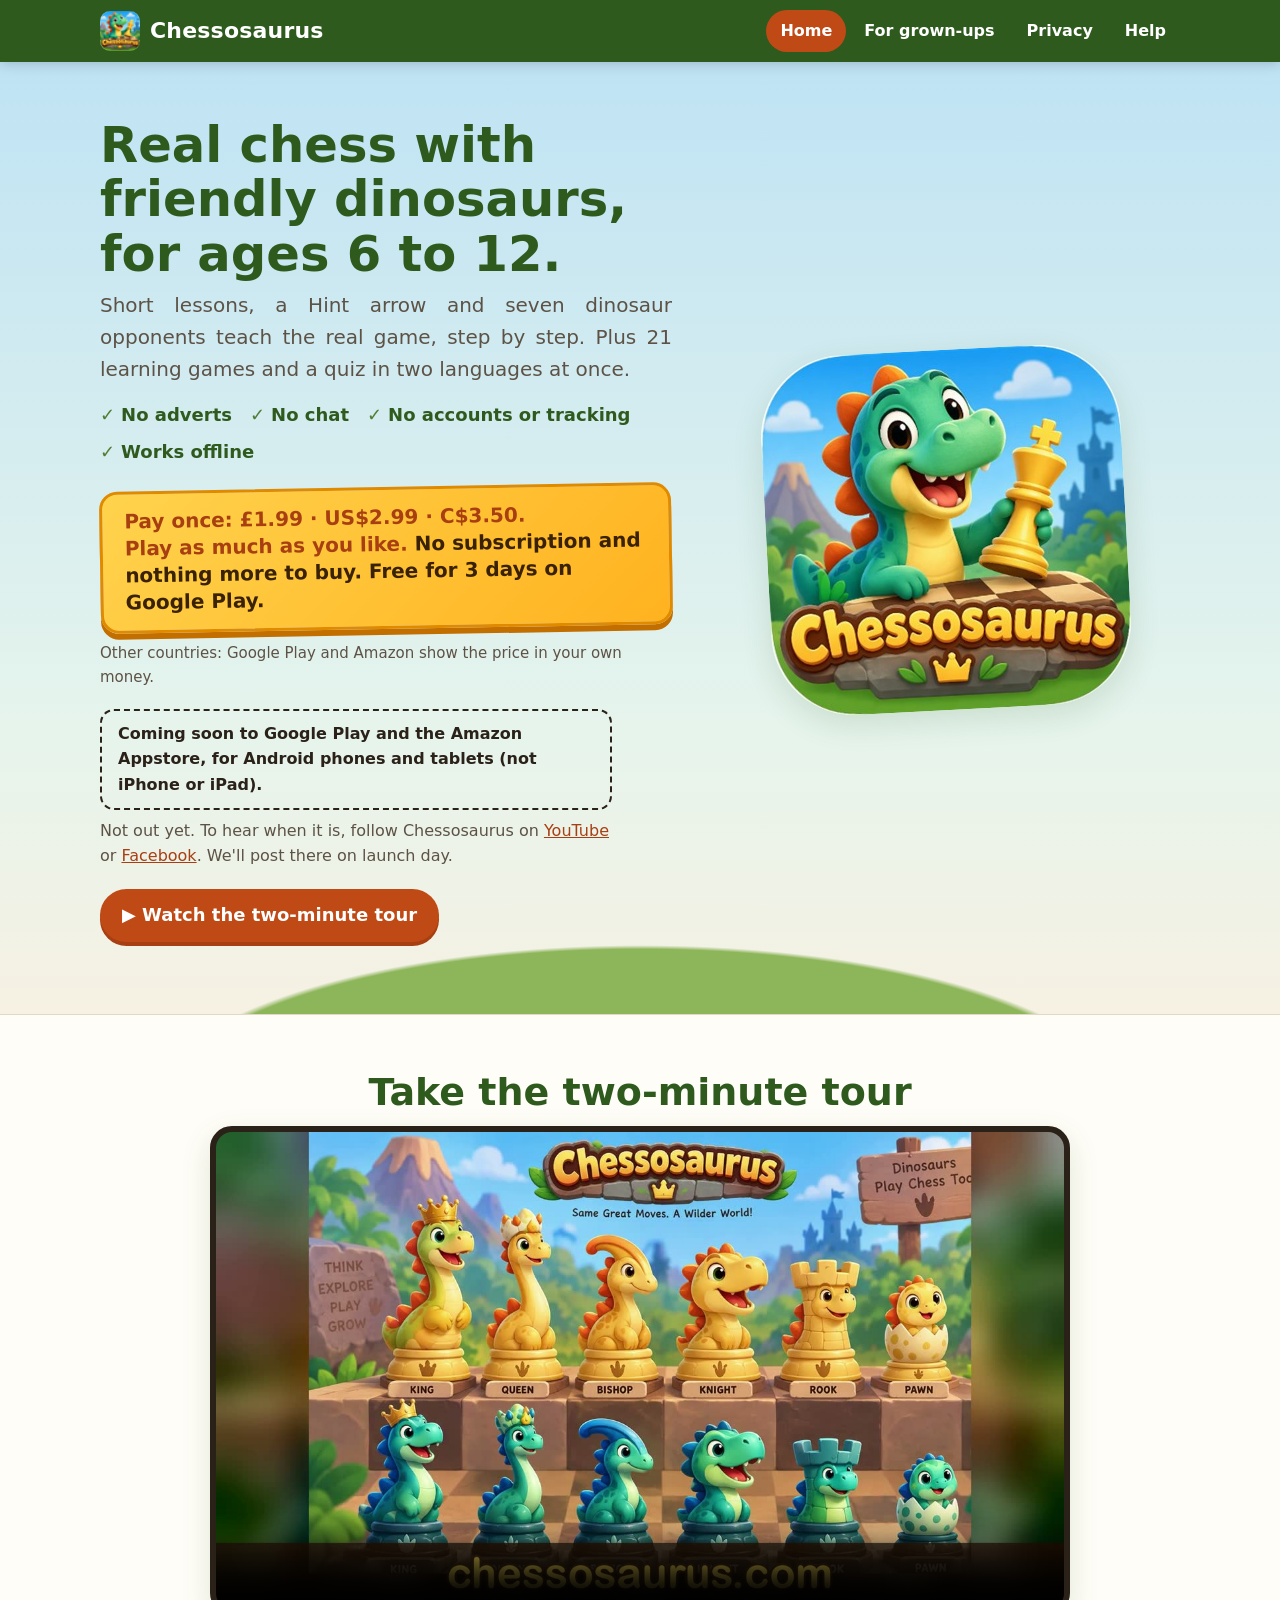
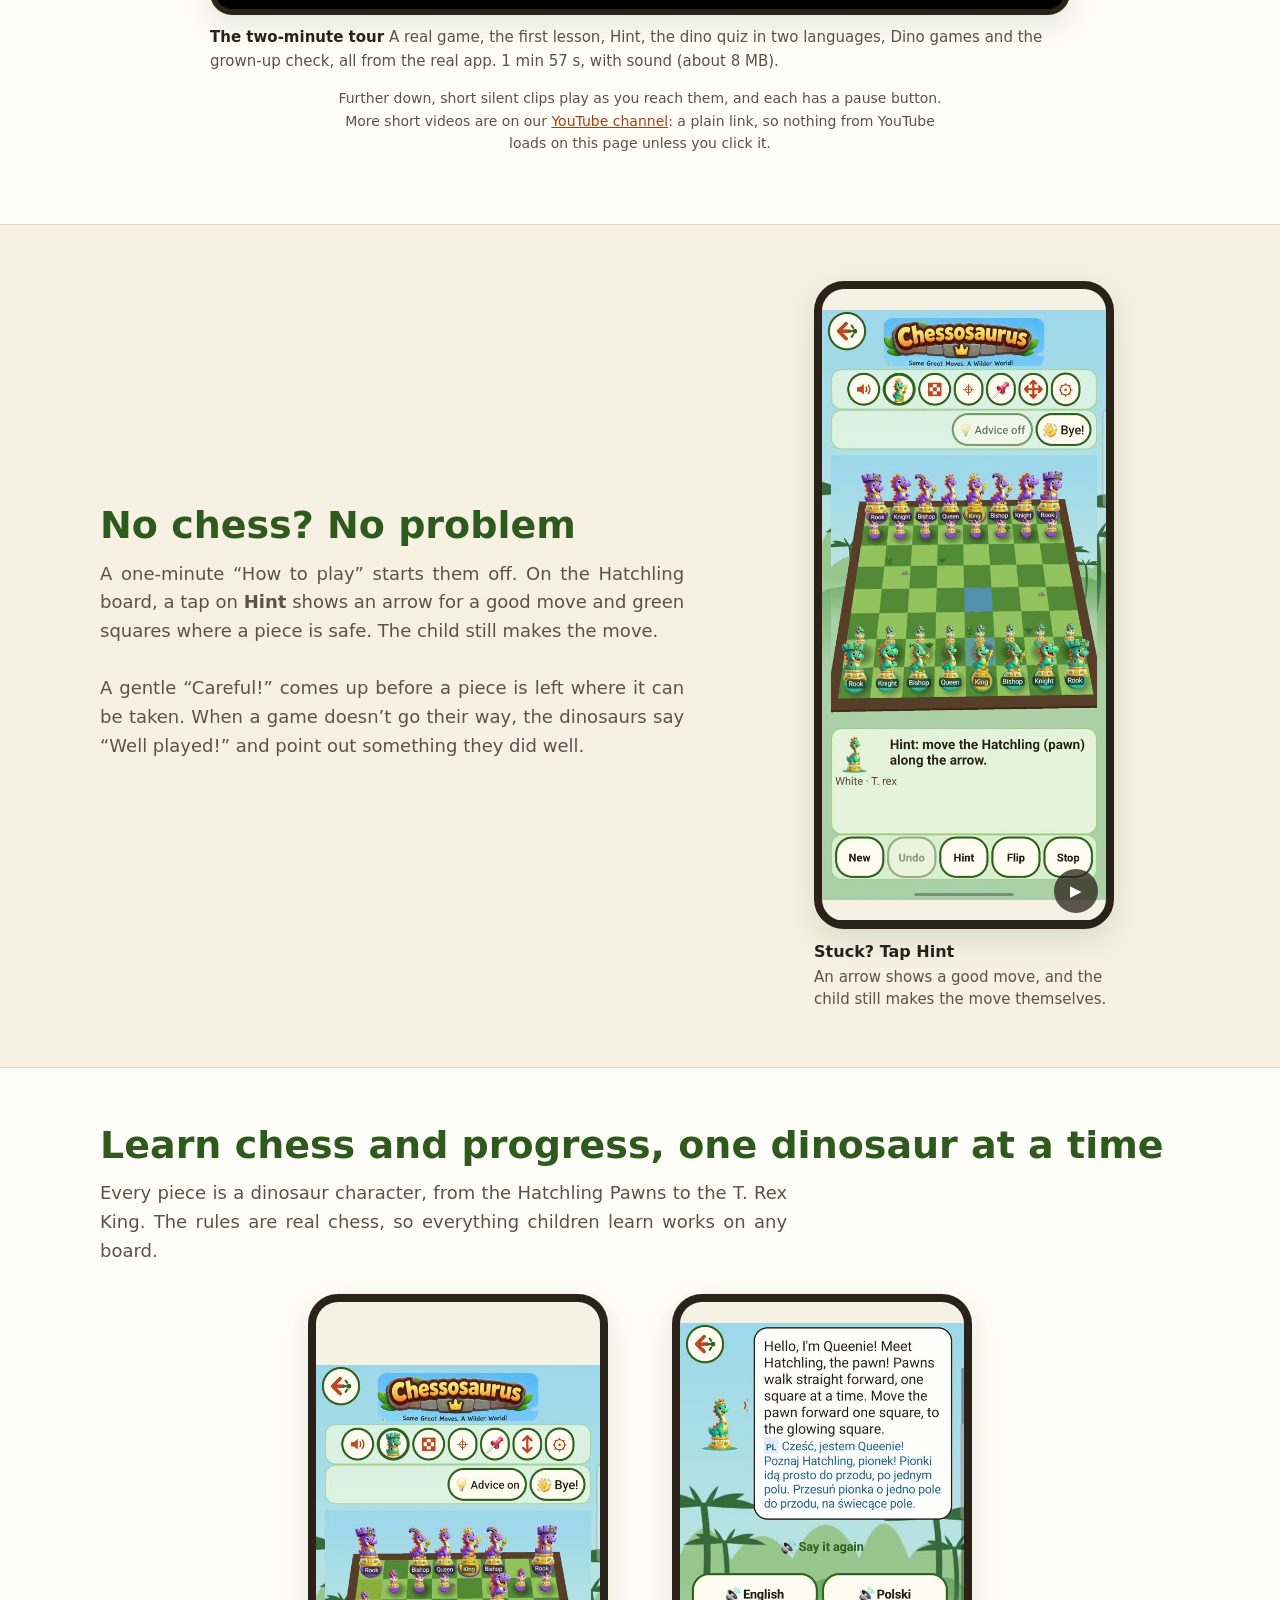
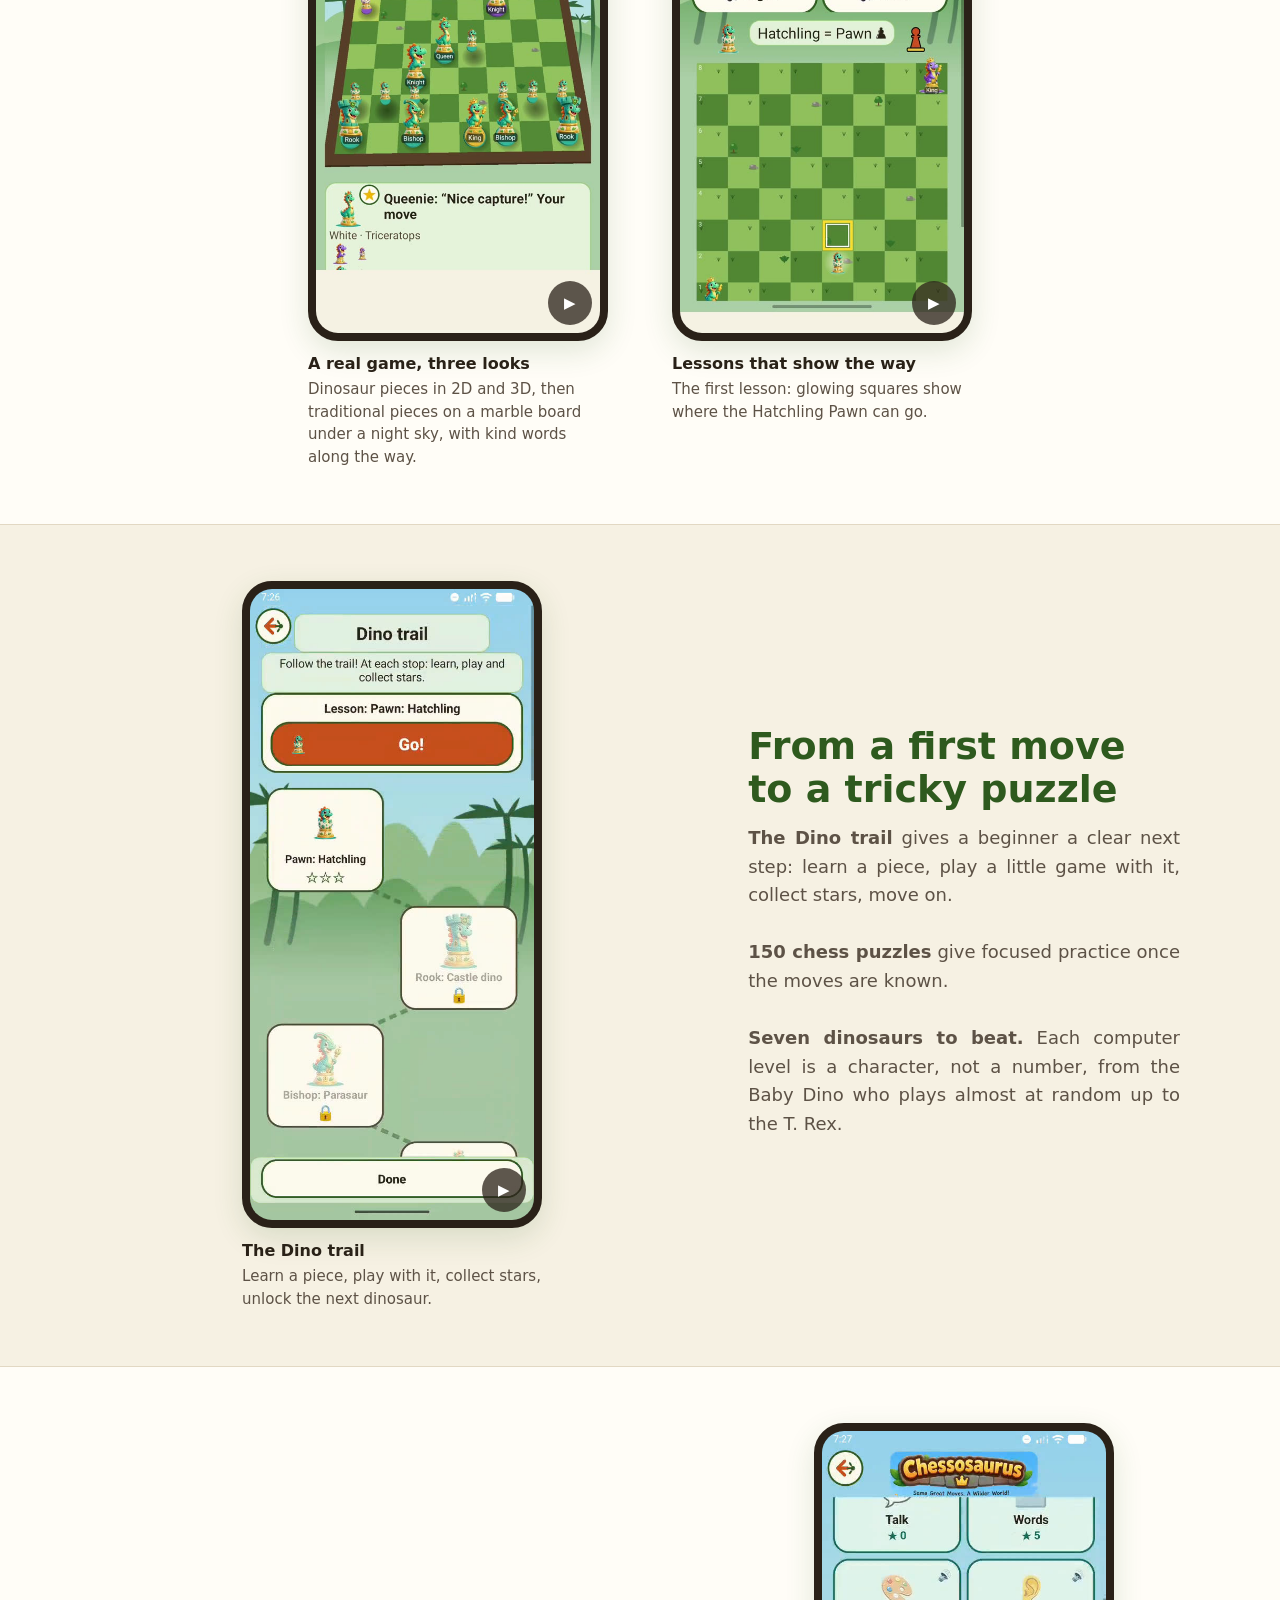
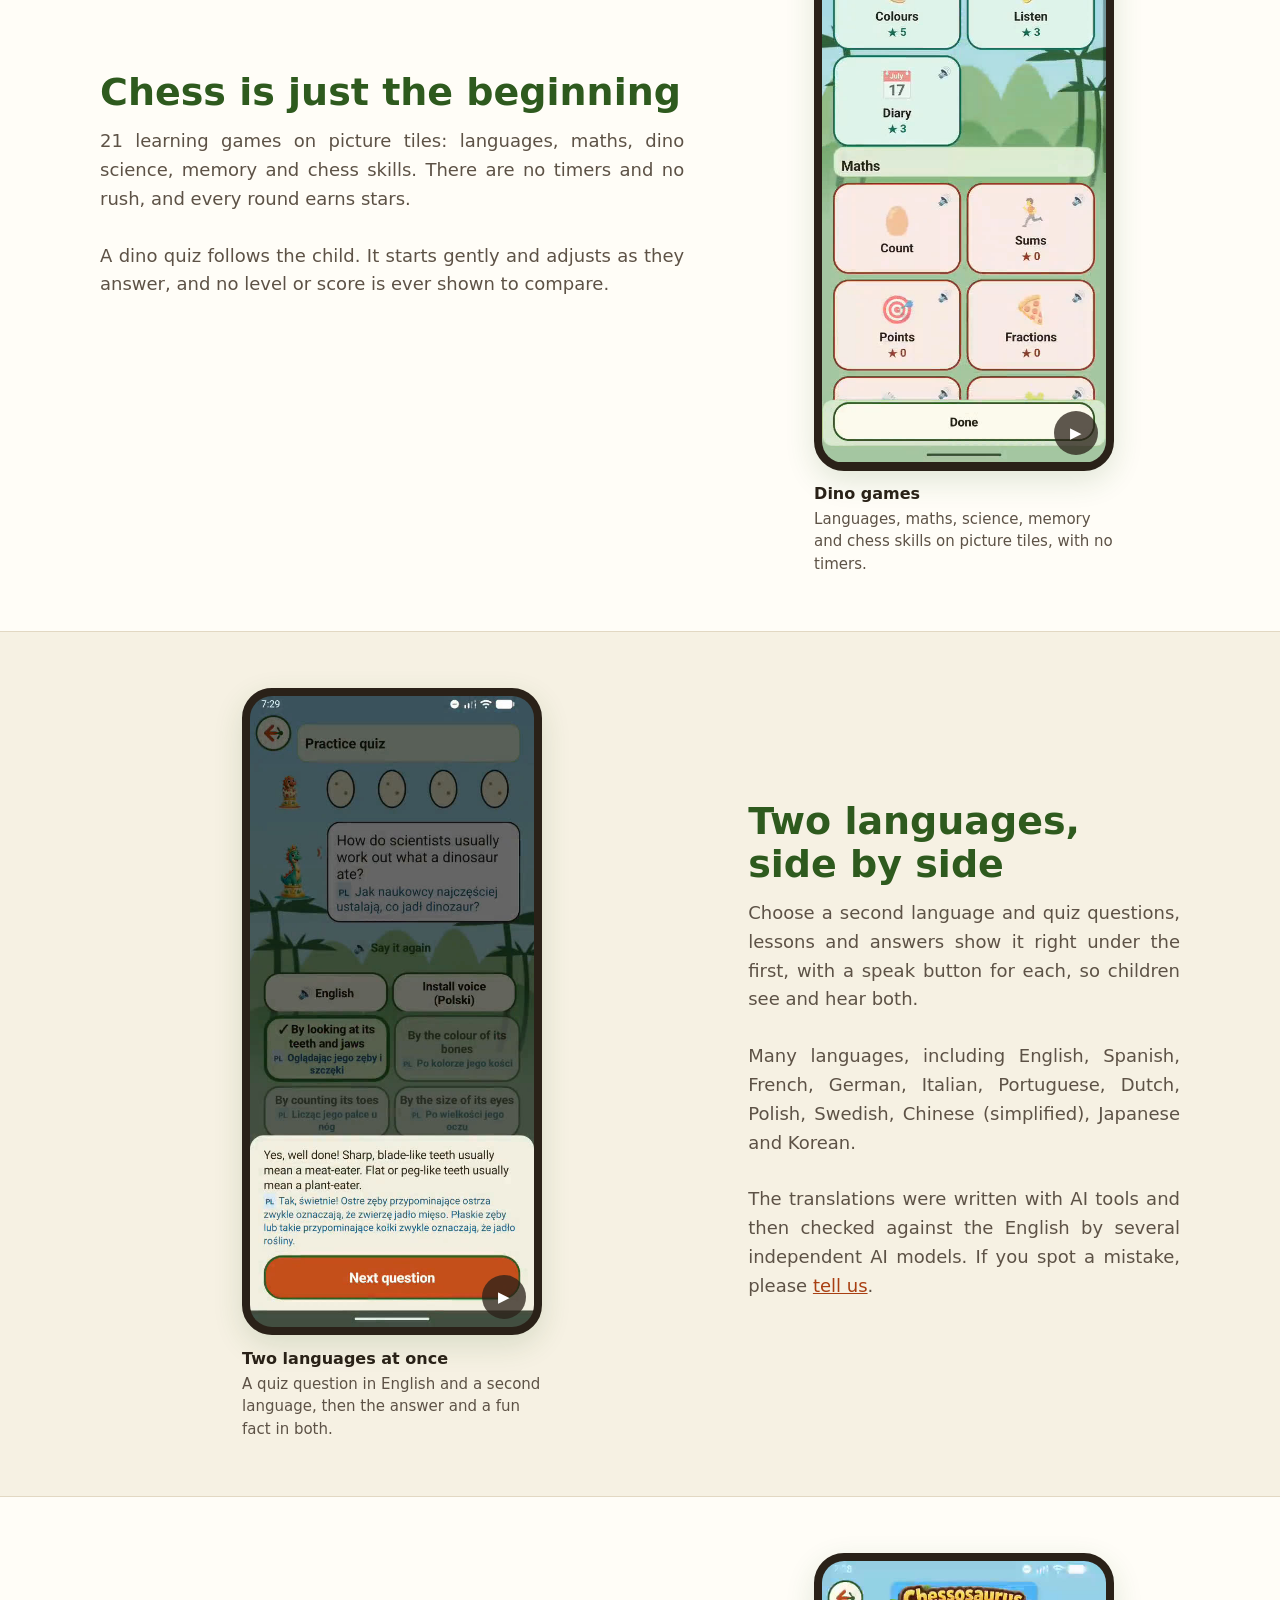
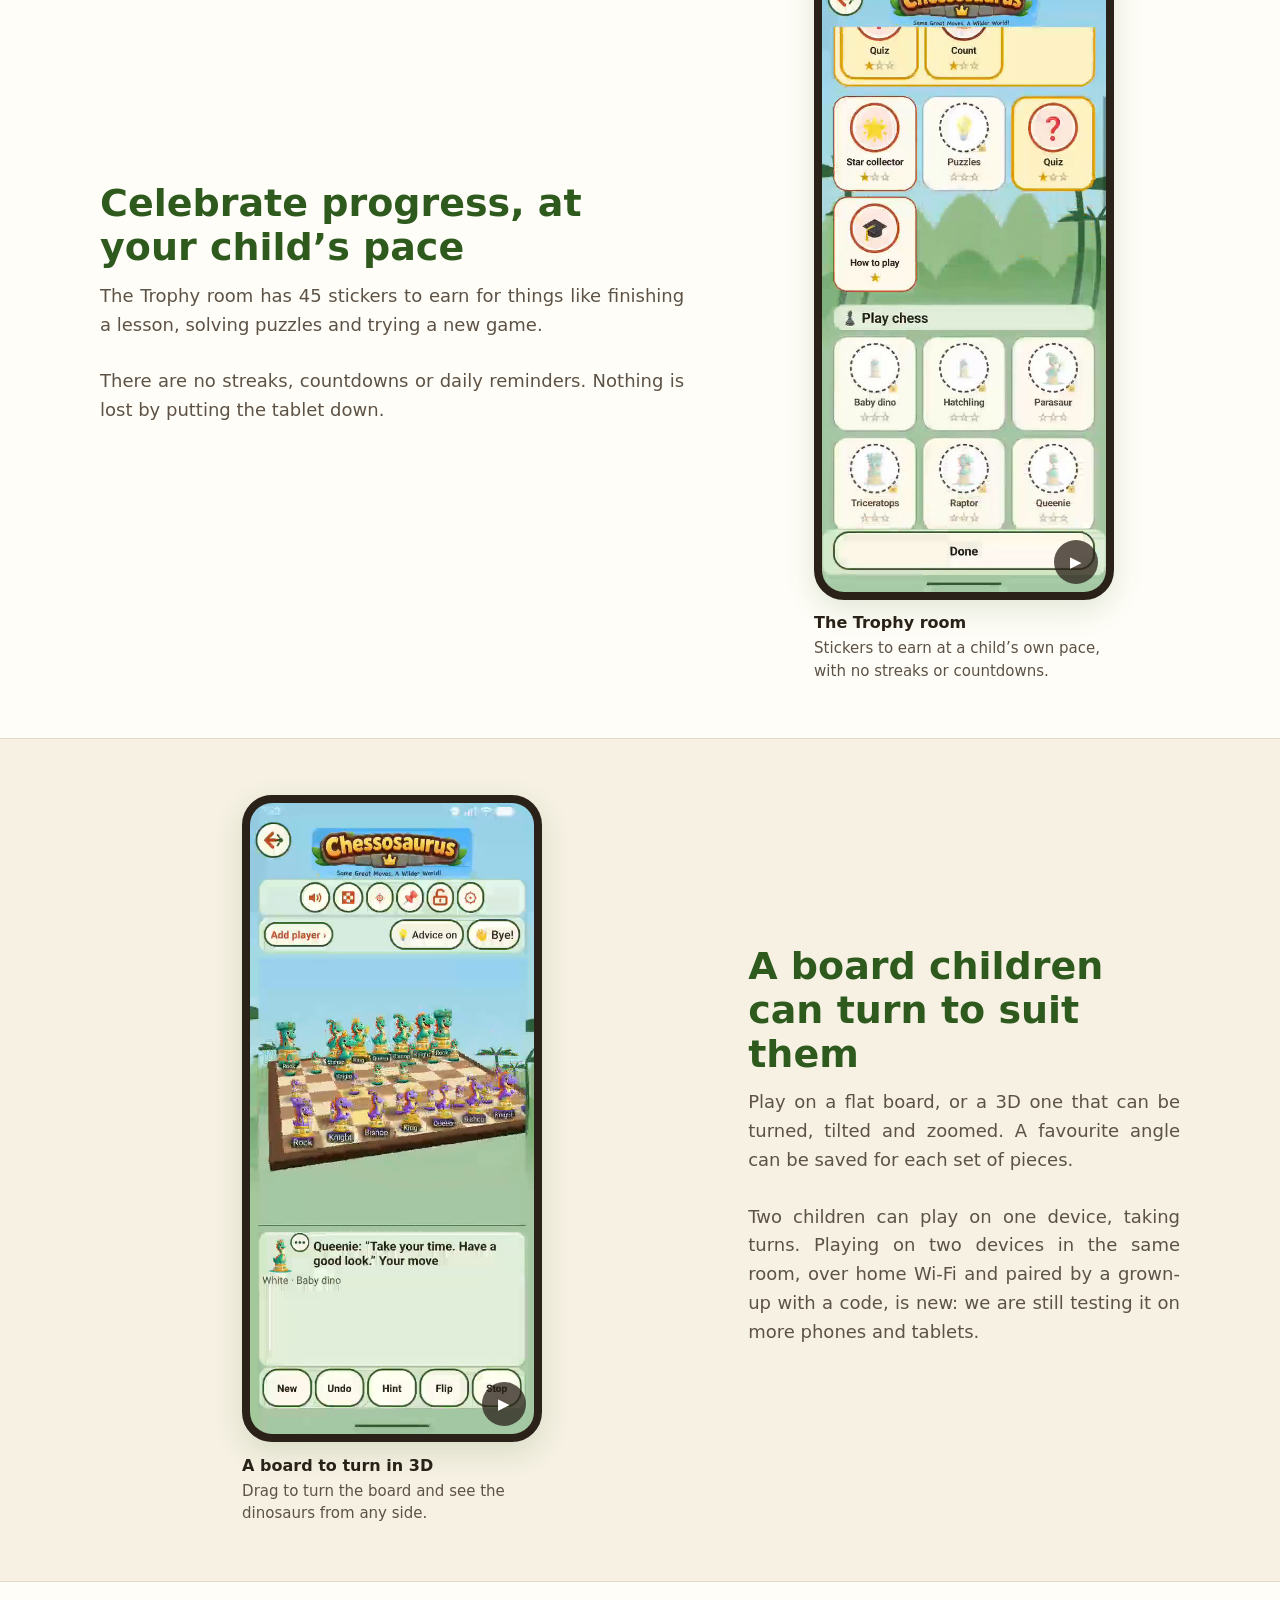
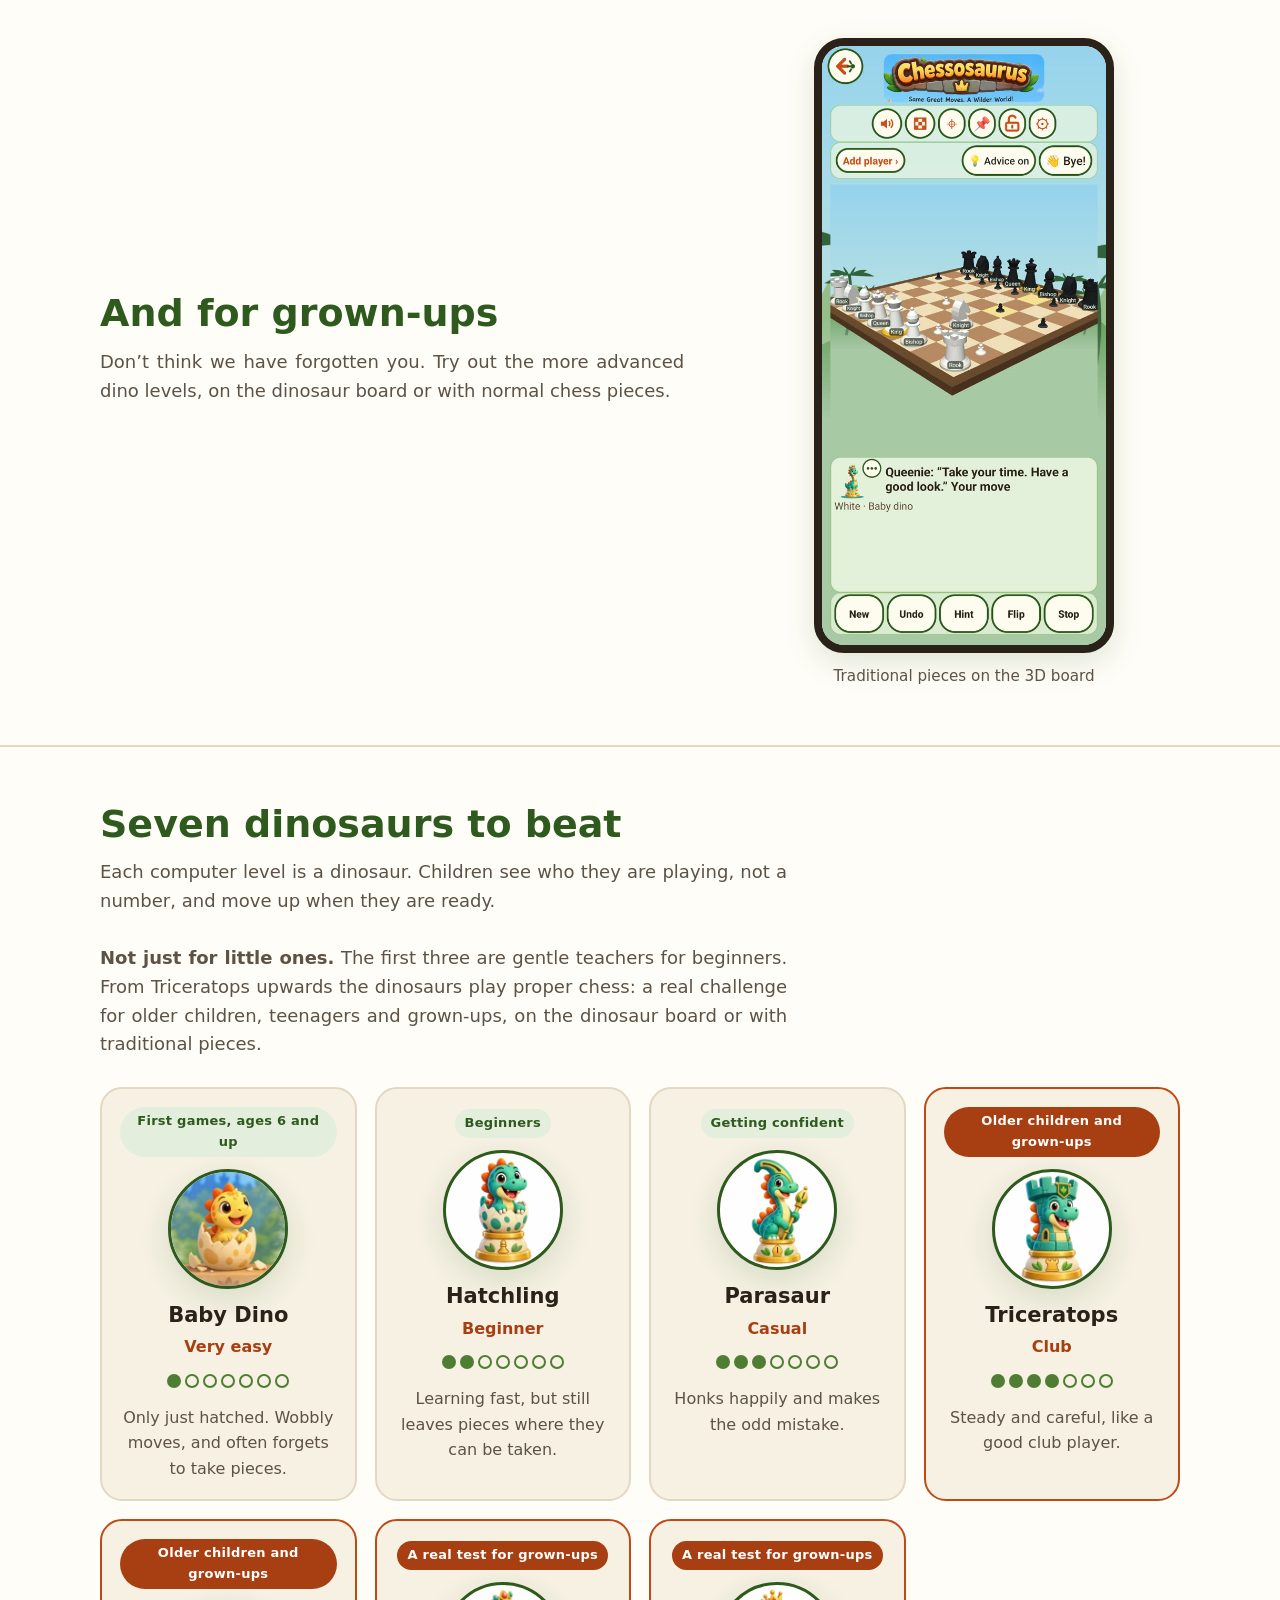
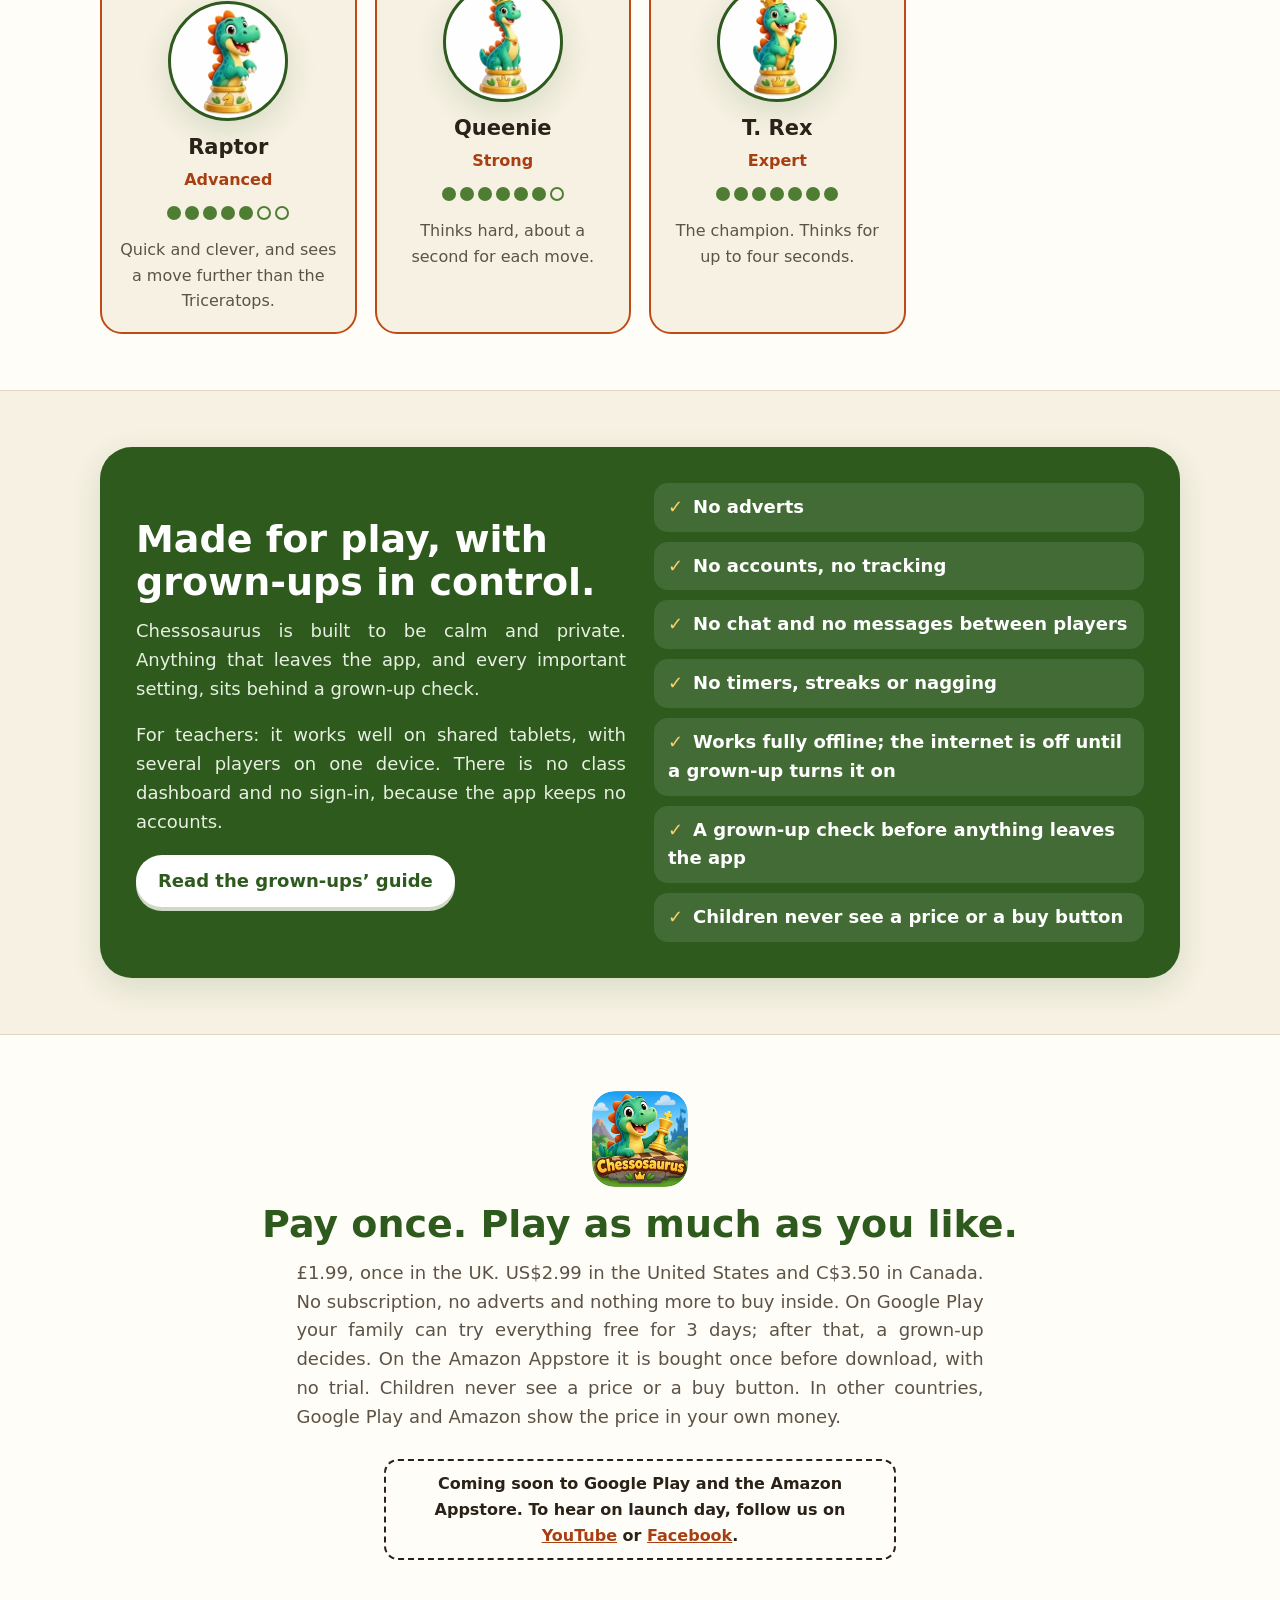
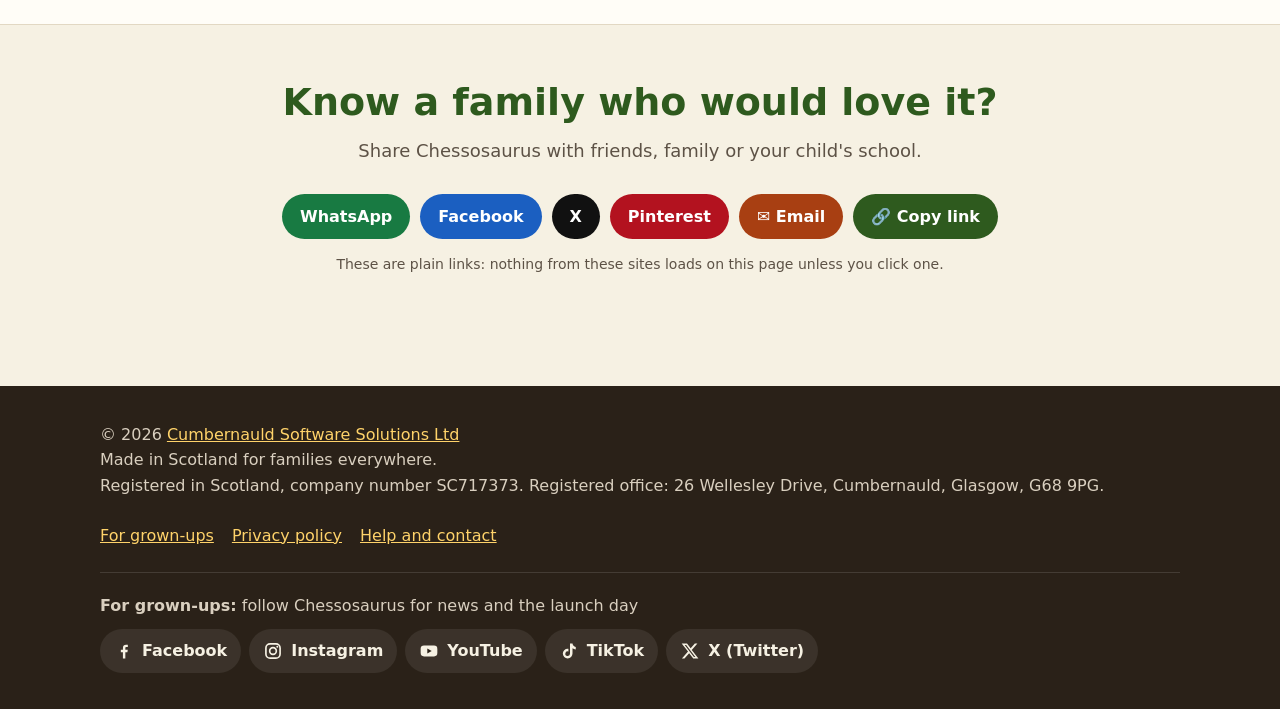
==== index.html @ 7596afb4 "Home page: show £1.99, US$2.99 and C$3.50 at the top, and a line for other countries Owner, 18 Nov 2" ====
<!doctype html>
<html lang="en-GB">
<head>
<meta charset="utf-8">
<meta name="viewport" content="width=device-width, initial-scale=1">
<meta name="color-scheme" content="only light">
<title>Chessosaurus: real chess with friendly dinosaurs for ages 6 to 12, and traditional pieces for older players</title>
<meta name="description" content="Chessosaurus is an Android chess and learning app: friendly dinosaurs teach real chess to children aged 6 to 12, with traditional pieces and stronger opponents for older children and grown-ups. 150 puzzles, 21 learning games, in many languages. Pay once. No ads, no accounts, no tracking.">
<link rel="canonical" href="https://www.chessosaurus.com/">
<meta property="og:title" content="Chessosaurus: real chess with friendly dinosaurs, and traditional pieces for older players">
<meta property="og:description" content="Dinosaurs teach real chess to ages 6 to 12; traditional pieces and tougher opponents for those a little older. Pay once. No ads, no accounts, no tracking.">
<meta property="og:image" content="https://www.chessosaurus.com/img/share.jpg">
<meta property="og:url" content="https://www.chessosaurus.com/">
<meta name="keywords" content="chess for kids, chess app for children, learn chess for beginners, dinosaur chess, chess puzzles for kids, educational games for children, language learning games for kids, maths games, no ads app for kids, offline games for children, Android, Amazon Fire tablet">
<meta property="og:type" content="website">
<meta property="og:site_name" content="Chessosaurus">
<meta property="og:locale" content="en_GB">
<meta name="twitter:card" content="summary_large_image">
<script type="application/ld+json">{"@context":"https://schema.org","@graph":[{"@type":"Organization","@id":"https://www.chessosaurus.com/#maker","name":"Cumbernauld Software Solutions Ltd","url":"https://cumbernauldsoftwaresolutions.com/"},{"@type":"WebSite","@id":"https://www.chessosaurus.com/#site","url":"https://www.chessosaurus.com/","name":"Chessosaurus","inLanguage":"en-GB","publisher":{"@id":"https://www.chessosaurus.com/#maker"}},{"@type":["MobileApplication","VideoGame"],"name":"Chessosaurus","url":"https://www.chessosaurus.com/","description":"A chess and learning app for children aged 6 to 12: real chess taught by friendly dinosaurs, 150 puzzles and 21 learning games in many languages. No adverts, no accounts, no chat and no tracking.","operatingSystem":"Android","applicationCategory":"EducationalApplication","genre":["Chess","Educational game"],"image":"https://www.chessosaurus.com/img/share.jpg","screenshot":["https://www.chessosaurus.com/video/clip-game.jpg","https://www.chessosaurus.com/video/clip-hint.jpg","https://www.chessosaurus.com/img/shot-board3d-classic.jpg"],"inLanguage":["en","es","fr","de","it","pt","nl","pl","sv","zh-Hans","ja","ko"],"audience":{"@type":"PeopleAudience","suggestedMinAge":6,"suggestedMaxAge":12},"isFamilyFriendly":true,"offers":[{"@type":"Offer","price":"1.99","priceCurrency":"GBP","availability":"https://schema.org/PreOrder"},{"@type":"Offer","price":"2.99","priceCurrency":"USD","availability":"https://schema.org/PreOrder"},{"@type":"Offer","price":"3.50","priceCurrency":"CAD","availability":"https://schema.org/PreOrder"}],"author":{"@id":"https://www.chessosaurus.com/#maker"}}]}</script>
<meta name="theme-color" content="#2e5a1e">
<link rel="icon" href="img/icon-32.png" sizes="32x32">
<link rel="apple-touch-icon" href="img/icon-180.png">
<link rel="stylesheet" href="style.css">
</head>
<body>
<a class="skip" href="#main">Skip to the main content</a>
<header class="site-head">
  <div class="wrap">
    <a class="brand" href="./"><img src="img/icon-32.png" srcset="img/icon-80.png 2x" alt="" width="40" height="40">Chessosaurus</a>
    <nav class="main-nav" aria-label="Main">
      <ul>
        <li><a href="./" aria-current="page">Home</a></li>
        <li><a href="grown-ups.html">For grown-ups</a></li>
        <li><a href="privacy.html">Privacy</a></li>
        <li><a href="help.html">Help</a></li>
      </ul>
    </nav>
  </div>
</header>

<main id="main">
  <div class="hero">
    <div class="wrap">
      <div>
        <h1>Real chess with friendly dinosaurs, for ages 6 to 12.</h1>
        <p class="lead">Short lessons, a Hint arrow and seven dinosaur opponents teach the real game, step by step. Plus 21 learning games and a quiz in two languages at once.</p>
        <ul class="ticks" aria-label="Safe by design">
          <li>No adverts</li>
          <li>No chat</li>
          <li>No accounts or tracking</li>
          <li>Works offline</li>
        </ul>
        <p class="price-flash"><strong>Pay once: £1.99 · US$2.99 · C$3.50.<br>Play as much as you like.</strong> No subscription and nothing more to buy. Free for 3 days on Google Play.</p>
        <p class="price-other">Other countries: Google Play and Amazon show the price in your own money.</p>
        <div class="launch">
          <p class="soon"><strong>Coming soon</strong> to Google Play and the Amazon Appstore, for Android phones and tablets (not iPhone or iPad).</p>
          <p class="launch-news">Not out yet. To hear when it is, follow Chessosaurus on <a href="https://www.youtube.com/@chessosaurusapp" rel="noopener noreferrer">YouTube</a> or <a href="https://www.facebook.com/chessosaurusapp" rel="noopener noreferrer">Facebook</a>. We'll post there on launch day.</p>
        </div>
        <div class="hero-cta"><a class="btn" href="#tour-title">▶ Watch the two-minute tour</a></div>
      </div>
      <div class="hero-art">
        <img src="img/hero-dino.jpg" alt="The Chessosaurus dinosaur holding a golden chess king" width="440" height="440" fetchpriority="high">
      </div>
    </div>
  </div>

  <section class="alt" aria-labelledby="tour-title">
    <div class="wrap tour">
      <h2 id="tour-title">Take the two-minute tour</h2>
      <figure class="tour-video">
        <video controls preload="none" playsinline poster="video/tour.jpg" width="1280" height="720" aria-describedby="tour-cap">
          <source src="video/tour.mp4" type="video/mp4">
        </video>
        <figcaption id="tour-cap"><strong>The two-minute tour</strong> A real game, the first lesson, Hint, the dino quiz in two languages, Dino games and the grown-up check, all from the real app. 1 min 57 s, with sound (about 8 MB).</figcaption>
      </figure>
      <p class="small-note">Further down, short silent clips play as you reach them, and each has a pause button. More short videos are on our <a href="https://www.youtube.com/@chessosaurusapp" rel="noopener noreferrer">YouTube channel</a>: a plain link, so nothing from YouTube loads on this page unless you click it.</p>
    </div>
  </section>

  <section aria-labelledby="nochess-title">
    <div class="wrap feature">
      <div class="feature-text">
        <h2 id="nochess-title">No chess? No problem</h2>
        <p class="intro">A one-minute “How to play” starts them off. On the Hatchling board, a tap on <strong>Hint</strong> shows an arrow for a good move and green squares where a piece is safe. The child still makes the move.</p>
        <p class="intro">A gentle “Careful!” comes up before a piece is left where it can be taken. When a game doesn’t go their way, the dinosaurs say “Well played!” and point out something they did well.</p>
      </div>
      <figure class="frame clip">
        <div class="clip-box">
          <video src="video/clip-hint.mp4" poster="video/clip-hint.jpg" width="540" height="1200" muted loop playsinline preload="none" data-clip aria-describedby="cap-hint"></video>
          <button class="video-toggle" type="button" aria-label="Pause this clip" hidden>❚❚</button>
        </div>
        <figcaption id="cap-hint"><strong>Stuck? Tap Hint</strong> An arrow shows a good move, and the child still makes the move themselves.</figcaption>
      </figure>
    </div>
  </section>

  <section class="alt" aria-labelledby="learn-title">
    <div class="wrap">
      <h2 id="learn-title">Learn chess and progress, one dinosaur at a time</h2>
      <p class="intro">Every piece is a dinosaur character, from the Hatchling Pawns to the T. Rex King. The rules are real chess, so everything children learn works on any board.</p>
      <div class="pair">
        <figure class="frame clip">
        <div class="clip-box">
          <video src="video/clip-game.mp4" poster="video/clip-game.jpg" width="540" height="1200" muted loop playsinline preload="none" data-clip aria-describedby="cap-game"></video>
          <button class="video-toggle" type="button" aria-label="Pause this clip" hidden>❚❚</button>
        </div>
        <figcaption id="cap-game"><strong>A real game, three looks</strong> Dinosaur pieces in 2D and 3D, then traditional pieces on a marble board under a night sky, with kind words along the way.</figcaption>
      </figure>
        <figure class="frame clip">
        <div class="clip-box">
          <video src="video/clip-lesson.mp4" poster="video/clip-lesson.jpg" width="540" height="1200" muted loop playsinline preload="none" data-clip aria-describedby="cap-lesson"></video>
          <button class="video-toggle" type="button" aria-label="Pause this clip" hidden>❚❚</button>
        </div>
        <figcaption id="cap-lesson"><strong>Lessons that show the way</strong> The first lesson: glowing squares show where the Hatchling Pawn can go.</figcaption>
      </figure>
      </div>
    </div>
  </section>

  <section aria-labelledby="path-title">
    <div class="wrap feature flip">
      <div class="feature-text">
        <h2 id="path-title">From a first move to a tricky puzzle</h2>
        <p class="intro"><strong>The Dino trail</strong> gives a beginner a clear next step: learn a piece, play a little game with it, collect stars, move on.</p>
        <p class="intro"><strong>150 chess puzzles</strong> give focused practice once the moves are known.</p>
        <p class="intro"><strong>Seven dinosaurs to beat.</strong> Each computer level is a character, not a number, from the Baby Dino who plays almost at random up to the T. Rex.</p>
      </div>
      <figure class="frame clip">
        <div class="clip-box">
          <video src="video/clip-trail.mp4" poster="video/clip-trail.jpg" width="540" height="1200" muted loop playsinline preload="none" data-clip aria-describedby="cap-trail"></video>
          <button class="video-toggle" type="button" aria-label="Pause this clip" hidden>❚❚</button>
        </div>
        <figcaption id="cap-trail"><strong>The Dino trail</strong> Learn a piece, play with it, collect stars, unlock the next dinosaur.</figcaption>
      </figure>
    </div>
  </section>

  <section class="alt" aria-labelledby="games-title">
    <div class="wrap feature">
      <div class="feature-text">
        <h2 id="games-title">Chess is just the beginning</h2>
        <p class="intro">21 learning games on picture tiles: languages, maths, dino science, memory and chess skills. There are no timers and no rush, and every round earns stars.</p>
        <p class="intro">A dino quiz follows the child. It starts gently and adjusts as they answer, and no level or score is ever shown to compare.</p>
      </div>
      <figure class="frame clip">
        <div class="clip-box">
          <video src="video/clip-games.mp4" poster="video/clip-games.jpg" width="540" height="1200" muted loop playsinline preload="none" data-clip aria-describedby="cap-games"></video>
          <button class="video-toggle" type="button" aria-label="Pause this clip" hidden>❚❚</button>
        </div>
        <figcaption id="cap-games"><strong>Dino games</strong> Languages, maths, science, memory and chess skills on picture tiles, with no timers.</figcaption>
      </figure>
    </div>
  </section>

  <section aria-labelledby="langs-title">
    <div class="wrap feature flip">
      <div class="feature-text">
        <h2 id="langs-title">Two languages, side by side</h2>
        <p class="intro">Choose a second language and quiz questions, lessons and answers show it right under the first, with a speak button for each, so children see and hear both.</p>
        <p class="intro">Many languages, including English, Spanish, French, German, Italian, Portuguese, Dutch, Polish, Swedish, Chinese (simplified), Japanese and Korean.</p>
        <p class="intro">The translations were written with AI tools and then checked against the English by several independent AI models. If you spot a mistake, please <a href="help.html">tell us</a>.</p>
      </div>
      <figure class="frame clip">
        <div class="clip-box">
          <video src="video/clip-quiz.mp4" poster="video/clip-quiz.jpg" width="540" height="1200" muted loop playsinline preload="none" data-clip aria-describedby="cap-quiz"></video>
          <button class="video-toggle" type="button" aria-label="Pause this clip" hidden>❚❚</button>
        </div>
        <figcaption id="cap-quiz"><strong>Two languages at once</strong> A quiz question in English and a second language, then the answer and a fun fact in both.</figcaption>
      </figure>
    </div>
  </section>

  <section class="alt" aria-labelledby="progress-title">
    <div class="wrap feature">
      <div class="feature-text">
        <h2 id="progress-title">Celebrate progress, at your child’s pace</h2>
        <p class="intro">The Trophy room has 45 stickers to earn for things like finishing a lesson, solving puzzles and trying a new game.</p>
        <p class="intro">There are no streaks, countdowns or daily reminders. Nothing is lost by putting the tablet down.</p>
      </div>
      <figure class="frame clip">
        <div class="clip-box">
          <video src="video/clip-trophies.mp4" poster="video/clip-trophies.jpg" width="540" height="1200" muted loop playsinline preload="none" data-clip aria-describedby="cap-trophies"></video>
          <button class="video-toggle" type="button" aria-label="Pause this clip" hidden>❚❚</button>
        </div>
        <figcaption id="cap-trophies"><strong>The Trophy room</strong> Stickers to earn at a child’s own pace, with no streaks or countdowns.</figcaption>
      </figure>
    </div>
  </section>

  <section aria-labelledby="board-title">
    <div class="wrap feature flip">
      <div class="feature-text">
        <h2 id="board-title">A board children can turn to suit them</h2>
        <p class="intro">Play on a flat board, or a 3D one that can be turned, tilted and zoomed. A favourite angle can be saved for each set of pieces.</p>
        <p class="intro">Two children can play on one device, taking turns. Playing on two devices in the same room, over home Wi-Fi and paired by a grown-up with a code, is new: we are still testing it on more phones and tablets.</p>
      </div>
      <figure class="frame clip">
        <div class="clip-box">
          <video src="video/clip-board3d.mp4" poster="video/clip-board3d.jpg" width="540" height="1200" muted loop playsinline preload="none" data-clip aria-describedby="cap-board3d"></video>
          <button class="video-toggle" type="button" aria-label="Pause this clip" hidden>❚❚</button>
        </div>
        <figcaption id="cap-board3d"><strong>A board to turn in 3D</strong> Drag to turn the board and see the dinosaurs from any side.</figcaption>
      </figure>
    </div>
  </section>

  <section class="alt" aria-labelledby="grownups-title">
    <div class="wrap feature">
      <div class="feature-text">
        <h2 id="grownups-title">And for grown-ups</h2>
        <p class="intro">Don’t think we have forgotten you. Try out the more advanced dino levels, on the dinosaur board or with normal chess pieces.</p>
      </div>
      <figure class="frame"><img src="img/shot-board3d-classic.jpg" alt="The 3D chess board with traditional chess pieces and a jungle behind it" width="540" height="1140" loading="lazy"><figcaption>Traditional pieces on the 3D board</figcaption></figure>
    </div>
  </section>

  <section class="alt" aria-labelledby="ladder-title">
    <div class="wrap">
      <h2 id="ladder-title">Seven dinosaurs to beat</h2>
      <p class="intro">Each computer level is a dinosaur. Children see who they are playing, not a number, and move up when they are ready.</p>
      <p class="intro"><strong>Not just for little ones.</strong> The first three are gentle teachers for beginners. From Triceratops upwards the dinosaurs play proper chess: a real challenge for older children, teenagers and grown-ups, on the dinosaur board or with traditional pieces.</p>
      <ol class="levels">
        <li class="level">
          <p class="suits">First games, ages 6 and up</p>
          <img class="level-art" src="img/level-1-baby.webp" alt="" width="120" height="120" loading="lazy">
          <h3>Baby Dino</h3>
          <p class="level-word">Very easy</p>
          <span class="steps" role="img" aria-label="Level 1 of 7"><i class="on"></i><i></i><i></i><i></i><i></i><i></i><i></i></span>
          <p>Only just hatched. Wobbly moves, and often forgets to take pieces.</p>
        </li>
        <li class="level">
          <p class="suits">Beginners</p>
          <img class="level-art" src="img/level-2-pawn.webp" alt="" width="120" height="120" loading="lazy">
          <h3>Hatchling</h3>
          <p class="level-word">Beginner</p>
          <span class="steps" role="img" aria-label="Level 2 of 7"><i class="on"></i><i class="on"></i><i></i><i></i><i></i><i></i><i></i></span>
          <p>Learning fast, but still leaves pieces where they can be taken.</p>
        </li>
        <li class="level">
          <p class="suits">Getting confident</p>
          <img class="level-art" src="img/level-3-bishop.webp" alt="" width="120" height="120" loading="lazy">
          <h3>Parasaur</h3>
          <p class="level-word">Casual</p>
          <span class="steps" role="img" aria-label="Level 3 of 7"><i class="on"></i><i class="on"></i><i class="on"></i><i></i><i></i><i></i><i></i></span>
          <p>Honks happily and makes the odd mistake.</p>
        </li>
        <li class="level grown">
          <p class="suits">Older children and grown-ups</p>
          <img class="level-art" src="img/level-4-rook.webp" alt="" width="120" height="120" loading="lazy">
          <h3>Triceratops</h3>
          <p class="level-word">Club</p>
          <span class="steps" role="img" aria-label="Level 4 of 7"><i class="on"></i><i class="on"></i><i class="on"></i><i class="on"></i><i></i><i></i><i></i></span>
          <p>Steady and careful, like a good club player.</p>
        </li>
        <li class="level grown">
          <p class="suits">Older children and grown-ups</p>
          <img class="level-art" src="img/level-5-knight.webp" alt="" width="120" height="120" loading="lazy">
          <h3>Raptor</h3>
          <p class="level-word">Advanced</p>
          <span class="steps" role="img" aria-label="Level 5 of 7"><i class="on"></i><i class="on"></i><i class="on"></i><i class="on"></i><i class="on"></i><i></i><i></i></span>
          <p>Quick and clever, and sees a move further than the Triceratops.</p>
        </li>
        <li class="level grown">
          <p class="suits">A real test for grown-ups</p>
          <img class="level-art" src="img/level-6-queen.webp" alt="" width="120" height="120" loading="lazy">
          <h3>Queenie</h3>
          <p class="level-word">Strong</p>
          <span class="steps" role="img" aria-label="Level 6 of 7"><i class="on"></i><i class="on"></i><i class="on"></i><i class="on"></i><i class="on"></i><i class="on"></i><i></i></span>
          <p>Thinks hard, about a second for each move.</p>
        </li>
        <li class="level grown">
          <p class="suits">A real test for grown-ups</p>
          <img class="level-art" src="img/level-7-king.webp" alt="" width="120" height="120" loading="lazy">
          <h3>T. Rex</h3>
          <p class="level-word">Expert</p>
          <span class="steps" role="img" aria-label="Level 7 of 7"><i class="on"></i><i class="on"></i><i class="on"></i><i class="on"></i><i class="on"></i><i class="on"></i><i class="on"></i></span>
          <p>The champion. Thinks for up to four seconds.</p>
        </li>
      </ol>
    </div>
  </section>

  <section aria-labelledby="promise-title">
    <div class="wrap">
      <div class="promise">
        <div>
          <h2 id="promise-title">Made for play, with grown-ups in control.</h2>
          <p>Chessosaurus is built to be calm and private. Anything that leaves the app, and every important setting, sits behind a grown-up check.</p>
          <p>For teachers: it works well on shared tablets, with several players on one device. There is no class dashboard and no sign-in, because the app keeps no accounts.</p>
          <a class="btn light" href="grown-ups.html">Read the grown-ups’ guide</a>
        </div>
        <ul>
          <li>No adverts</li>
          <li>No accounts, no tracking</li>
          <li>No chat and no messages between players</li>
          <li>No timers, streaks or nagging</li>
          <li>Works fully offline; the internet is off until a grown-up turns it on</li>
          <li>A grown-up check before anything leaves the app</li>
          <li>Children never see a price or a buy button</li>
        </ul>
      </div>
    </div>
  </section>

  <section class="alt" aria-labelledby="close-title">
    <div class="wrap closing">
      <img src="img/icon-180.png" alt="" width="96" height="96" loading="lazy">
      <h2 id="close-title">Pay once. Play as much as you like.</h2>
      <p class="intro">£1.99, once in the UK. US$2.99 in the United States and C$3.50 in Canada. No subscription, no adverts and nothing more to buy inside. On Google Play your family can try everything free for 3 days; after that, a grown-up decides. On the Amazon Appstore it is bought once before download, with no trial. Children never see a price or a buy button. In other countries, Google Play and Amazon show the price in your own money.</p>
      <p class="soon centre"><strong>Coming soon</strong> to Google Play and the Amazon Appstore. To hear on launch day, follow us on <a href="https://www.youtube.com/@chessosaurusapp" rel="noopener noreferrer">YouTube</a> or <a href="https://www.facebook.com/chessosaurusapp" rel="noopener noreferrer">Facebook</a>.</p>
    </div>
  </section>

  <section aria-labelledby="share-title">
    <div class="wrap share-wrap">
      <h2 id="share-title">Know a family who would love it?</h2>
      <p class="intro">Share Chessosaurus with friends, family or your child's school.</p>
      <ul class="share">
        <li hidden data-share-item><button class="share-btn native" type="button" data-share>📤 Share</button></li>
        <li><a class="share-btn wa" href="https://wa.me/?text=Chessosaurus%3A%20real%20chess%2C%20languages%20and%20maths%20with%20friendly%20dinosaurs.%20No%20ads%2C%20no%20chat%2C%20no%20tracking.%20https%3A%2F%2Fwww.chessosaurus.com%2F" target="_blank" rel="noopener noreferrer">WhatsApp</a></li>
        <li><a class="share-btn fb" href="https://www.facebook.com/sharer/sharer.php?u=https%3A%2F%2Fwww.chessosaurus.com%2F" target="_blank" rel="noopener noreferrer">Facebook</a></li>
        <li><a class="share-btn x" href="https://x.com/intent/post?text=Chessosaurus%3A%20real%20chess%2C%20languages%20and%20maths%20with%20friendly%20dinosaurs.%20No%20ads%2C%20no%20chat%2C%20no%20tracking.&amp;url=https%3A%2F%2Fwww.chessosaurus.com%2F" target="_blank" rel="noopener noreferrer">X</a></li>
        <li><a class="share-btn pi" href="https://pinterest.com/pin/create/button/?url=https%3A%2F%2Fwww.chessosaurus.com%2F&amp;media=https%3A%2F%2Fwww.chessosaurus.com%2Fimg%2Fshare.jpg&amp;description=Chessosaurus%3A%20real%20chess%2C%20languages%20and%20maths%20with%20friendly%20dinosaurs.%20No%20ads%2C%20no%20chat%2C%20no%20tracking." target="_blank" rel="noopener noreferrer">Pinterest</a></li>
        <li><a class="share-btn em" href="mailto:?subject=Have%20you%20seen%20Chessosaurus%3F&amp;body=I%20thought%20you'd%20like%20this%3A%20real%20chess%2C%20languages%20and%20maths%20with%20friendly%20dinosaurs%2C%20for%20children.%20No%20ads%2C%20no%20chat%2C%20no%20tracking.%0A%0Ahttps%3A%2F%2Fwww.chessosaurus.com%2F">✉️ Email</a></li>
        <li><button class="share-btn copy" type="button" data-copy>🔗 Copy link</button></li>
      </ul>
      <p class="visually-hidden" role="status" data-copy-status></p>
      <p class="small-note">These are plain links: nothing from these sites loads on this page unless you click one.</p>
    </div>
  </section>
</main>

<footer class="site-foot">
  <div class="wrap">
    <div>© 2026 <a href="https://cumbernauldsoftwaresolutions.com/">Cumbernauld Software Solutions Ltd</a><br>Made in Scotland for families everywhere.<br>Registered in Scotland, company number SC717373. Registered office: 26 Wellesley Drive, Cumbernauld, Glasgow, G68 9PG.</div>
    <ul>
      <li><a href="grown-ups.html">For grown-ups</a></li>
      <li><a href="privacy.html">Privacy policy</a></li>
      <li><a href="help.html">Help and contact</a></li>
    </ul>
    <nav class="follow" id="follow" aria-label="Follow Chessosaurus">
      <p class="follow-label"><strong>For grown-ups:</strong> follow Chessosaurus for news and the launch day</p>
      <ul>
        <li><a href="https://www.facebook.com/chessosaurusapp" rel="noopener noreferrer" aria-label="Facebook (opens the Facebook website)"><svg aria-hidden="true" focusable="false" width="20" height="20"><use href="img/social.svg#facebook"></use></svg><span>Facebook</span></a></li>
        <li><a href="https://www.instagram.com/chessosaurusapp/" rel="noopener noreferrer" aria-label="Instagram (opens the Instagram website)"><svg aria-hidden="true" focusable="false" width="20" height="20"><use href="img/social.svg#instagram"></use></svg><span>Instagram</span></a></li>
        <li><a href="https://www.youtube.com/@chessosaurusapp" rel="noopener noreferrer" aria-label="YouTube (opens the YouTube website)"><svg aria-hidden="true" focusable="false" width="20" height="20"><use href="img/social.svg#youtube"></use></svg><span>YouTube</span></a></li>
        <li><a href="https://www.tiktok.com/@chessosaurus" rel="noopener noreferrer" aria-label="TikTok (opens the TikTok website)"><svg aria-hidden="true" focusable="false" width="20" height="20"><use href="img/social.svg#tiktok"></use></svg><span>TikTok</span></a></li>
        <li><a href="https://x.com/chessosaurusapp" rel="noopener noreferrer" aria-label="X (Twitter) (opens the X website)"><svg aria-hidden="true" focusable="false" width="20" height="20"><use href="img/social.svg#x"></use></svg><span>X (Twitter)</span></a></li>
      </ul>
    </nav>
  </div>
</footer>
<script>
// Clips: only the clip most in view plays, each has a pause button, and nothing plays on its own
// for reduced motion or Data Saver (the clip then shows its normal controls instead).
(function () {
  var clips = Array.prototype.slice.call(document.querySelectorAll("[data-clip]"));
  var still = window.matchMedia && matchMedia("(prefers-reduced-motion: reduce)").matches;
  var save = navigator.connection && navigator.connection.saveData;
  function sync(v) {
    var b = v.parentNode.querySelector(".video-toggle");
    if (!b) return;
    b.textContent = v.paused ? "▶" : "❚❚";
    b.setAttribute("aria-label", v.paused ? "Play this clip" : "Pause this clip");
  }
  function play(v) { var p = v.play(); if (p && p.catch) p.catch(function () {}); }
  if (still || save || !("IntersectionObserver" in window)) { clips.forEach(function (v) { v.controls = true; }); return; }
  clips.forEach(function (v) {
    var b = v.parentNode.querySelector(".video-toggle");
    v.addEventListener("play", function () { sync(v); });
    v.addEventListener("pause", function () { sync(v); });
    function toggle() {
      if (v.paused) { v.dataset.user = ""; clips.forEach(function (o) { if (o !== v) o.pause(); }); play(v); }
      else { v.dataset.user = "paused"; v.pause(); }
    }
    v.addEventListener("click", toggle);
    if (b) { b.hidden = false; b.addEventListener("click", toggle); sync(v); }
  });
  var seen = new Map();
  var io = new IntersectionObserver(function (entries) {
    entries.forEach(function (e) { seen.set(e.target, e.intersectionRatio); });
    var best = null, top = 0.5;
    seen.forEach(function (r, v) { if (r > top && v.dataset.user !== "paused") { best = v; top = r; } });
    clips.forEach(function (v) { if (v === best) { if (v.paused) play(v); } else if (!v.paused) v.pause(); });
  }, { threshold: [0, 0.25, 0.5, 0.75, 1] });
  clips.forEach(function (v) { io.observe(v); });
})();
// Share: the phone's own share sheet where there is one, and a copy-link button. Nothing is sent anywhere by this page.
(function () {
  var url = "https://www.chessosaurus.com/";
  var native = document.querySelector("[data-share]");
  var item = document.querySelector("[data-share-item]");
  if (native && item && navigator.share) {
    item.hidden = false;
    native.addEventListener("click", function () {
      navigator.share({ title: "Chessosaurus", text: "Real chess, languages and maths with friendly dinosaurs.", url: url }).catch(function () {});
    });
  }
  var copy = document.querySelector("[data-copy]");
  var status = document.querySelector("[data-copy-status]");
  if (copy) copy.addEventListener("click", function () {
    var done = function () {
      copy.textContent = "✓ Link copied";
      if (status) status.textContent = "Link copied";
      setTimeout(function () { copy.textContent = "🔗 Copy link"; if (status) status.textContent = ""; }, 2500);
    };
    if (navigator.clipboard) navigator.clipboard.writeText(url).then(done, function () { prompt("Copy this link:", url); });
    else prompt("Copy this link:", url);
  });
})();
</script>
</body>
</html>
---- style.css ----
/* Chessosaurus website. System fonts only and no outside requests: nothing is loaded from other sites. */
:root {
  --orange: #c04a16; /* was #d2541e: white text on it now passes contrast (4.96:1) */
  --orange-dark: #a83f12;
  --green: #2e5a1e;
  --green-mid: #4f7d33;
  --leaf: #8db65a;
  --cream: #f6f1e3;
  --paper: #fffdf7;
  --sky: #bfe3f4;
  --ink: #2a2118;
  --muted: #5d5246;
  --line: #e2d8c3;
  --radius: 22px;
  --shadow: 0 10px 30px rgba(46, 90, 30, .14);
  --font: "Segoe UI Rounded", "SF Pro Rounded", ui-rounded, "Nunito", "Segoe UI", system-ui, -apple-system, Roboto, Arial, sans-serif;
}

* { box-sizing: border-box; }
html { scroll-padding-top: 90px; } /* anchors and focused items are not hidden under the sticky header */
@media (prefers-reduced-motion: no-preference) { html { scroll-behavior: smooth; } }
body {
  margin: 0;
  font-family: var(--font);
  font-size: 18px;
  line-height: 1.6;
  color: var(--ink);
  background: var(--cream);
}
img { max-width: 100%; height: auto; display: block; }
a { color: var(--orange-dark); }
a:hover { color: var(--orange); }
:focus-visible { outline: 3px solid var(--ink); outline-offset: 3px; border-radius: 6px; }
.site-head :focus-visible, .promise :focus-visible, .site-foot :focus-visible { outline-color: #ffd36a; }

.wrap { width: min(1080px, 100% - 32px); margin-inline: auto; }
.skip { position: absolute; left: -999px; }
.skip:focus { left: 16px; top: 12px; background: var(--paper); padding: 8px 14px; z-index: 10; }

/* Header */
.site-head {
  background: var(--green);
  color: #fff;
  position: sticky; top: 0; z-index: 5;
  box-shadow: 0 2px 12px rgba(0, 0, 0, .18);
}
.site-head .wrap { display: flex; align-items: center; justify-content: space-between; gap: 12px; padding-block: 10px; flex-wrap: wrap; }
.brand { display: flex; align-items: center; gap: 10px; color: #fff; text-decoration: none; font-weight: 800; font-size: 22px; letter-spacing: .2px; }
.brand img { width: 40px; height: 40px; border-radius: 10px; }
.brand:hover { color: #fff; }
nav.main-nav ul { list-style: none; display: flex; gap: 4px; margin: 0; padding: 0; flex-wrap: wrap; }
nav.main-nav a {
  display: block; color: #fff; text-decoration: none; font-weight: 700; font-size: 16px;
  padding: 8px 14px; border-radius: 999px;
}
nav.main-nav a:hover { background: rgba(255, 255, 255, .14); color: #fff; }
nav.main-nav a[aria-current="page"] { background: var(--orange); }

/* Hero */
.hero {
  background:
    radial-gradient(1200px 400px at 50% 110%, var(--leaf) 0 40%, transparent 41%),
    linear-gradient(180deg, var(--sky), #e6f4ec 70%, var(--cream));
  padding: 56px 0 72px;
  overflow: hidden;
}
.hero .wrap { display: grid; grid-template-columns: 1.1fr .9fr; gap: 40px; align-items: center; }
.hero h1 { font-size: clamp(40px, 6vw, 64px); line-height: 1.05; margin: 0 0 8px; color: var(--green); font-weight: 900; }
.tagline { font-size: clamp(20px, 2.6vw, 26px); font-weight: 800; color: var(--orange-dark); margin: 0 0 16px; }
.lead { font-size: 20px; color: var(--muted); max-width: 40ch; margin: 0 0 24px; }
.hero-art { justify-self: center; position: relative; }
.hero-art img { width: min(380px, 80vw); border-radius: 48px; box-shadow: var(--shadow); transform: rotate(-3deg); }
.badges { display: flex; gap: 12px; flex-wrap: wrap; align-items: center; }
.soon {
  display: inline-flex; align-items: center; gap: 10px;
  background: var(--ink); color: #fff; border-radius: 14px; padding: 10px 18px; font-weight: 700; font-size: 16px;
}
.soon small { display: block; font-weight: 500; opacity: .8; font-size: 12px; line-height: 1.2; }
.pill {
  display: inline-block; background: var(--paper); border: 2px solid var(--green-mid); color: var(--green);
  border-radius: 999px; padding: 6px 14px; font-weight: 800; font-size: 15px;
}

/* Sections */
section { padding: 56px 0; }
section.alt { background: var(--paper); border-block: 1px solid var(--line); }
h2 { font-size: clamp(28px, 4vw, 38px); line-height: 1.15; color: var(--green); margin: 0 0 12px; font-weight: 900; }
h3 { font-size: 21px; margin: 0 0 6px; color: var(--ink); }
.intro { color: var(--muted); max-width: 60ch; margin: 0 0 28px; }

.cards { display: grid; grid-template-columns: repeat(3, 1fr); gap: 18px; }
.card {
  background: var(--paper); border: 2px solid var(--line); border-radius: var(--radius); padding: 22px;
  box-shadow: 0 4px 0 var(--line);
}
section.alt .card { background: var(--cream); }
.card .emoji { font-size: 34px; line-height: 1; margin-bottom: 10px; display: block; }
.card p { margin: 0; color: var(--muted); font-size: 17px; }

/* Screenshots */
.shots { display: grid; grid-auto-flow: column; grid-auto-columns: minmax(200px, 240px); gap: 18px; overflow-x: auto; padding: 4px 4px 18px; scroll-snap-type: x mandatory; }
.shots figure { margin: 0; scroll-snap-align: start; }
.shots img { border-radius: 26px; border: 6px solid var(--ink); box-shadow: var(--shadow); background: #000; }
.shots figcaption { text-align: center; font-weight: 700; color: var(--muted); font-size: 15px; margin-top: 10px; }

/* Ladder */
.ladder { display: flex; flex-wrap: wrap; gap: 10px; padding: 0; margin: 0; list-style: none; counter-reset: rung; }
.ladder li {
  counter-increment: rung; background: var(--paper); border: 2px solid var(--line); border-radius: 999px;
  padding: 8px 16px 8px 8px; font-weight: 800; display: flex; align-items: center; gap: 10px;
}
.ladder li::before {
  content: counter(rung); display: grid; place-items: center; width: 30px; height: 30px; border-radius: 50%;
  background: var(--orange); color: #fff; font-size: 15px;
}

/* Promise */
.promise {
  background: var(--green); color: #fff; border-radius: 32px; padding: 36px; box-shadow: var(--shadow);
  display: grid; grid-template-columns: 1fr 1fr; gap: 28px; align-items: center;
}
.promise h2 { color: #fff; }
.promise p { color: #e8f0e1; margin: 0 0 18px; }
.promise ul { list-style: none; margin: 0; padding: 0; display: grid; gap: 10px; }
.promise li { background: rgba(255, 255, 255, .1); border-radius: 14px; padding: 10px 14px; font-weight: 700; }
.promise li::before { content: "✓"; color: #ffd36a; margin-right: 10px; font-weight: 900; }
.btn {
  display: inline-block; background: var(--orange); color: #fff; text-decoration: none; font-weight: 800;
  padding: 12px 22px; border-radius: 999px; box-shadow: 0 4px 0 var(--orange-dark);
}
.btn:hover { color: #fff; background: var(--orange-dark); }
.btn.light { background: #fff; color: var(--green); box-shadow: 0 4px 0 #cfd9c6; }
.btn.light:hover { color: var(--green); background: #f1f6ec; }

/* Text pages */
.page-head { background: linear-gradient(180deg, var(--sky), var(--cream)); padding: 48px 0 28px; }
.page-head h1 { font-size: clamp(34px, 5vw, 50px); color: var(--green); margin: 0 0 8px; font-weight: 900; line-height: 1.1; }
.page-head p { margin: 0; color: var(--muted); font-size: 19px; max-width: 60ch; }
.prose { max-width: 760px; }
.prose h2 { font-size: 28px; margin-top: 40px; }
.prose h3 { margin-top: 26px; }
.prose ul { padding-left: 22px; }
.prose li { margin-bottom: 6px; }
.note {
  background: var(--paper); border: 2px solid var(--line); border-left: 8px solid var(--orange);
  border-radius: 16px; padding: 16px 20px; margin: 20px 0;
}
.toc { background: var(--paper); border: 2px solid var(--line); border-radius: 18px; padding: 16px 22px; margin: 0 0 8px; }
.toc ol { margin: 6px 0 0; padding-left: 22px; }
.toc a { color: var(--orange-dark); font-weight: 700; }
table { border-collapse: collapse; width: 100%; margin: 16px 0; background: var(--paper); border-radius: 12px; overflow: hidden; font-size: 16px; }
th, td { text-align: left; padding: 10px 12px; border-bottom: 1px solid var(--line); vertical-align: top; }
th { background: #eef3e6; color: var(--green); }
details { background: var(--paper); border: 2px solid var(--line); border-radius: 16px; padding: 14px 18px; margin-bottom: 12px; }
summary { font-weight: 800; cursor: pointer; }
details p { margin: 10px 0 0; color: var(--muted); }

/* Price banner (owner, 11 Nov 2026: "make it really standout") */
.price-flash {
  display: inline-block; margin: 0 0 24px; padding: 14px 22px; border-radius: 18px;
  background: linear-gradient(135deg, #ffd34d, #ffb21f); color: #3a2200; font-weight: 900; font-size: 20px; line-height: 1.35;
  border: 3px solid #e08a00; box-shadow: 0 6px 0 #c26f00; transform: rotate(-1deg);
}
.price-flash strong { color: #a83f12; }
/* Calm by design: the banner wiggles twice when the page opens, then stays still */
@media (prefers-reduced-motion: no-preference) {
  .price-flash { animation: wiggle 1.6s ease-in-out .8s 2; }
  @keyframes wiggle { 0%, 88%, 100% { transform: rotate(-1deg) scale(1); } 92% { transform: rotate(1deg) scale(1.04); } 96% { transform: rotate(-2deg) scale(1.04); } }
}

/* 3D clip */
.feature-video { display: grid; grid-template-columns: minmax(0, 420px) 1fr; gap: 40px; align-items: center; }
.video-frame { position: relative; border-radius: 28px; overflow: hidden; border: 6px solid var(--ink); box-shadow: var(--shadow); background: #9bd3ee; }
.video-frame video { display: block; width: 100%; height: auto; }
.video-toggle {
  position: absolute; right: 12px; bottom: 12px; width: 44px; height: 44px; border-radius: 50%; border: 0;
  background: rgba(42, 33, 24, .75); color: #fff; font-size: 16px; cursor: pointer;
}

/* Clips (owner, 11 Nov 2026: "place them below the photos") */
.clips { display: grid; grid-template-columns: repeat(4, minmax(0, 1fr)); gap: 22px; }
.clip { margin: 0; }
.clip video { width: 100%; height: auto; display: block; border-radius: 22px; border: 5px solid var(--ink); background: #000; box-shadow: var(--shadow); cursor: pointer; }
.clip figcaption { margin-top: 10px; color: var(--muted); font-size: 15px; line-height: 1.5; }
.clip figcaption strong { display: block; color: var(--ink); font-size: 17px; margin-bottom: 2px; }
@media (max-width: 960px) { .clips { grid-template-columns: repeat(2, minmax(0, 1fr)); } }
@media (max-width: 420px) { .clips { gap: 14px; } .clip figcaption { font-size: 14px; } }

/* Two languages */
.two-lang { display: grid; grid-template-columns: minmax(0, 300px) minmax(0, 380px); gap: 32px; justify-content: center; align-items: start; }
.phone-shot { margin: 0; }
.phone-shot img { border-radius: 26px; border: 6px solid var(--ink); box-shadow: var(--shadow); background: #000; width: 100%; }
.phone-shot figcaption { margin-top: 14px; color: var(--muted); font-size: 17px; line-height: 1.7; }
.hl-frame { position: relative; }
.hl {
  position: absolute; border: 4px solid var(--orange); border-radius: 14px; box-shadow: 0 0 0 4px rgba(210, 84, 30, .25);
  pointer-events: none;
}
.hl b, .num {
  display: inline-grid; place-items: center; width: 28px; height: 28px; border-radius: 50%;
  background: var(--orange); color: #fff; font-weight: 900; font-size: 15px;
}
.hl b { position: absolute; top: -16px; left: -16px; }
.num { margin-right: 6px; vertical-align: middle; }
@media (prefers-reduced-motion: no-preference) {
  .hl { animation: glow 2s ease-in-out infinite; }
  @keyframes glow { 50% { box-shadow: 0 0 0 9px rgba(210, 84, 30, .12); } }
}

/* Share */
.share-wrap { text-align: center; }
.share-wrap .intro { margin-inline: auto; }
.share { display: flex; flex-wrap: wrap; gap: 10px; justify-content: center; }
.share-btn {
  display: inline-flex; align-items: center; gap: 6px; padding: 10px 18px; border-radius: 999px; border: 0;
  font: inherit; font-weight: 800; font-size: 16px; text-decoration: none; color: #fff; cursor: pointer;
}
.share-btn:hover { filter: brightness(1.08); color: #fff; }
.share-btn.native, .share-btn.copy { background: var(--green); }
.share-btn.wa { background: #187a42; }
.share-btn.fb { background: #1b5fc1; }
.share-btn.x { background: #111; }
.share-btn.pi { background: #b3121f; }
.share-btn.em { background: var(--orange-dark); }
.small-note { color: var(--muted); font-size: 14px; margin-top: 14px; }

/* Footer */
.site-foot { background: var(--ink); color: #d9cfbf; padding: 36px 0; font-size: 16px; margin-top: 40px; }
.site-foot .wrap { display: flex; justify-content: space-between; gap: 24px; flex-wrap: wrap; }
.site-foot a { color: #ffd36a; }
.site-foot ul { list-style: none; margin: 0; padding: 0; display: flex; gap: 18px; flex-wrap: wrap; }

@media (max-width: 860px) {
  .feature-video { grid-template-columns: minmax(0, 420px); justify-content: center; }
  .two-lang { grid-template-columns: minmax(0, 360px); }
  .hero .wrap, .promise { grid-template-columns: 1fr; }
  .hero { padding-top: 32px; text-align: center; }
  .lead { margin-inline: auto; }
  .badges { justify-content: center; }
  .cards { grid-template-columns: 1fr 1fr; }
}
@media (max-width: 560px) {
  body { font-size: 17px; }
  .cards { grid-template-columns: 1fr; }
  .site-head .wrap { justify-content: center; }
  nav.main-nav a { padding: 6px 10px; font-size: 15px; }
  .promise { padding: 24px; }
}
@media (prefers-reduced-motion: no-preference) {
  .hero-art img { animation: bob 5s ease-in-out 3; } /* three gentle bobs, then still */
  @keyframes bob { 0%, 100% { transform: rotate(-3deg) translateY(0); } 50% { transform: rotate(-2deg) translateY(-10px); } }
}

/* Words are never split across lines (owner, 13 Nov 2026: "con-trols"). Justified paragraphs on wider screens (owner, 11 Nov 2026); left-aligned on phones, where justified text leaves gaps. */
@media (min-width: 561px) {
  .prose p, .prose li, .intro, .card p, .promise p, .phone-shot figcaption, details p, .page-head p { text-align: justify; hyphens: manual; -webkit-hyphens: manual; }
  .share-wrap .intro { text-align: center; }
}
@media (min-width: 861px) {
  .hero .lead { text-align: justify; hyphens: manual; -webkit-hyphens: manual; }
}

/* Landing page, Nov 2026: one picture beside each message, in one frame */
.kicker { margin: 0 0 .4rem; font-weight: 700; color: var(--green); letter-spacing: .02em; }
.hero h1 { font-size: clamp(2rem, 5vw, 3.1rem); line-height: 1.1; }
.feature { display: grid; grid-template-columns: 1.15fr .85fr; gap: clamp(1.5rem, 5vw, 4rem); align-items: center; }
.feature.flip .feature-text { order: 2; }
.feature .ladder { margin-top: 1rem; }
.frame { margin: 0 auto; max-width: 300px; text-align: center; }
.frame img { display: block; width: 100%; height: auto; border-radius: 30px; border: 8px solid var(--ink); background: var(--ink); box-shadow: var(--shadow); }
.frame figcaption { margin-top: .7rem; color: var(--muted); font-size: .95rem; }
.hero-frame { max-width: 320px; }
.closing { text-align: center; }
.closing img { margin: 0 auto 1rem; border-radius: 22px; }
.closing .intro { margin-left: auto; margin-right: auto; }
.badges.centre { justify-content: center; }
@media (max-width: 760px) {
  .feature { grid-template-columns: 1fr; }
  .feature.flip .feature-text { order: 0; }
  .frame { max-width: 240px; }
}

/* The character back in the hero: its own rounded corners are followed, so no white shows round it */
.hero-art img { width: min(360px, 72vw); height: auto; border-radius: 23%; box-shadow: var(--shadow); transform: rotate(-3deg); }
/* Two phones side by side under one heading */
.pair { display: grid; grid-template-columns: repeat(2, minmax(0, 300px)); gap: clamp(1rem, 5vw, 4rem); justify-content: center; }
.pair .frame { margin: 0; max-width: none; }

/* Seven dinosaurs to beat: an egg with the level's number, and steps that fill as the levels rise */
.levels { list-style: none; margin: 0; padding: 0; display: grid; grid-template-columns: repeat(auto-fit, minmax(200px, 1fr)); gap: 18px; }
.level { background: var(--cream); border: 2px solid var(--line); border-radius: var(--radius); padding: 18px; text-align: center; }
.level h3 { margin: 10px 0 0; }
.level p { margin: 8px 0 0; color: var(--muted); font-size: 16px; }
.level .level-word { margin: 2px 0 8px; font-weight: 800; color: var(--orange-dark); }
.egg { display: inline-grid; place-items: center; width: 64px; height: 80px; background: radial-gradient(circle at 35% 30%, #fffdf7, #f1e4c6 70%); border: 3px solid var(--green); border-radius: 50% 50% 50% 50% / 60% 60% 40% 40%; box-shadow: var(--shadow); }
.egg b { font-size: 28px; color: var(--green); font-weight: 900; }
.steps { display: inline-flex; gap: 4px; }
.steps i { width: 14px; height: 14px; border-radius: 50%; border: 2px solid var(--green-mid); background: transparent; }
.steps i.on { background: var(--green-mid); }

/* Phones and narrow screens: the dinosaur comes first, above the heading (owner, 13 Nov 2026) */
@media (max-width: 860px) {
  .hero-art { order: -1; }
  .hero-art img { width: min(240px, 60vw); }
}

/* Who each level suits; the four stronger levels stand out for older children and adults */
.level .suits { margin: 0 0 12px; font-size: 13px; font-weight: 800; letter-spacing: .02em; color: var(--green); background: #e4eedc; border-radius: 999px; padding: 4px 10px; display: inline-block; }
.level.grown { border-color: var(--orange); }
.level.grown .suits { color: #fff; background: var(--orange-dark); }

/* The seven levels show the game's own characters (owner, 13 Nov 2026) */
.level-art { display: block; width: 120px; height: 120px; margin: 0 auto; border-radius: 50%; object-fit: cover; background: #fff; border: 3px solid var(--green); box-shadow: var(--shadow); }

/* The second line of the headline: older players */
.hero .tagline { font-size: clamp(1.05rem, 2.2vw, 1.35rem); line-height: 1.35; margin: .2rem 0 1rem; max-width: 34ch; }
@media (max-width: 860px) { .hero .tagline { margin-inline: auto; } }

/* Review changes, 18 Nov 2026 (marketer, designer, parent and accessibility reviews) */
.visually-hidden { position: absolute; width: 1px; height: 1px; overflow: hidden; clip: rect(0 0 0 0); white-space: nowrap; }
.prose a { overflow-wrap: anywhere; }

/* Hero: the facts first, then a way to hear at launch */
.hero .lead { max-width: 52ch; margin-bottom: 16px; }
.ticks { list-style: none; margin: 0 0 20px; padding: 0; display: flex; flex-wrap: wrap; gap: 8px 18px; font-weight: 800; color: var(--green); }
.ticks li::before { content: "✓"; margin-right: 6px; color: var(--green-mid); font-weight: 900; }
.launch { margin: 0 0 20px; }
.soon { display: block; background: transparent; color: var(--ink); border: 2px dashed var(--ink); border-radius: 14px; padding: 10px 16px; font-weight: 600; font-size: 16px; margin: 0 0 8px; max-width: 46ch; }
.soon.centre { margin-inline: auto; }
.launch-news { margin: 0; font-size: 16px; color: var(--muted); max-width: 52ch; }
.hero-cta { display: flex; gap: 12px; flex-wrap: wrap; }
@media (max-width: 860px) {
  .ticks, .hero-cta { justify-content: center; }
  .soon, .launch-news { margin-inline: auto; }
}
@media (max-width: 560px) {
  .hero { padding-top: 20px; }
  .hero .wrap { gap: 16px; }
  .hero-art img { width: min(160px, 44vw); }
}

/* The two-minute tour (tap to play, with sound; nothing downloads until then) */
.tour h2 { text-align: center; }
.tour-video { margin: 0 auto; max-width: 860px; }
.tour-video video, .page-video video { display: block; width: 100%; height: auto; border-radius: 22px; border: 6px solid var(--ink); background: var(--ink); box-shadow: var(--shadow); }
.tour-video figcaption, .page-video figcaption { margin-top: 10px; color: var(--muted); font-size: 15px; }
.tour-video figcaption strong, .page-video figcaption strong { color: var(--ink); }
.tour .small-note { text-align: center; max-width: 70ch; margin-inline: auto; }
.page-video { margin: 0 0 20px; }

/* Each feature shows its own clip in the phone frame, with a pause button */
.clip-box { position: relative; }
.frame video { display: block; width: 100%; height: auto; border-radius: 30px; border: 8px solid var(--ink); background: var(--ink); box-shadow: var(--shadow); cursor: pointer; }
.frame.clip figcaption { text-align: left; font-size: 15px; line-height: 1.5; }
.frame.clip figcaption strong { display: block; color: var(--ink); font-size: 16px; }
.clip-box .video-toggle { right: 16px; bottom: 16px; min-width: 44px; min-height: 44px; font-size: 15px; }
@media (max-width: 420px) { .frame video { border-width: 5px; border-radius: 22px; } }

/* Share row: a real list */
ul.share { list-style: none; margin: 0; padding: 0; }

/* Footer: follow links as 44 px buttons with icons from our own file */
.site-foot .follow { flex-basis: 100%; display: flex; align-items: center; gap: 10px 16px; flex-wrap: wrap; border-top: 1px solid rgba(255, 255, 255, .12); padding-top: 20px; }
.follow-label { margin: 0; }
.site-foot .follow ul { gap: 8px; }
.follow a { --icon-cut: var(--ink); display: inline-flex; align-items: center; gap: 8px; min-height: 44px; padding: 0 14px; border-radius: 999px; background: rgba(255, 255, 255, .08); color: #f6f1e3; text-decoration: none; font-weight: 700; }
.follow a:hover { background: rgba(255, 211, 106, .18); color: #ffd36a; }
.follow svg { width: 20px; height: 20px; flex: none; }
@media (max-width: 560px) {
  .follow a { width: 44px; padding: 0; justify-content: center; }
  .follow a span { position: absolute; width: 1px; height: 1px; overflow: hidden; clip: rect(0 0 0 0); white-space: nowrap; }
}

/* Item 11 (18 Nov 2026) */
:root { color-scheme: only light; } /* phones' forced dark mode won't invert the jungle colours */
/* Levels: 4 + 3 on desktop, 2 across on phones, the T. Rex champion across the full width */
.levels { grid-template-columns: repeat(4, minmax(0, 1fr)); }
@media (max-width: 860px) {
  .levels { grid-template-columns: repeat(2, minmax(0, 1fr)); gap: 12px; }
  .level:last-child { grid-column: 1 / -1; }
}
@media (max-width: 560px) {
  .level { padding: 12px; }
  .level-art { width: 84px; height: 84px; }
  .level .suits { font-size: 12px; }
}
/* Phone header: one row (logo and the four links), so it covers less of the screen */
@media (max-width: 560px) {
  .site-head .wrap { flex-wrap: nowrap; justify-content: space-between; padding-block: 6px; gap: 6px; }
  .brand { font-size: 0; gap: 0; }
  .brand img { width: 36px; height: 36px; }
  nav.main-nav ul { flex-wrap: nowrap; gap: 2px; }
  nav.main-nav a { padding: 8px 8px; font-size: 14px; white-space: nowrap; }
  html { scroll-padding-top: 64px; }
}
/* 404 page */
.not-found { min-height: 70vh; text-align: center; }
.not-found img { margin: 0 auto 16px; border-radius: 32px; }
.not-found p, .not-found .page-head p { margin: 0 auto 24px; text-align: center !important; }
.price-other { margin: -12px 0 20px; font-size: 15px; color: var(--muted); }
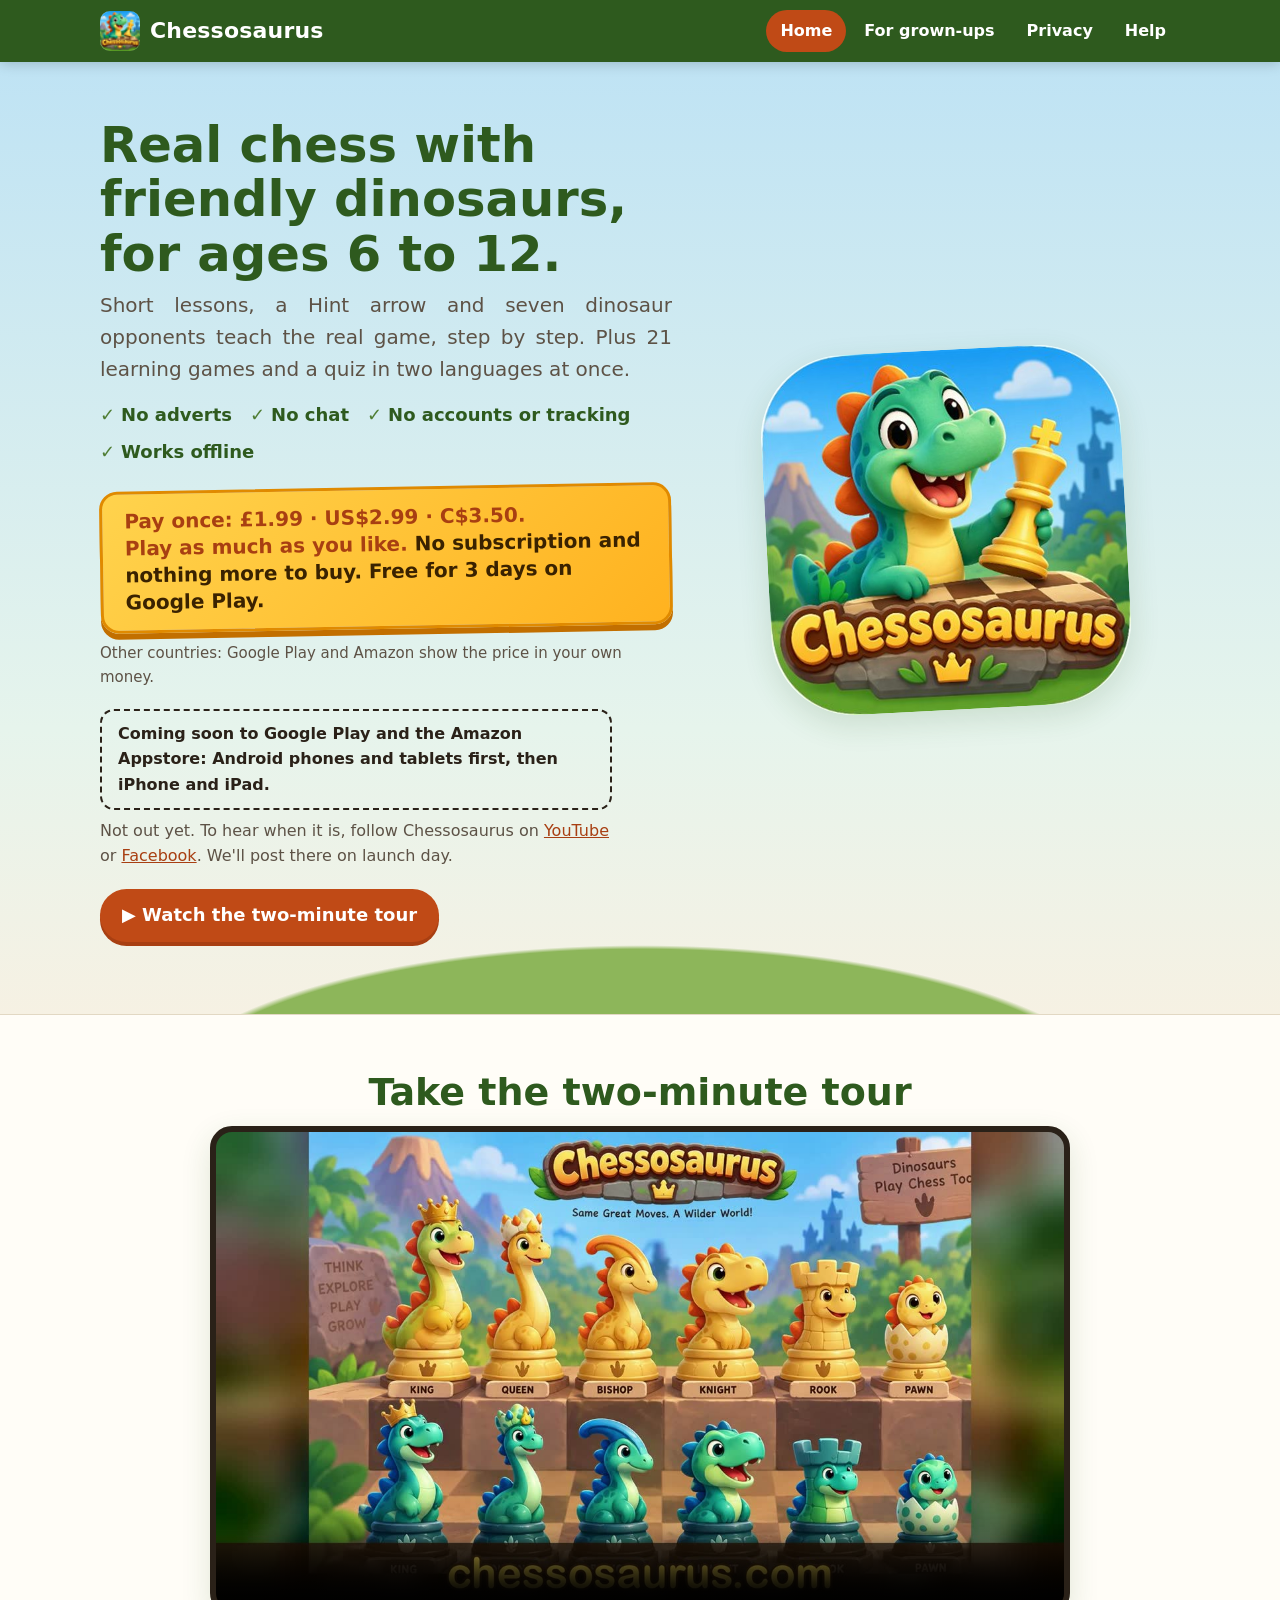
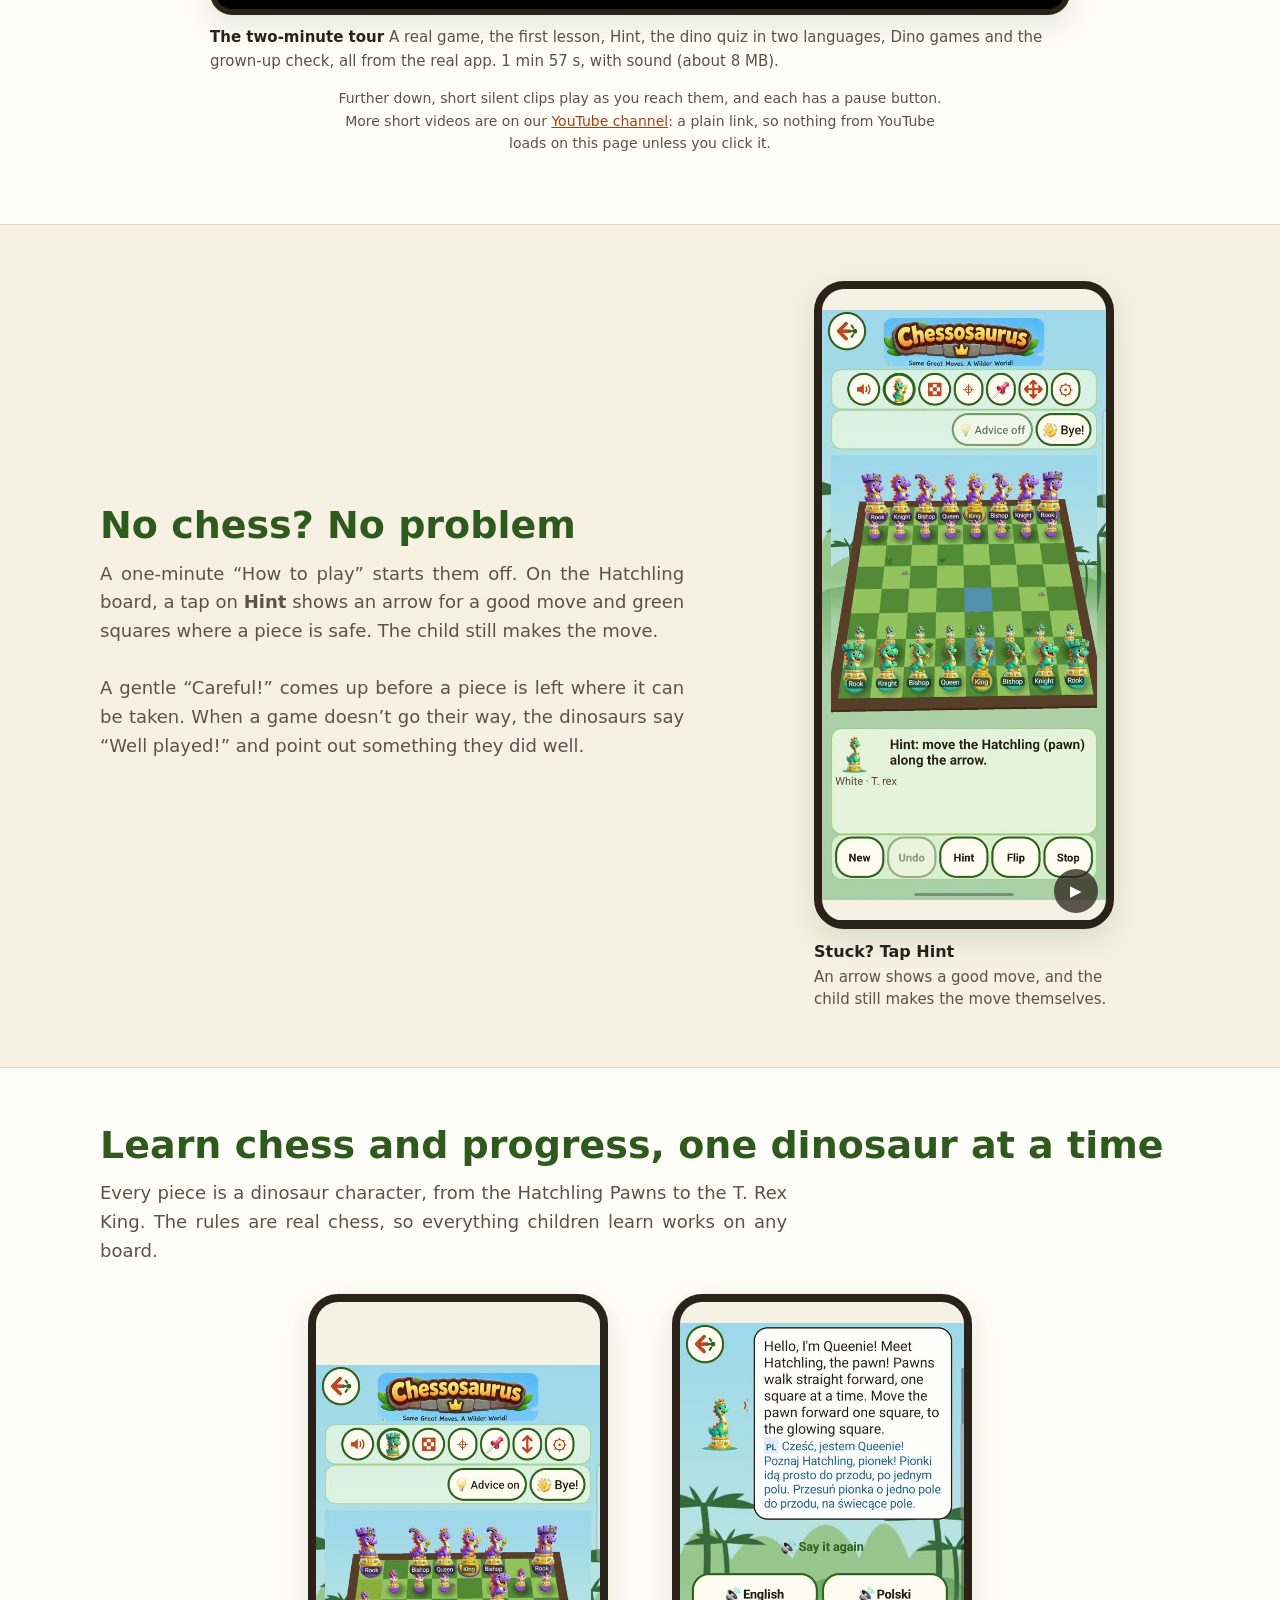
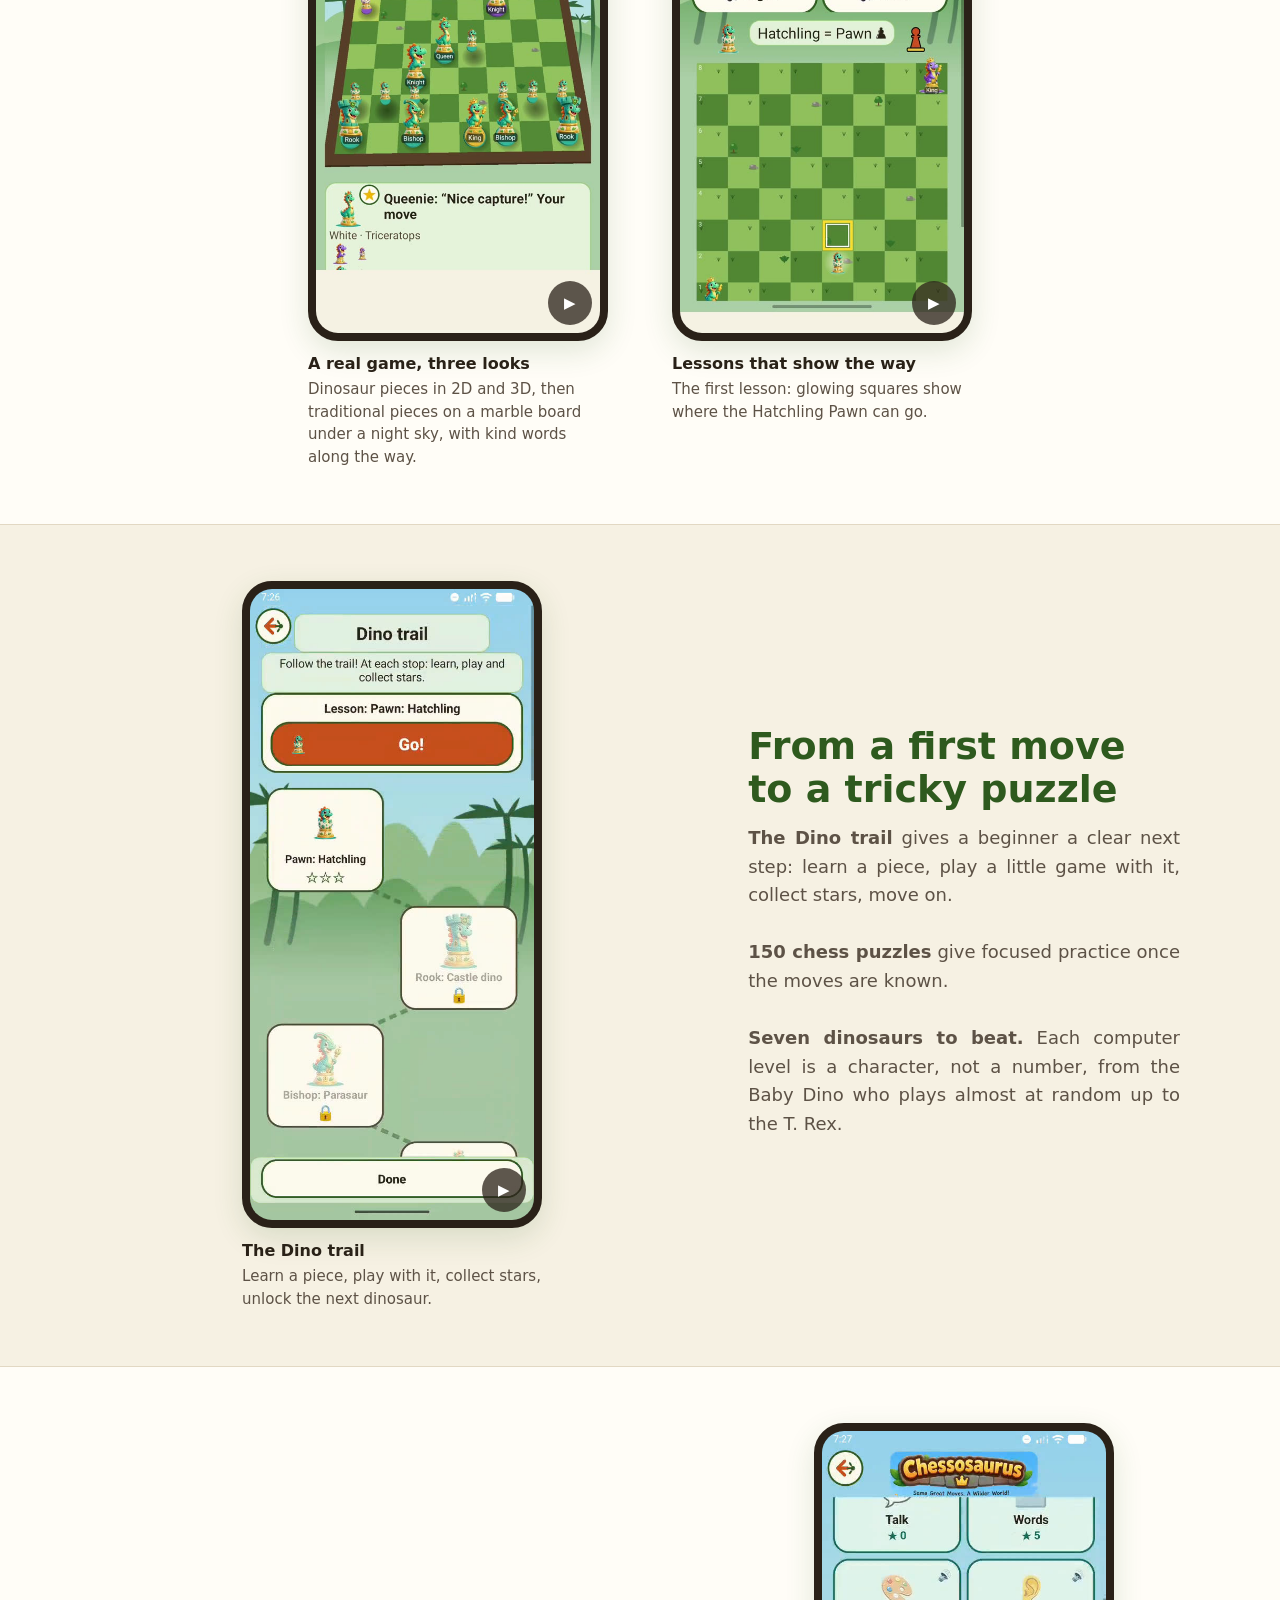
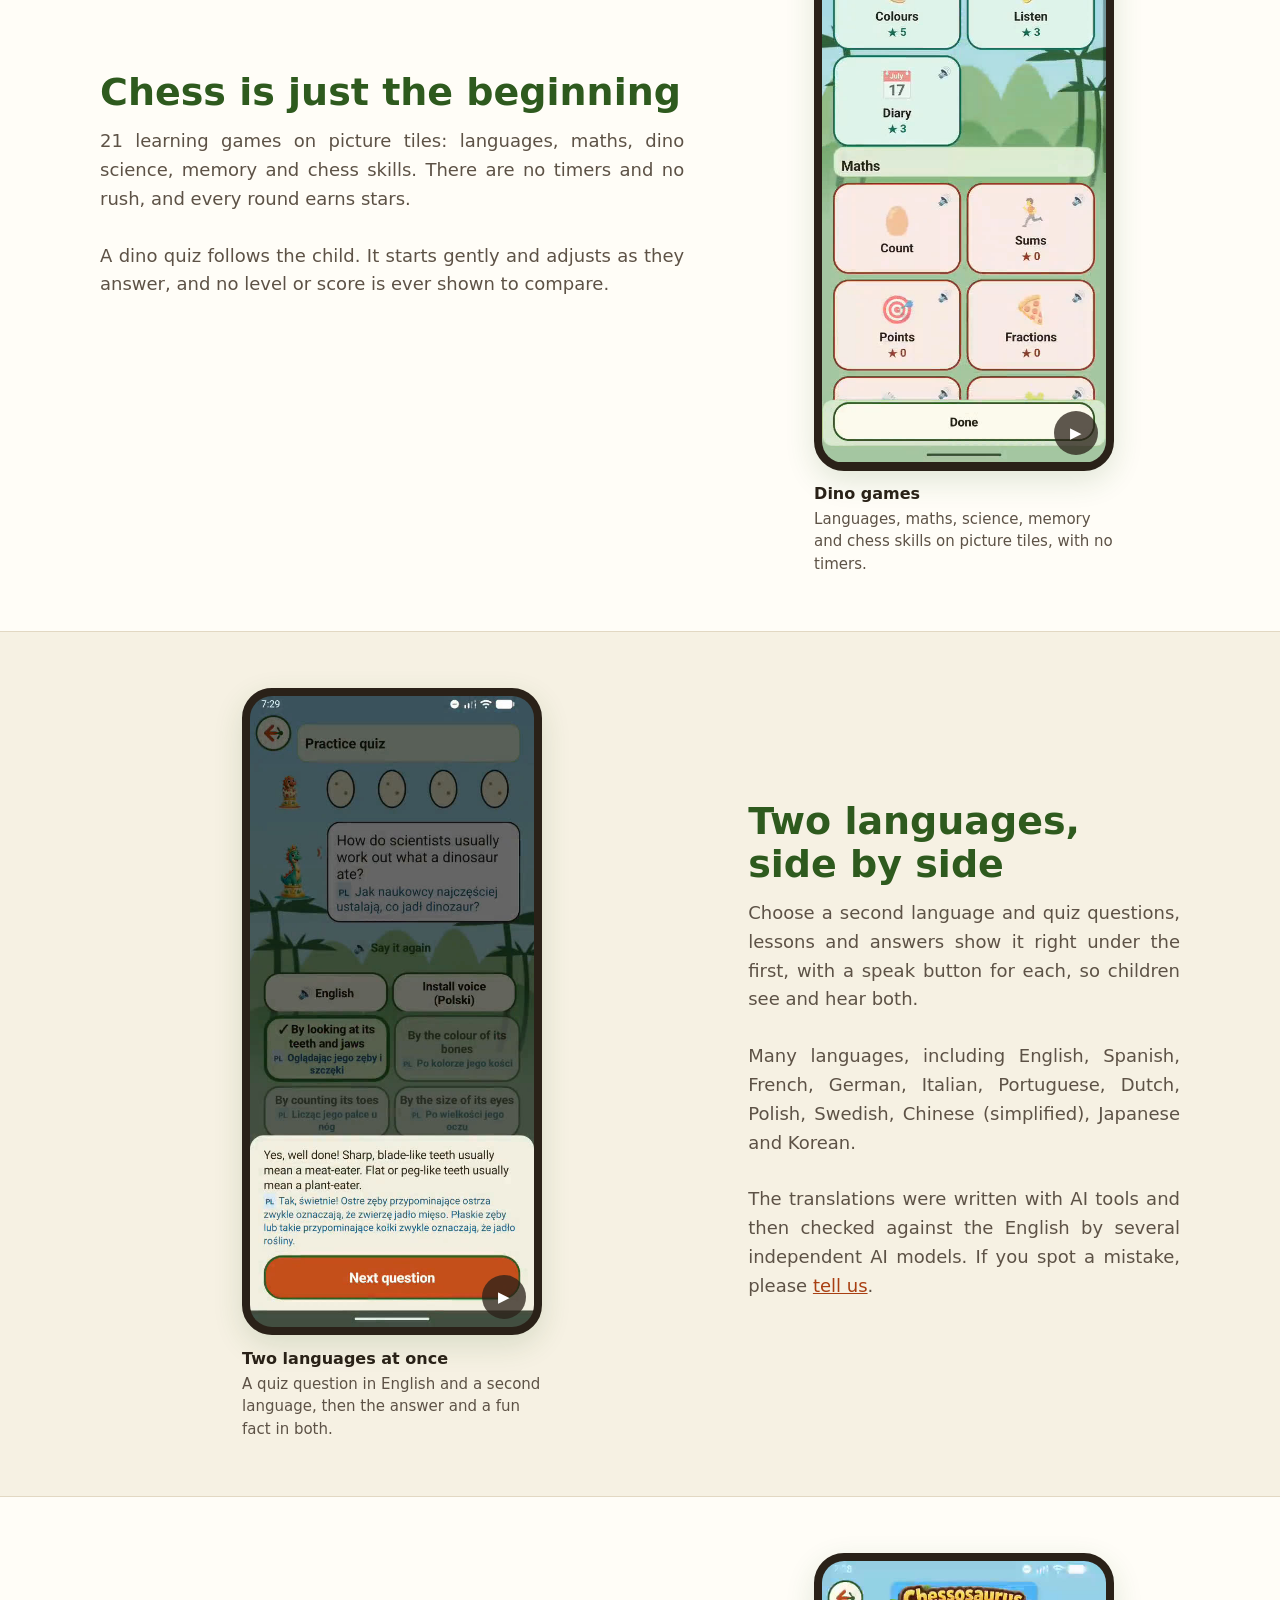
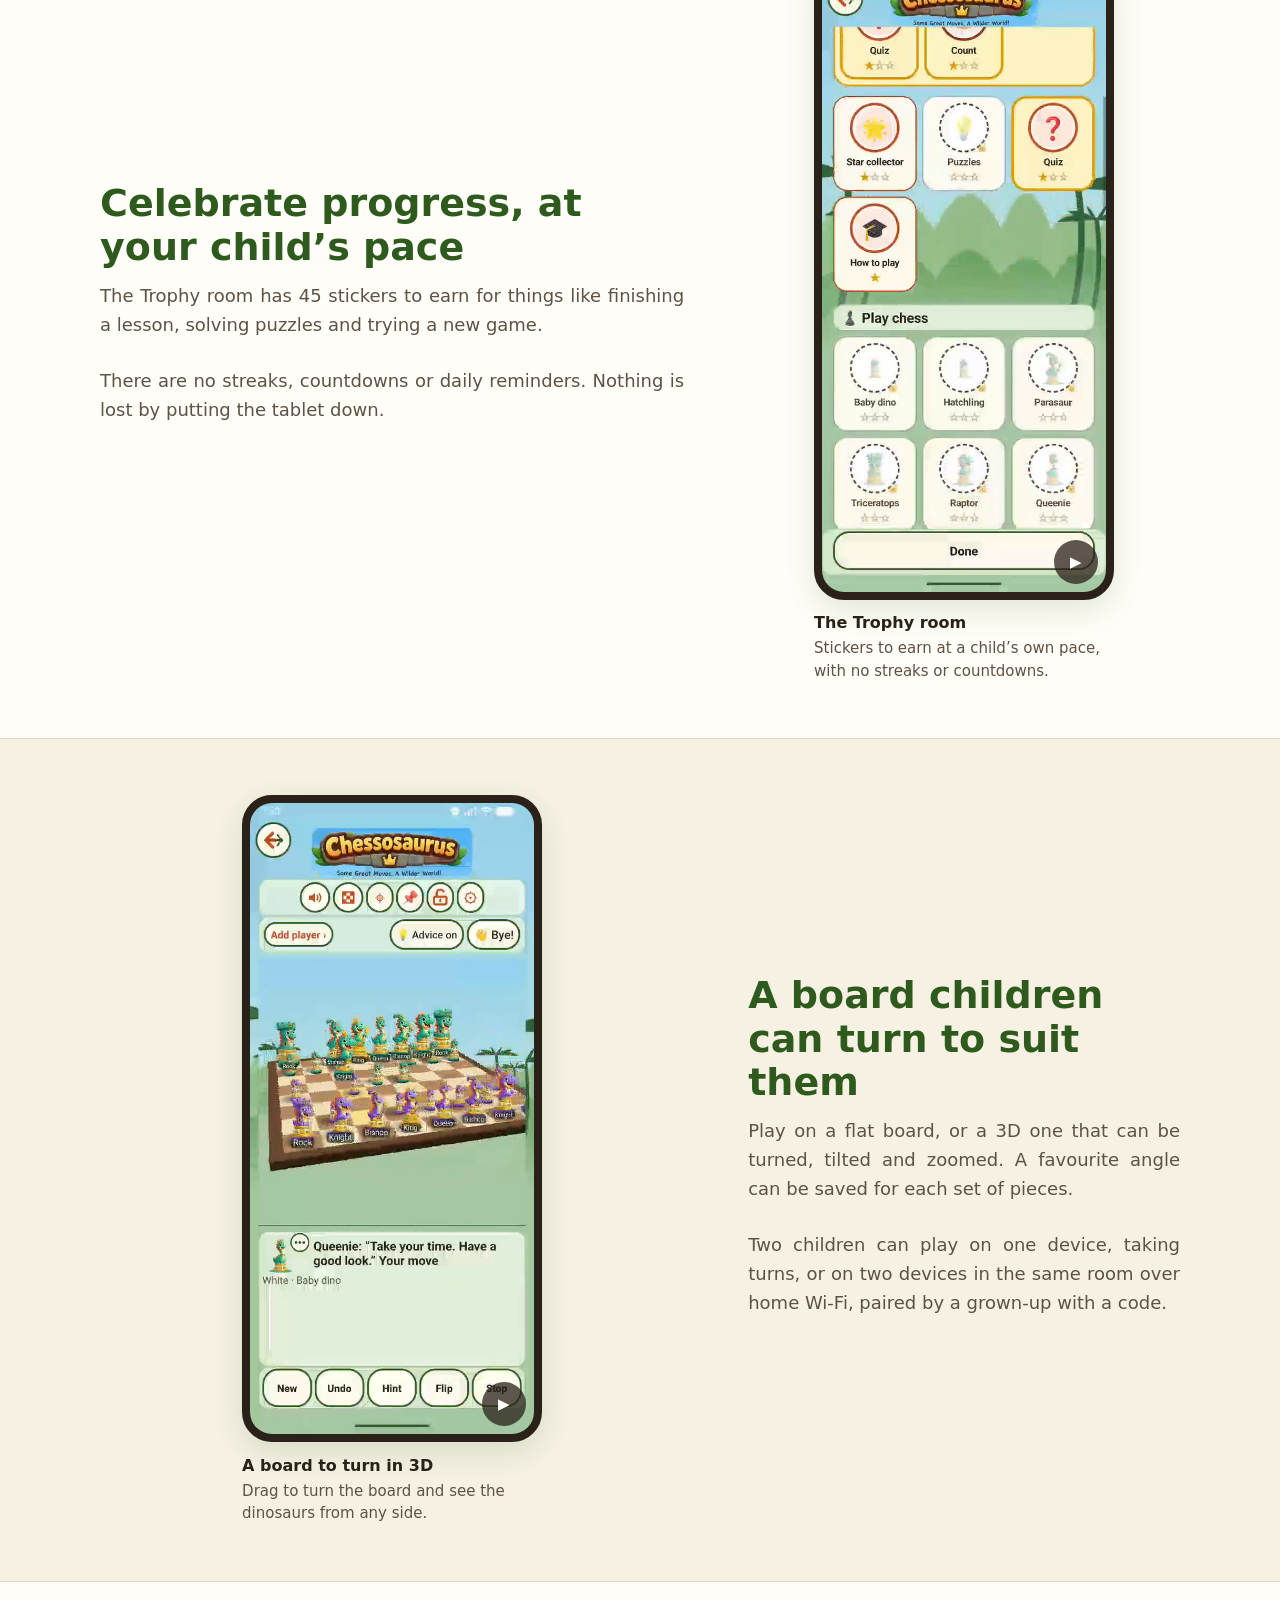
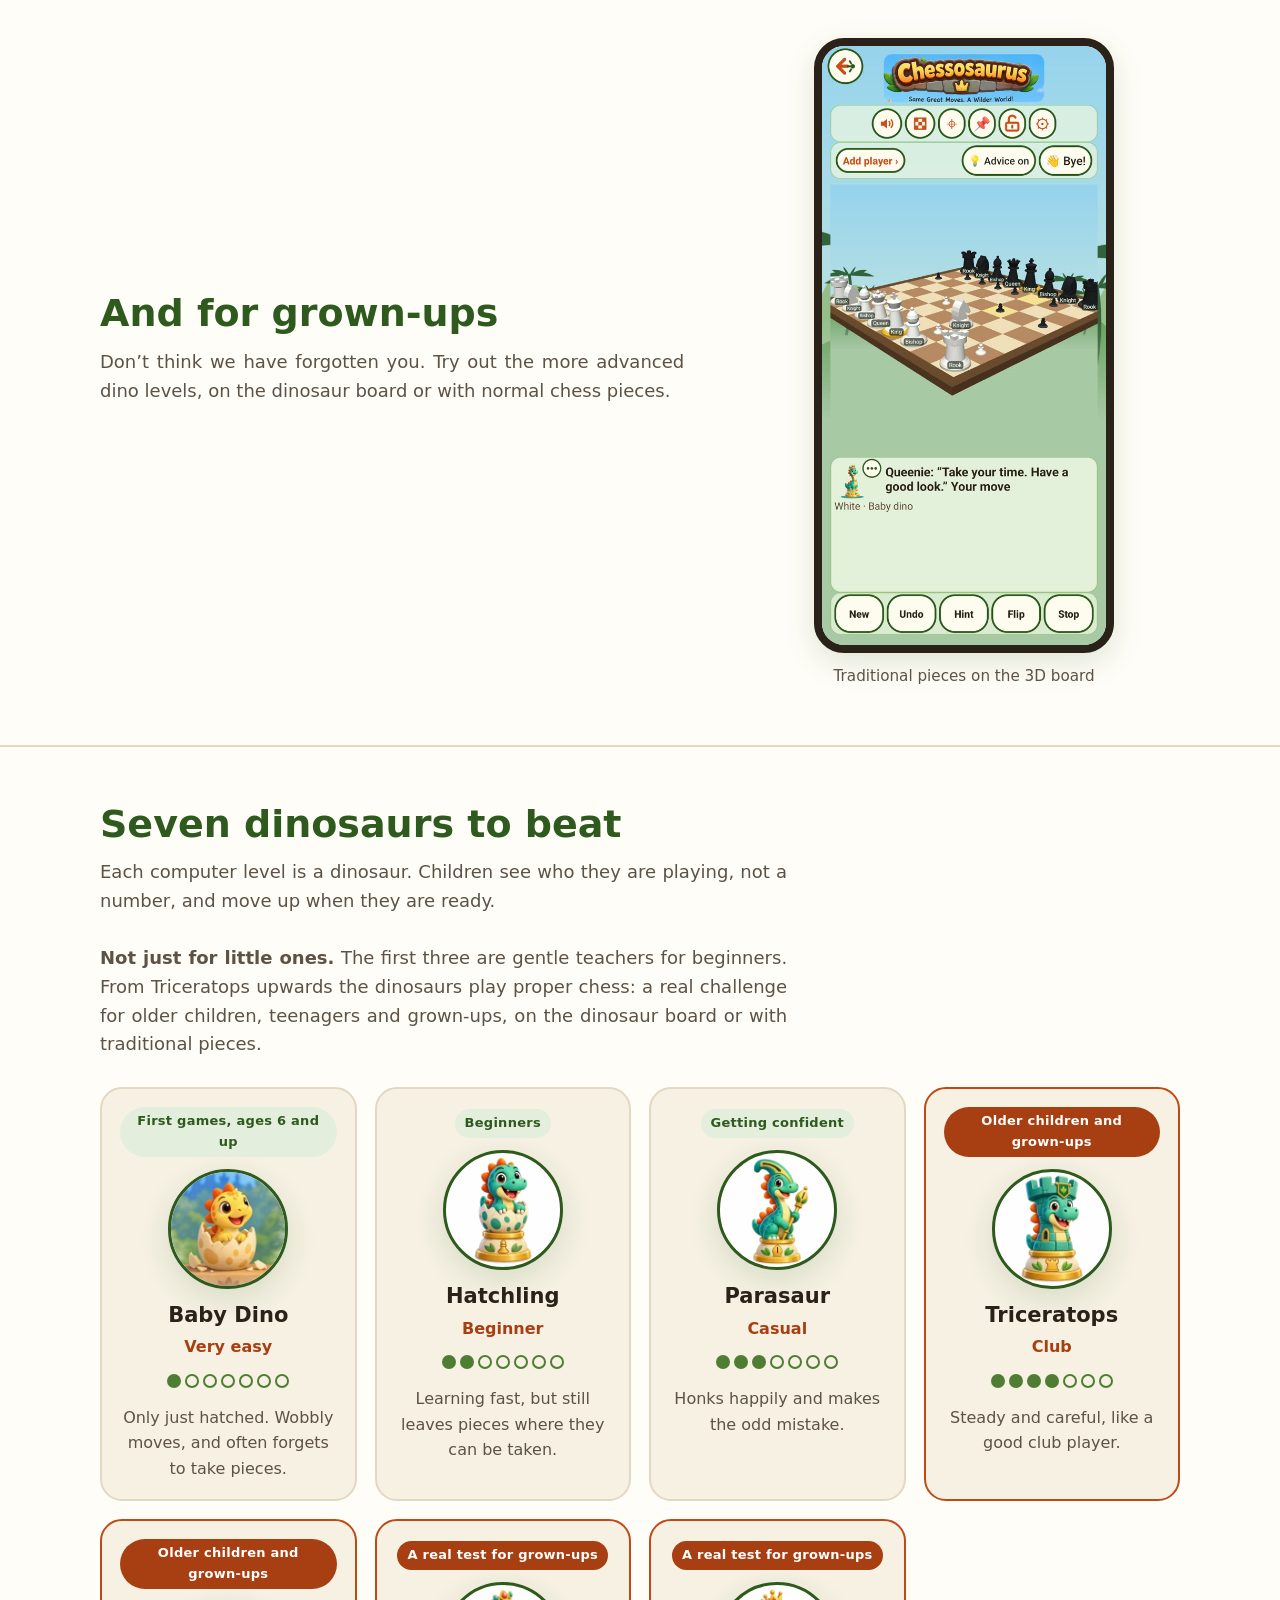
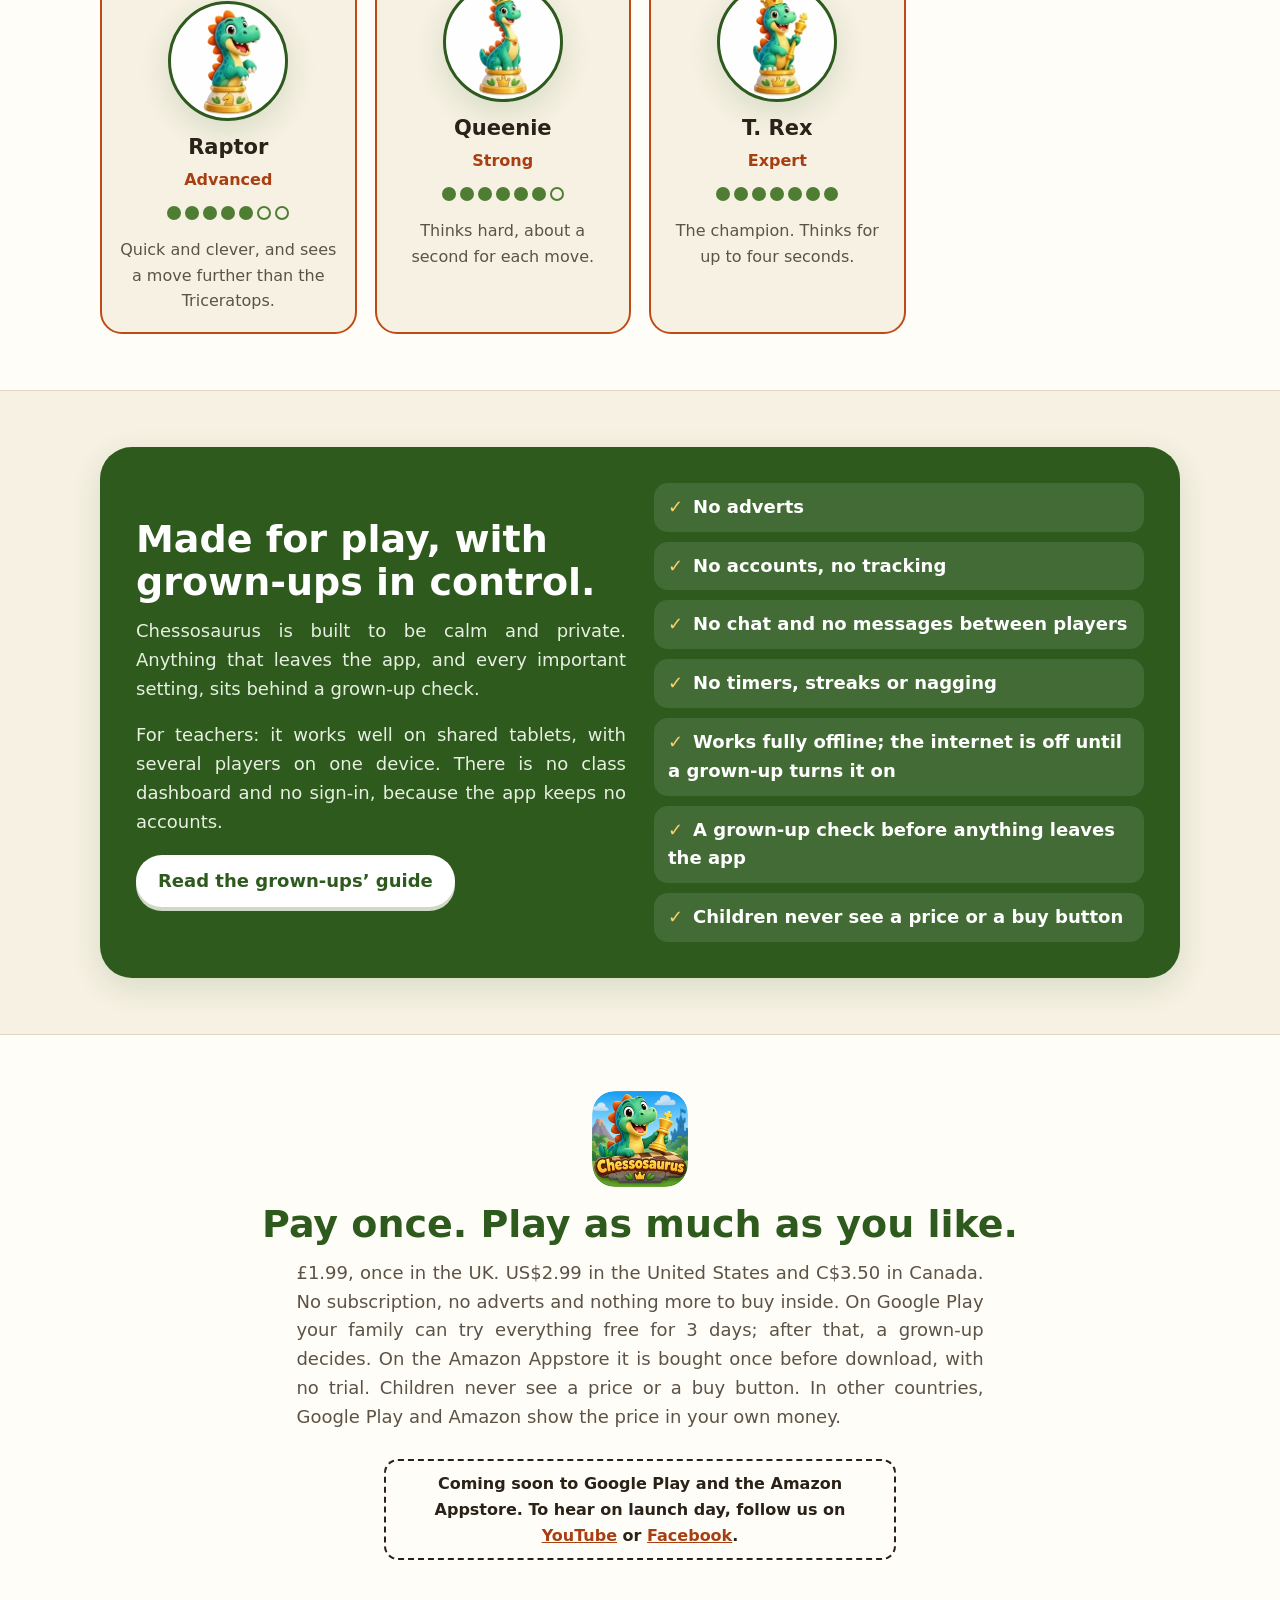
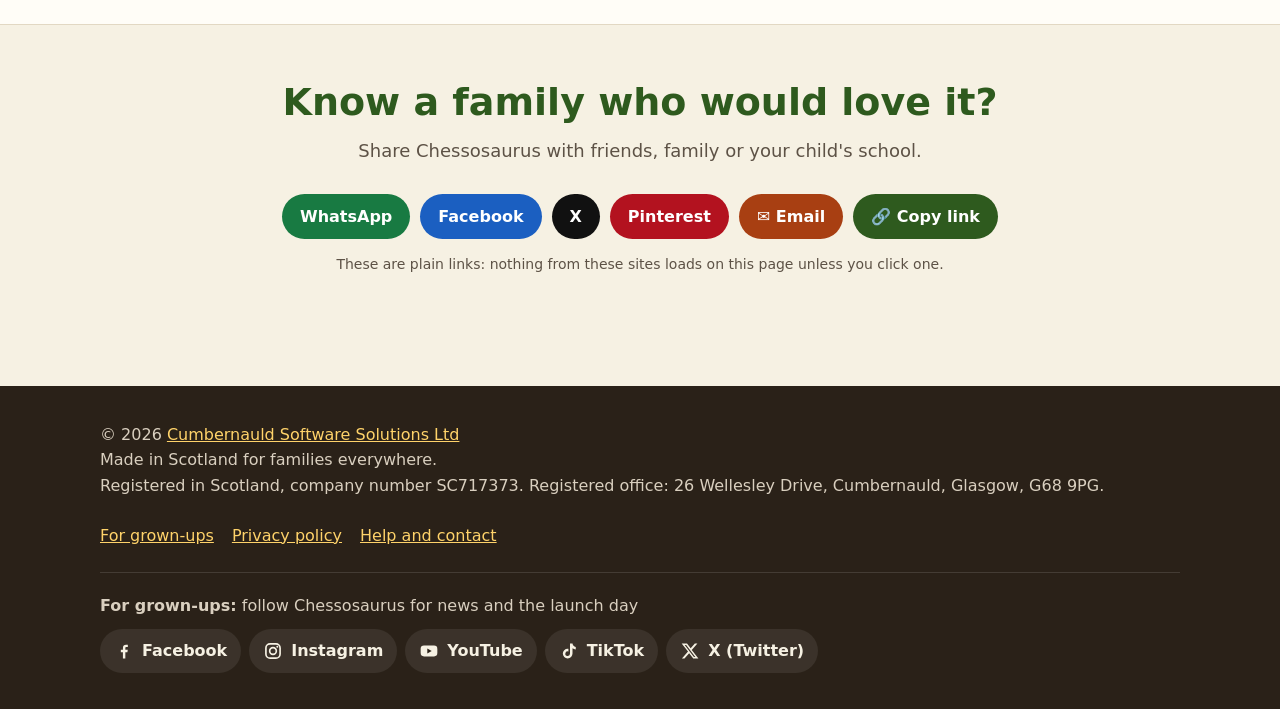
==== commit 2ed6888f: "Android first, then iPhone and iPad; drop the still-testing note on two-device play Owner, 18 Nov 20" ====
--- a/index.html
+++ b/index.html
@@ -53,7 +53,7 @@
         <p class="price-flash"><strong>Pay once: £1.99 · US$2.99 · C$3.50.<br>Play as much as you like.</strong> No subscription and nothing more to buy. Free for 3 days on Google Play.</p>
         <p class="price-other">Other countries: Google Play and Amazon show the price in your own money.</p>
         <div class="launch">
-          <p class="soon"><strong>Coming soon</strong> to Google Play and the Amazon Appstore, for Android phones and tablets (not iPhone or iPad).</p>
+          <p class="soon"><strong>Coming soon</strong> to Google Play and the Amazon Appstore: Android phones and tablets first, then iPhone and iPad.</p>
           <p class="launch-news">Not out yet. To hear when it is, follow Chessosaurus on <a href="https://www.youtube.com/@chessosaurusapp" rel="noopener noreferrer">YouTube</a> or <a href="https://www.facebook.com/chessosaurusapp" rel="noopener noreferrer">Facebook</a>. We'll post there on launch day.</p>
         </div>
         <div class="hero-cta"><a class="btn" href="#tour-title">▶ Watch the two-minute tour</a></div>
@@ -192,7 +192,7 @@
       <div class="feature-text">
         <h2 id="board-title">A board children can turn to suit them</h2>
         <p class="intro">Play on a flat board, or a 3D one that can be turned, tilted and zoomed. A favourite angle can be saved for each set of pieces.</p>
-        <p class="intro">Two children can play on one device, taking turns. Playing on two devices in the same room, over home Wi-Fi and paired by a grown-up with a code, is new: we are still testing it on more phones and tablets.</p>
+        <p class="intro">Two children can play on one device, taking turns, or on two devices in the same room over home Wi-Fi, paired by a grown-up with a code.</p>
       </div>
       <figure class="frame clip">
         <div class="clip-box">
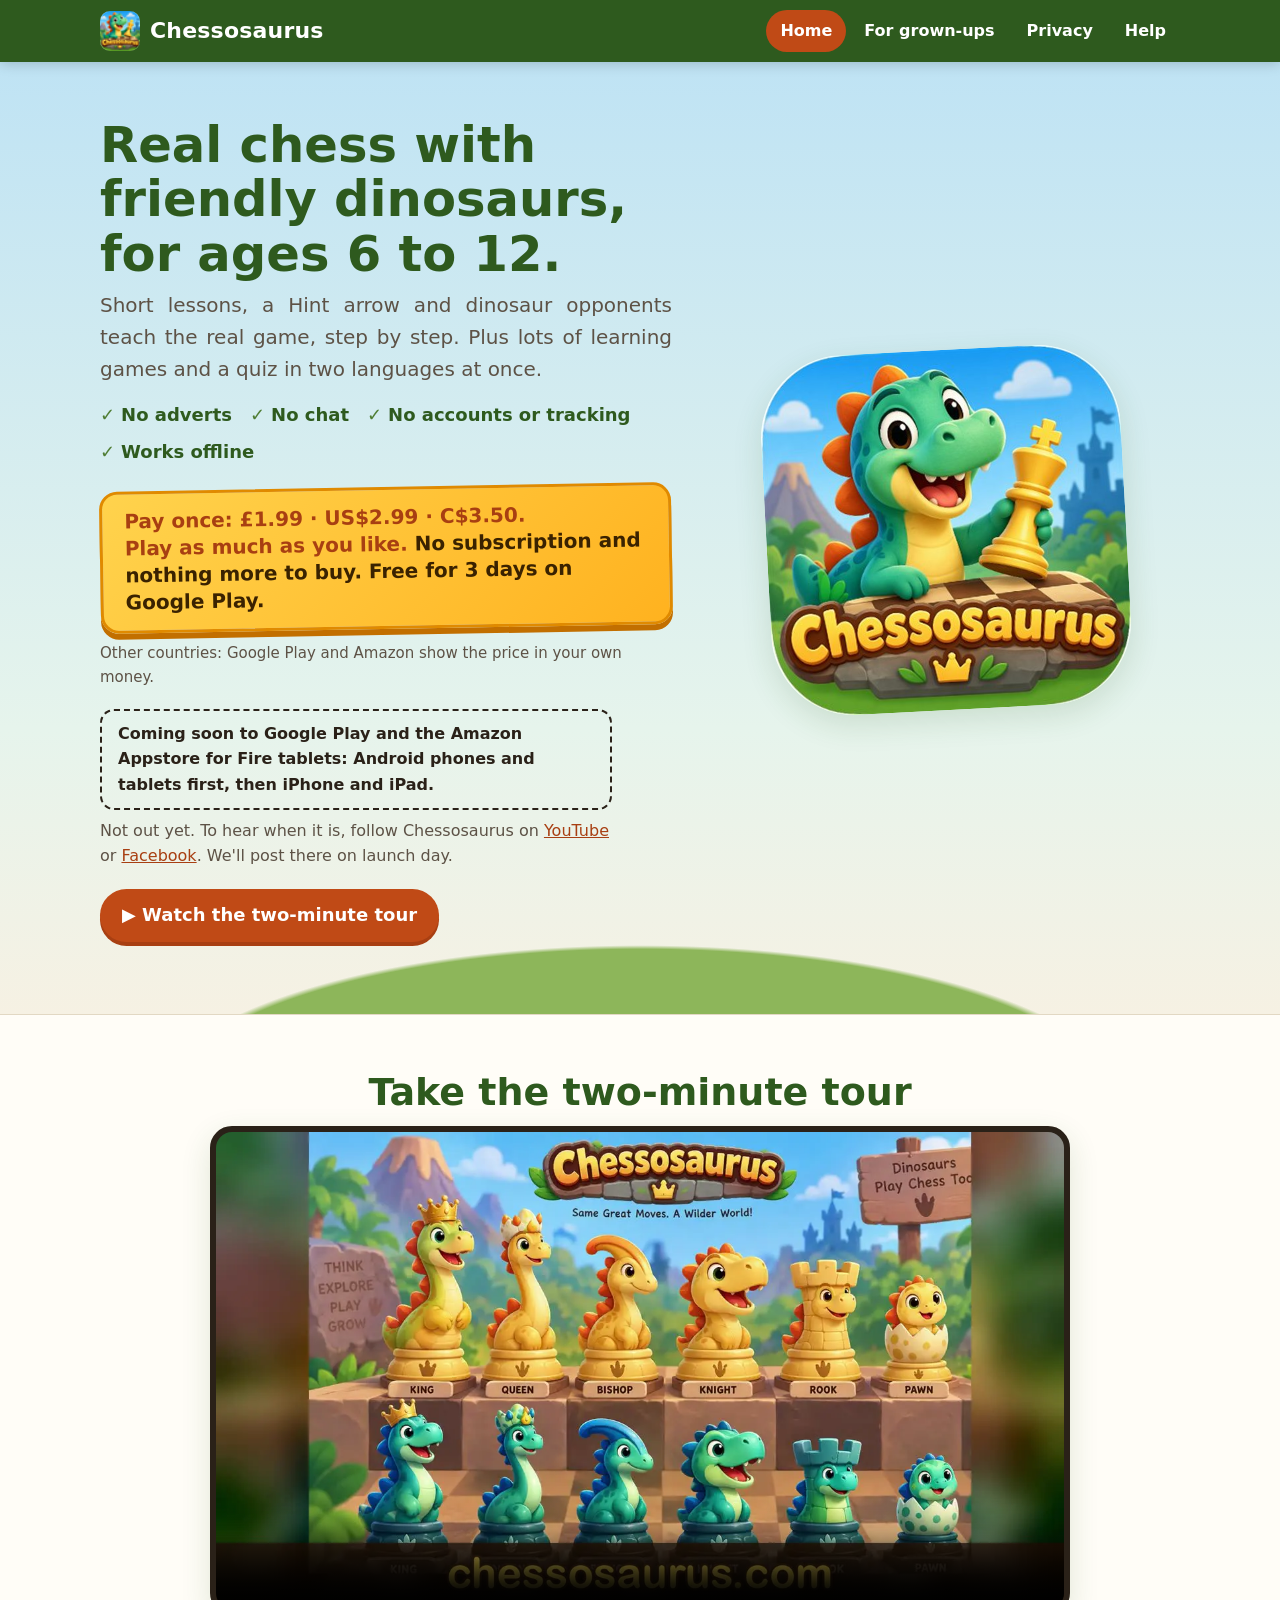
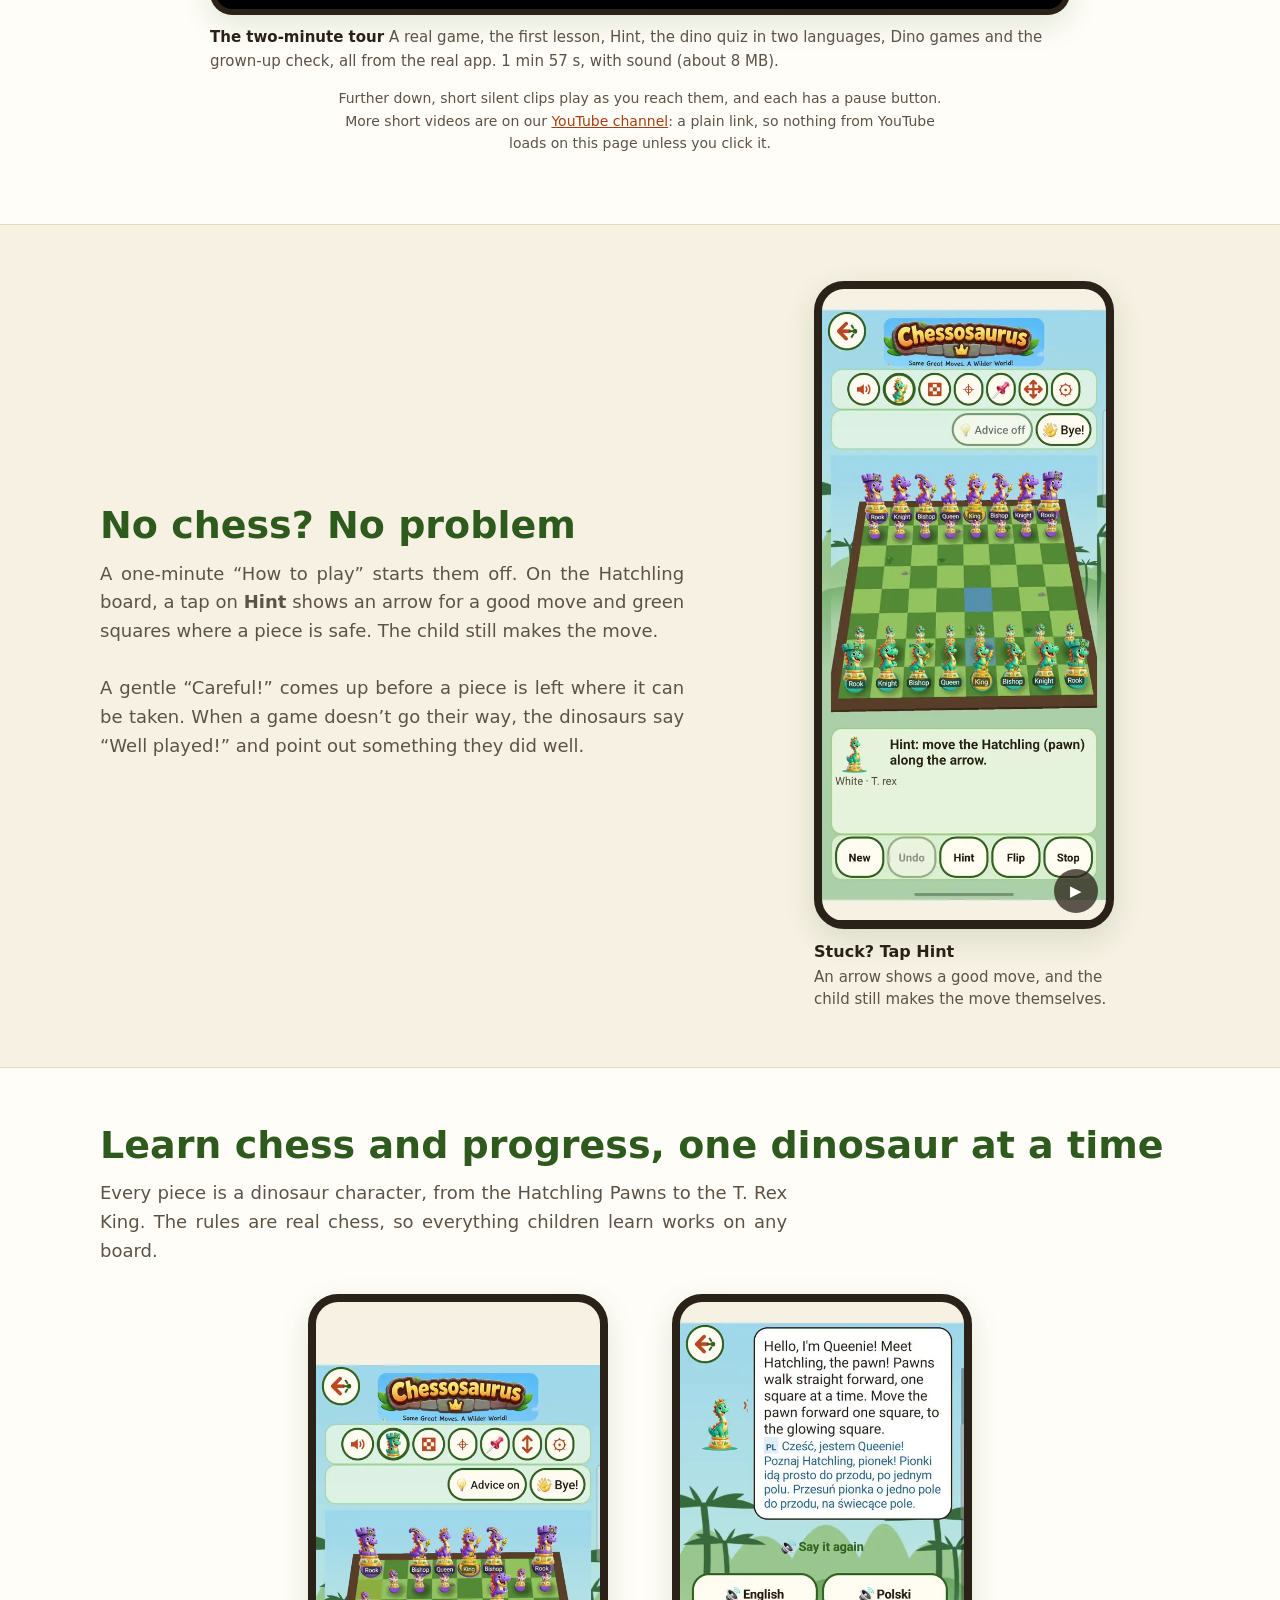
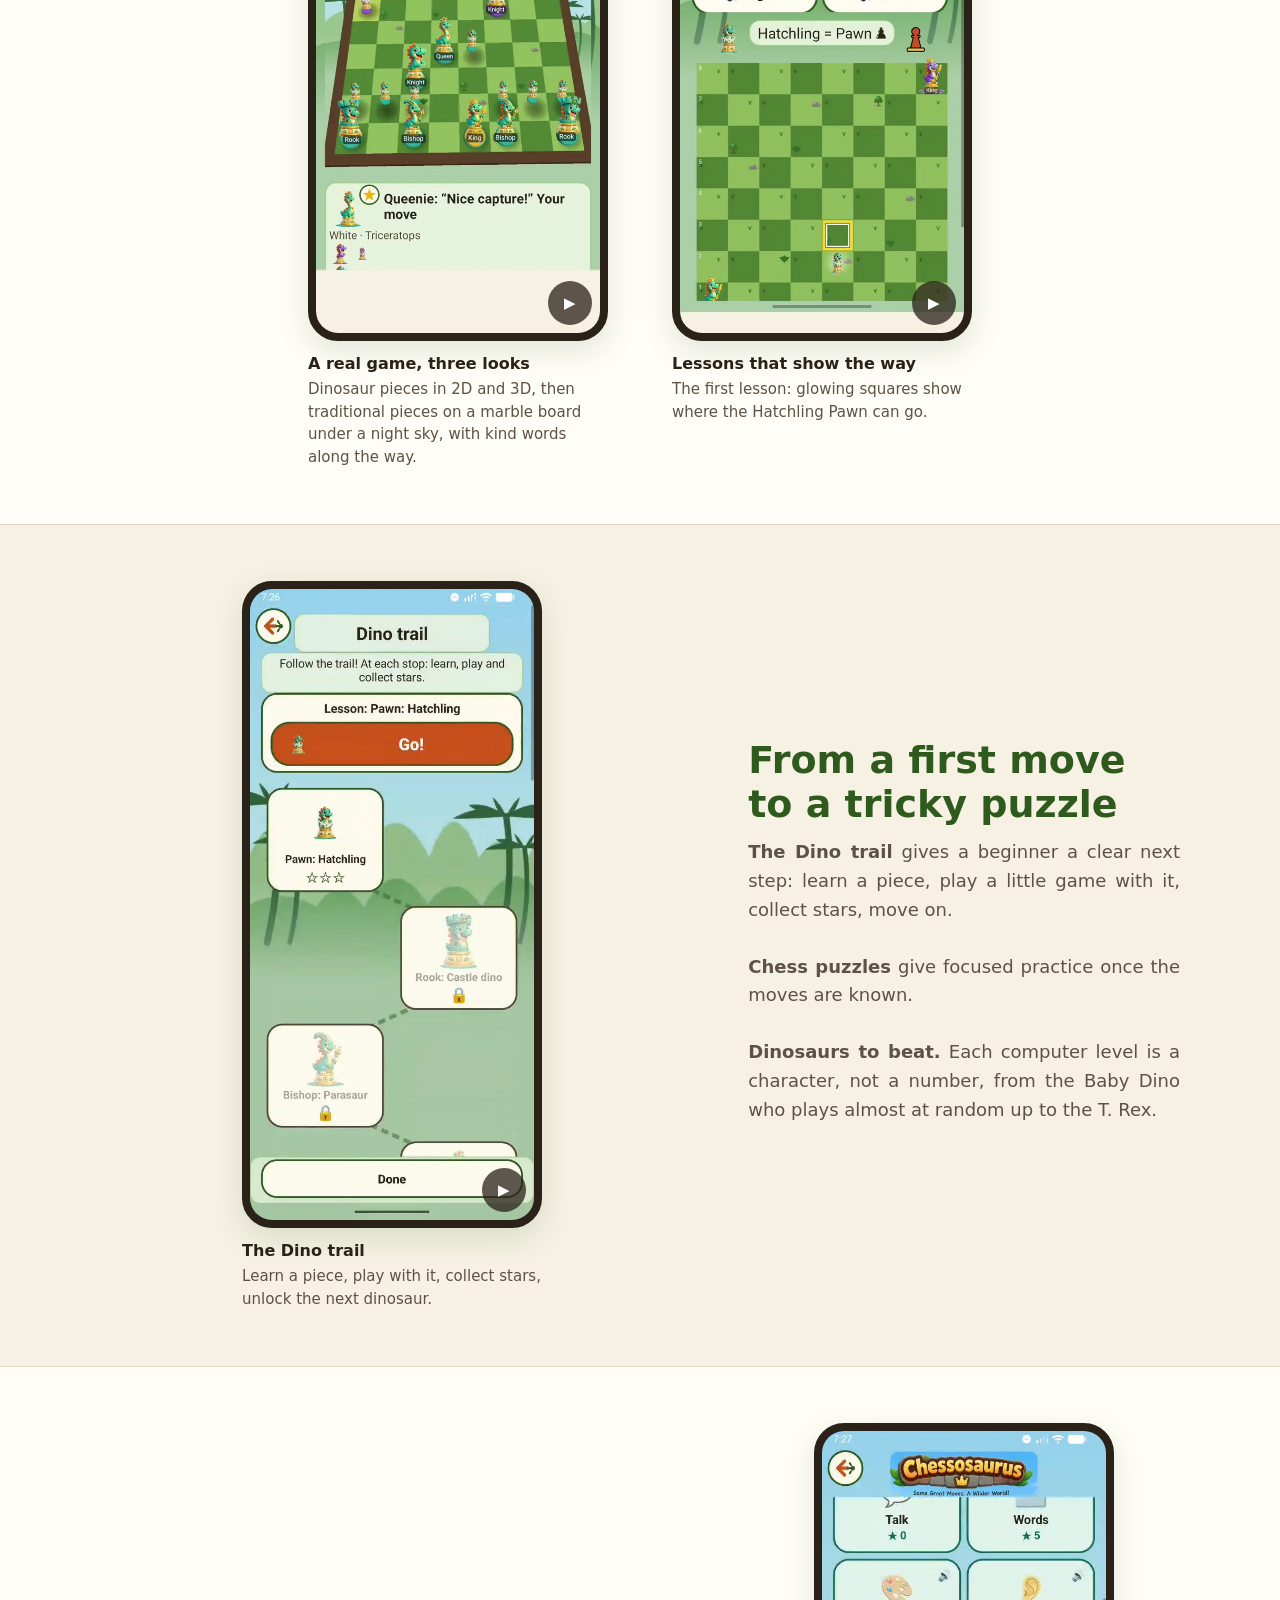
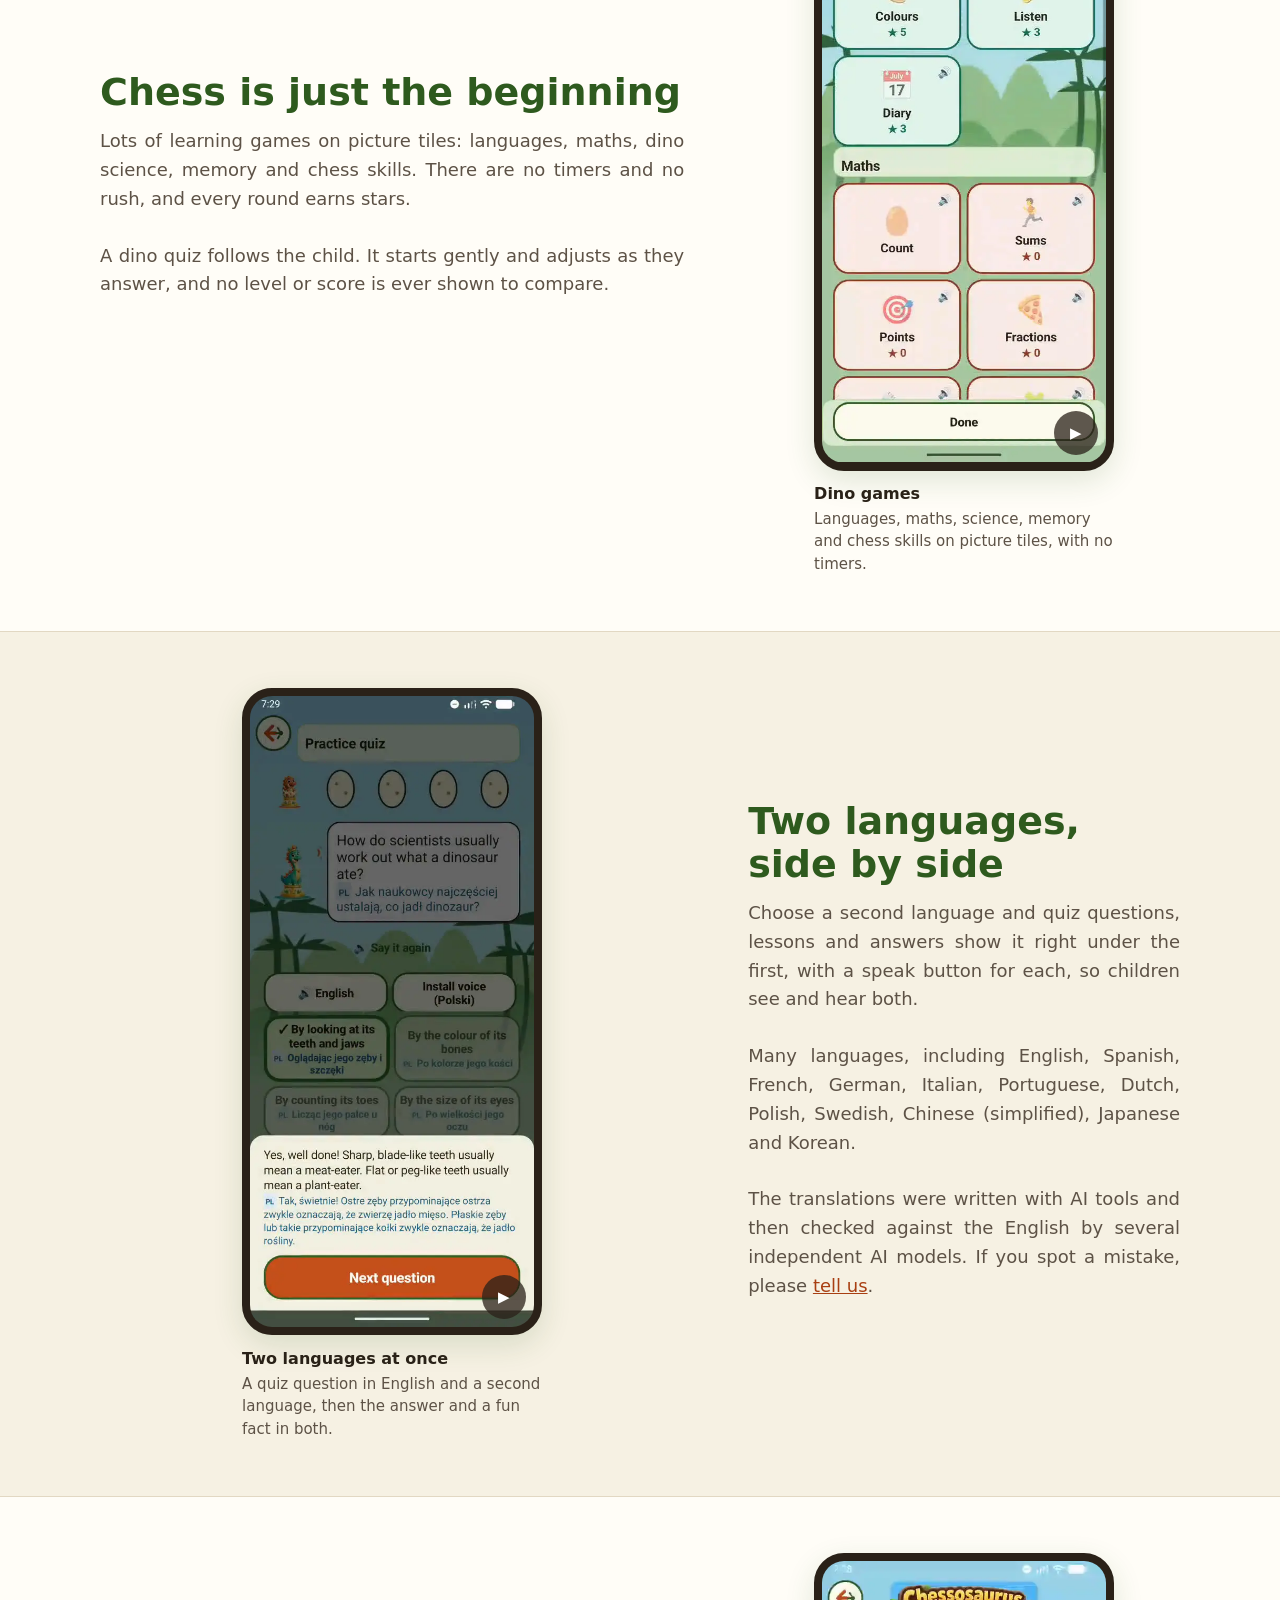
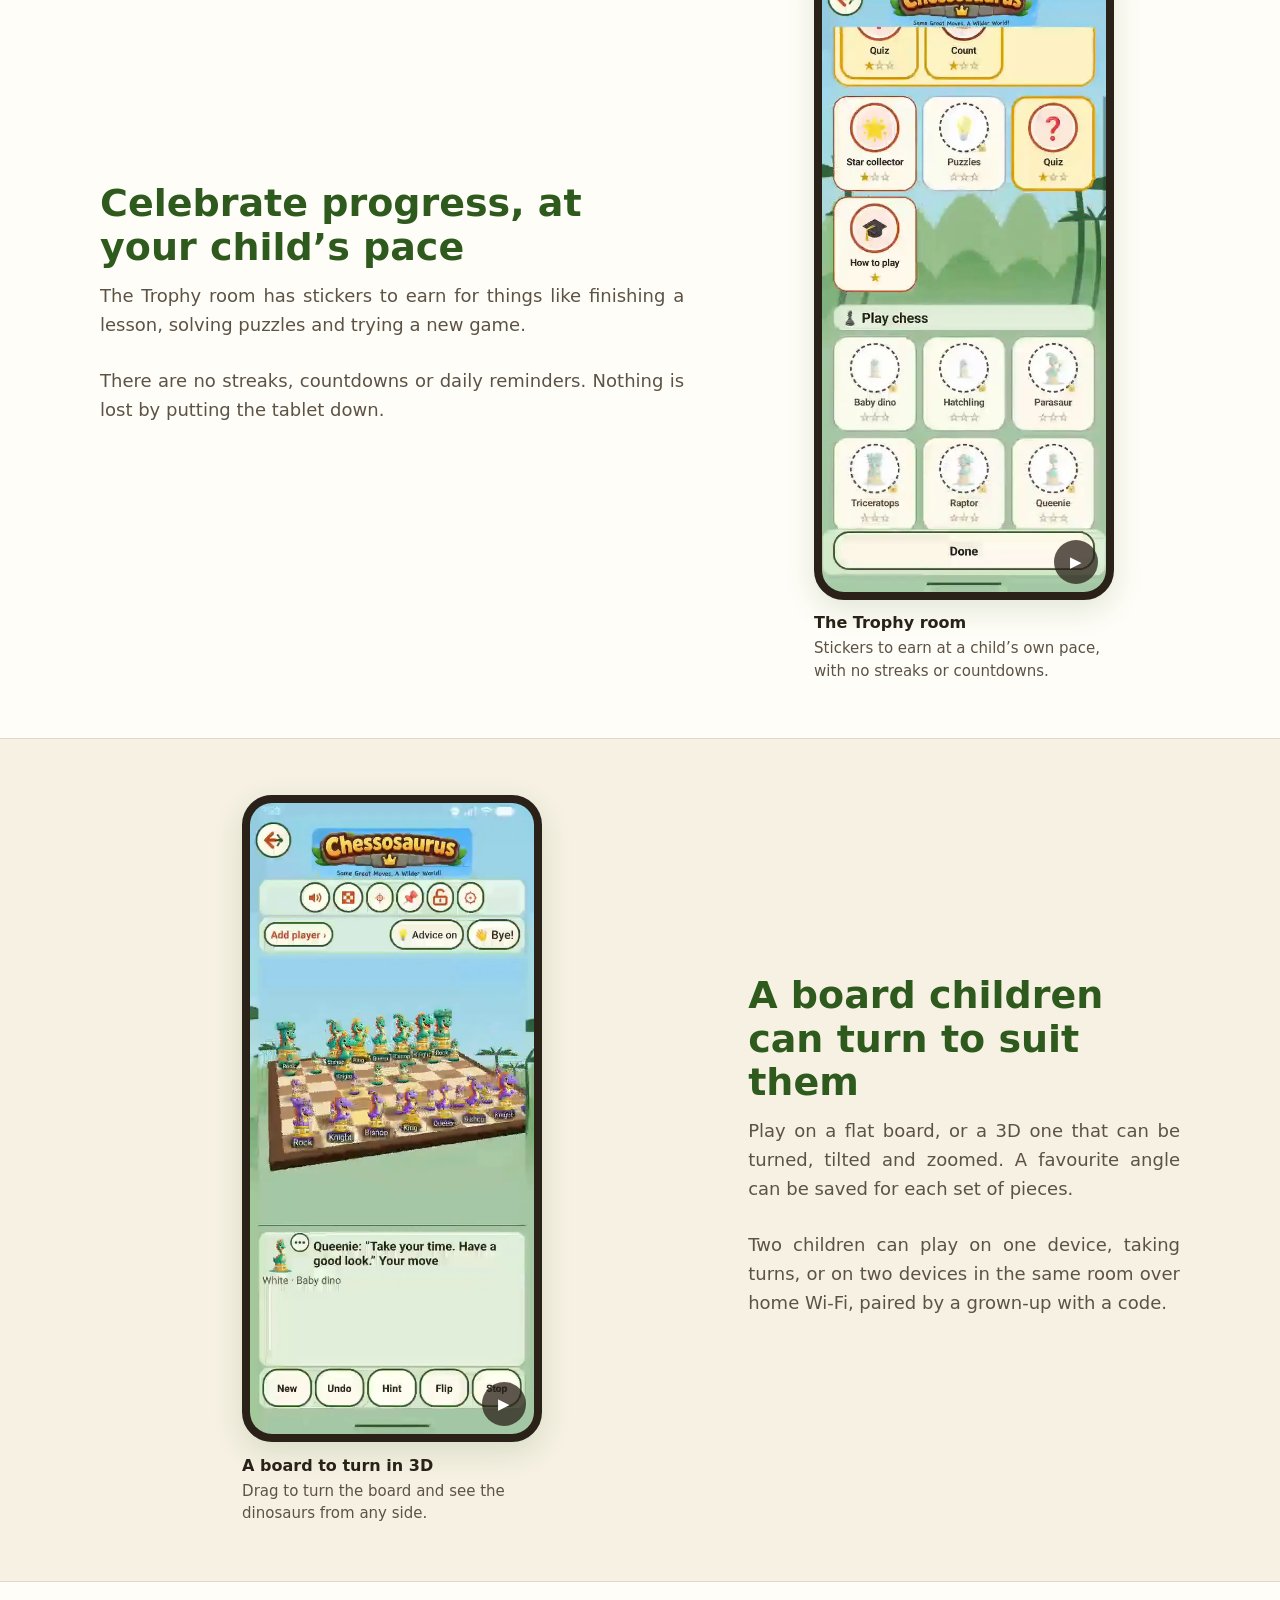
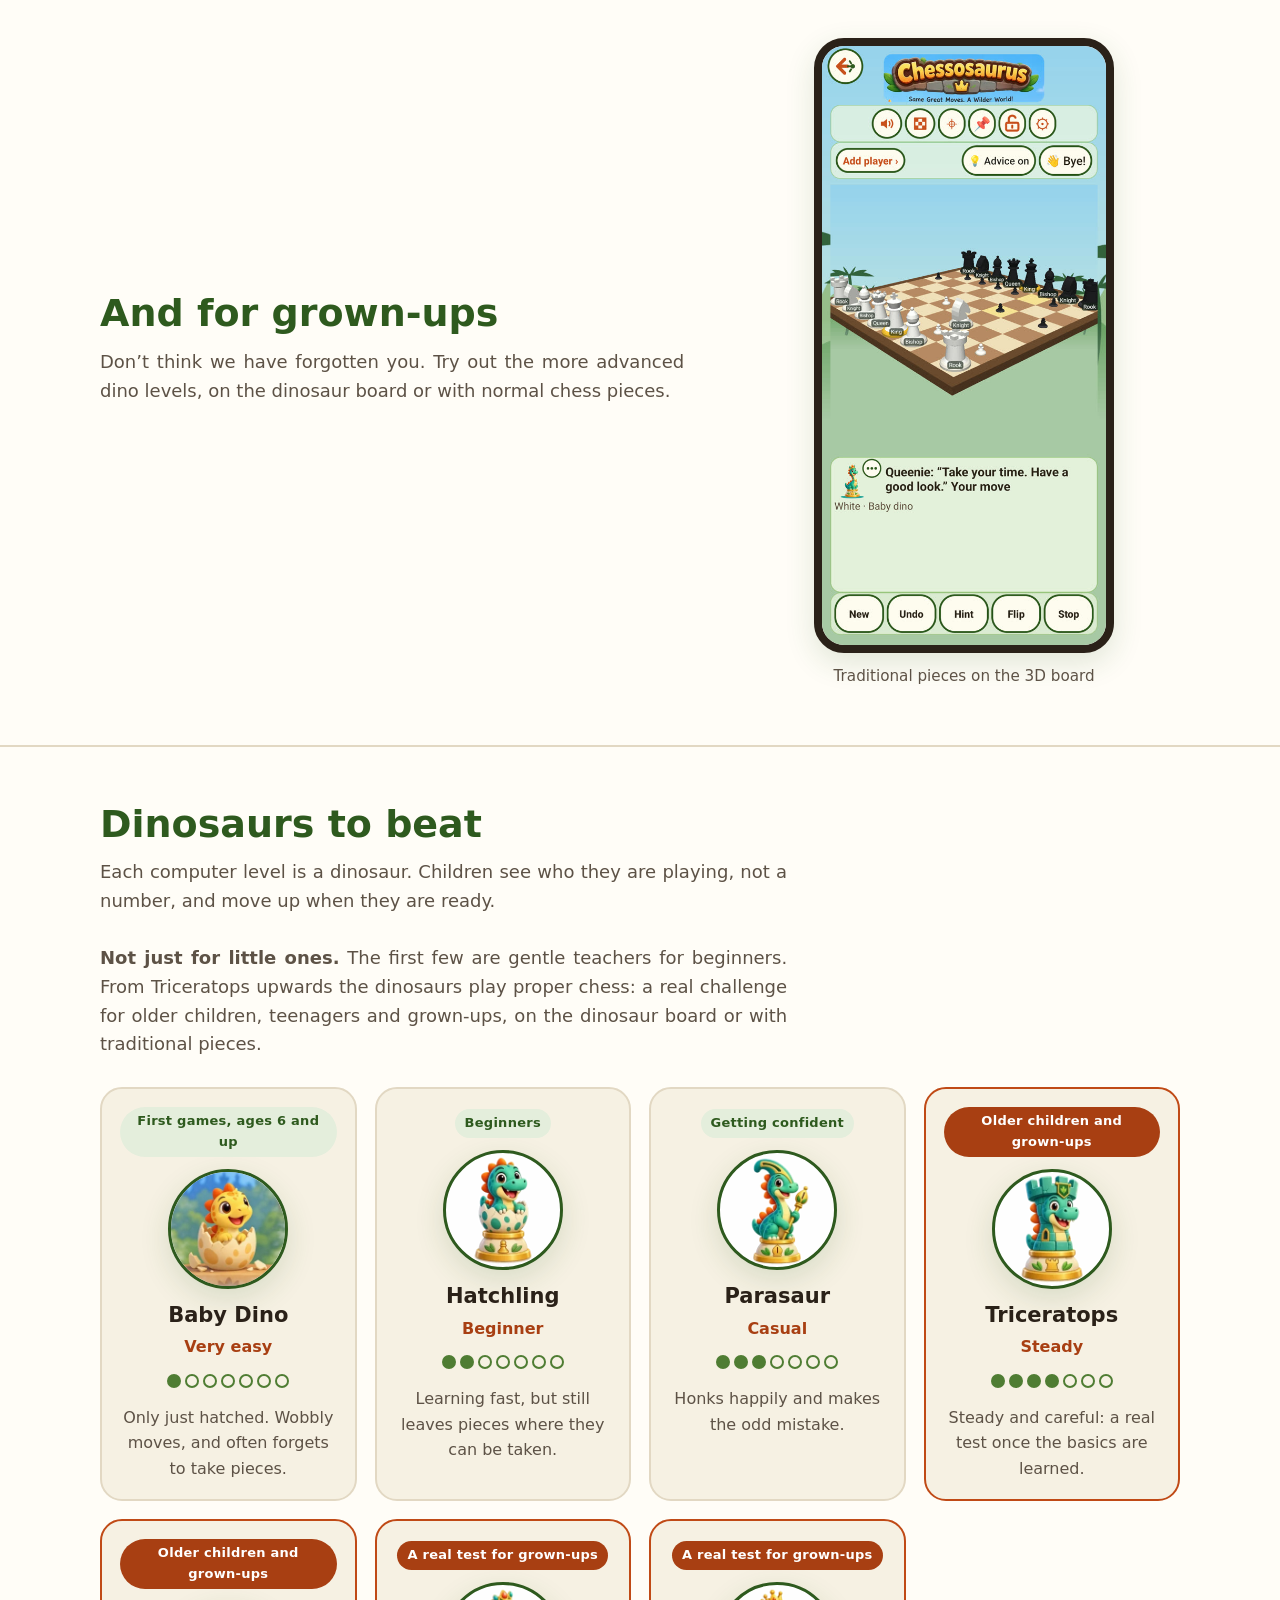
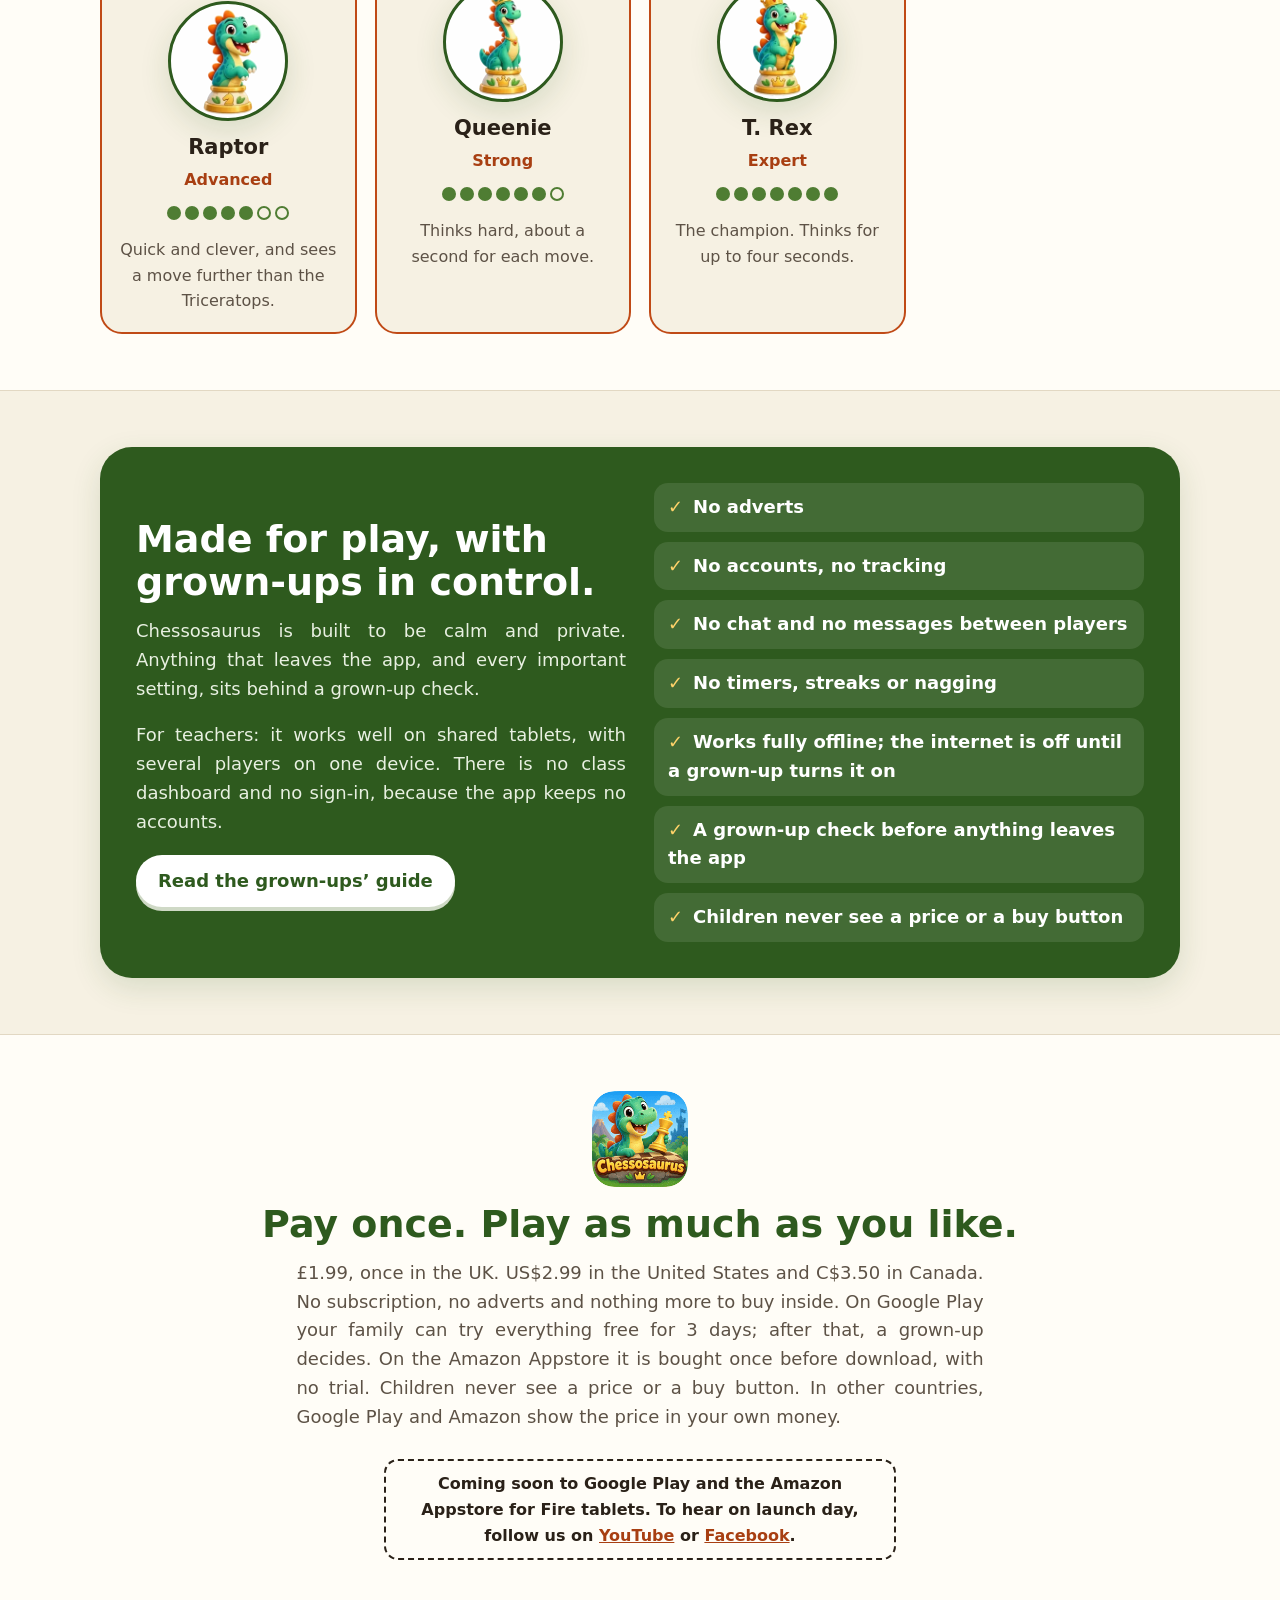
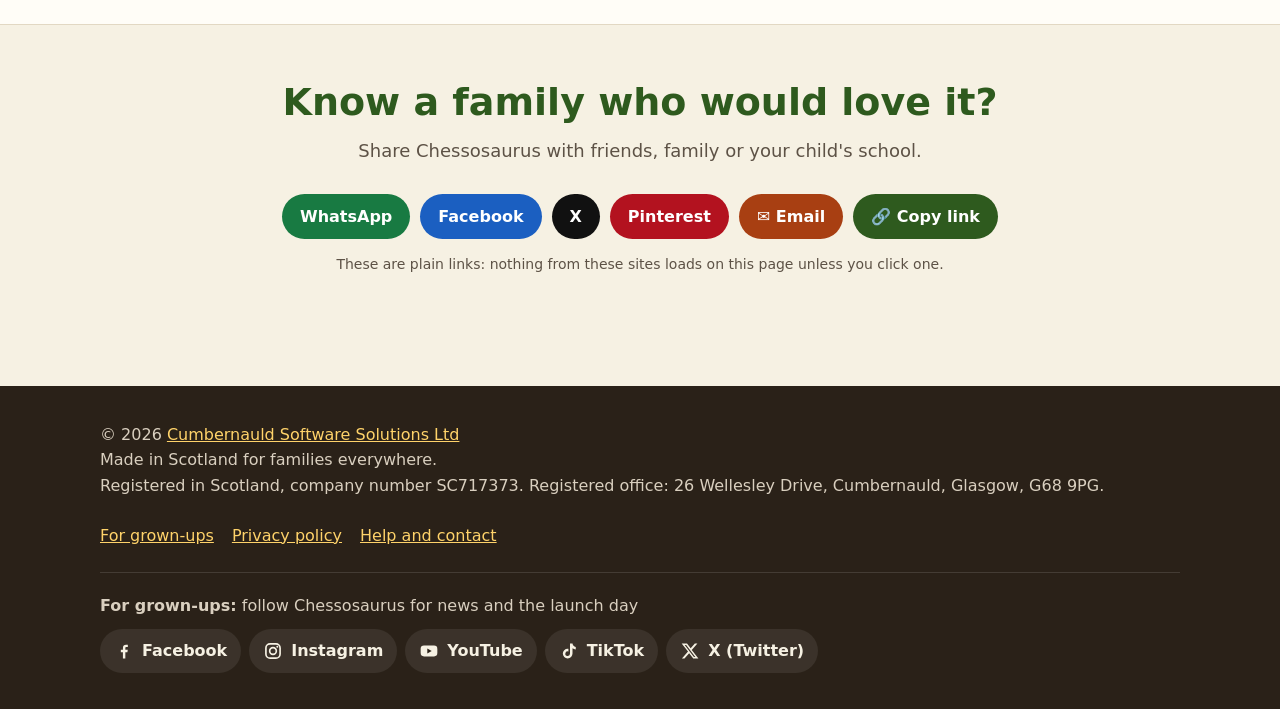
==== commit cd86c4f5: "SEO changes agreed by the council, and accurate privacy wording Council (Gemini, Perplexity, ChatGPT" ====
--- a/index.html
+++ b/index.html
@@ -4,22 +4,26 @@
 <meta charset="utf-8">
 <meta name="viewport" content="width=device-width, initial-scale=1">
 <meta name="color-scheme" content="only light">
-<title>Chessosaurus: real chess with friendly dinosaurs for ages 6 to 12, and traditional pieces for older players</title>
-<meta name="description" content="Chessosaurus is an Android chess and learning app: friendly dinosaurs teach real chess to children aged 6 to 12, with traditional pieces and stronger opponents for older children and grown-ups. 150 puzzles, 21 learning games, in many languages. Pay once. No ads, no accounts, no tracking.">
+<title>Chessosaurus: dinosaur chess app for kids aged 6 to 12</title>
+<meta name="description" content="Real chess for children aged 6 to 12, taught by friendly dinosaurs: short lessons, a Hint arrow and dinosaur opponents. Pay once. No ads, no chat, no tracking.">
 <link rel="canonical" href="https://www.chessosaurus.com/">
-<meta property="og:title" content="Chessosaurus: real chess with friendly dinosaurs, and traditional pieces for older players">
+<meta property="og:title" content="Chessosaurus: real chess with friendly dinosaurs, for ages 6 to 12">
 <meta property="og:description" content="Dinosaurs teach real chess to ages 6 to 12; traditional pieces and tougher opponents for those a little older. Pay once. No ads, no accounts, no tracking.">
 <meta property="og:image" content="https://www.chessosaurus.com/img/share.jpg">
 <meta property="og:url" content="https://www.chessosaurus.com/">
-<meta name="keywords" content="chess for kids, chess app for children, learn chess for beginners, dinosaur chess, chess puzzles for kids, educational games for children, language learning games for kids, maths games, no ads app for kids, offline games for children, Android, Amazon Fire tablet">
+<meta property="og:image:width" content="1024">
+<meta property="og:image:height" content="500">
+<meta property="og:image:alt" content="The Chessosaurus icon: a smiling green dinosaur holding a golden chess king">
 <meta property="og:type" content="website">
 <meta property="og:site_name" content="Chessosaurus">
 <meta property="og:locale" content="en_GB">
 <meta name="twitter:card" content="summary_large_image">
-<script type="application/ld+json">{"@context":"https://schema.org","@graph":[{"@type":"Organization","@id":"https://www.chessosaurus.com/#maker","name":"Cumbernauld Software Solutions Ltd","url":"https://cumbernauldsoftwaresolutions.com/"},{"@type":"WebSite","@id":"https://www.chessosaurus.com/#site","url":"https://www.chessosaurus.com/","name":"Chessosaurus","inLanguage":"en-GB","publisher":{"@id":"https://www.chessosaurus.com/#maker"}},{"@type":["MobileApplication","VideoGame"],"name":"Chessosaurus","url":"https://www.chessosaurus.com/","description":"A chess and learning app for children aged 6 to 12: real chess taught by friendly dinosaurs, 150 puzzles and 21 learning games in many languages. No adverts, no accounts, no chat and no tracking.","operatingSystem":"Android","applicationCategory":"EducationalApplication","genre":["Chess","Educational game"],"image":"https://www.chessosaurus.com/img/share.jpg","screenshot":["https://www.chessosaurus.com/video/clip-game.jpg","https://www.chessosaurus.com/video/clip-hint.jpg","https://www.chessosaurus.com/img/shot-board3d-classic.jpg"],"inLanguage":["en","es","fr","de","it","pt","nl","pl","sv","zh-Hans","ja","ko"],"audience":{"@type":"PeopleAudience","suggestedMinAge":6,"suggestedMaxAge":12},"isFamilyFriendly":true,"offers":[{"@type":"Offer","price":"1.99","priceCurrency":"GBP","availability":"https://schema.org/PreOrder"},{"@type":"Offer","price":"2.99","priceCurrency":"USD","availability":"https://schema.org/PreOrder"},{"@type":"Offer","price":"3.50","priceCurrency":"CAD","availability":"https://schema.org/PreOrder"}],"author":{"@id":"https://www.chessosaurus.com/#maker"}}]}</script>
+<script type="application/ld+json">{"@context":"https://schema.org","@graph":[{"@type":"Organization","@id":"https://www.chessosaurus.com/#maker","name":"Cumbernauld Software Solutions Ltd","url":"https://cumbernauldsoftwaresolutions.com/","address":{"@type":"PostalAddress","streetAddress":"26 Wellesley Drive","addressLocality":"Cumbernauld","postalCode":"G68 9PG","addressCountry":"GB"},"identifier":{"@type":"PropertyValue","propertyID":"Companies House company number","value":"SC717373"}},{"@type":"WebSite","@id":"https://www.chessosaurus.com/#site","url":"https://www.chessosaurus.com/","name":"Chessosaurus","inLanguage":"en-GB","publisher":{"@id":"https://www.chessosaurus.com/#maker"},"about":{"@id":"https://www.chessosaurus.com/#app"}},{"@type":["MobileApplication","VideoGame"],"@id":"https://www.chessosaurus.com/#app","name":"Chessosaurus","url":"https://www.chessosaurus.com/","description":"A chess and learning app for children aged 6 to 12, with traditional pieces and stronger opponents for older players: real chess taught by friendly dinosaurs, with short lessons, a Hint arrow, dinosaur opponents, chess puzzles, learning games and a quiz in two languages at once. No adverts, no accounts, no chat and no tracking.","operatingSystem":"Android 8.0 or later; Fire OS 7 or later","gamePlatform":["Android phones and tablets","Amazon Fire tablets"],"applicationCategory":"EducationalApplication","applicationSubCategory":"Chess","genre":["Chess","Educational game"],"image":"https://www.chessosaurus.com/img/share.jpg","screenshot":["https://www.chessosaurus.com/video/clip-game.jpg","https://www.chessosaurus.com/video/clip-hint.jpg","https://www.chessosaurus.com/img/shot-board3d-classic.jpg"],"video":{"@id":"https://www.chessosaurus.com/#tour"},"inLanguage":["en","es","fr","de","it","pt","nl","pl","sv","zh-Hans","ja","ko"],"audience":{"@type":"PeopleAudience","suggestedMinAge":6,"suggestedMaxAge":12},"isFamilyFriendly":true,"countryOfOrigin":{"@type":"Country","name":"United Kingdom"},"offers":[{"@type":"Offer","price":"1.99","priceCurrency":"GBP","eligibleRegion":"GB"},{"@type":"Offer","price":"2.99","priceCurrency":"USD","eligibleRegion":"US"},{"@type":"Offer","price":"3.50","priceCurrency":"CAD","eligibleRegion":"CA"}],"author":{"@id":"https://www.chessosaurus.com/#maker"},"publisher":{"@id":"https://www.chessosaurus.com/#maker"},"sameAs":["https://www.youtube.com/@chessosaurusapp","https://www.facebook.com/chessosaurusapp","https://www.instagram.com/chessosaurusapp/","https://x.com/chessosaurusapp","https://www.tiktok.com/@chessosaurus"]},{"@type":"VideoObject","@id":"https://www.chessosaurus.com/#tour","name":"Chessosaurus: the two-minute tour","description":"A real game, the first lesson, Hint, the dino quiz in two languages, Dino games and the grown-up check, all recorded from the Chessosaurus app.","thumbnailUrl":"https://www.chessosaurus.com/video/tour.jpg","uploadDate":"2026-11-18T12:00:00+00:00","duration":"PT1M57S","contentUrl":"https://www.chessosaurus.com/video/tour.mp4","inLanguage":"en-GB","isFamilyFriendly":true,"publisher":{"@id":"https://www.chessosaurus.com/#maker"}}]}</script>
 <meta name="theme-color" content="#2e5a1e">
-<link rel="icon" href="img/icon-32.png" sizes="32x32">
-<link rel="apple-touch-icon" href="img/icon-180.png">
+<link rel="icon" href="/favicon.ico" sizes="48x48">
+<link rel="icon" href="/img/icon-192.png" type="image/png" sizes="192x192">
+<link rel="apple-touch-icon" href="/img/icon-180.png">
+<link rel="manifest" href="/site.webmanifest">
 <link rel="stylesheet" href="style.css">
 </head>
 <body>
@@ -43,7 +47,7 @@
     <div class="wrap">
       <div>
         <h1>Real chess with friendly dinosaurs, for ages 6 to 12.</h1>
-        <p class="lead">Short lessons, a Hint arrow and seven dinosaur opponents teach the real game, step by step. Plus 21 learning games and a quiz in two languages at once.</p>
+        <p class="lead">Short lessons, a Hint arrow and dinosaur opponents teach the real game, step by step. Plus lots of learning games and a quiz in two languages at once.</p>
         <ul class="ticks" aria-label="Safe by design">
           <li>No adverts</li>
           <li>No chat</li>
@@ -53,7 +57,7 @@
         <p class="price-flash"><strong>Pay once: £1.99 · US$2.99 · C$3.50.<br>Play as much as you like.</strong> No subscription and nothing more to buy. Free for 3 days on Google Play.</p>
         <p class="price-other">Other countries: Google Play and Amazon show the price in your own money.</p>
         <div class="launch">
-          <p class="soon"><strong>Coming soon</strong> to Google Play and the Amazon Appstore: Android phones and tablets first, then iPhone and iPad.</p>
+          <p class="soon"><strong>Coming soon</strong> to Google Play and the Amazon Appstore for Fire tablets: Android phones and tablets first, then iPhone and iPad.</p>
           <p class="launch-news">Not out yet. To hear when it is, follow Chessosaurus on <a href="https://www.youtube.com/@chessosaurusapp" rel="noopener noreferrer">YouTube</a> or <a href="https://www.facebook.com/chessosaurusapp" rel="noopener noreferrer">Facebook</a>. We'll post there on launch day.</p>
         </div>
         <div class="hero-cta"><a class="btn" href="#tour-title">▶ Watch the two-minute tour</a></div>
@@ -68,7 +72,7 @@
     <div class="wrap tour">
       <h2 id="tour-title">Take the two-minute tour</h2>
       <figure class="tour-video">
-        <video controls preload="none" playsinline poster="video/tour.jpg" width="1280" height="720" aria-describedby="tour-cap">
+        <video controls preload="none" playsinline poster="video/tour.webp" width="1280" height="720" aria-describedby="tour-cap">
           <source src="video/tour.mp4" type="video/mp4">
         </video>
         <figcaption id="tour-cap"><strong>The two-minute tour</strong> A real game, the first lesson, Hint, the dino quiz in two languages, Dino games and the grown-up check, all from the real app. 1 min 57 s, with sound (about 8 MB).</figcaption>
@@ -86,7 +90,7 @@
       </div>
       <figure class="frame clip">
         <div class="clip-box">
-          <video src="video/clip-hint.mp4" poster="video/clip-hint.jpg" width="540" height="1200" muted loop playsinline preload="none" data-clip aria-describedby="cap-hint"></video>
+          <video src="video/clip-hint.mp4" poster="video/clip-hint.webp" width="540" height="1200" muted loop playsinline preload="none" data-clip aria-describedby="cap-hint"></video>
           <button class="video-toggle" type="button" aria-label="Pause this clip" hidden>❚❚</button>
         </div>
         <figcaption id="cap-hint"><strong>Stuck? Tap Hint</strong> An arrow shows a good move, and the child still makes the move themselves.</figcaption>
@@ -101,14 +105,14 @@
       <div class="pair">
         <figure class="frame clip">
         <div class="clip-box">
-          <video src="video/clip-game.mp4" poster="video/clip-game.jpg" width="540" height="1200" muted loop playsinline preload="none" data-clip aria-describedby="cap-game"></video>
+          <video src="video/clip-game.mp4" poster="video/clip-game.webp" width="540" height="1200" muted loop playsinline preload="none" data-clip aria-describedby="cap-game"></video>
           <button class="video-toggle" type="button" aria-label="Pause this clip" hidden>❚❚</button>
         </div>
         <figcaption id="cap-game"><strong>A real game, three looks</strong> Dinosaur pieces in 2D and 3D, then traditional pieces on a marble board under a night sky, with kind words along the way.</figcaption>
       </figure>
         <figure class="frame clip">
         <div class="clip-box">
-          <video src="video/clip-lesson.mp4" poster="video/clip-lesson.jpg" width="540" height="1200" muted loop playsinline preload="none" data-clip aria-describedby="cap-lesson"></video>
+          <video src="video/clip-lesson.mp4" poster="video/clip-lesson.webp" width="540" height="1200" muted loop playsinline preload="none" data-clip aria-describedby="cap-lesson"></video>
           <button class="video-toggle" type="button" aria-label="Pause this clip" hidden>❚❚</button>
         </div>
         <figcaption id="cap-lesson"><strong>Lessons that show the way</strong> The first lesson: glowing squares show where the Hatchling Pawn can go.</figcaption>
@@ -122,12 +126,12 @@
       <div class="feature-text">
         <h2 id="path-title">From a first move to a tricky puzzle</h2>
         <p class="intro"><strong>The Dino trail</strong> gives a beginner a clear next step: learn a piece, play a little game with it, collect stars, move on.</p>
-        <p class="intro"><strong>150 chess puzzles</strong> give focused practice once the moves are known.</p>
-        <p class="intro"><strong>Seven dinosaurs to beat.</strong> Each computer level is a character, not a number, from the Baby Dino who plays almost at random up to the T. Rex.</p>
-      </div>
-      <figure class="frame clip">
-        <div class="clip-box">
-          <video src="video/clip-trail.mp4" poster="video/clip-trail.jpg" width="540" height="1200" muted loop playsinline preload="none" data-clip aria-describedby="cap-trail"></video>
+        <p class="intro"><strong>Chess puzzles</strong> give focused practice once the moves are known.</p>
+        <p class="intro"><strong>Dinosaurs to beat.</strong> Each computer level is a character, not a number, from the Baby Dino who plays almost at random up to the T. Rex.</p>
+      </div>
+      <figure class="frame clip">
+        <div class="clip-box">
+          <video src="video/clip-trail.mp4" poster="video/clip-trail.webp" width="540" height="1200" muted loop playsinline preload="none" data-clip aria-describedby="cap-trail"></video>
           <button class="video-toggle" type="button" aria-label="Pause this clip" hidden>❚❚</button>
         </div>
         <figcaption id="cap-trail"><strong>The Dino trail</strong> Learn a piece, play with it, collect stars, unlock the next dinosaur.</figcaption>
@@ -139,12 +143,12 @@
     <div class="wrap feature">
       <div class="feature-text">
         <h2 id="games-title">Chess is just the beginning</h2>
-        <p class="intro">21 learning games on picture tiles: languages, maths, dino science, memory and chess skills. There are no timers and no rush, and every round earns stars.</p>
+        <p class="intro">Lots of learning games on picture tiles: languages, maths, dino science, memory and chess skills. There are no timers and no rush, and every round earns stars.</p>
         <p class="intro">A dino quiz follows the child. It starts gently and adjusts as they answer, and no level or score is ever shown to compare.</p>
       </div>
       <figure class="frame clip">
         <div class="clip-box">
-          <video src="video/clip-games.mp4" poster="video/clip-games.jpg" width="540" height="1200" muted loop playsinline preload="none" data-clip aria-describedby="cap-games"></video>
+          <video src="video/clip-games.mp4" poster="video/clip-games.webp" width="540" height="1200" muted loop playsinline preload="none" data-clip aria-describedby="cap-games"></video>
           <button class="video-toggle" type="button" aria-label="Pause this clip" hidden>❚❚</button>
         </div>
         <figcaption id="cap-games"><strong>Dino games</strong> Languages, maths, science, memory and chess skills on picture tiles, with no timers.</figcaption>
@@ -162,7 +166,7 @@
       </div>
       <figure class="frame clip">
         <div class="clip-box">
-          <video src="video/clip-quiz.mp4" poster="video/clip-quiz.jpg" width="540" height="1200" muted loop playsinline preload="none" data-clip aria-describedby="cap-quiz"></video>
+          <video src="video/clip-quiz.mp4" poster="video/clip-quiz.webp" width="540" height="1200" muted loop playsinline preload="none" data-clip aria-describedby="cap-quiz"></video>
           <button class="video-toggle" type="button" aria-label="Pause this clip" hidden>❚❚</button>
         </div>
         <figcaption id="cap-quiz"><strong>Two languages at once</strong> A quiz question in English and a second language, then the answer and a fun fact in both.</figcaption>
@@ -174,12 +178,12 @@
     <div class="wrap feature">
       <div class="feature-text">
         <h2 id="progress-title">Celebrate progress, at your child’s pace</h2>
-        <p class="intro">The Trophy room has 45 stickers to earn for things like finishing a lesson, solving puzzles and trying a new game.</p>
+        <p class="intro">The Trophy room has stickers to earn for things like finishing a lesson, solving puzzles and trying a new game.</p>
         <p class="intro">There are no streaks, countdowns or daily reminders. Nothing is lost by putting the tablet down.</p>
       </div>
       <figure class="frame clip">
         <div class="clip-box">
-          <video src="video/clip-trophies.mp4" poster="video/clip-trophies.jpg" width="540" height="1200" muted loop playsinline preload="none" data-clip aria-describedby="cap-trophies"></video>
+          <video src="video/clip-trophies.mp4" poster="video/clip-trophies.webp" width="540" height="1200" muted loop playsinline preload="none" data-clip aria-describedby="cap-trophies"></video>
           <button class="video-toggle" type="button" aria-label="Pause this clip" hidden>❚❚</button>
         </div>
         <figcaption id="cap-trophies"><strong>The Trophy room</strong> Stickers to earn at a child’s own pace, with no streaks or countdowns.</figcaption>
@@ -196,7 +200,7 @@
       </div>
       <figure class="frame clip">
         <div class="clip-box">
-          <video src="video/clip-board3d.mp4" poster="video/clip-board3d.jpg" width="540" height="1200" muted loop playsinline preload="none" data-clip aria-describedby="cap-board3d"></video>
+          <video src="video/clip-board3d.mp4" poster="video/clip-board3d.webp" width="540" height="1200" muted loop playsinline preload="none" data-clip aria-describedby="cap-board3d"></video>
           <button class="video-toggle" type="button" aria-label="Pause this clip" hidden>❚❚</button>
         </div>
         <figcaption id="cap-board3d"><strong>A board to turn in 3D</strong> Drag to turn the board and see the dinosaurs from any side.</figcaption>
@@ -216,9 +220,9 @@
 
   <section class="alt" aria-labelledby="ladder-title">
     <div class="wrap">
-      <h2 id="ladder-title">Seven dinosaurs to beat</h2>
+      <h2 id="ladder-title">Dinosaurs to beat</h2>
       <p class="intro">Each computer level is a dinosaur. Children see who they are playing, not a number, and move up when they are ready.</p>
-      <p class="intro"><strong>Not just for little ones.</strong> The first three are gentle teachers for beginners. From Triceratops upwards the dinosaurs play proper chess: a real challenge for older children, teenagers and grown-ups, on the dinosaur board or with traditional pieces.</p>
+      <p class="intro"><strong>Not just for little ones.</strong> The first few are gentle teachers for beginners. From Triceratops upwards the dinosaurs play proper chess: a real challenge for older children, teenagers and grown-ups, on the dinosaur board or with traditional pieces.</p>
       <ol class="levels">
         <li class="level">
           <p class="suits">First games, ages 6 and up</p>
@@ -248,9 +252,9 @@
           <p class="suits">Older children and grown-ups</p>
           <img class="level-art" src="img/level-4-rook.webp" alt="" width="120" height="120" loading="lazy">
           <h3>Triceratops</h3>
-          <p class="level-word">Club</p>
+          <p class="level-word">Steady</p>
           <span class="steps" role="img" aria-label="Level 4 of 7"><i class="on"></i><i class="on"></i><i class="on"></i><i class="on"></i><i></i><i></i><i></i></span>
-          <p>Steady and careful, like a good club player.</p>
+          <p>Steady and careful: a real test once the basics are learned.</p>
         </li>
         <li class="level grown">
           <p class="suits">Older children and grown-ups</p>
@@ -307,7 +311,7 @@
       <img src="img/icon-180.png" alt="" width="96" height="96" loading="lazy">
       <h2 id="close-title">Pay once. Play as much as you like.</h2>
       <p class="intro">£1.99, once in the UK. US$2.99 in the United States and C$3.50 in Canada. No subscription, no adverts and nothing more to buy inside. On Google Play your family can try everything free for 3 days; after that, a grown-up decides. On the Amazon Appstore it is bought once before download, with no trial. Children never see a price or a buy button. In other countries, Google Play and Amazon show the price in your own money.</p>
-      <p class="soon centre"><strong>Coming soon</strong> to Google Play and the Amazon Appstore. To hear on launch day, follow us on <a href="https://www.youtube.com/@chessosaurusapp" rel="noopener noreferrer">YouTube</a> or <a href="https://www.facebook.com/chessosaurusapp" rel="noopener noreferrer">Facebook</a>.</p>
+      <p class="soon centre"><strong>Coming soon</strong> to Google Play and the Amazon Appstore for Fire tablets. To hear on launch day, follow us on <a href="https://www.youtube.com/@chessosaurusapp" rel="noopener noreferrer">YouTube</a> or <a href="https://www.facebook.com/chessosaurusapp" rel="noopener noreferrer">Facebook</a>.</p>
     </div>
   </section>
 
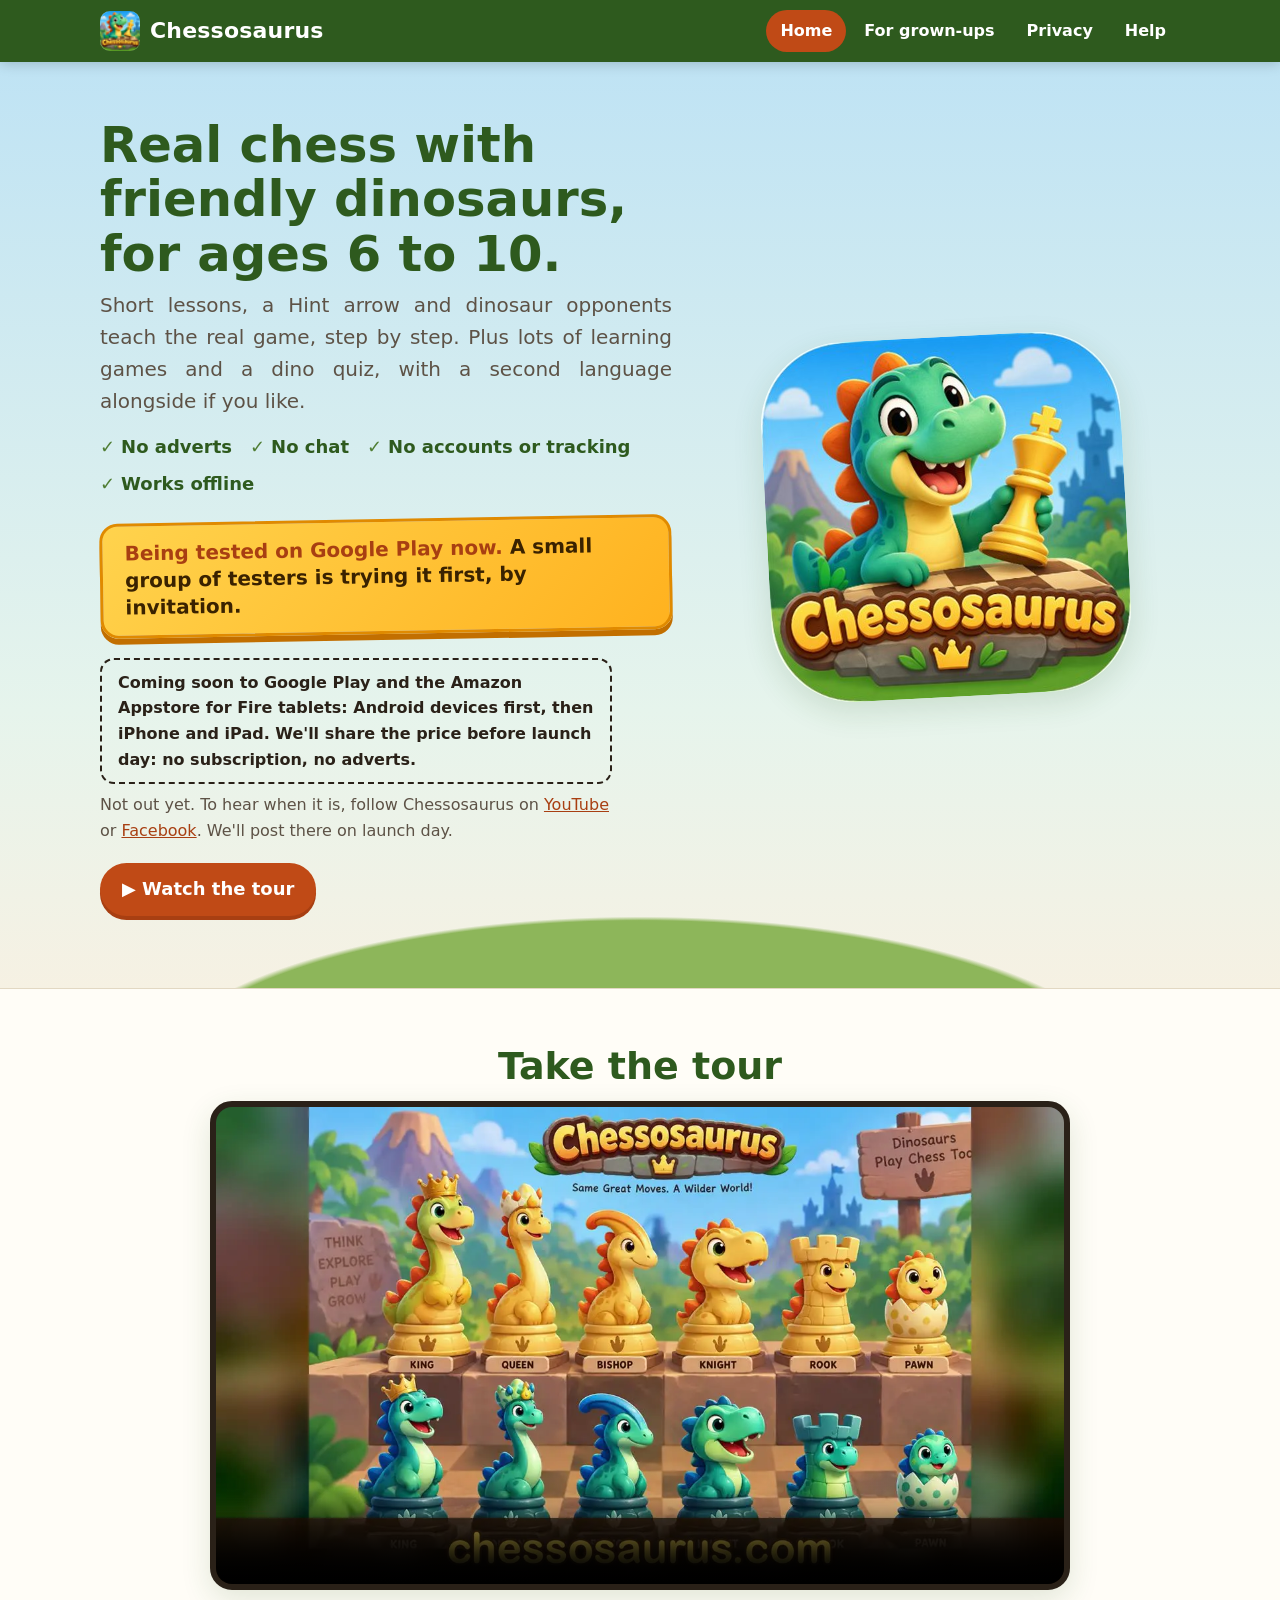
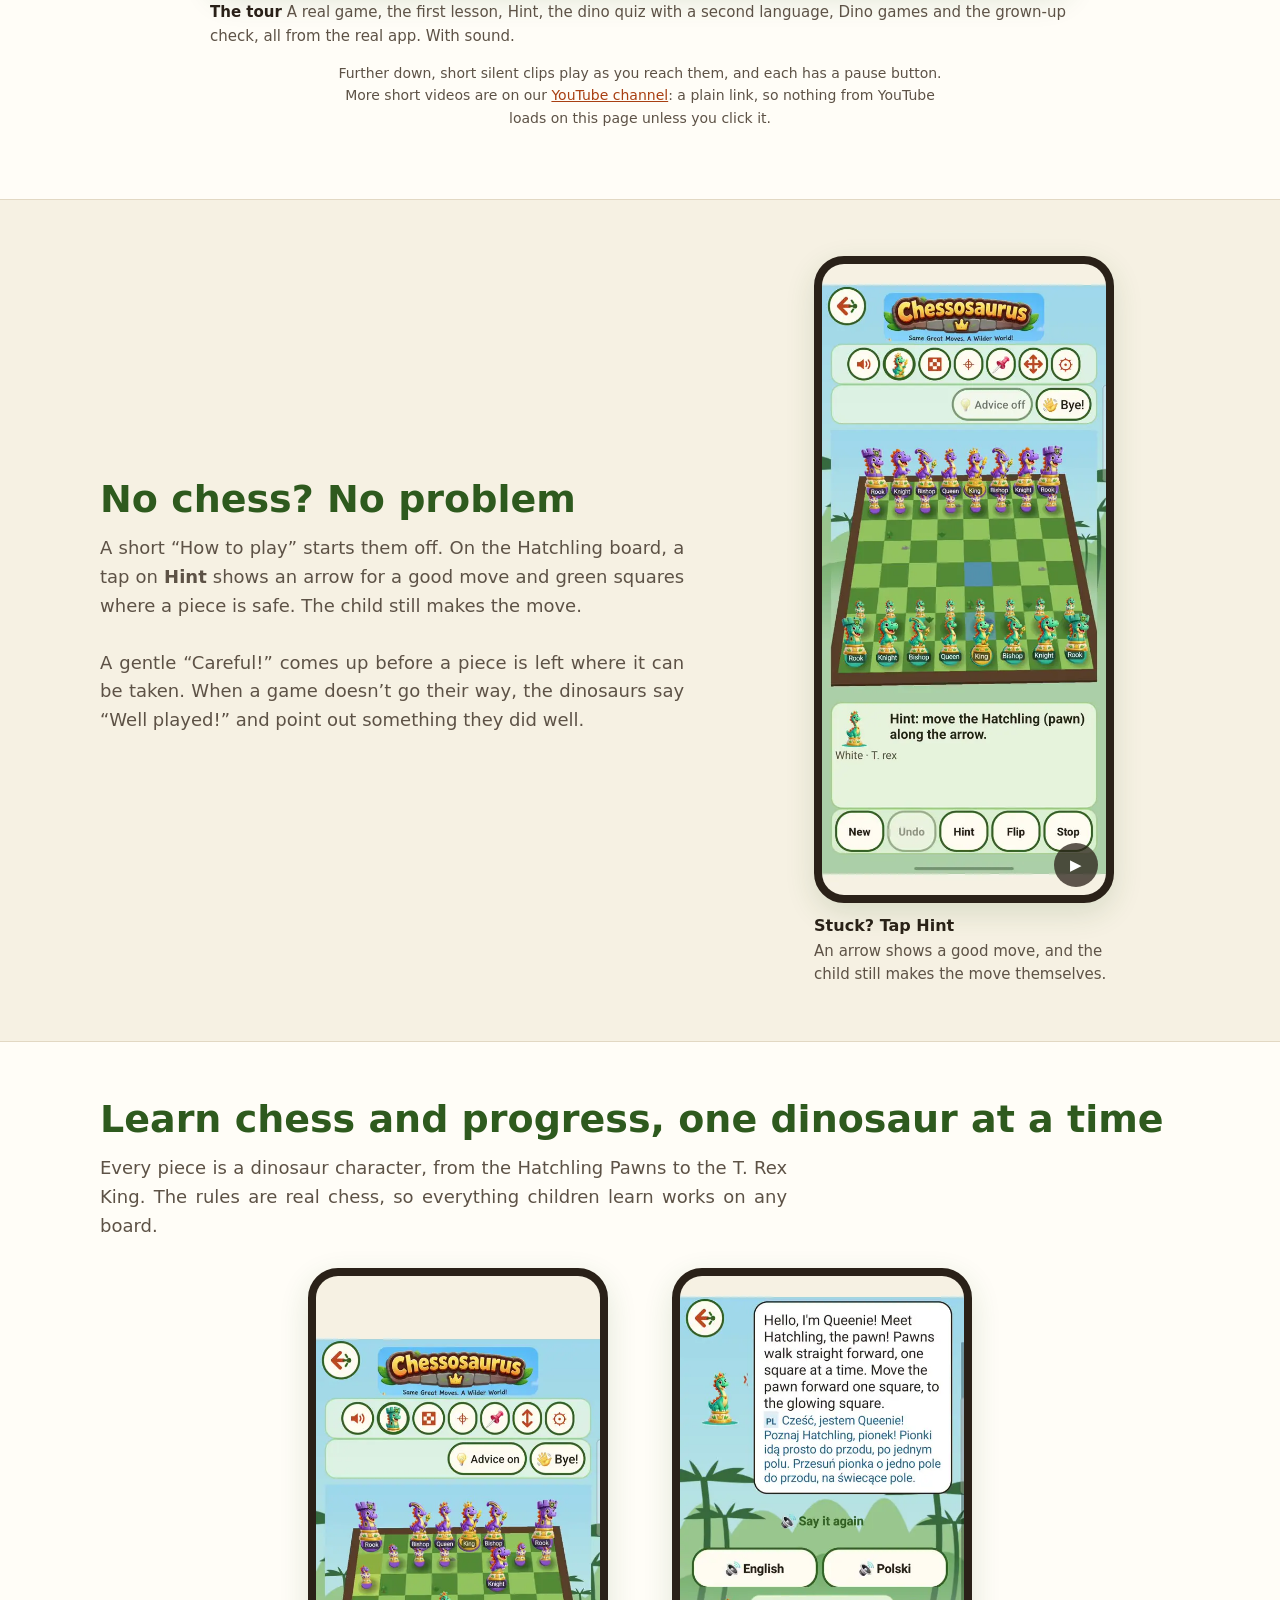
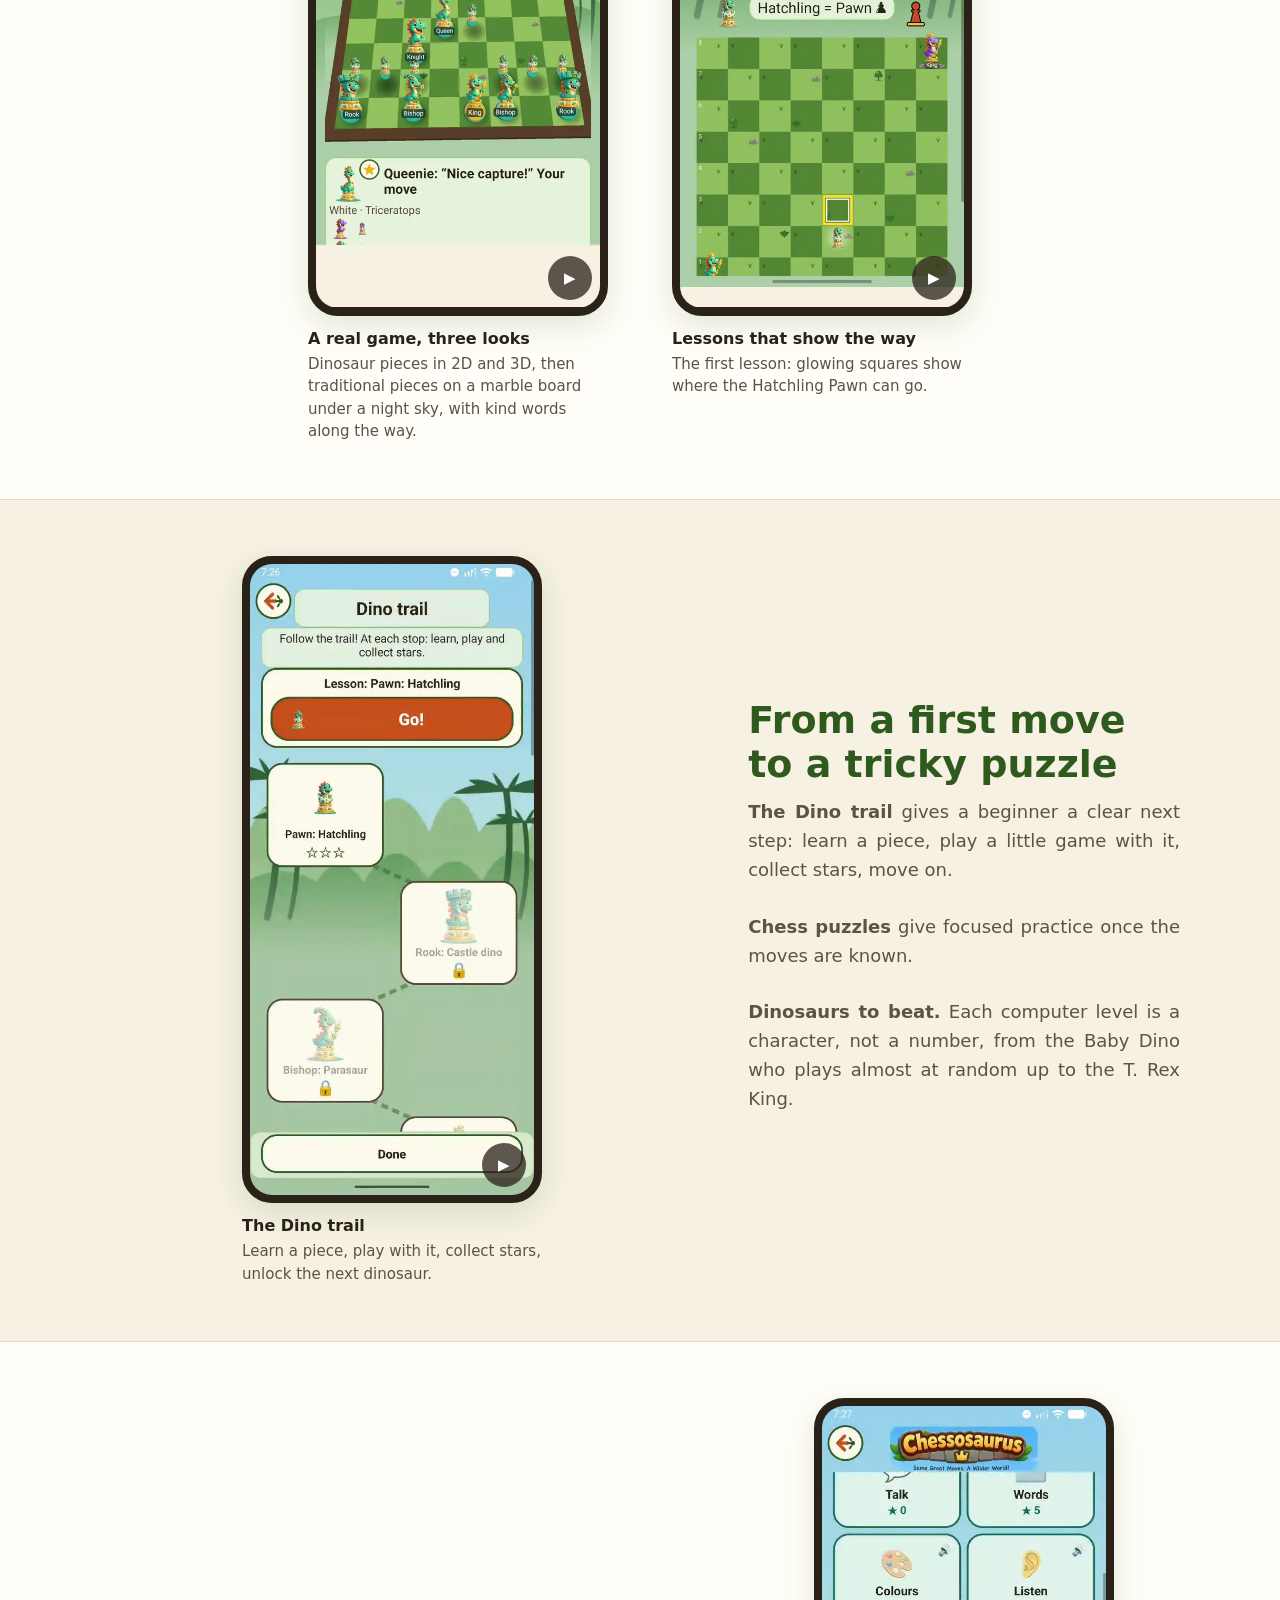
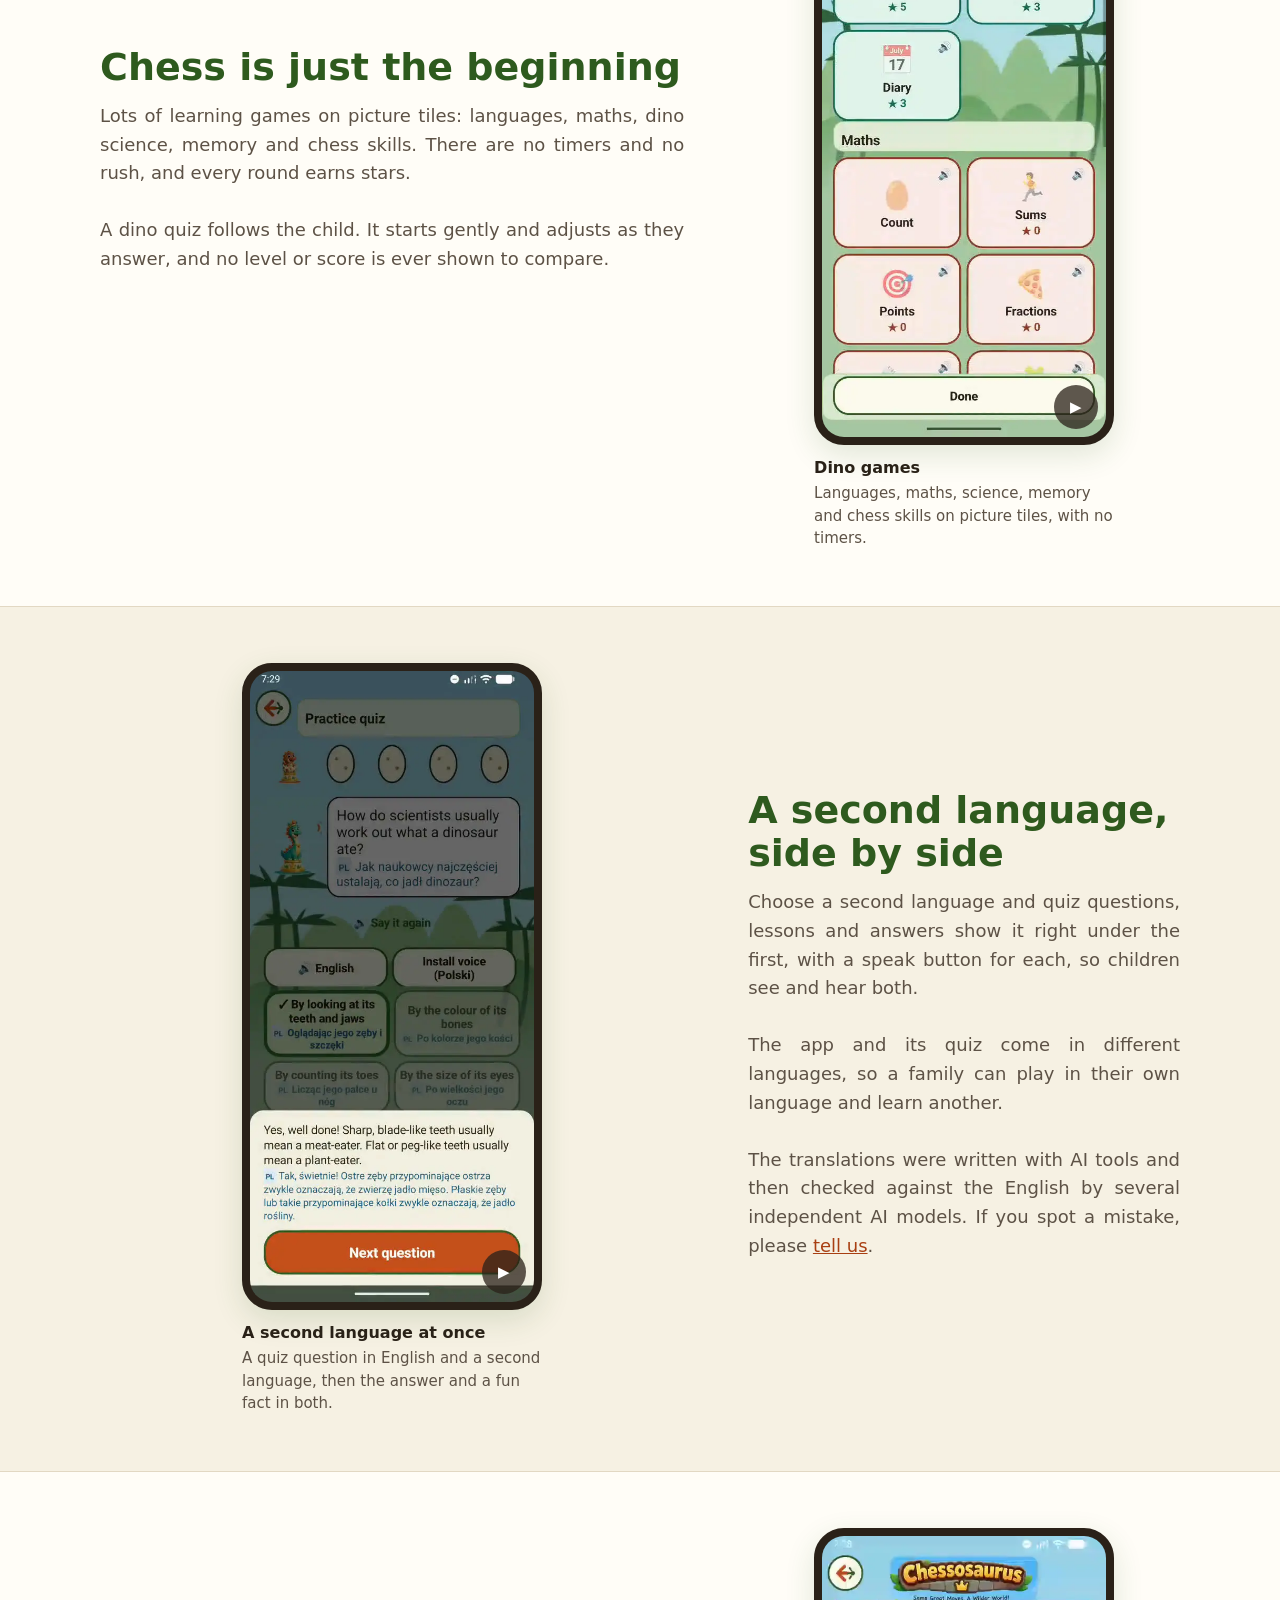
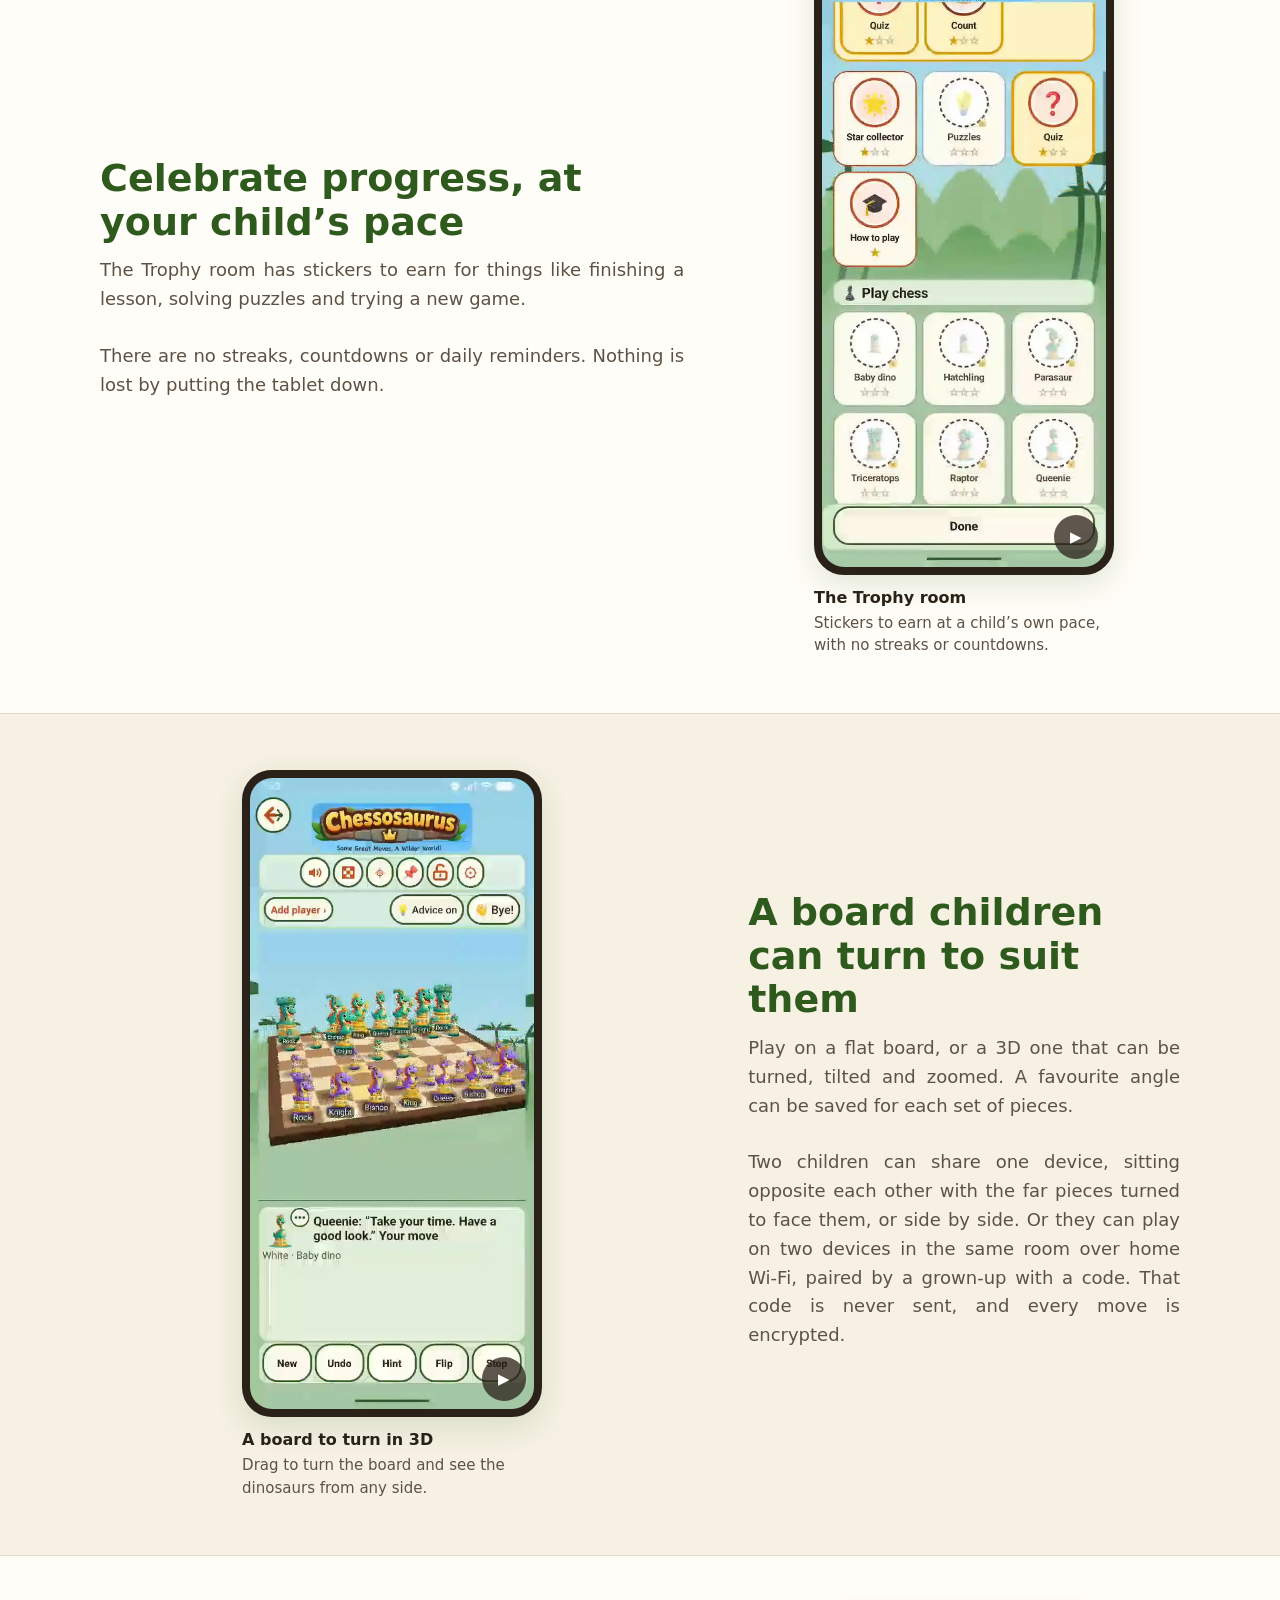
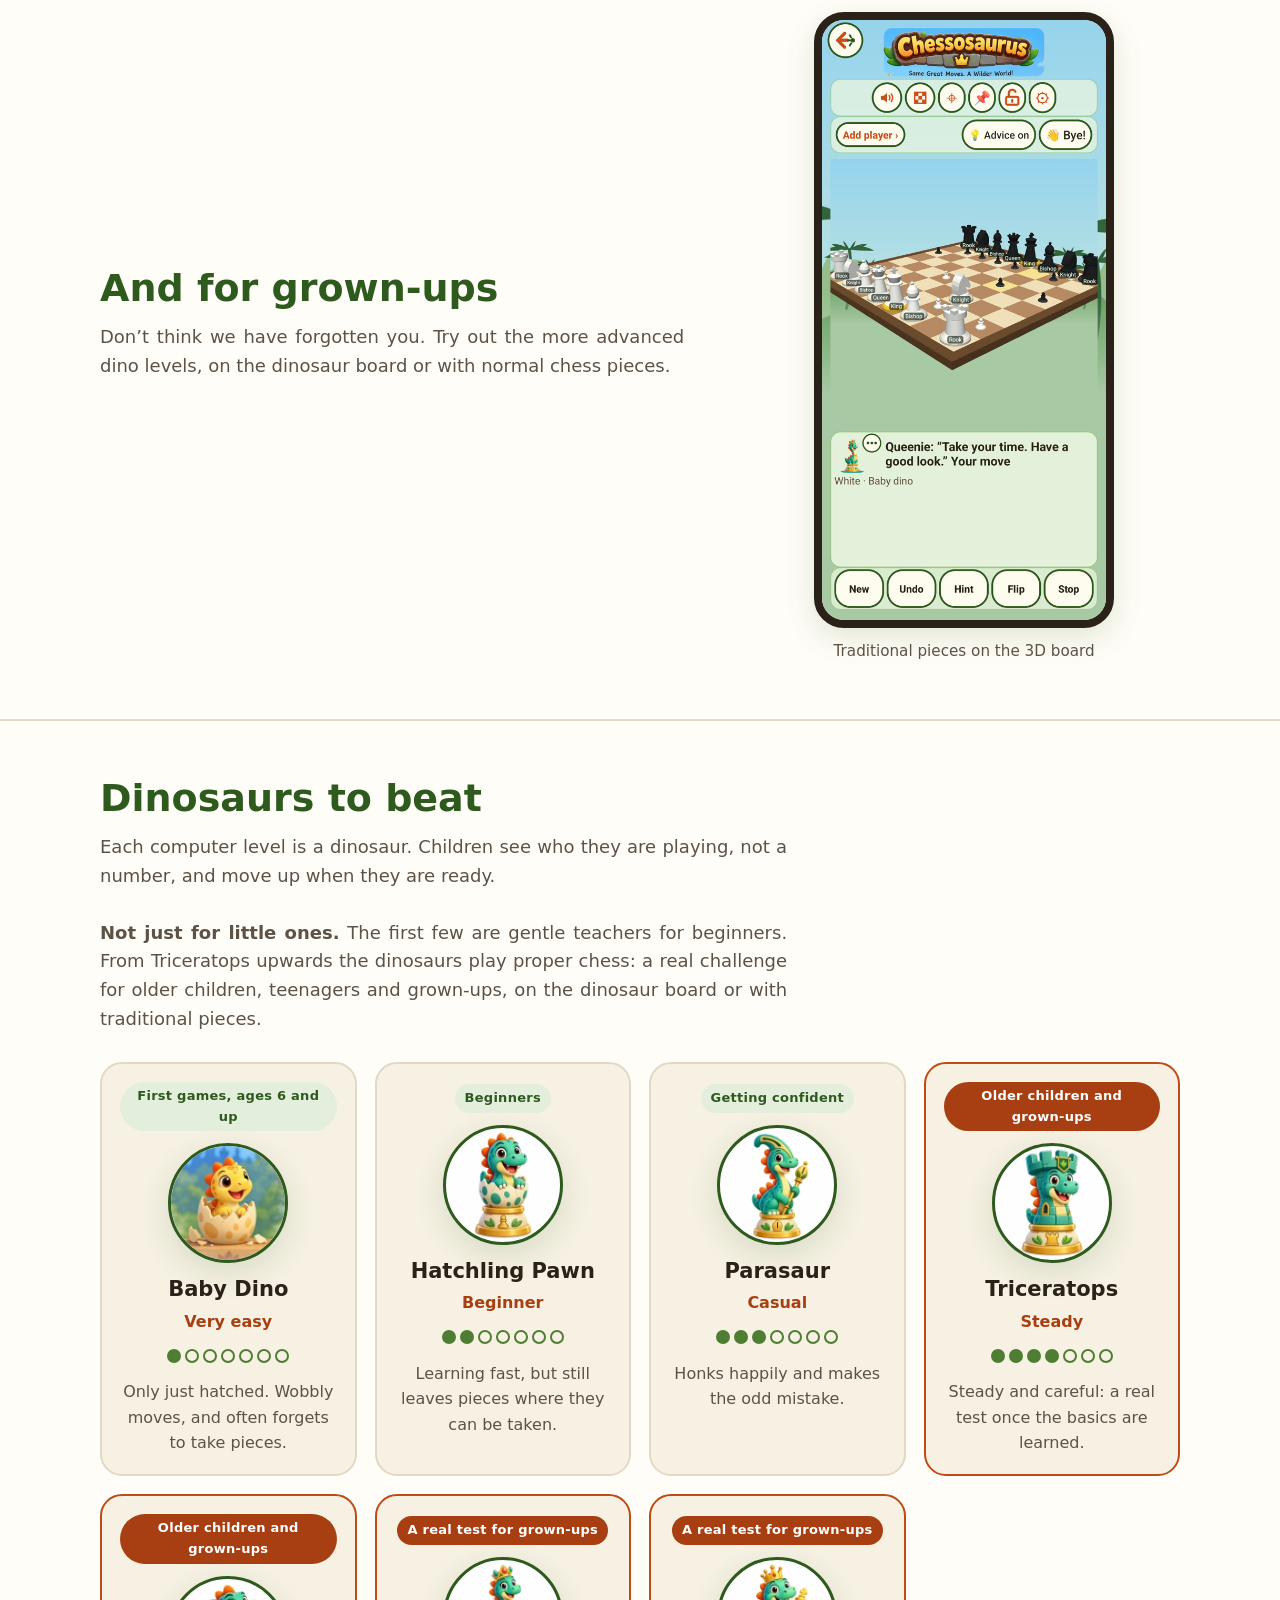
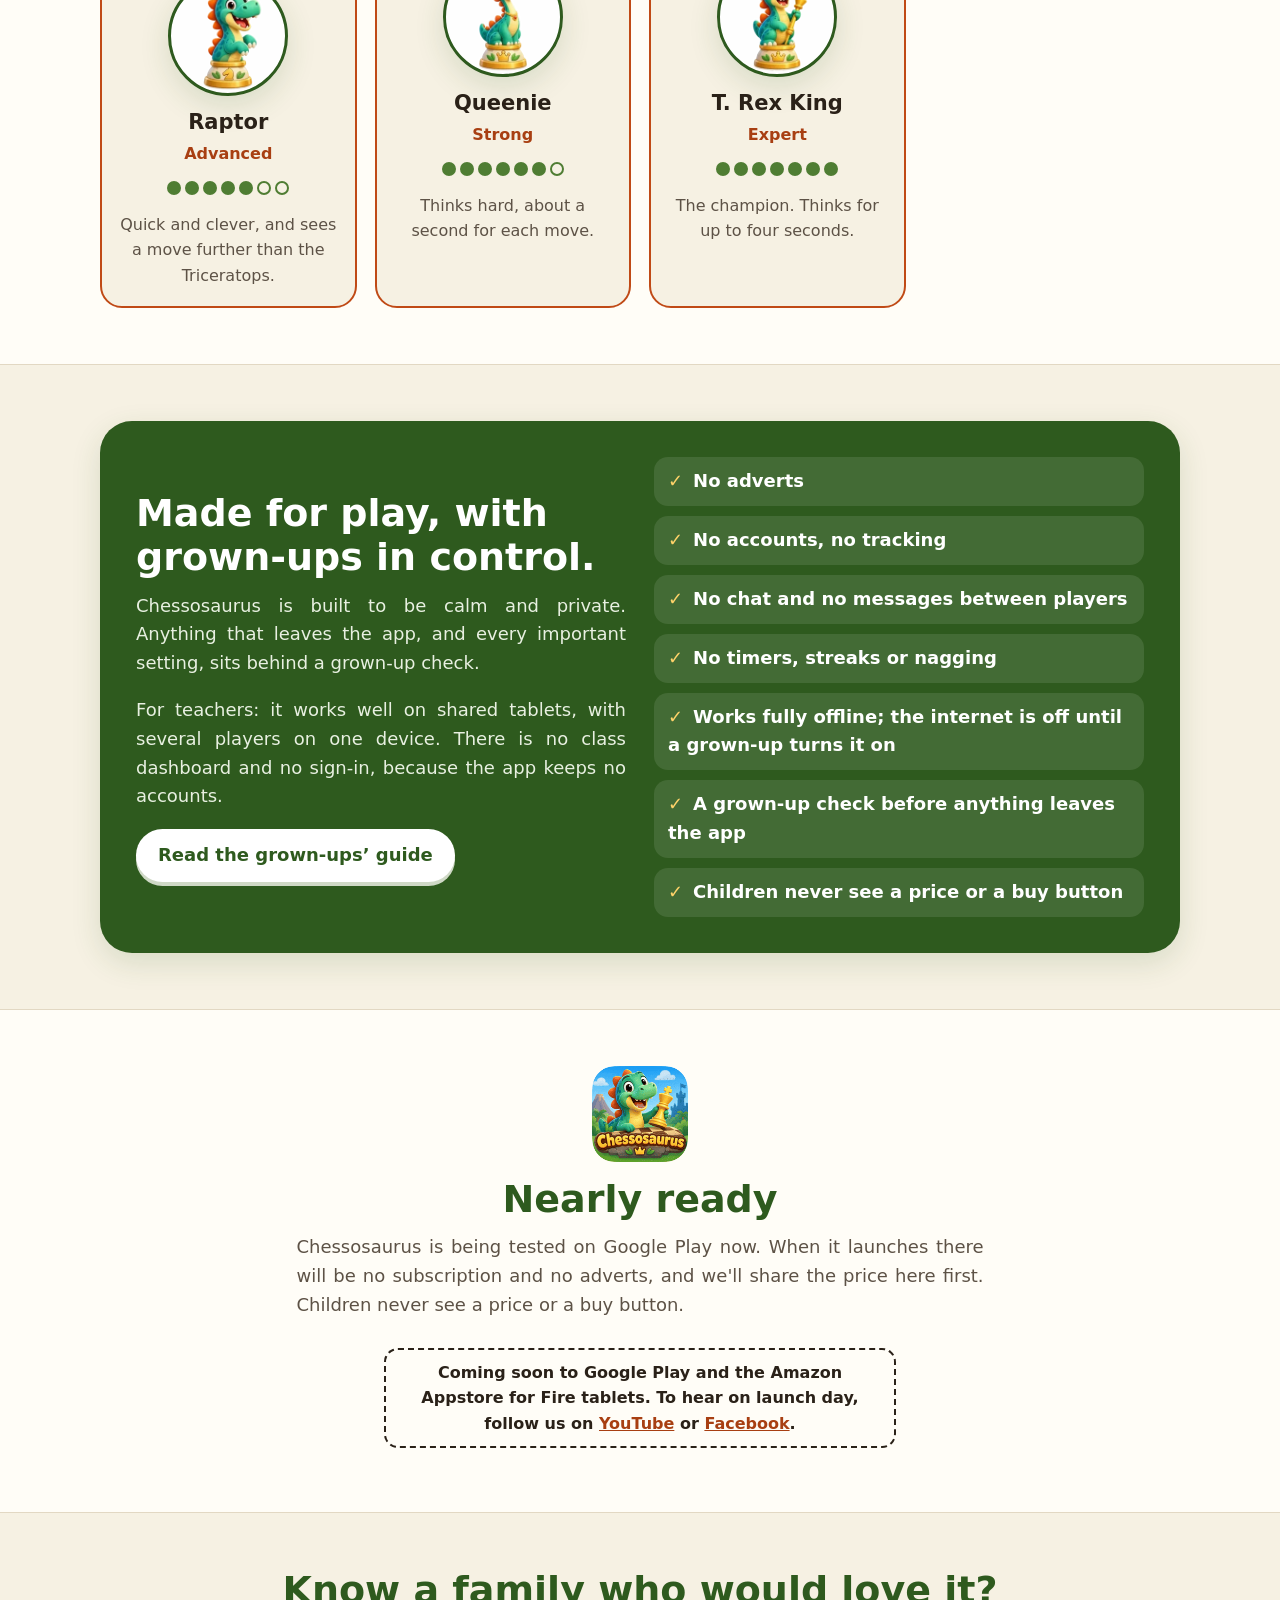
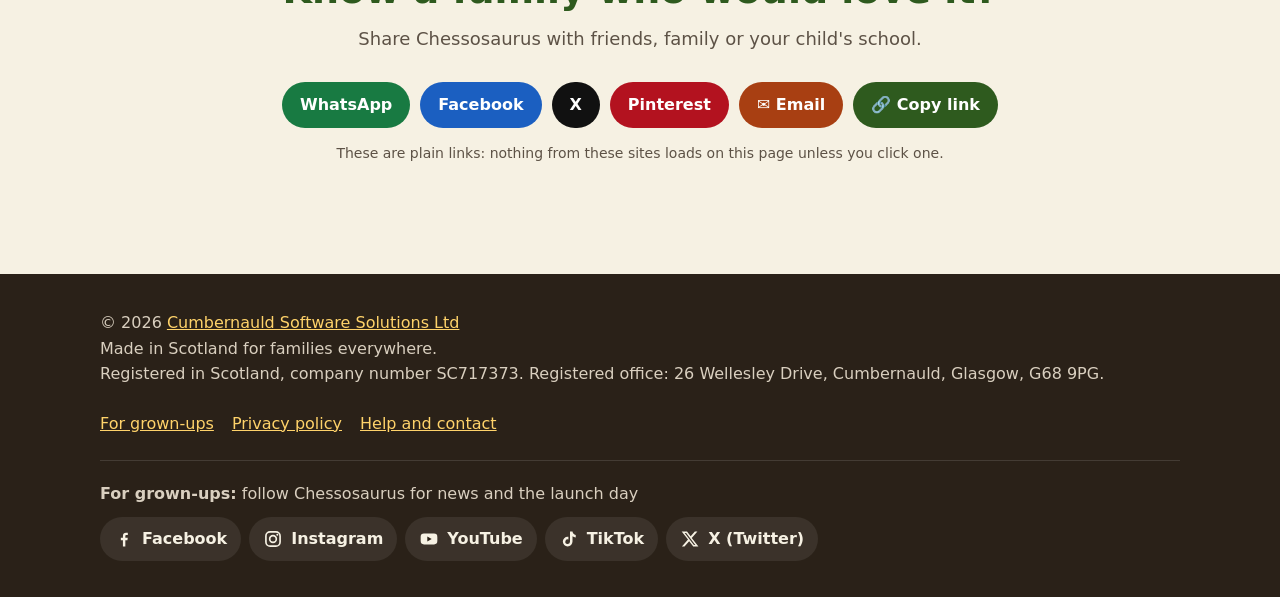
==== commit 48367656: "Wording for 1.0.7 and the free Google Play test (council review, 24 Nov 2026) Ages 6 to 10; no price" ====
--- a/index.html
+++ b/index.html
@@ -4,11 +4,11 @@
 <meta charset="utf-8">
 <meta name="viewport" content="width=device-width, initial-scale=1">
 <meta name="color-scheme" content="only light">
-<title>Chessosaurus: dinosaur chess app for kids aged 6 to 12</title>
-<meta name="description" content="Real chess for children aged 6 to 12, taught by friendly dinosaurs: short lessons, a Hint arrow and dinosaur opponents. Pay once. No ads, no chat, no tracking.">
+<title>Chessosaurus: dinosaur chess app for kids aged 6 to 10</title>
+<meta name="description" content="Real chess for children aged 6 to 10, taught by friendly dinosaurs: short lessons, a Hint arrow and dinosaur opponents. Coming soon to Google Play. No ads, no chat, no tracking.">
 <link rel="canonical" href="https://www.chessosaurus.com/">
-<meta property="og:title" content="Chessosaurus: real chess with friendly dinosaurs, for ages 6 to 12">
-<meta property="og:description" content="Dinosaurs teach real chess to ages 6 to 12; traditional pieces and tougher opponents for those a little older. Pay once. No ads, no accounts, no tracking.">
+<meta property="og:title" content="Chessosaurus: real chess with friendly dinosaurs, for ages 6 to 10">
+<meta property="og:description" content="Dinosaurs teach real chess to ages 6 to 10; traditional pieces and tougher opponents for those a little older. Coming soon to Google Play. No ads, no accounts, no tracking.">
 <meta property="og:image" content="https://www.chessosaurus.com/img/share.jpg">
 <meta property="og:url" content="https://www.chessosaurus.com/">
 <meta property="og:image:width" content="1024">
@@ -18,7 +18,7 @@
 <meta property="og:site_name" content="Chessosaurus">
 <meta property="og:locale" content="en_GB">
 <meta name="twitter:card" content="summary_large_image">
-<script type="application/ld+json">{"@context":"https://schema.org","@graph":[{"@type":"Organization","@id":"https://www.chessosaurus.com/#maker","name":"Cumbernauld Software Solutions Ltd","url":"https://cumbernauldsoftwaresolutions.com/","address":{"@type":"PostalAddress","streetAddress":"26 Wellesley Drive","addressLocality":"Cumbernauld","postalCode":"G68 9PG","addressCountry":"GB"},"identifier":{"@type":"PropertyValue","propertyID":"Companies House company number","value":"SC717373"}},{"@type":"WebSite","@id":"https://www.chessosaurus.com/#site","url":"https://www.chessosaurus.com/","name":"Chessosaurus","inLanguage":"en-GB","publisher":{"@id":"https://www.chessosaurus.com/#maker"},"about":{"@id":"https://www.chessosaurus.com/#app"}},{"@type":["MobileApplication","VideoGame"],"@id":"https://www.chessosaurus.com/#app","name":"Chessosaurus","url":"https://www.chessosaurus.com/","description":"A chess and learning app for children aged 6 to 12, with traditional pieces and stronger opponents for older players: real chess taught by friendly dinosaurs, with short lessons, a Hint arrow, dinosaur opponents, chess puzzles, learning games and a quiz in two languages at once. No adverts, no accounts, no chat and no tracking.","operatingSystem":"Android 8.0 or later; Fire OS 7 or later","gamePlatform":["Android phones and tablets","Amazon Fire tablets"],"applicationCategory":"EducationalApplication","applicationSubCategory":"Chess","genre":["Chess","Educational game"],"image":"https://www.chessosaurus.com/img/share.jpg","screenshot":["https://www.chessosaurus.com/video/clip-game.jpg","https://www.chessosaurus.com/video/clip-hint.jpg","https://www.chessosaurus.com/img/shot-board3d-classic.jpg"],"video":{"@id":"https://www.chessosaurus.com/#tour"},"inLanguage":["en","es","fr","de","it","pt","nl","pl","sv","zh-Hans","ja","ko"],"audience":{"@type":"PeopleAudience","suggestedMinAge":6,"suggestedMaxAge":12},"isFamilyFriendly":true,"countryOfOrigin":{"@type":"Country","name":"United Kingdom"},"offers":[{"@type":"Offer","price":"1.99","priceCurrency":"GBP","eligibleRegion":"GB"},{"@type":"Offer","price":"2.99","priceCurrency":"USD","eligibleRegion":"US"},{"@type":"Offer","price":"3.50","priceCurrency":"CAD","eligibleRegion":"CA"}],"author":{"@id":"https://www.chessosaurus.com/#maker"},"publisher":{"@id":"https://www.chessosaurus.com/#maker"},"sameAs":["https://www.youtube.com/@chessosaurusapp","https://www.facebook.com/chessosaurusapp","https://www.instagram.com/chessosaurusapp/","https://x.com/chessosaurusapp","https://www.tiktok.com/@chessosaurus"]},{"@type":"VideoObject","@id":"https://www.chessosaurus.com/#tour","name":"Chessosaurus: the two-minute tour","description":"A real game, the first lesson, Hint, the dino quiz in two languages, Dino games and the grown-up check, all recorded from the Chessosaurus app.","thumbnailUrl":"https://www.chessosaurus.com/video/tour.jpg","uploadDate":"2026-11-18T12:00:00+00:00","duration":"PT1M57S","contentUrl":"https://www.chessosaurus.com/video/tour.mp4","inLanguage":"en-GB","isFamilyFriendly":true,"publisher":{"@id":"https://www.chessosaurus.com/#maker"}}]}</script>
+<script type="application/ld+json">{"@context":"https://schema.org","@graph":[{"@type":"Organization","@id":"https://www.chessosaurus.com/#maker","name":"Cumbernauld Software Solutions Ltd","url":"https://cumbernauldsoftwaresolutions.com/","address":{"@type":"PostalAddress","streetAddress":"26 Wellesley Drive","addressLocality":"Cumbernauld","postalCode":"G68 9PG","addressCountry":"GB"},"identifier":{"@type":"PropertyValue","propertyID":"Companies House company number","value":"SC717373"}},{"@type":"WebSite","@id":"https://www.chessosaurus.com/#site","url":"https://www.chessosaurus.com/","name":"Chessosaurus","inLanguage":"en-GB","publisher":{"@id":"https://www.chessosaurus.com/#maker"},"about":{"@id":"https://www.chessosaurus.com/#app"}},{"@type":["MobileApplication","VideoGame"],"@id":"https://www.chessosaurus.com/#app","name":"Chessosaurus","url":"https://www.chessosaurus.com/","description":"A chess and learning app for children aged 6 to 10, with traditional pieces and stronger opponents for older players: real chess taught by friendly dinosaurs, with short lessons, a Hint arrow, dinosaur opponents, chess puzzles, learning games and a quiz that can show a second language alongside. No adverts, no accounts, no chat and no tracking.","operatingSystem":"Android 8.0 or later; Fire OS 7 or later","gamePlatform":["Android devices","Amazon Fire tablets"],"applicationCategory":"EducationalApplication","applicationSubCategory":"Chess","genre":["Chess","Educational game"],"image":"https://www.chessosaurus.com/img/share.jpg","screenshot":["https://www.chessosaurus.com/video/clip-game.jpg","https://www.chessosaurus.com/video/clip-hint.jpg","https://www.chessosaurus.com/img/shot-board3d-classic.jpg"],"video":{"@id":"https://www.chessosaurus.com/#tour"},"inLanguage":["en","es","fr","de","it","pt","nl","pl","sv","zh-Hans","ja","ko"],"audience":{"@type":"PeopleAudience","suggestedMinAge":6,"suggestedMaxAge":10},"isFamilyFriendly":true,"countryOfOrigin":{"@type":"Country","name":"United Kingdom"},"author":{"@id":"https://www.chessosaurus.com/#maker"},"publisher":{"@id":"https://www.chessosaurus.com/#maker"},"sameAs":["https://www.youtube.com/@chessosaurusapp","https://www.facebook.com/chessosaurusapp","https://www.instagram.com/chessosaurusapp/","https://x.com/chessosaurusapp","https://www.tiktok.com/@chessosaurus"]},{"@type":"VideoObject","@id":"https://www.chessosaurus.com/#tour","name":"Chessosaurus: the tour","description":"A real game, the first lesson, Hint, the dino quiz with a second language, Dino games and the grown-up check, all recorded from the Chessosaurus app.","thumbnailUrl":"https://www.chessosaurus.com/video/tour.jpg","uploadDate":"2026-11-18T12:00:00+00:00","duration":"PT1M57S","contentUrl":"https://www.chessosaurus.com/video/tour.mp4","inLanguage":"en-GB","isFamilyFriendly":true,"publisher":{"@id":"https://www.chessosaurus.com/#maker"}}]}</script>
 <meta name="theme-color" content="#2e5a1e">
 <link rel="icon" href="/favicon.ico" sizes="48x48">
 <link rel="icon" href="/img/icon-192.png" type="image/png" sizes="192x192">
@@ -46,21 +46,20 @@
   <div class="hero">
     <div class="wrap">
       <div>
-        <h1>Real chess with friendly dinosaurs, for ages 6 to 12.</h1>
-        <p class="lead">Short lessons, a Hint arrow and dinosaur opponents teach the real game, step by step. Plus lots of learning games and a quiz in two languages at once.</p>
+        <h1>Real chess with friendly dinosaurs, for ages 6 to 10.</h1>
+        <p class="lead">Short lessons, a Hint arrow and dinosaur opponents teach the real game, step by step. Plus lots of learning games and a dino quiz, with a second language alongside if you like.</p>
         <ul class="ticks" aria-label="Safe by design">
           <li>No adverts</li>
           <li>No chat</li>
           <li>No accounts or tracking</li>
           <li>Works offline</li>
         </ul>
-        <p class="price-flash"><strong>Pay once: £1.99 · US$2.99 · C$3.50.<br>Play as much as you like.</strong> No subscription and nothing more to buy. Free for 3 days on Google Play.</p>
-        <p class="price-other">Other countries: Google Play and Amazon show the price in your own money.</p>
+        <p class="price-flash"><strong>Being tested on Google Play now.</strong> A small group of testers is trying it first, by invitation.</p>
         <div class="launch">
-          <p class="soon"><strong>Coming soon</strong> to Google Play and the Amazon Appstore for Fire tablets: Android phones and tablets first, then iPhone and iPad.</p>
+          <p class="soon"><strong>Coming soon</strong> to Google Play and the Amazon Appstore for Fire tablets: Android devices first, then iPhone and iPad. We'll share the price before launch day: no subscription, no adverts.</p>
           <p class="launch-news">Not out yet. To hear when it is, follow Chessosaurus on <a href="https://www.youtube.com/@chessosaurusapp" rel="noopener noreferrer">YouTube</a> or <a href="https://www.facebook.com/chessosaurusapp" rel="noopener noreferrer">Facebook</a>. We'll post there on launch day.</p>
         </div>
-        <div class="hero-cta"><a class="btn" href="#tour-title">▶ Watch the two-minute tour</a></div>
+        <div class="hero-cta"><a class="btn" href="#tour-title">▶ Watch the tour</a></div>
       </div>
       <div class="hero-art">
         <img src="img/hero-dino.jpg" alt="The Chessosaurus dinosaur holding a golden chess king" width="440" height="440" fetchpriority="high">
@@ -70,12 +69,12 @@
 
   <section class="alt" aria-labelledby="tour-title">
     <div class="wrap tour">
-      <h2 id="tour-title">Take the two-minute tour</h2>
+      <h2 id="tour-title">Take the tour</h2>
       <figure class="tour-video">
         <video controls preload="none" playsinline poster="video/tour.webp" width="1280" height="720" aria-describedby="tour-cap">
           <source src="video/tour.mp4" type="video/mp4">
         </video>
-        <figcaption id="tour-cap"><strong>The two-minute tour</strong> A real game, the first lesson, Hint, the dino quiz in two languages, Dino games and the grown-up check, all from the real app. 1 min 57 s, with sound (about 8 MB).</figcaption>
+        <figcaption id="tour-cap"><strong>The tour</strong> A real game, the first lesson, Hint, the dino quiz with a second language, Dino games and the grown-up check, all from the real app. With sound.</figcaption>
       </figure>
       <p class="small-note">Further down, short silent clips play as you reach them, and each has a pause button. More short videos are on our <a href="https://www.youtube.com/@chessosaurusapp" rel="noopener noreferrer">YouTube channel</a>: a plain link, so nothing from YouTube loads on this page unless you click it.</p>
     </div>
@@ -85,7 +84,7 @@
     <div class="wrap feature">
       <div class="feature-text">
         <h2 id="nochess-title">No chess? No problem</h2>
-        <p class="intro">A one-minute “How to play” starts them off. On the Hatchling board, a tap on <strong>Hint</strong> shows an arrow for a good move and green squares where a piece is safe. The child still makes the move.</p>
+        <p class="intro">A short “How to play” starts them off. On the Hatchling board, a tap on <strong>Hint</strong> shows an arrow for a good move and green squares where a piece is safe. The child still makes the move.</p>
         <p class="intro">A gentle “Careful!” comes up before a piece is left where it can be taken. When a game doesn’t go their way, the dinosaurs say “Well played!” and point out something they did well.</p>
       </div>
       <figure class="frame clip">
@@ -127,7 +126,7 @@
         <h2 id="path-title">From a first move to a tricky puzzle</h2>
         <p class="intro"><strong>The Dino trail</strong> gives a beginner a clear next step: learn a piece, play a little game with it, collect stars, move on.</p>
         <p class="intro"><strong>Chess puzzles</strong> give focused practice once the moves are known.</p>
-        <p class="intro"><strong>Dinosaurs to beat.</strong> Each computer level is a character, not a number, from the Baby Dino who plays almost at random up to the T. Rex.</p>
+        <p class="intro"><strong>Dinosaurs to beat.</strong> Each computer level is a character, not a number, from the Baby Dino who plays almost at random up to the T. Rex King.</p>
       </div>
       <figure class="frame clip">
         <div class="clip-box">
@@ -159,9 +158,9 @@
   <section aria-labelledby="langs-title">
     <div class="wrap feature flip">
       <div class="feature-text">
-        <h2 id="langs-title">Two languages, side by side</h2>
+        <h2 id="langs-title">A second language, side by side</h2>
         <p class="intro">Choose a second language and quiz questions, lessons and answers show it right under the first, with a speak button for each, so children see and hear both.</p>
-        <p class="intro">Many languages, including English, Spanish, French, German, Italian, Portuguese, Dutch, Polish, Swedish, Chinese (simplified), Japanese and Korean.</p>
+        <p class="intro">The app and its quiz come in different languages, so a family can play in their own language and learn another.</p>
         <p class="intro">The translations were written with AI tools and then checked against the English by several independent AI models. If you spot a mistake, please <a href="help.html">tell us</a>.</p>
       </div>
       <figure class="frame clip">
@@ -169,7 +168,7 @@
           <video src="video/clip-quiz.mp4" poster="video/clip-quiz.webp" width="540" height="1200" muted loop playsinline preload="none" data-clip aria-describedby="cap-quiz"></video>
           <button class="video-toggle" type="button" aria-label="Pause this clip" hidden>❚❚</button>
         </div>
-        <figcaption id="cap-quiz"><strong>Two languages at once</strong> A quiz question in English and a second language, then the answer and a fun fact in both.</figcaption>
+        <figcaption id="cap-quiz"><strong>A second language at once</strong> A quiz question in English and a second language, then the answer and a fun fact in both.</figcaption>
       </figure>
     </div>
   </section>
@@ -196,7 +195,7 @@
       <div class="feature-text">
         <h2 id="board-title">A board children can turn to suit them</h2>
         <p class="intro">Play on a flat board, or a 3D one that can be turned, tilted and zoomed. A favourite angle can be saved for each set of pieces.</p>
-        <p class="intro">Two children can play on one device, taking turns, or on two devices in the same room over home Wi-Fi, paired by a grown-up with a code.</p>
+        <p class="intro">Two children can share one device, sitting opposite each other with the far pieces turned to face them, or side by side. Or they can play on two devices in the same room over home Wi-Fi, paired by a grown-up with a code. That code is never sent, and every move is encrypted.</p>
       </div>
       <figure class="frame clip">
         <div class="clip-box">
@@ -229,15 +228,15 @@
           <img class="level-art" src="img/level-1-baby.webp" alt="" width="120" height="120" loading="lazy">
           <h3>Baby Dino</h3>
           <p class="level-word">Very easy</p>
-          <span class="steps" role="img" aria-label="Level 1 of 7"><i class="on"></i><i></i><i></i><i></i><i></i><i></i><i></i></span>
+          <span class="steps" role="img" aria-label="Very easy"><i class="on"></i><i></i><i></i><i></i><i></i><i></i><i></i></span>
           <p>Only just hatched. Wobbly moves, and often forgets to take pieces.</p>
         </li>
         <li class="level">
           <p class="suits">Beginners</p>
           <img class="level-art" src="img/level-2-pawn.webp" alt="" width="120" height="120" loading="lazy">
-          <h3>Hatchling</h3>
+          <h3>Hatchling Pawn</h3>
           <p class="level-word">Beginner</p>
-          <span class="steps" role="img" aria-label="Level 2 of 7"><i class="on"></i><i class="on"></i><i></i><i></i><i></i><i></i><i></i></span>
+          <span class="steps" role="img" aria-label="Beginner"><i class="on"></i><i class="on"></i><i></i><i></i><i></i><i></i><i></i></span>
           <p>Learning fast, but still leaves pieces where they can be taken.</p>
         </li>
         <li class="level">
@@ -245,7 +244,7 @@
           <img class="level-art" src="img/level-3-bishop.webp" alt="" width="120" height="120" loading="lazy">
           <h3>Parasaur</h3>
           <p class="level-word">Casual</p>
-          <span class="steps" role="img" aria-label="Level 3 of 7"><i class="on"></i><i class="on"></i><i class="on"></i><i></i><i></i><i></i><i></i></span>
+          <span class="steps" role="img" aria-label="Casual"><i class="on"></i><i class="on"></i><i class="on"></i><i></i><i></i><i></i><i></i></span>
           <p>Honks happily and makes the odd mistake.</p>
         </li>
         <li class="level grown">
@@ -253,7 +252,7 @@
           <img class="level-art" src="img/level-4-rook.webp" alt="" width="120" height="120" loading="lazy">
           <h3>Triceratops</h3>
           <p class="level-word">Steady</p>
-          <span class="steps" role="img" aria-label="Level 4 of 7"><i class="on"></i><i class="on"></i><i class="on"></i><i class="on"></i><i></i><i></i><i></i></span>
+          <span class="steps" role="img" aria-label="Steady"><i class="on"></i><i class="on"></i><i class="on"></i><i class="on"></i><i></i><i></i><i></i></span>
           <p>Steady and careful: a real test once the basics are learned.</p>
         </li>
         <li class="level grown">
@@ -261,7 +260,7 @@
           <img class="level-art" src="img/level-5-knight.webp" alt="" width="120" height="120" loading="lazy">
           <h3>Raptor</h3>
           <p class="level-word">Advanced</p>
-          <span class="steps" role="img" aria-label="Level 5 of 7"><i class="on"></i><i class="on"></i><i class="on"></i><i class="on"></i><i class="on"></i><i></i><i></i></span>
+          <span class="steps" role="img" aria-label="Advanced"><i class="on"></i><i class="on"></i><i class="on"></i><i class="on"></i><i class="on"></i><i></i><i></i></span>
           <p>Quick and clever, and sees a move further than the Triceratops.</p>
         </li>
         <li class="level grown">
@@ -269,15 +268,15 @@
           <img class="level-art" src="img/level-6-queen.webp" alt="" width="120" height="120" loading="lazy">
           <h3>Queenie</h3>
           <p class="level-word">Strong</p>
-          <span class="steps" role="img" aria-label="Level 6 of 7"><i class="on"></i><i class="on"></i><i class="on"></i><i class="on"></i><i class="on"></i><i class="on"></i><i></i></span>
+          <span class="steps" role="img" aria-label="Strong"><i class="on"></i><i class="on"></i><i class="on"></i><i class="on"></i><i class="on"></i><i class="on"></i><i></i></span>
           <p>Thinks hard, about a second for each move.</p>
         </li>
         <li class="level grown">
           <p class="suits">A real test for grown-ups</p>
           <img class="level-art" src="img/level-7-king.webp" alt="" width="120" height="120" loading="lazy">
-          <h3>T. Rex</h3>
+          <h3>T. Rex King</h3>
           <p class="level-word">Expert</p>
-          <span class="steps" role="img" aria-label="Level 7 of 7"><i class="on"></i><i class="on"></i><i class="on"></i><i class="on"></i><i class="on"></i><i class="on"></i><i class="on"></i></span>
+          <span class="steps" role="img" aria-label="Expert"><i class="on"></i><i class="on"></i><i class="on"></i><i class="on"></i><i class="on"></i><i class="on"></i><i class="on"></i></span>
           <p>The champion. Thinks for up to four seconds.</p>
         </li>
       </ol>
@@ -309,8 +308,8 @@
   <section class="alt" aria-labelledby="close-title">
     <div class="wrap closing">
       <img src="img/icon-180.png" alt="" width="96" height="96" loading="lazy">
-      <h2 id="close-title">Pay once. Play as much as you like.</h2>
-      <p class="intro">£1.99, once in the UK. US$2.99 in the United States and C$3.50 in Canada. No subscription, no adverts and nothing more to buy inside. On Google Play your family can try everything free for 3 days; after that, a grown-up decides. On the Amazon Appstore it is bought once before download, with no trial. Children never see a price or a buy button. In other countries, Google Play and Amazon show the price in your own money.</p>
+      <h2 id="close-title">Nearly ready</h2>
+      <p class="intro">Chessosaurus is being tested on Google Play now. When it launches there will be no subscription and no adverts, and we'll share the price here first. Children never see a price or a buy button.</p>
       <p class="soon centre"><strong>Coming soon</strong> to Google Play and the Amazon Appstore for Fire tablets. To hear on launch day, follow us on <a href="https://www.youtube.com/@chessosaurusapp" rel="noopener noreferrer">YouTube</a> or <a href="https://www.facebook.com/chessosaurusapp" rel="noopener noreferrer">Facebook</a>.</p>
     </div>
   </section>
@@ -389,7 +388,7 @@
   }, { threshold: [0, 0.25, 0.5, 0.75, 1] });
   clips.forEach(function (v) { io.observe(v); });
 })();
-// Share: the phone's own share sheet where there is one, and a copy-link button. Nothing is sent anywhere by this page.
+// Share: the device's own share sheet where there is one, and a copy-link button. Nothing is sent anywhere by this page.
 (function () {
   var url = "https://www.chessosaurus.com/";
   var native = document.querySelector("[data-share]");
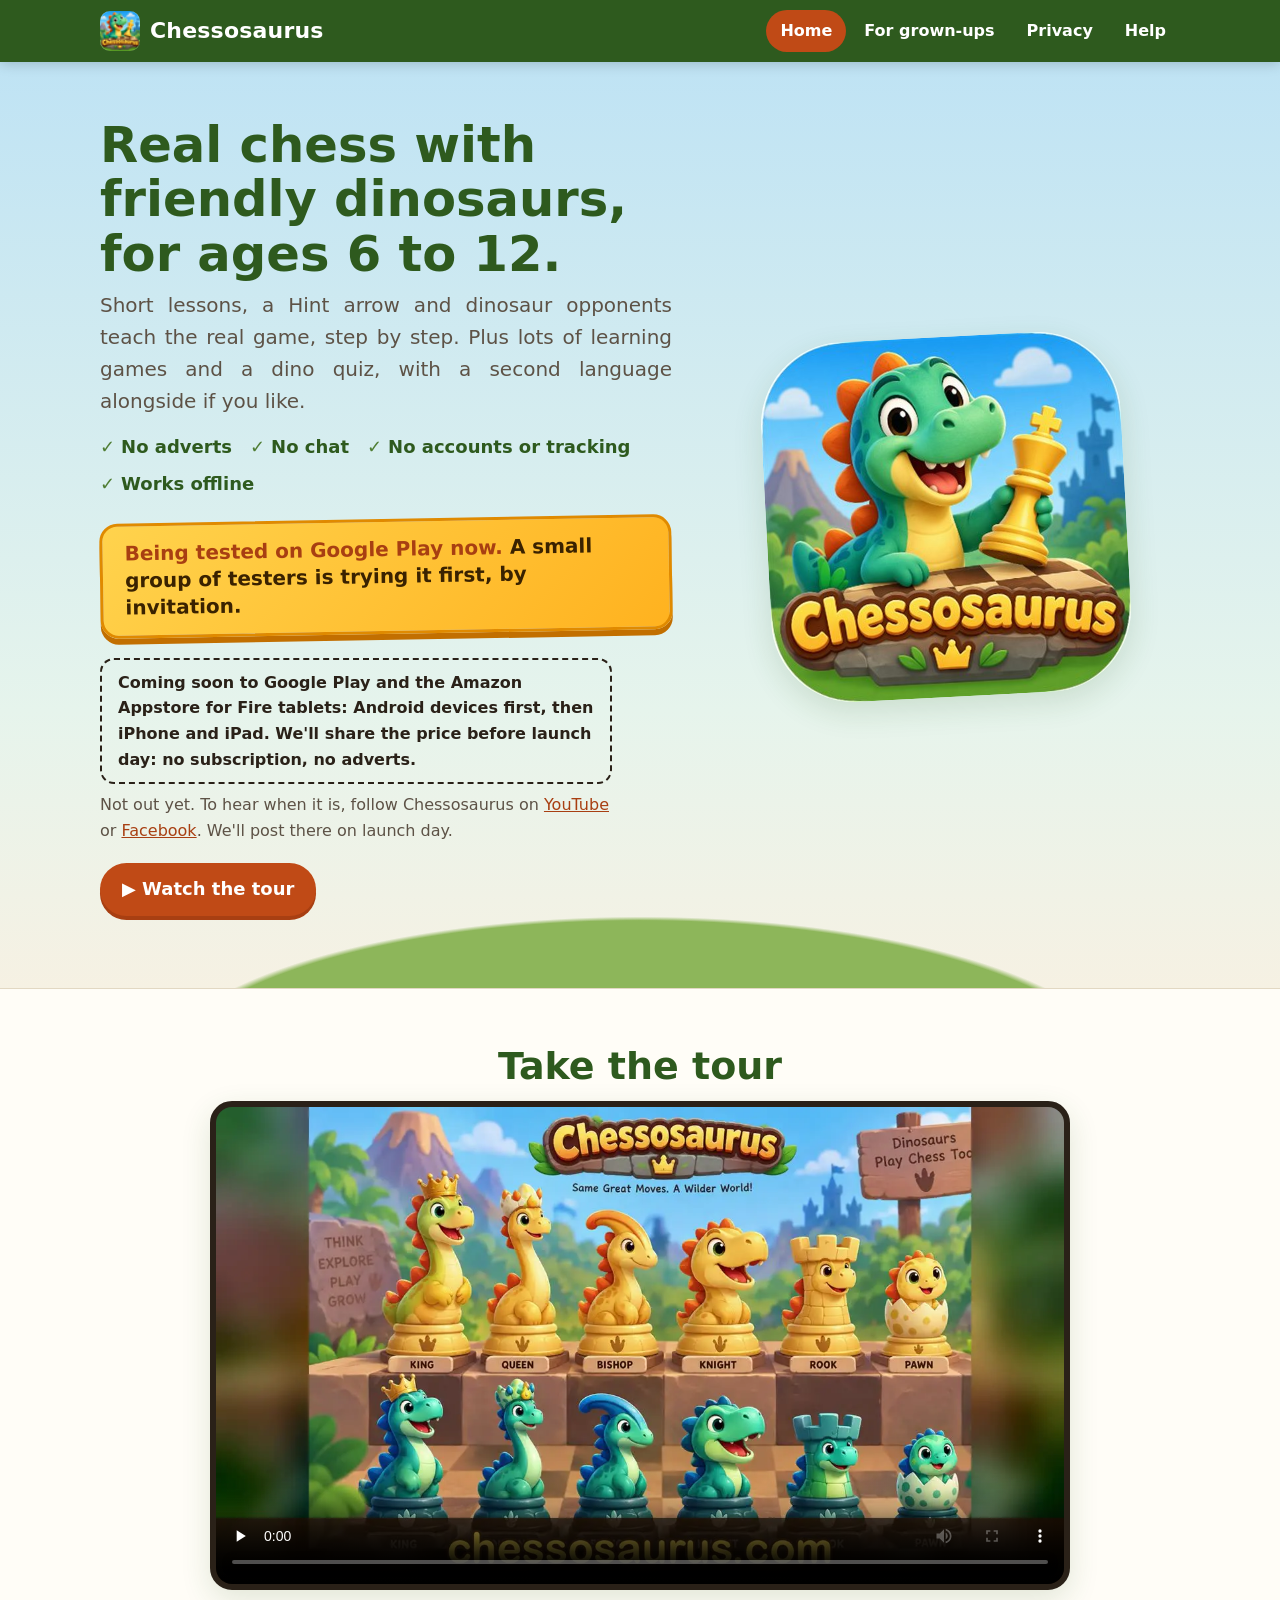
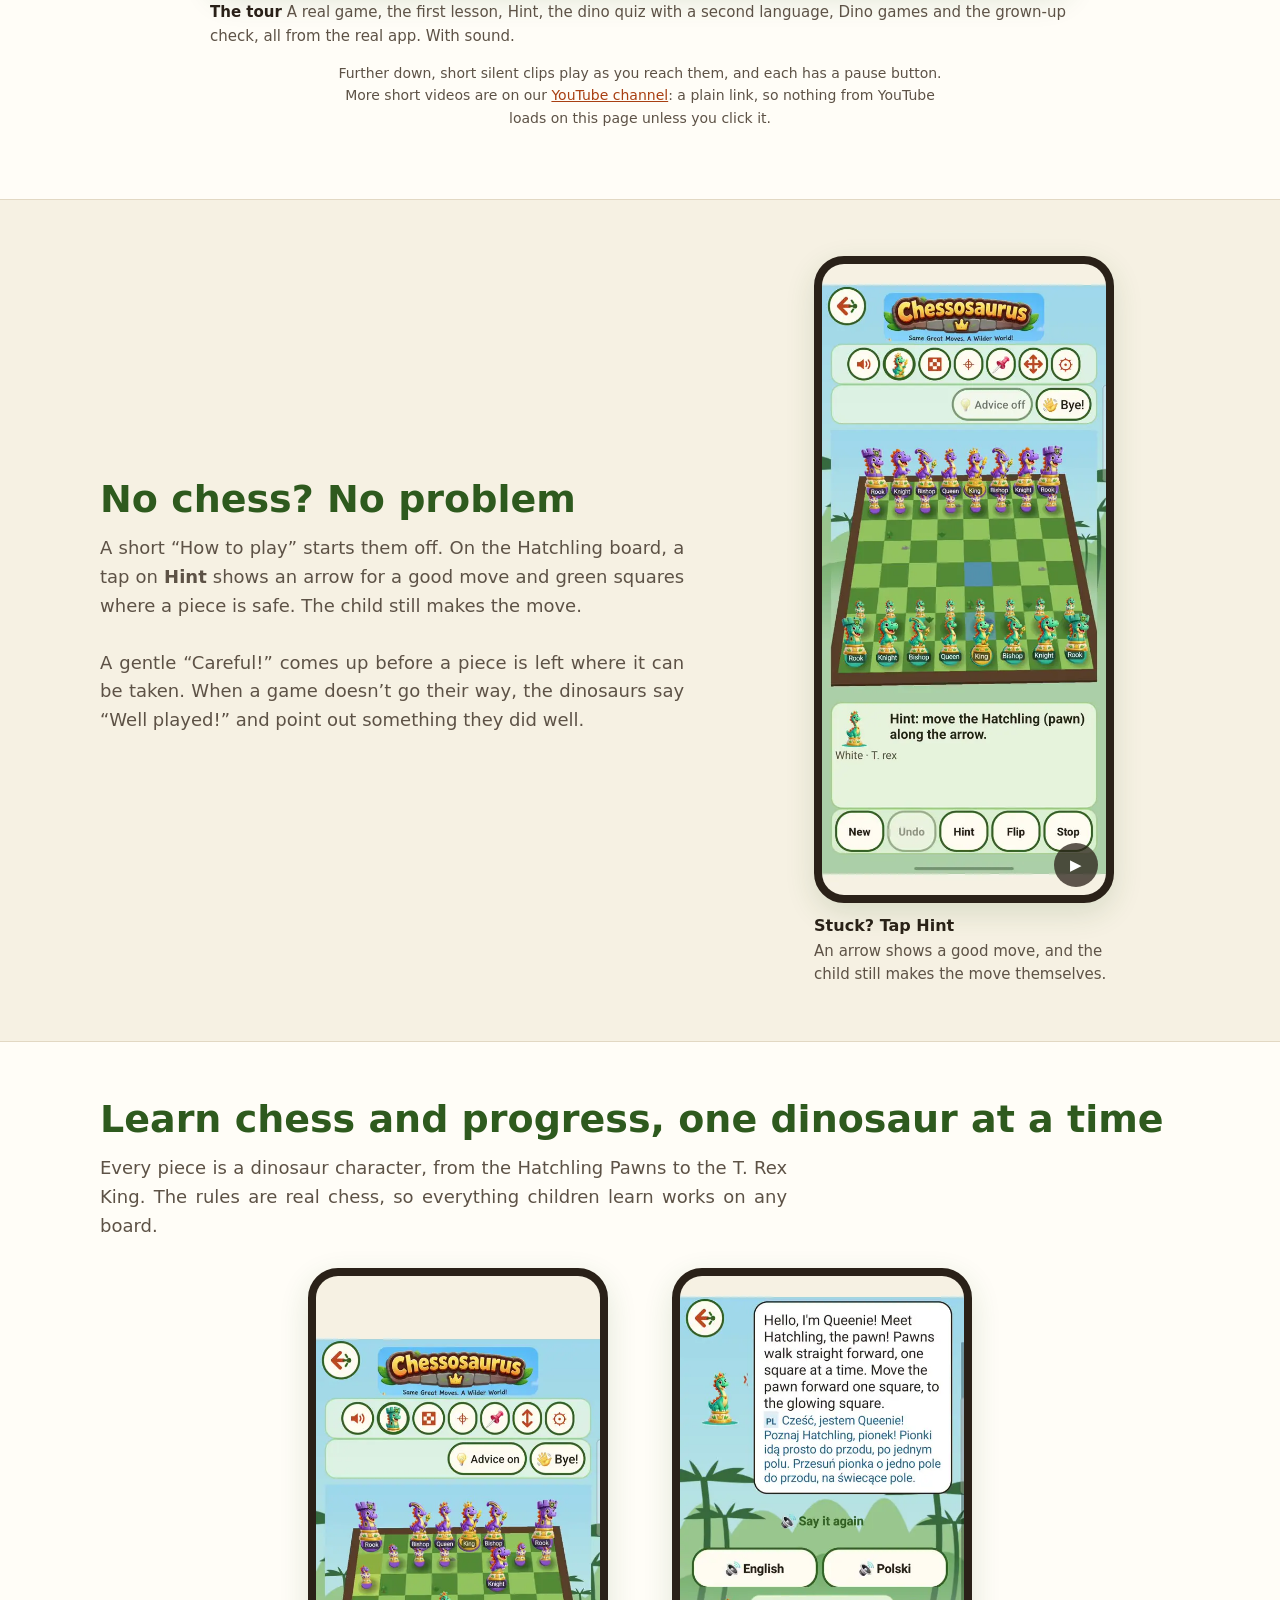
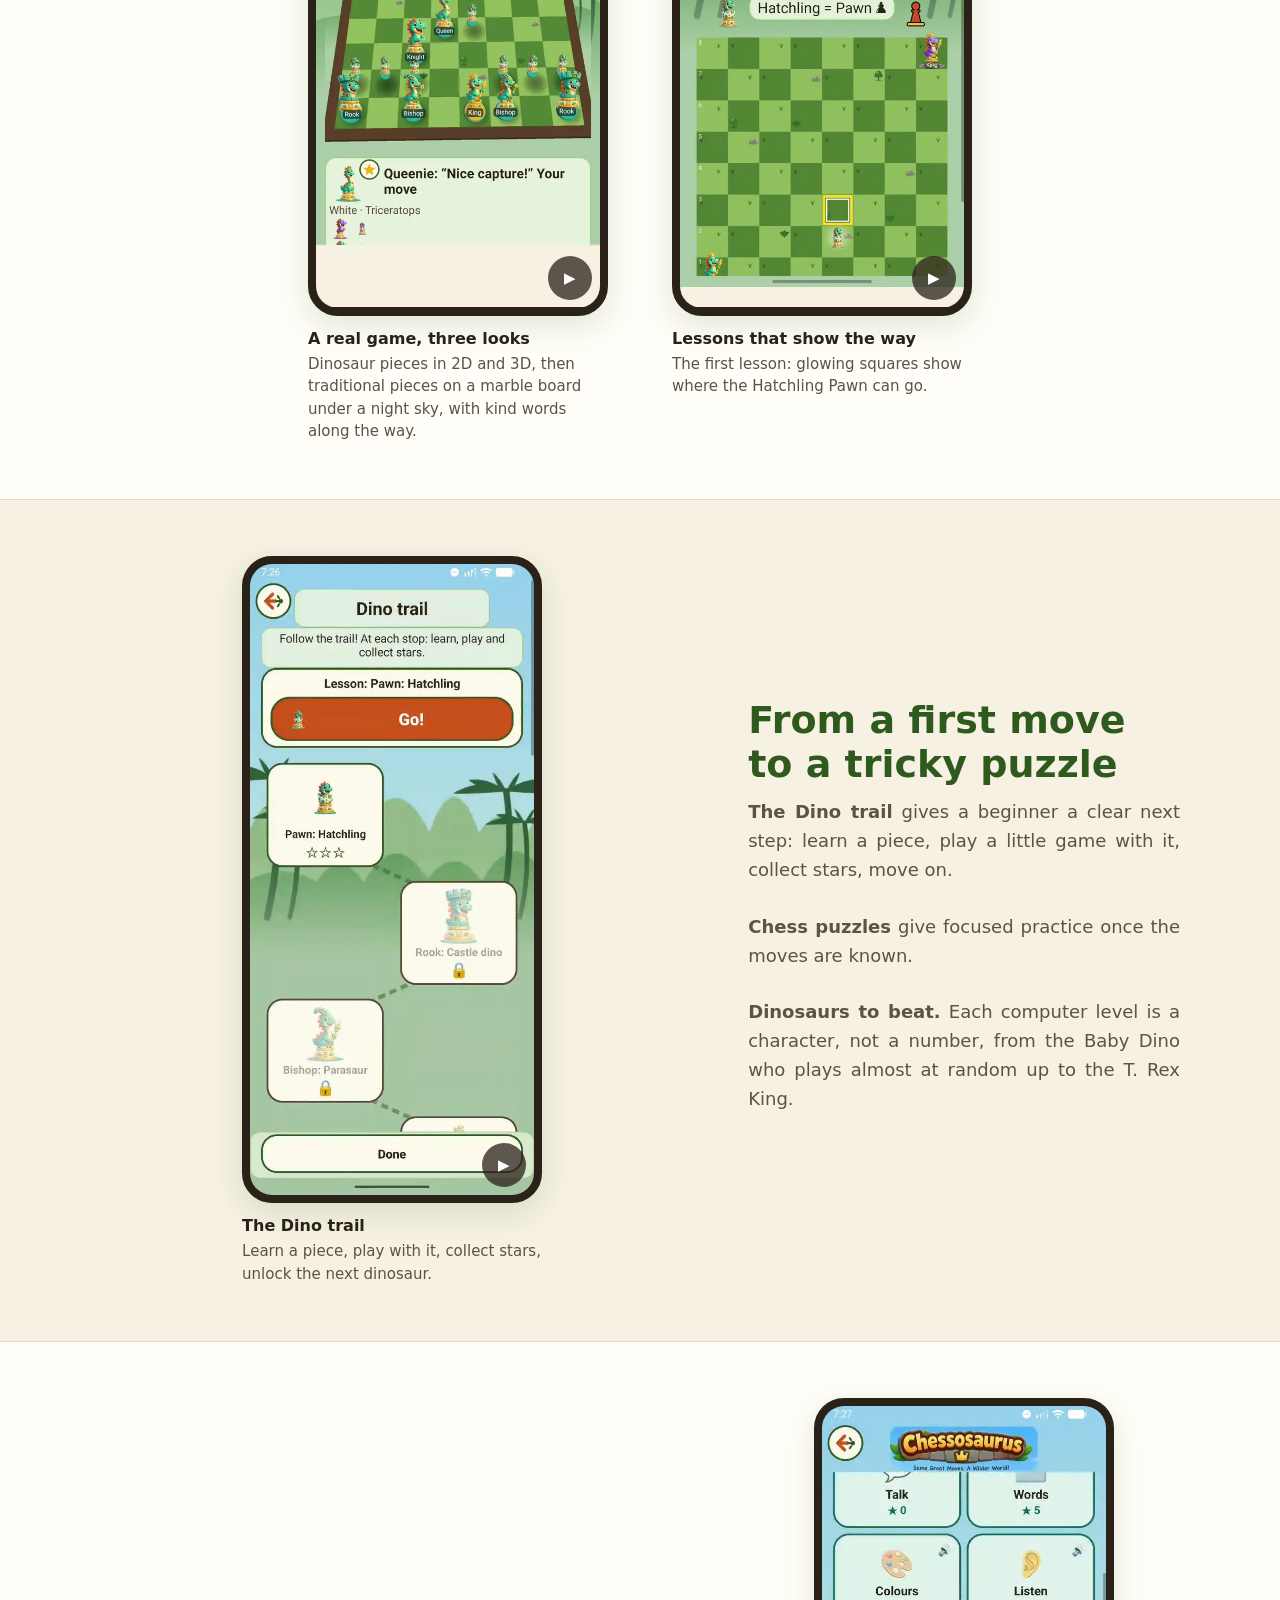
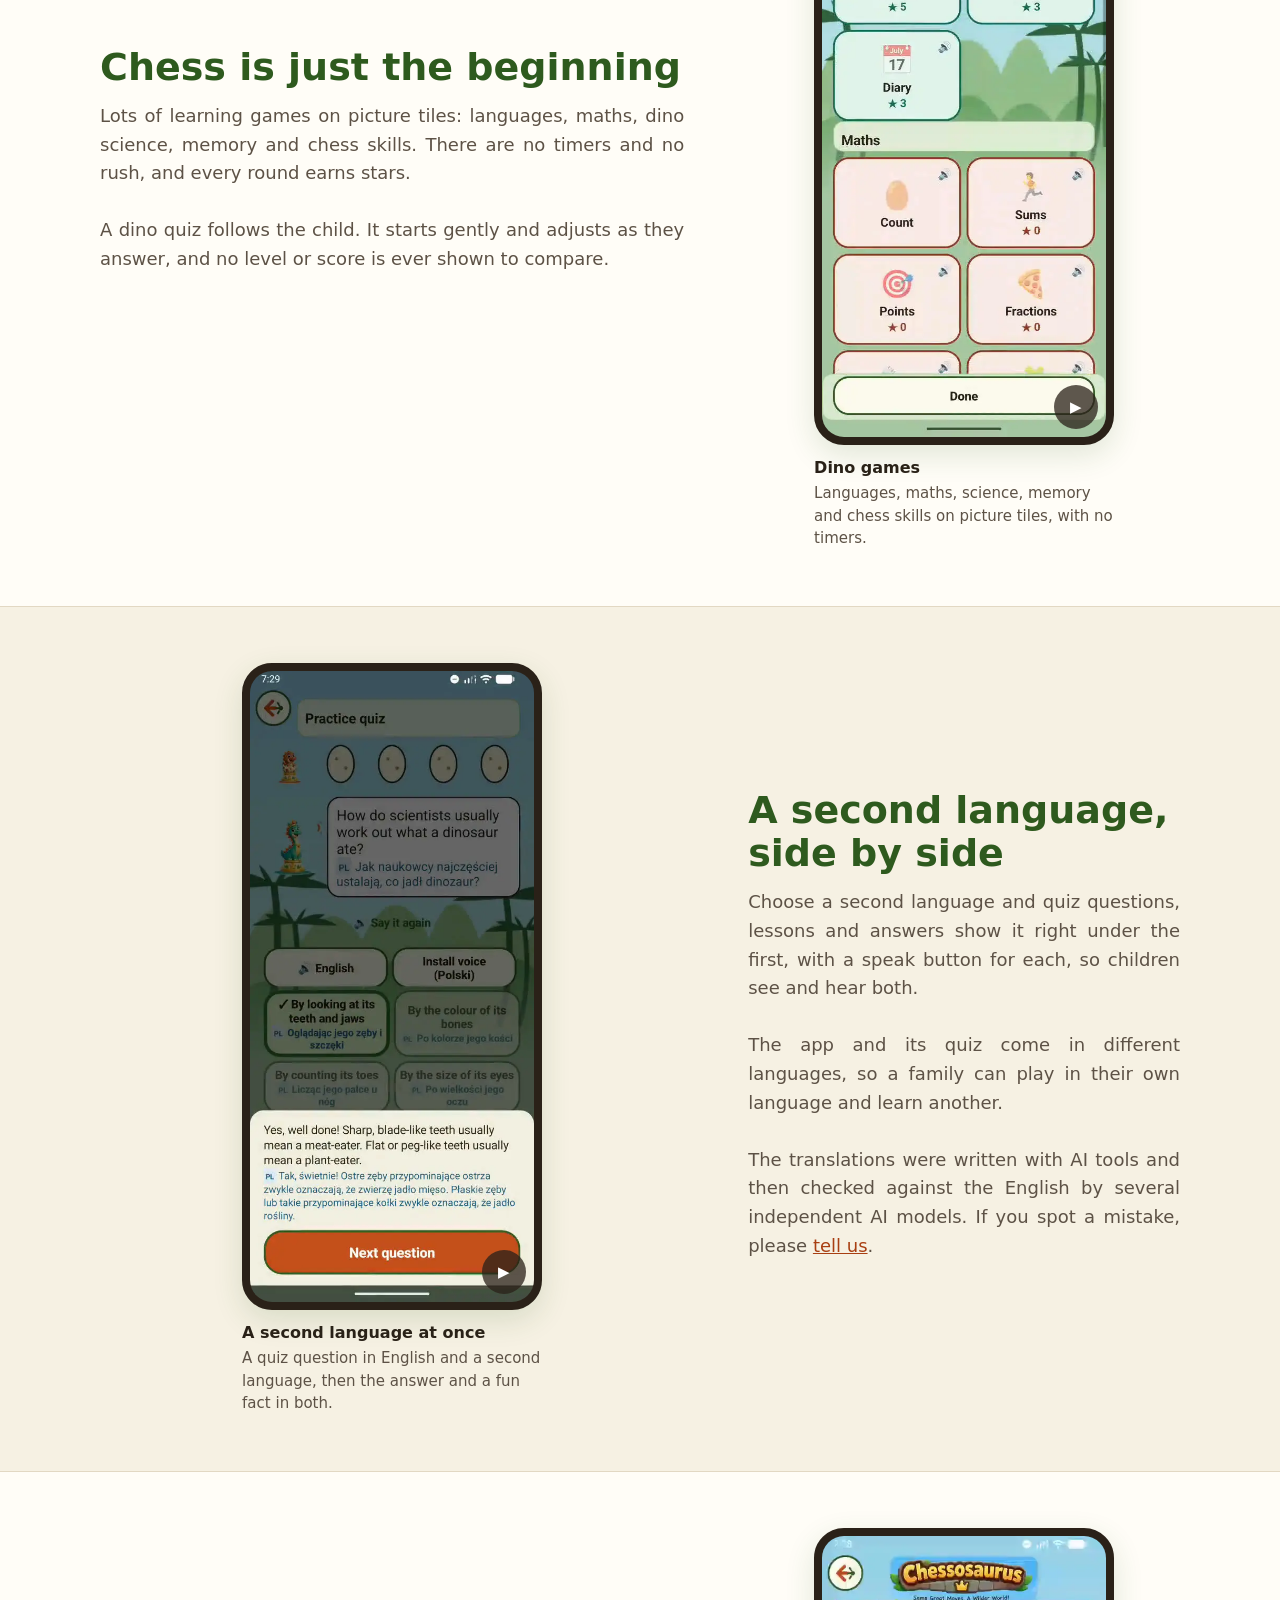
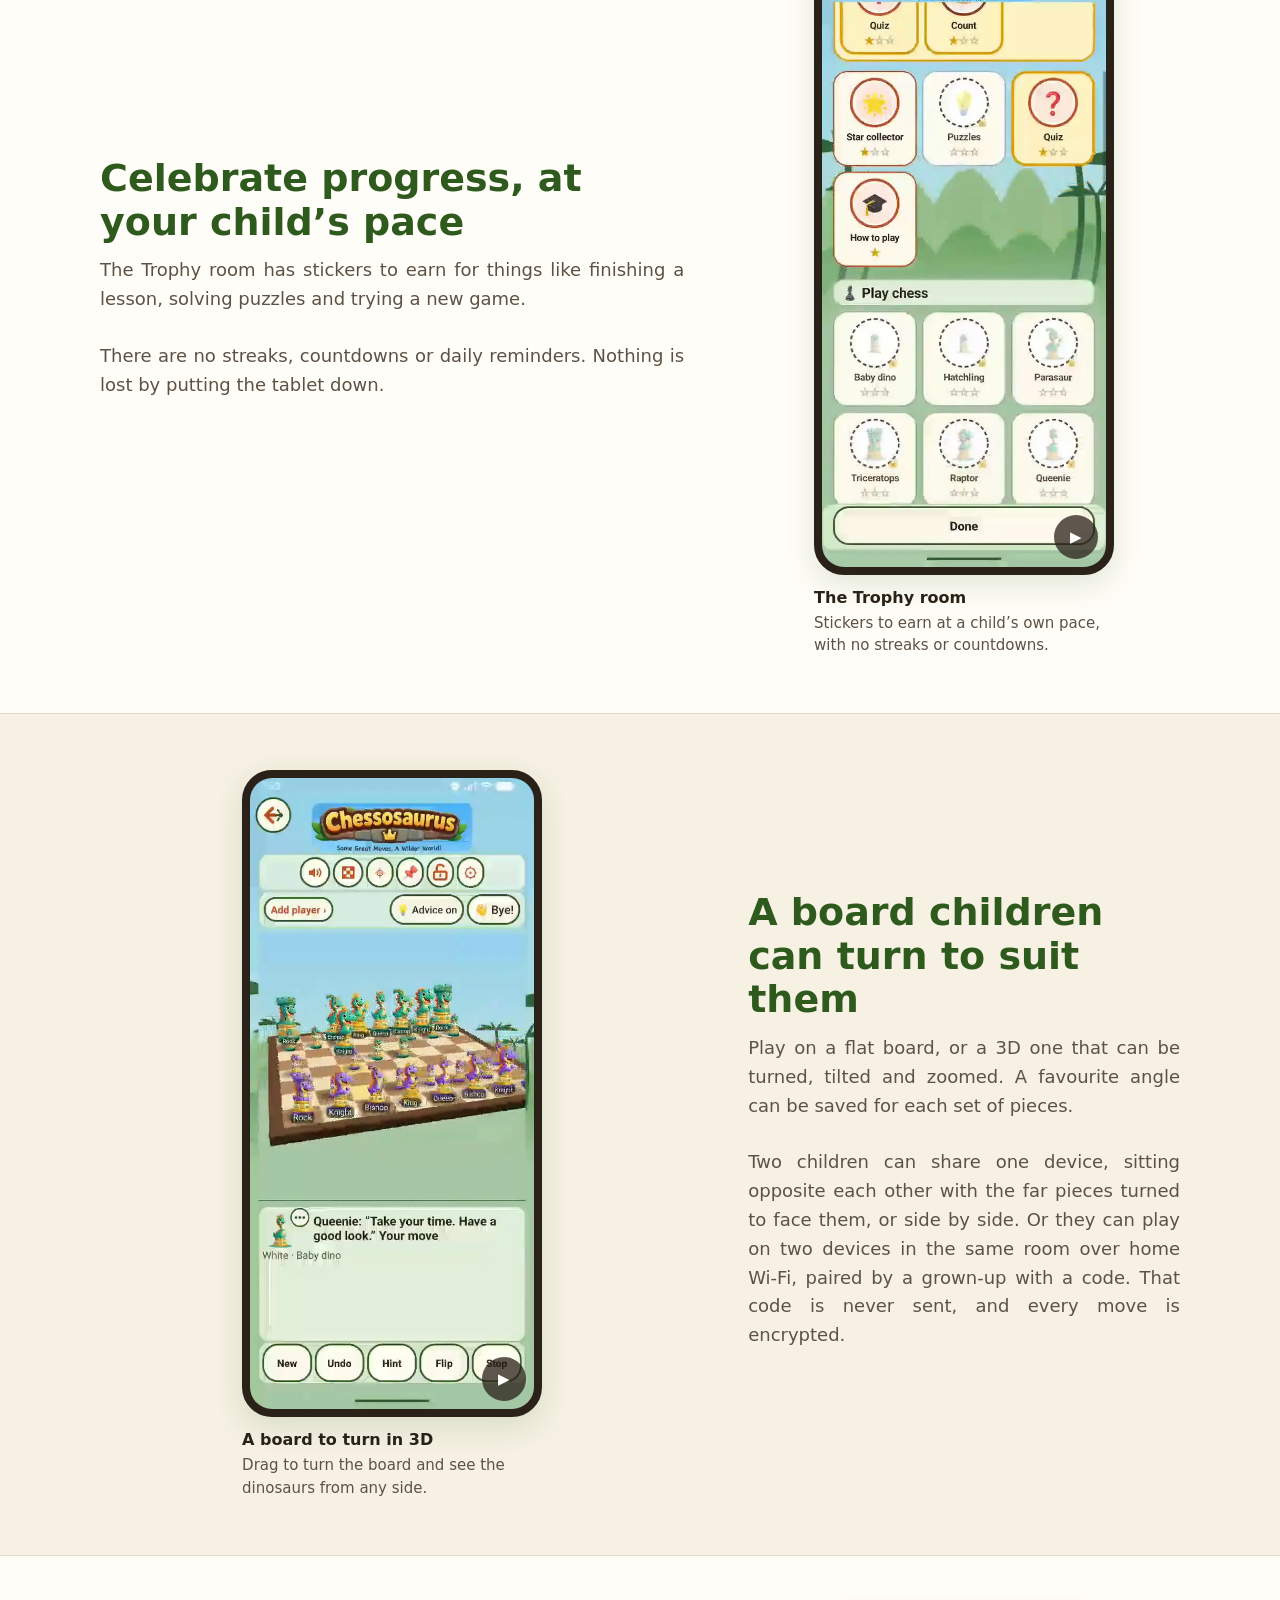
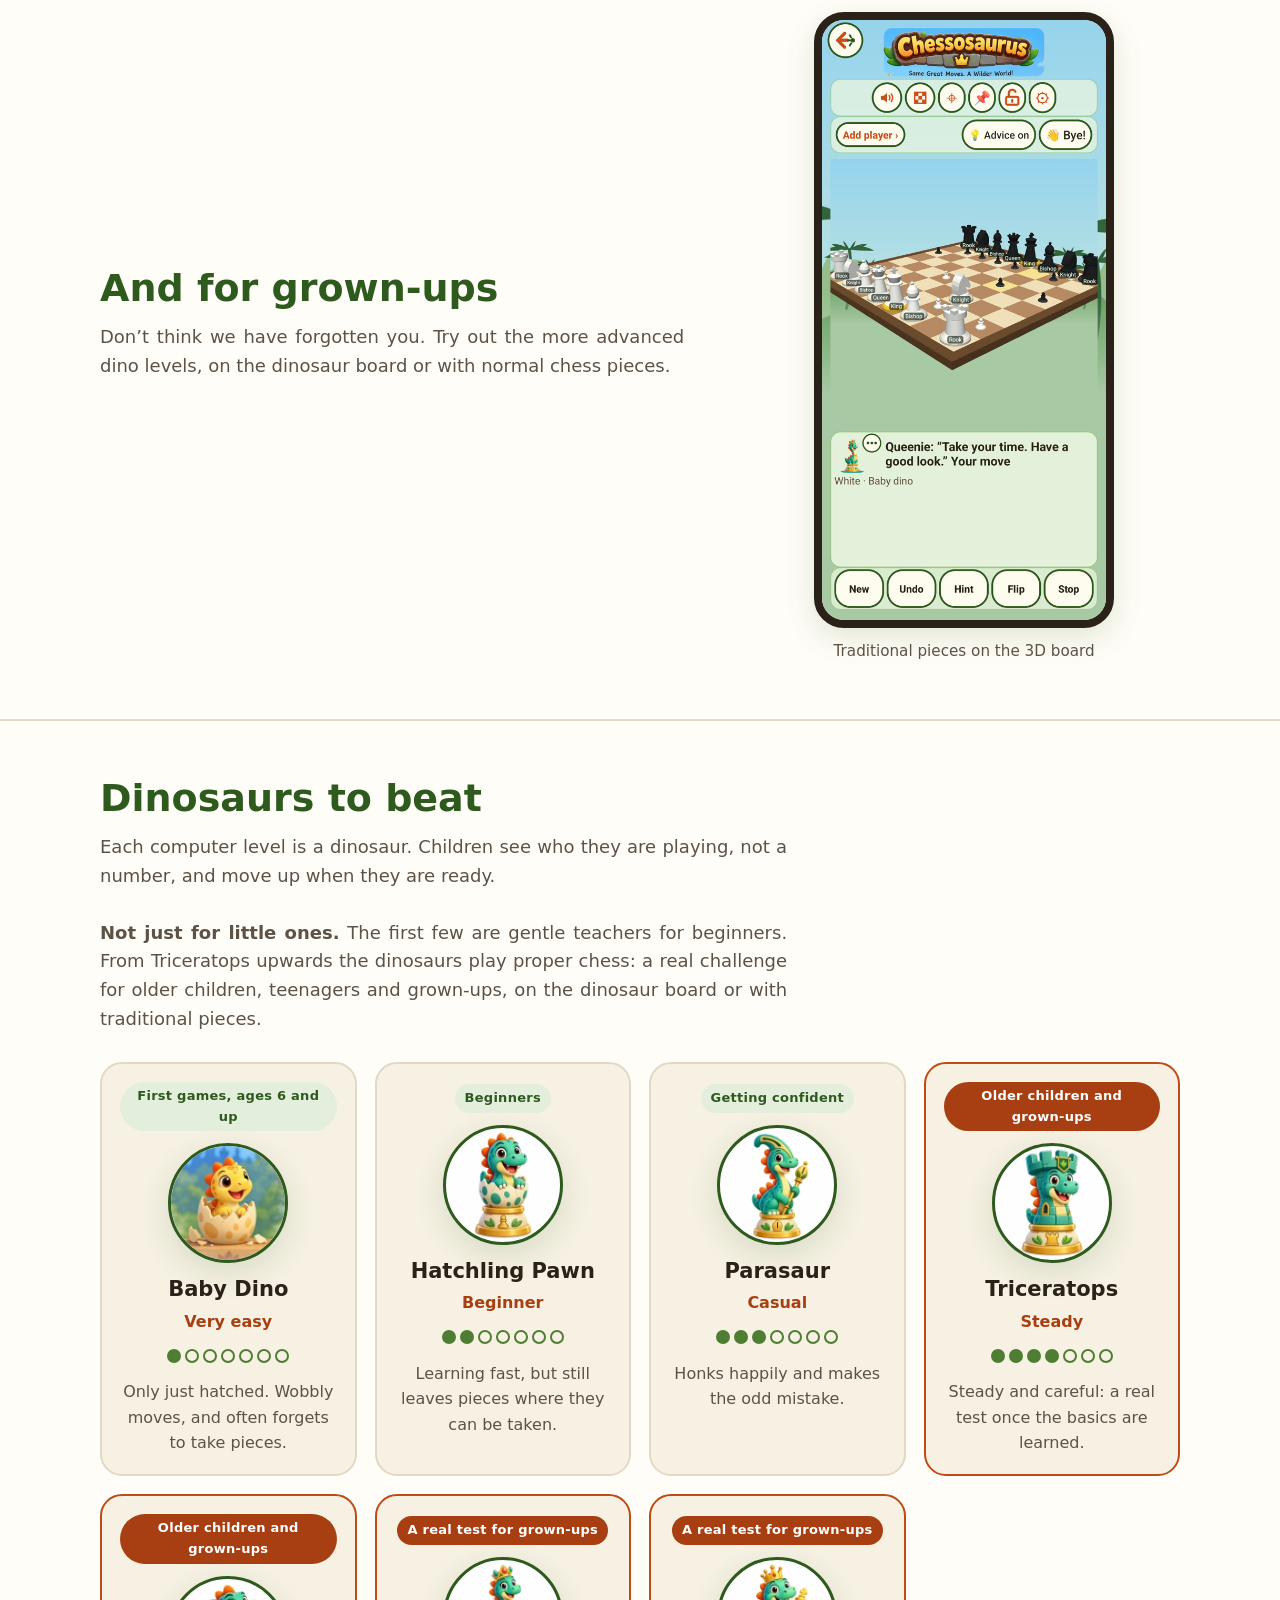
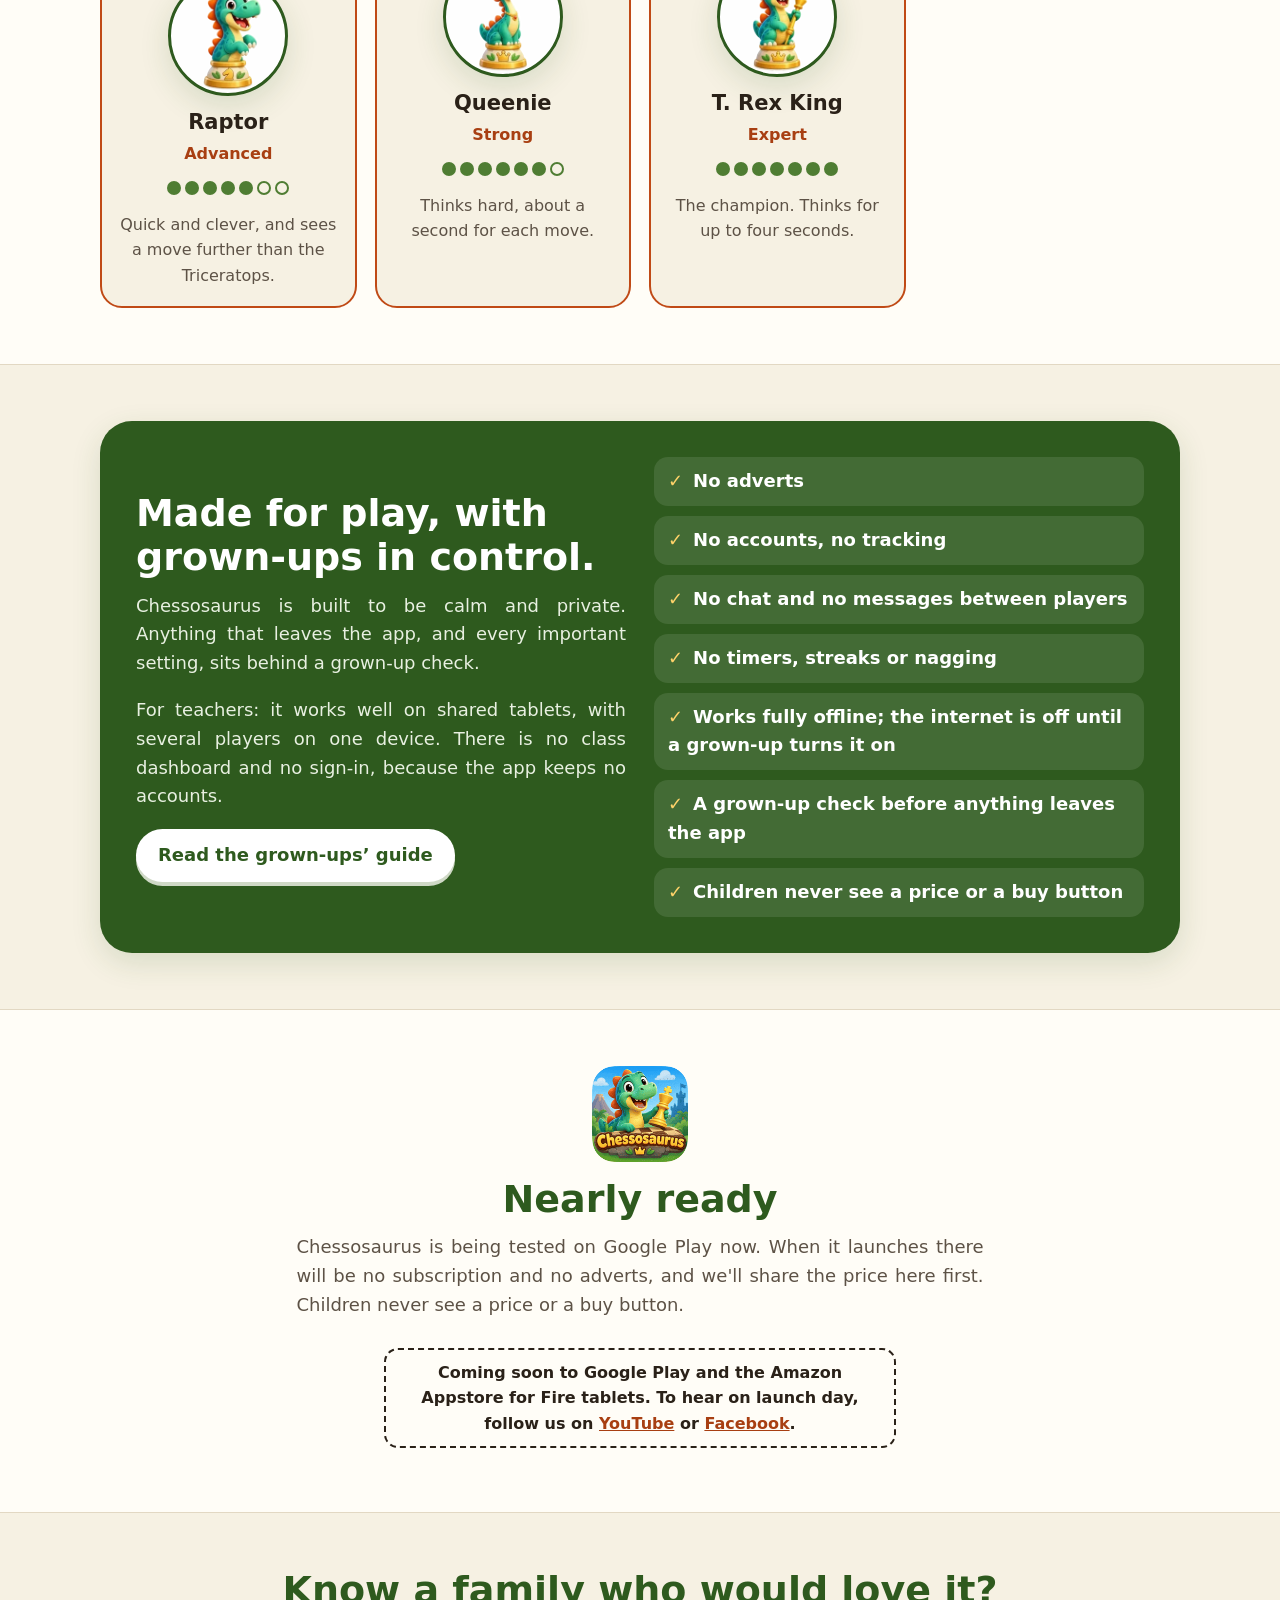
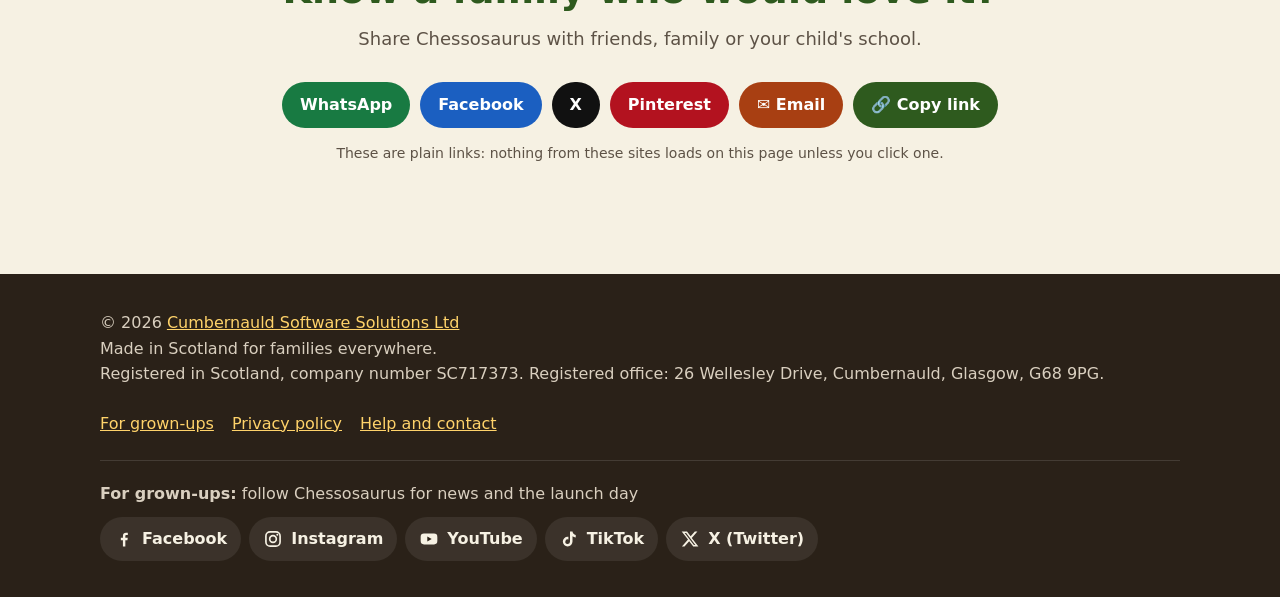
==== commit e2a46db0: "Ages 6 to 12 on the website (owner, 24 Nov 2026) Co-Authored-By: Claude Opus 5.5 <noreply@anthropic." ====
--- a/index.html
+++ b/index.html
@@ -4,11 +4,11 @@
 <meta charset="utf-8">
 <meta name="viewport" content="width=device-width, initial-scale=1">
 <meta name="color-scheme" content="only light">
-<title>Chessosaurus: dinosaur chess app for kids aged 6 to 10</title>
-<meta name="description" content="Real chess for children aged 6 to 10, taught by friendly dinosaurs: short lessons, a Hint arrow and dinosaur opponents. Coming soon to Google Play. No ads, no chat, no tracking.">
+<title>Chessosaurus: dinosaur chess app for kids aged 6 to 12</title>
+<meta name="description" content="Real chess for children aged 6 to 12, taught by friendly dinosaurs: short lessons, a Hint arrow and dinosaur opponents. Coming soon to Google Play. No ads, no chat, no tracking.">
 <link rel="canonical" href="https://www.chessosaurus.com/">
-<meta property="og:title" content="Chessosaurus: real chess with friendly dinosaurs, for ages 6 to 10">
-<meta property="og:description" content="Dinosaurs teach real chess to ages 6 to 10; traditional pieces and tougher opponents for those a little older. Coming soon to Google Play. No ads, no accounts, no tracking.">
+<meta property="og:title" content="Chessosaurus: real chess with friendly dinosaurs, for ages 6 to 12">
+<meta property="og:description" content="Dinosaurs teach real chess to ages 6 to 12; traditional pieces and tougher opponents for those a little older. Coming soon to Google Play. No ads, no accounts, no tracking.">
 <meta property="og:image" content="https://www.chessosaurus.com/img/share.jpg">
 <meta property="og:url" content="https://www.chessosaurus.com/">
 <meta property="og:image:width" content="1024">
@@ -18,7 +18,7 @@
 <meta property="og:site_name" content="Chessosaurus">
 <meta property="og:locale" content="en_GB">
 <meta name="twitter:card" content="summary_large_image">
-<script type="application/ld+json">{"@context":"https://schema.org","@graph":[{"@type":"Organization","@id":"https://www.chessosaurus.com/#maker","name":"Cumbernauld Software Solutions Ltd","url":"https://cumbernauldsoftwaresolutions.com/","address":{"@type":"PostalAddress","streetAddress":"26 Wellesley Drive","addressLocality":"Cumbernauld","postalCode":"G68 9PG","addressCountry":"GB"},"identifier":{"@type":"PropertyValue","propertyID":"Companies House company number","value":"SC717373"}},{"@type":"WebSite","@id":"https://www.chessosaurus.com/#site","url":"https://www.chessosaurus.com/","name":"Chessosaurus","inLanguage":"en-GB","publisher":{"@id":"https://www.chessosaurus.com/#maker"},"about":{"@id":"https://www.chessosaurus.com/#app"}},{"@type":["MobileApplication","VideoGame"],"@id":"https://www.chessosaurus.com/#app","name":"Chessosaurus","url":"https://www.chessosaurus.com/","description":"A chess and learning app for children aged 6 to 10, with traditional pieces and stronger opponents for older players: real chess taught by friendly dinosaurs, with short lessons, a Hint arrow, dinosaur opponents, chess puzzles, learning games and a quiz that can show a second language alongside. No adverts, no accounts, no chat and no tracking.","operatingSystem":"Android 8.0 or later; Fire OS 7 or later","gamePlatform":["Android devices","Amazon Fire tablets"],"applicationCategory":"EducationalApplication","applicationSubCategory":"Chess","genre":["Chess","Educational game"],"image":"https://www.chessosaurus.com/img/share.jpg","screenshot":["https://www.chessosaurus.com/video/clip-game.jpg","https://www.chessosaurus.com/video/clip-hint.jpg","https://www.chessosaurus.com/img/shot-board3d-classic.jpg"],"video":{"@id":"https://www.chessosaurus.com/#tour"},"inLanguage":["en","es","fr","de","it","pt","nl","pl","sv","zh-Hans","ja","ko"],"audience":{"@type":"PeopleAudience","suggestedMinAge":6,"suggestedMaxAge":10},"isFamilyFriendly":true,"countryOfOrigin":{"@type":"Country","name":"United Kingdom"},"author":{"@id":"https://www.chessosaurus.com/#maker"},"publisher":{"@id":"https://www.chessosaurus.com/#maker"},"sameAs":["https://www.youtube.com/@chessosaurusapp","https://www.facebook.com/chessosaurusapp","https://www.instagram.com/chessosaurusapp/","https://x.com/chessosaurusapp","https://www.tiktok.com/@chessosaurus"]},{"@type":"VideoObject","@id":"https://www.chessosaurus.com/#tour","name":"Chessosaurus: the tour","description":"A real game, the first lesson, Hint, the dino quiz with a second language, Dino games and the grown-up check, all recorded from the Chessosaurus app.","thumbnailUrl":"https://www.chessosaurus.com/video/tour.jpg","uploadDate":"2026-11-18T12:00:00+00:00","duration":"PT1M57S","contentUrl":"https://www.chessosaurus.com/video/tour.mp4","inLanguage":"en-GB","isFamilyFriendly":true,"publisher":{"@id":"https://www.chessosaurus.com/#maker"}}]}</script>
+<script type="application/ld+json">{"@context":"https://schema.org","@graph":[{"@type":"Organization","@id":"https://www.chessosaurus.com/#maker","name":"Cumbernauld Software Solutions Ltd","url":"https://cumbernauldsoftwaresolutions.com/","address":{"@type":"PostalAddress","streetAddress":"26 Wellesley Drive","addressLocality":"Cumbernauld","postalCode":"G68 9PG","addressCountry":"GB"},"identifier":{"@type":"PropertyValue","propertyID":"Companies House company number","value":"SC717373"}},{"@type":"WebSite","@id":"https://www.chessosaurus.com/#site","url":"https://www.chessosaurus.com/","name":"Chessosaurus","inLanguage":"en-GB","publisher":{"@id":"https://www.chessosaurus.com/#maker"},"about":{"@id":"https://www.chessosaurus.com/#app"}},{"@type":["MobileApplication","VideoGame"],"@id":"https://www.chessosaurus.com/#app","name":"Chessosaurus","url":"https://www.chessosaurus.com/","description":"A chess and learning app for children aged 6 to 12, with traditional pieces and stronger opponents for older players: real chess taught by friendly dinosaurs, with short lessons, a Hint arrow, dinosaur opponents, chess puzzles, learning games and a quiz that can show a second language alongside. No adverts, no accounts, no chat and no tracking.","operatingSystem":"Android 8.0 or later; Fire OS 7 or later","gamePlatform":["Android devices","Amazon Fire tablets"],"applicationCategory":"EducationalApplication","applicationSubCategory":"Chess","genre":["Chess","Educational game"],"image":"https://www.chessosaurus.com/img/share.jpg","screenshot":["https://www.chessosaurus.com/video/clip-game.jpg","https://www.chessosaurus.com/video/clip-hint.jpg","https://www.chessosaurus.com/img/shot-board3d-classic.jpg"],"video":{"@id":"https://www.chessosaurus.com/#tour"},"inLanguage":["en","es","fr","de","it","pt","nl","pl","sv","zh-Hans","ja","ko"],"audience":{"@type":"PeopleAudience","suggestedMinAge":6,"suggestedMaxAge":12},"isFamilyFriendly":true,"countryOfOrigin":{"@type":"Country","name":"United Kingdom"},"author":{"@id":"https://www.chessosaurus.com/#maker"},"publisher":{"@id":"https://www.chessosaurus.com/#maker"},"sameAs":["https://www.youtube.com/@chessosaurusapp","https://www.facebook.com/chessosaurusapp","https://www.instagram.com/chessosaurusapp/","https://x.com/chessosaurusapp","https://www.tiktok.com/@chessosaurus"]},{"@type":"VideoObject","@id":"https://www.chessosaurus.com/#tour","name":"Chessosaurus: the tour","description":"A real game, the first lesson, Hint, the dino quiz with a second language, Dino games and the grown-up check, all recorded from the Chessosaurus app.","thumbnailUrl":"https://www.chessosaurus.com/video/tour.jpg","uploadDate":"2026-11-18T12:00:00+00:00","duration":"PT1M57S","contentUrl":"https://www.chessosaurus.com/video/tour.mp4","inLanguage":"en-GB","isFamilyFriendly":true,"publisher":{"@id":"https://www.chessosaurus.com/#maker"}}]}</script>
 <meta name="theme-color" content="#2e5a1e">
 <link rel="icon" href="/favicon.ico" sizes="48x48">
 <link rel="icon" href="/img/icon-192.png" type="image/png" sizes="192x192">
@@ -46,7 +46,7 @@
   <div class="hero">
     <div class="wrap">
       <div>
-        <h1>Real chess with friendly dinosaurs, for ages 6 to 10.</h1>
+        <h1>Real chess with friendly dinosaurs, for ages 6 to 12.</h1>
         <p class="lead">Short lessons, a Hint arrow and dinosaur opponents teach the real game, step by step. Plus lots of learning games and a dino quiz, with a second language alongside if you like.</p>
         <ul class="ticks" aria-label="Safe by design">
           <li>No adverts</li>
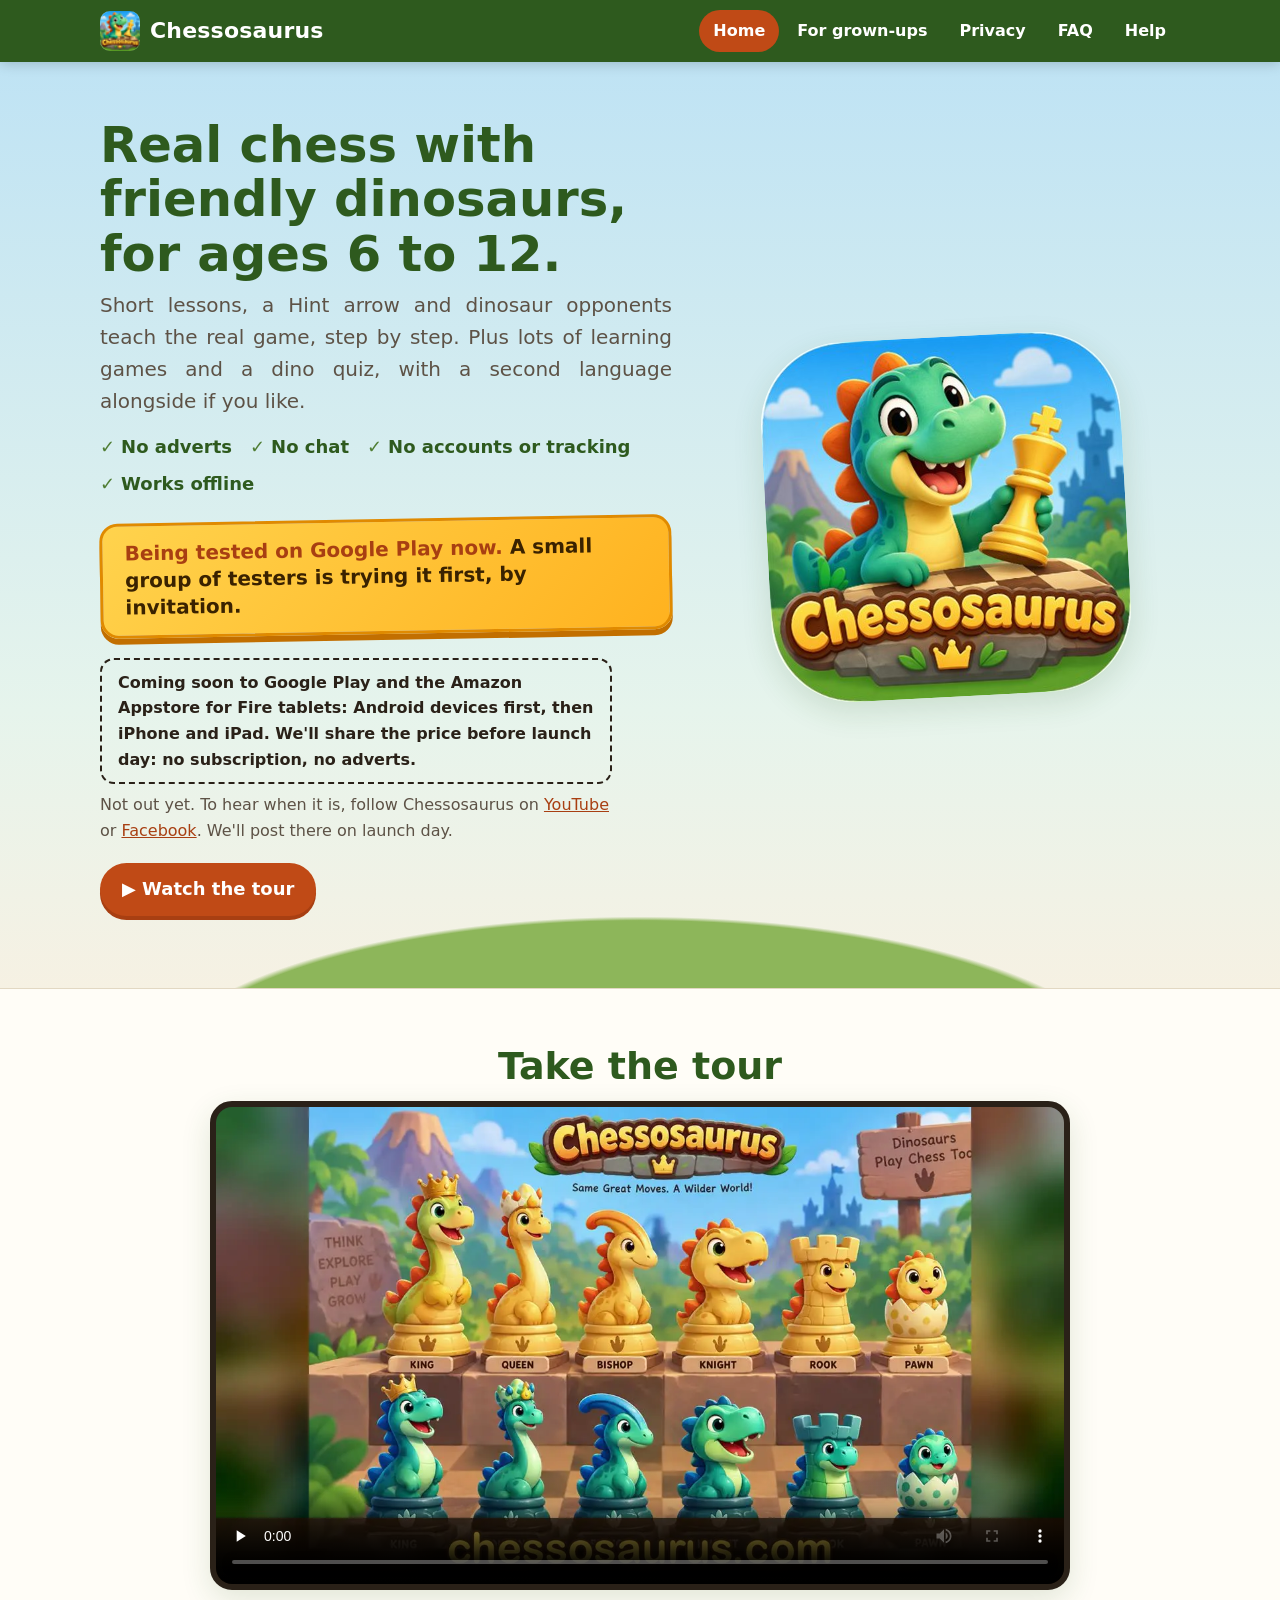
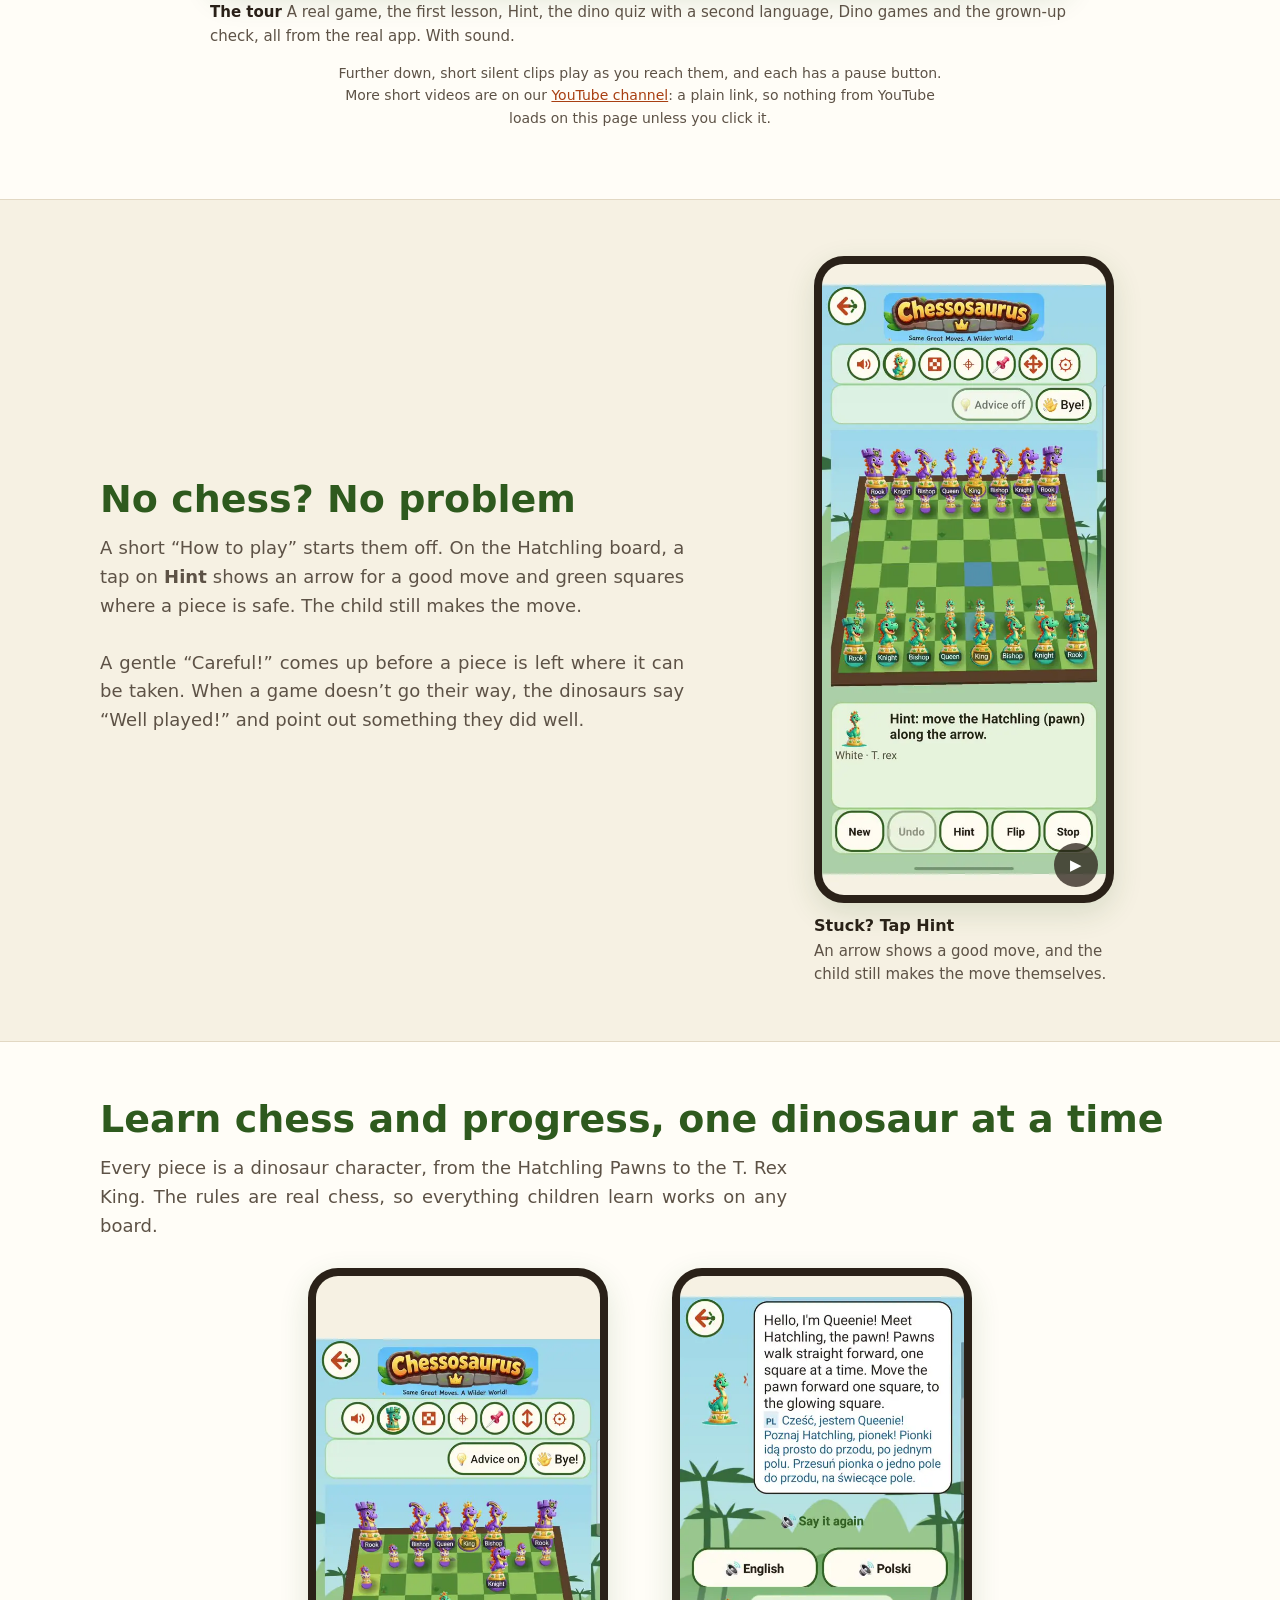
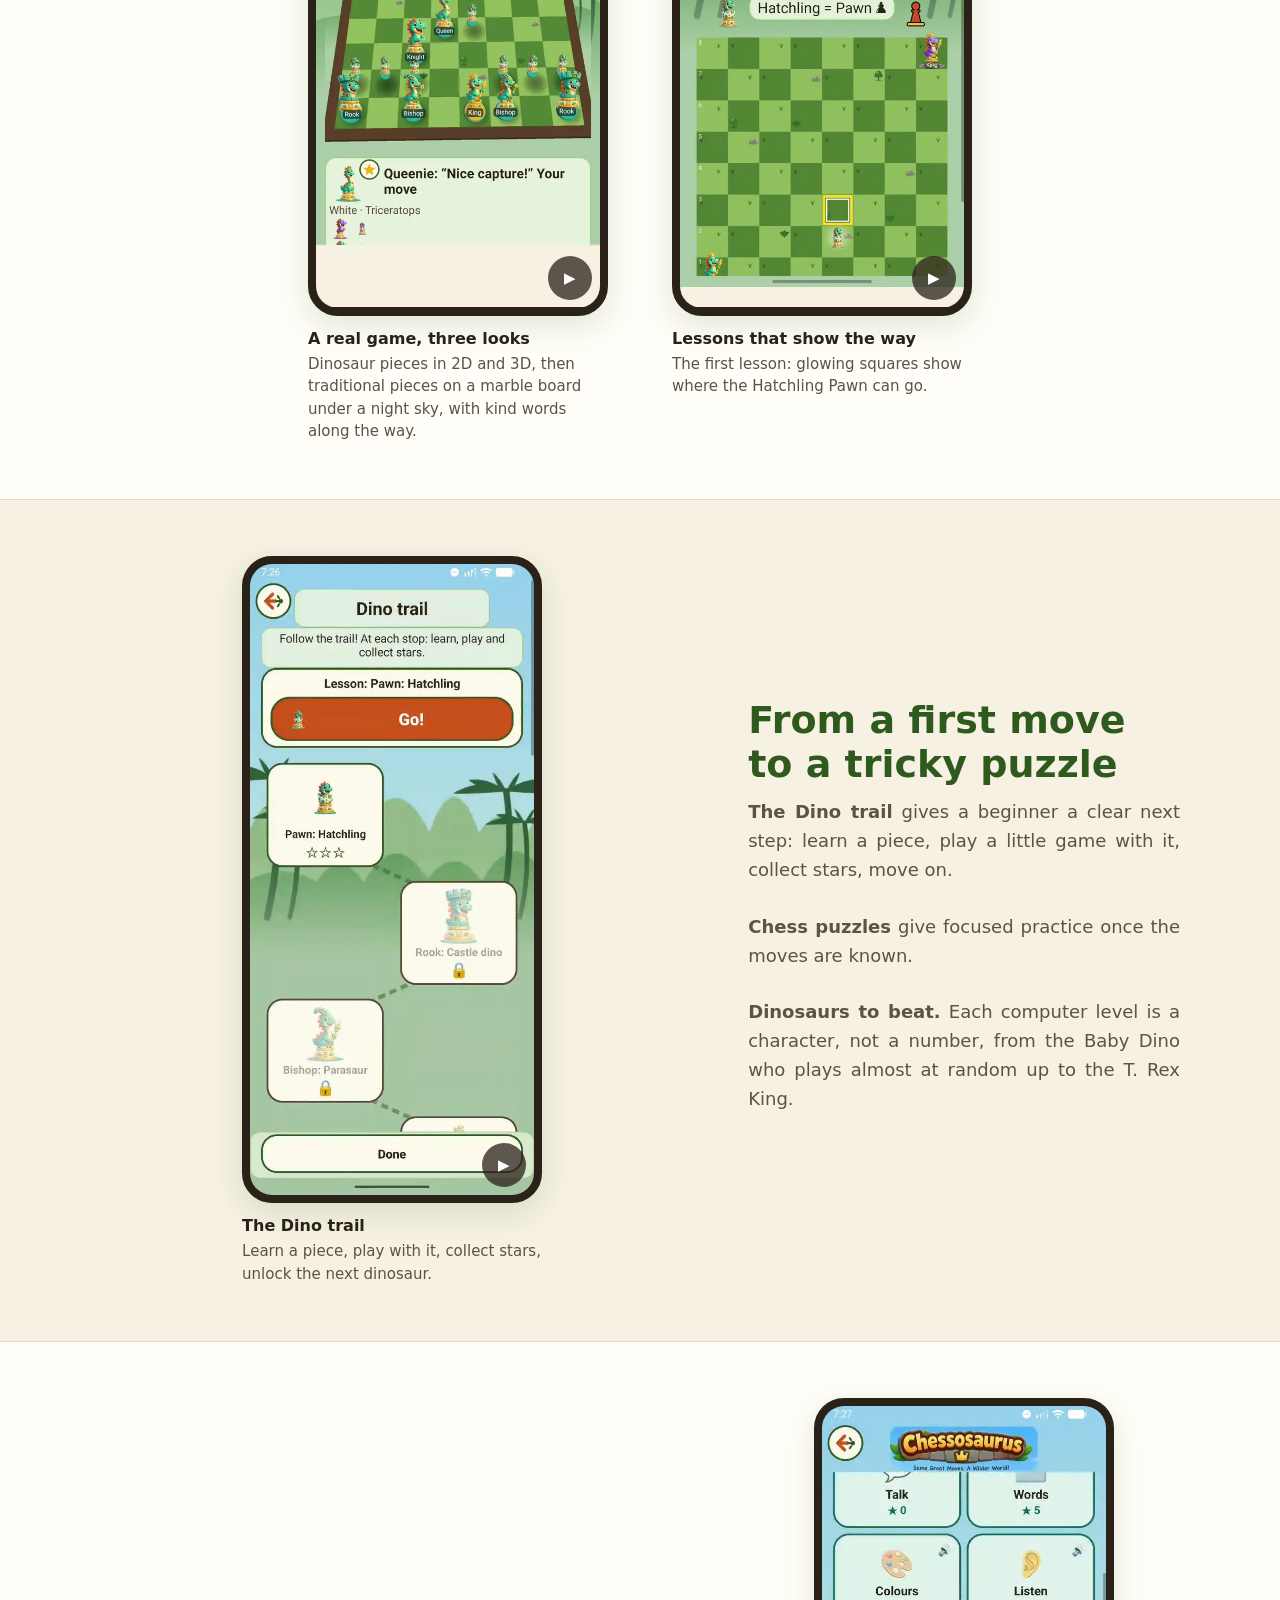
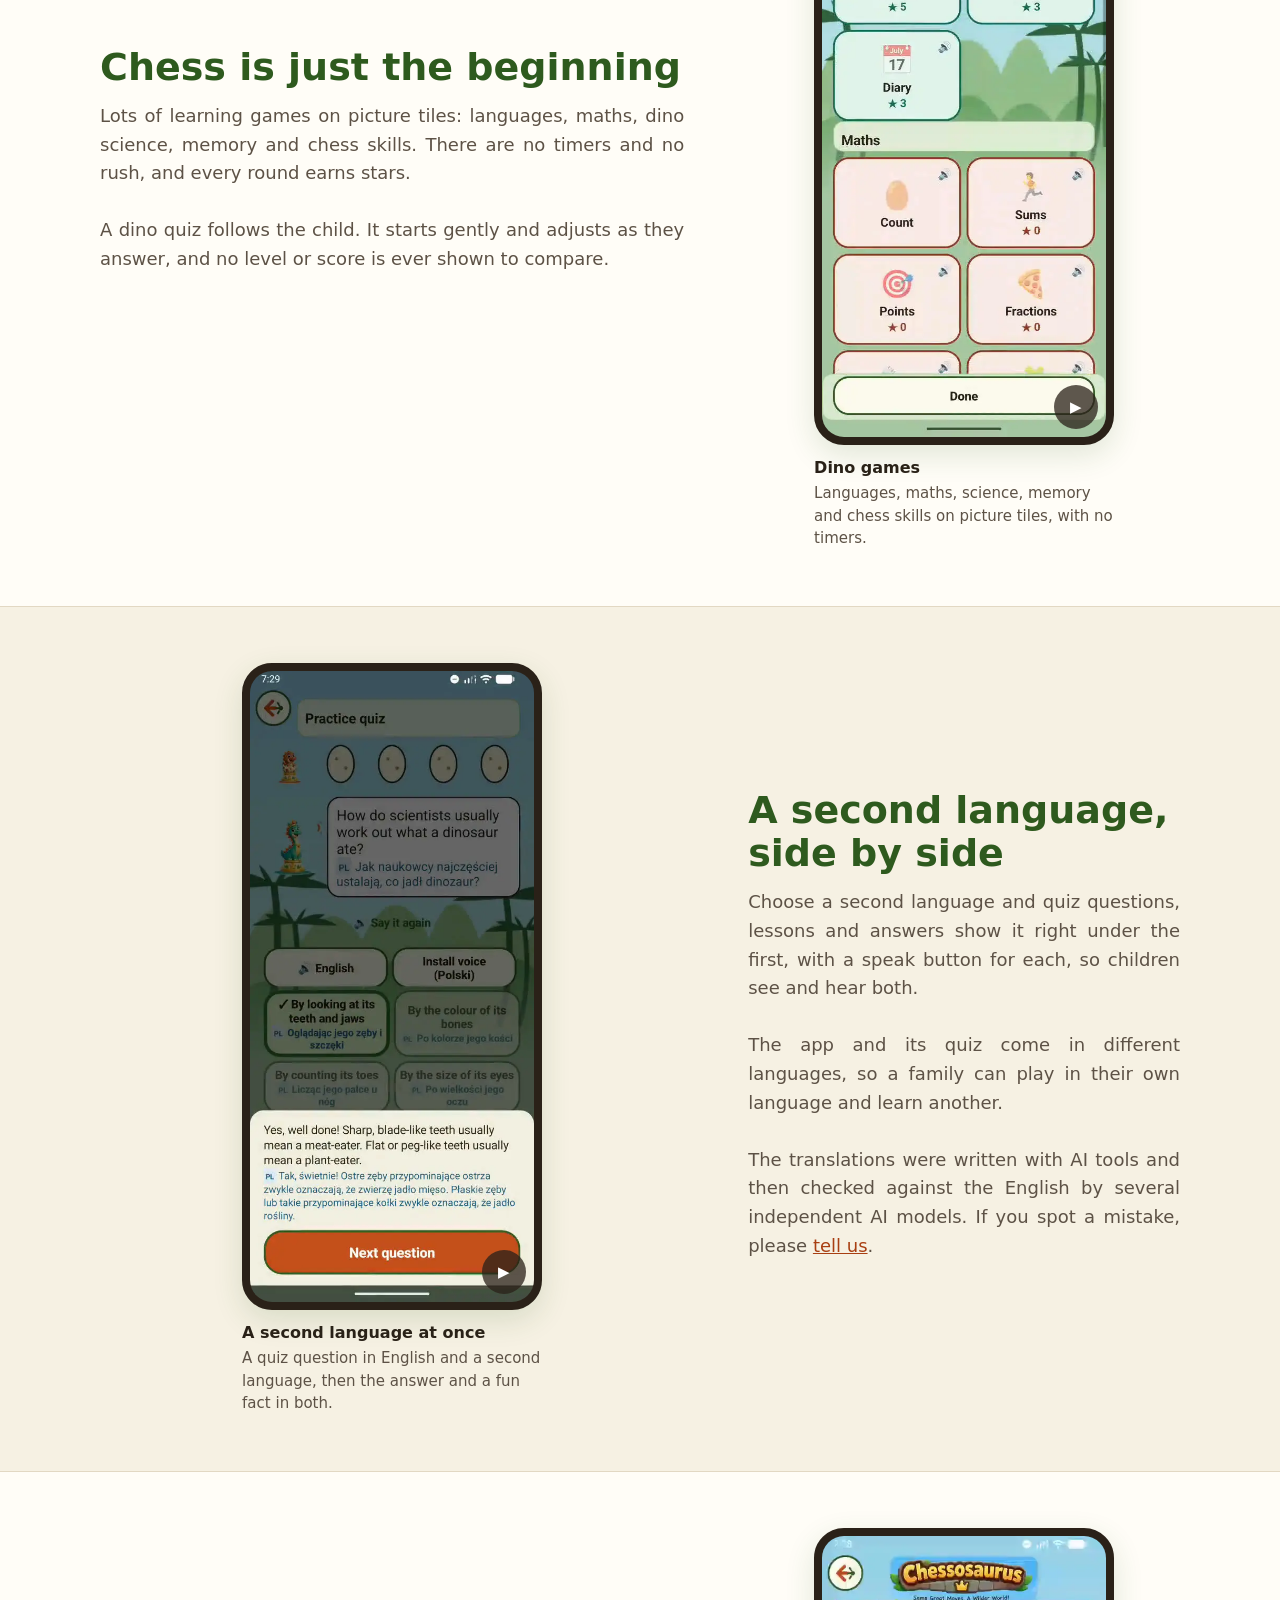
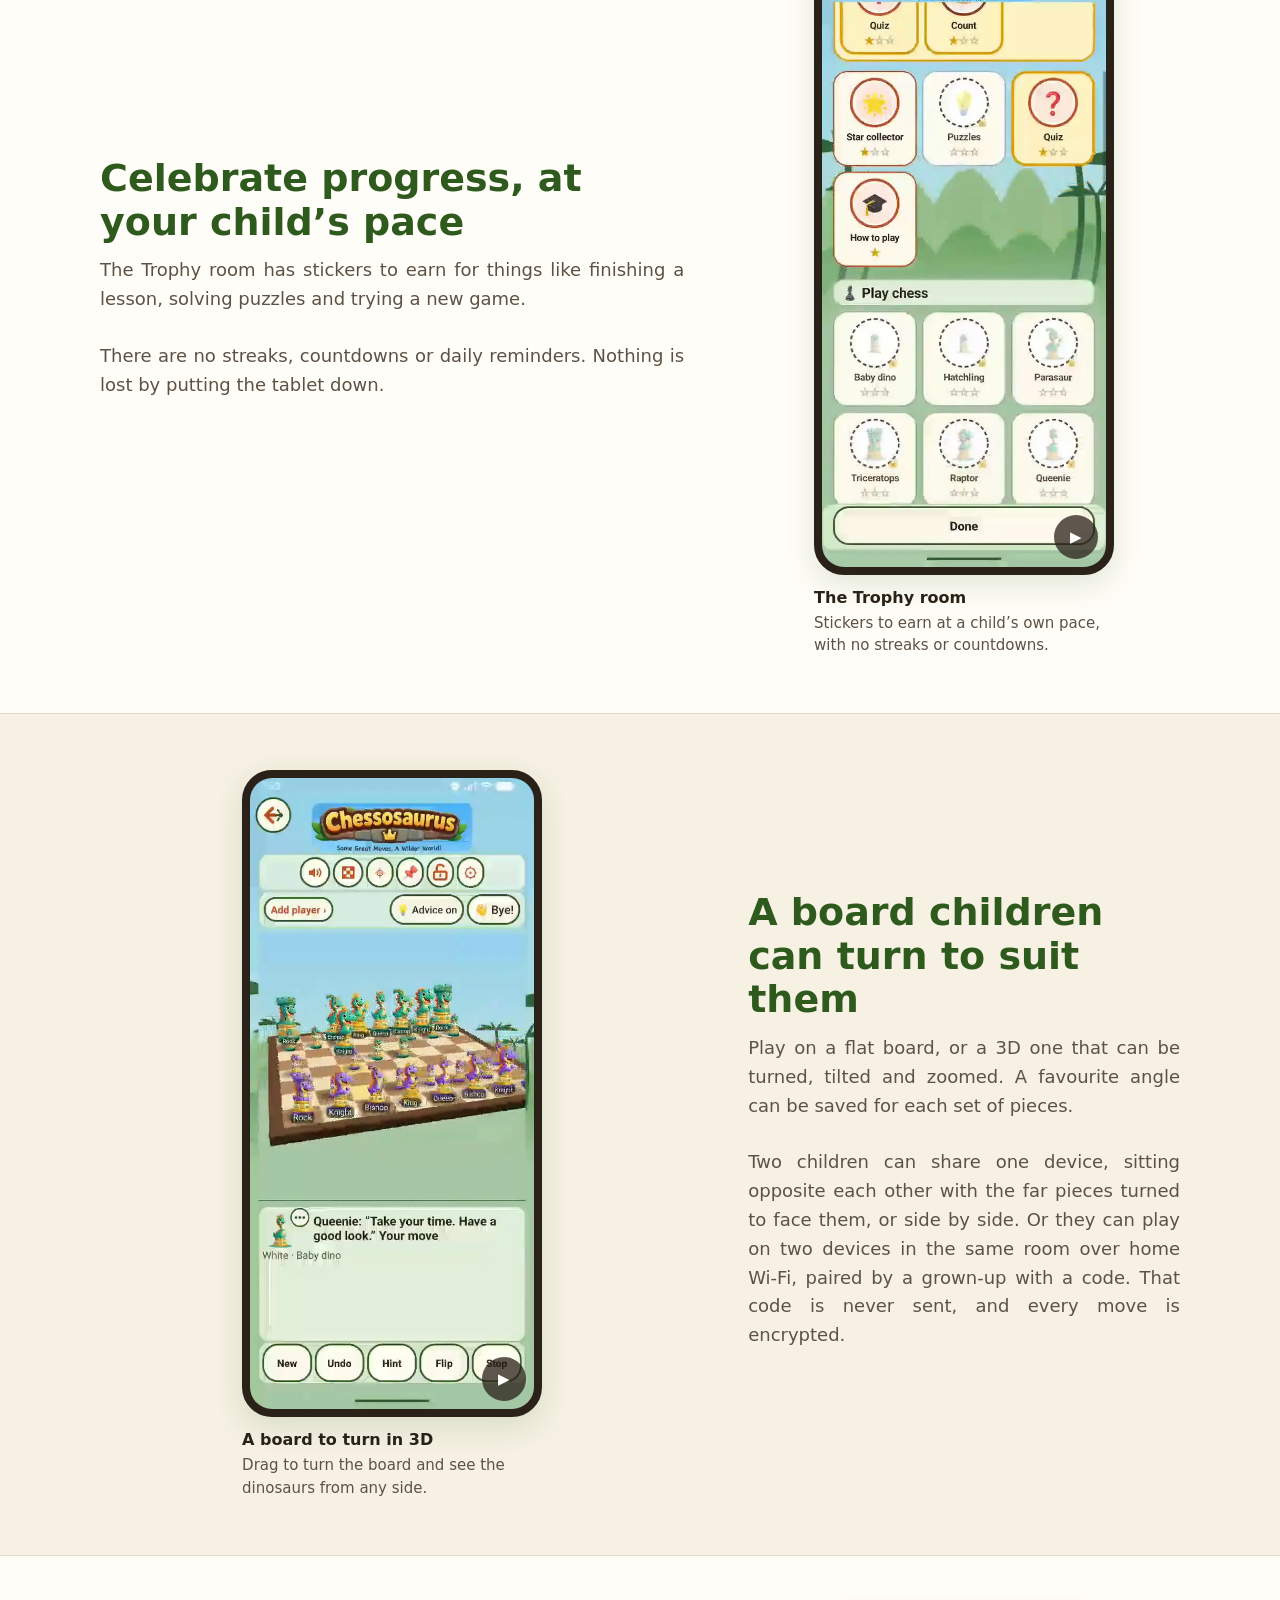
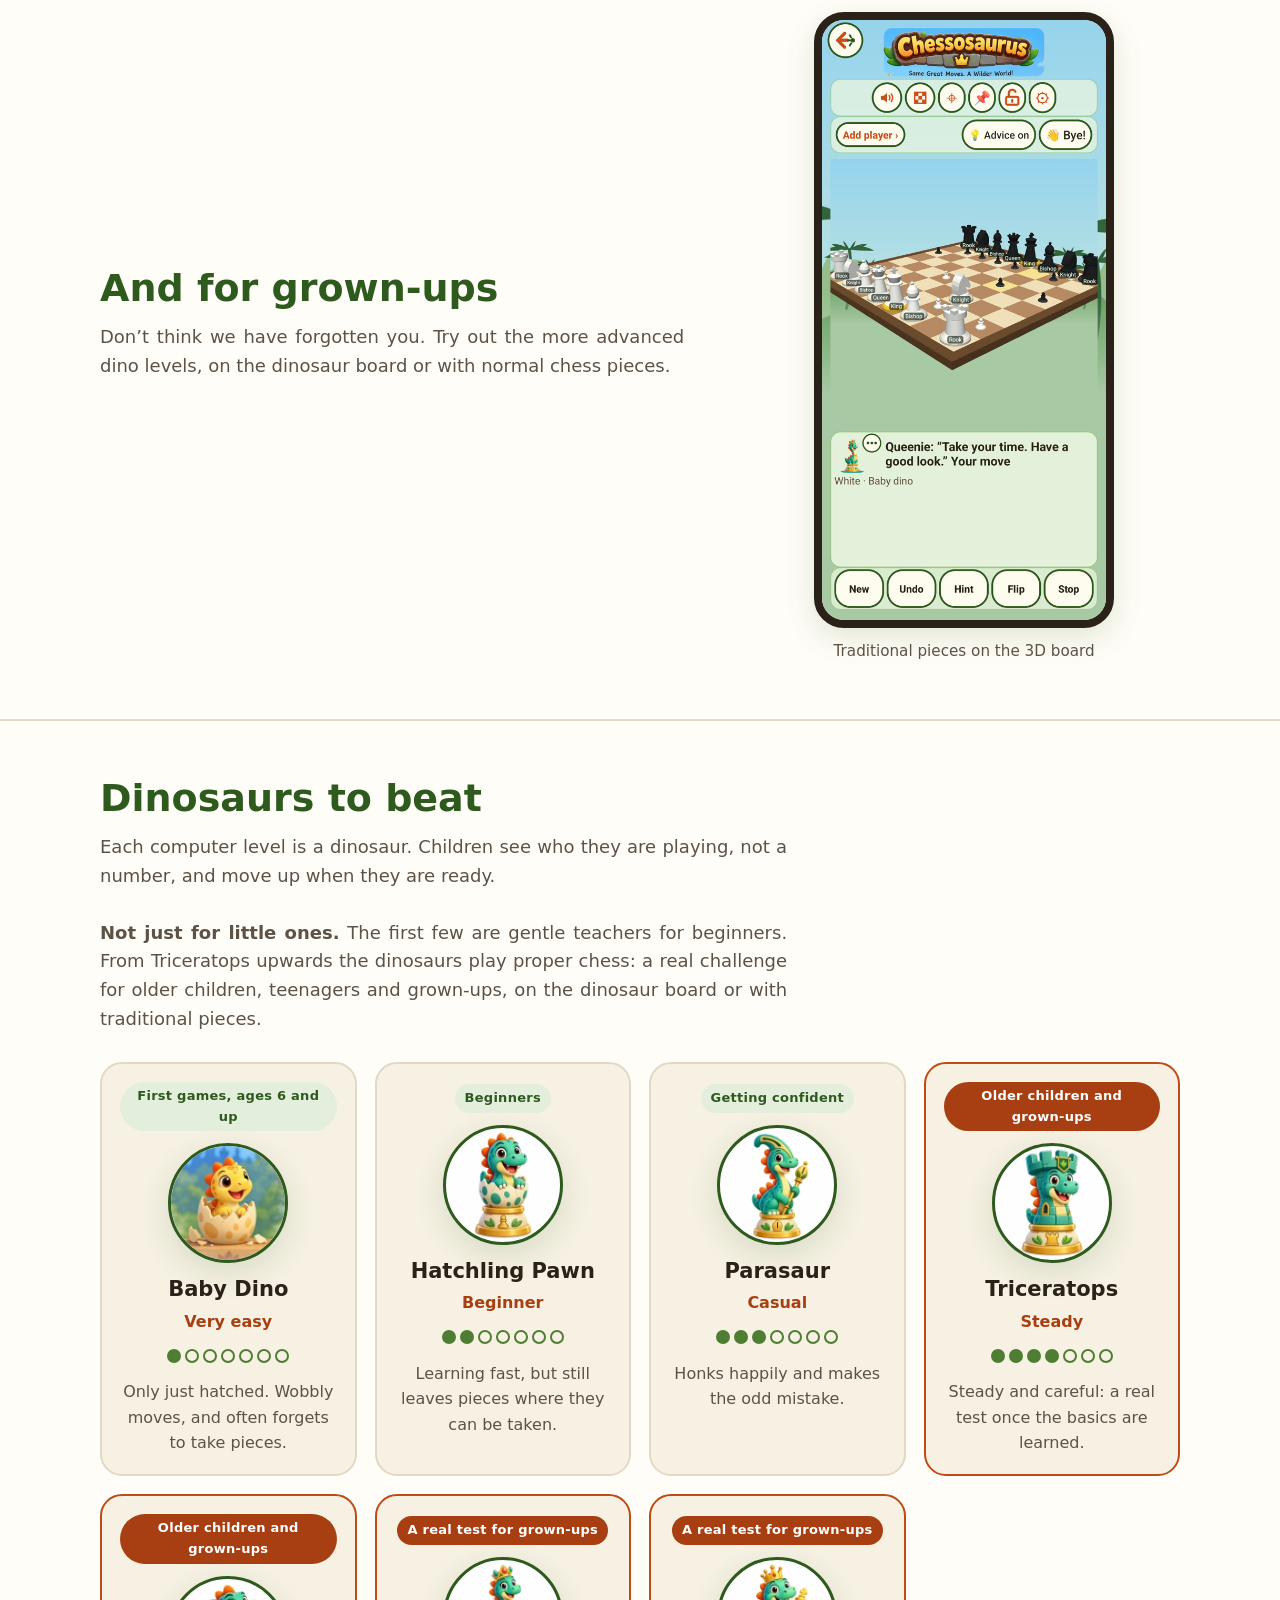
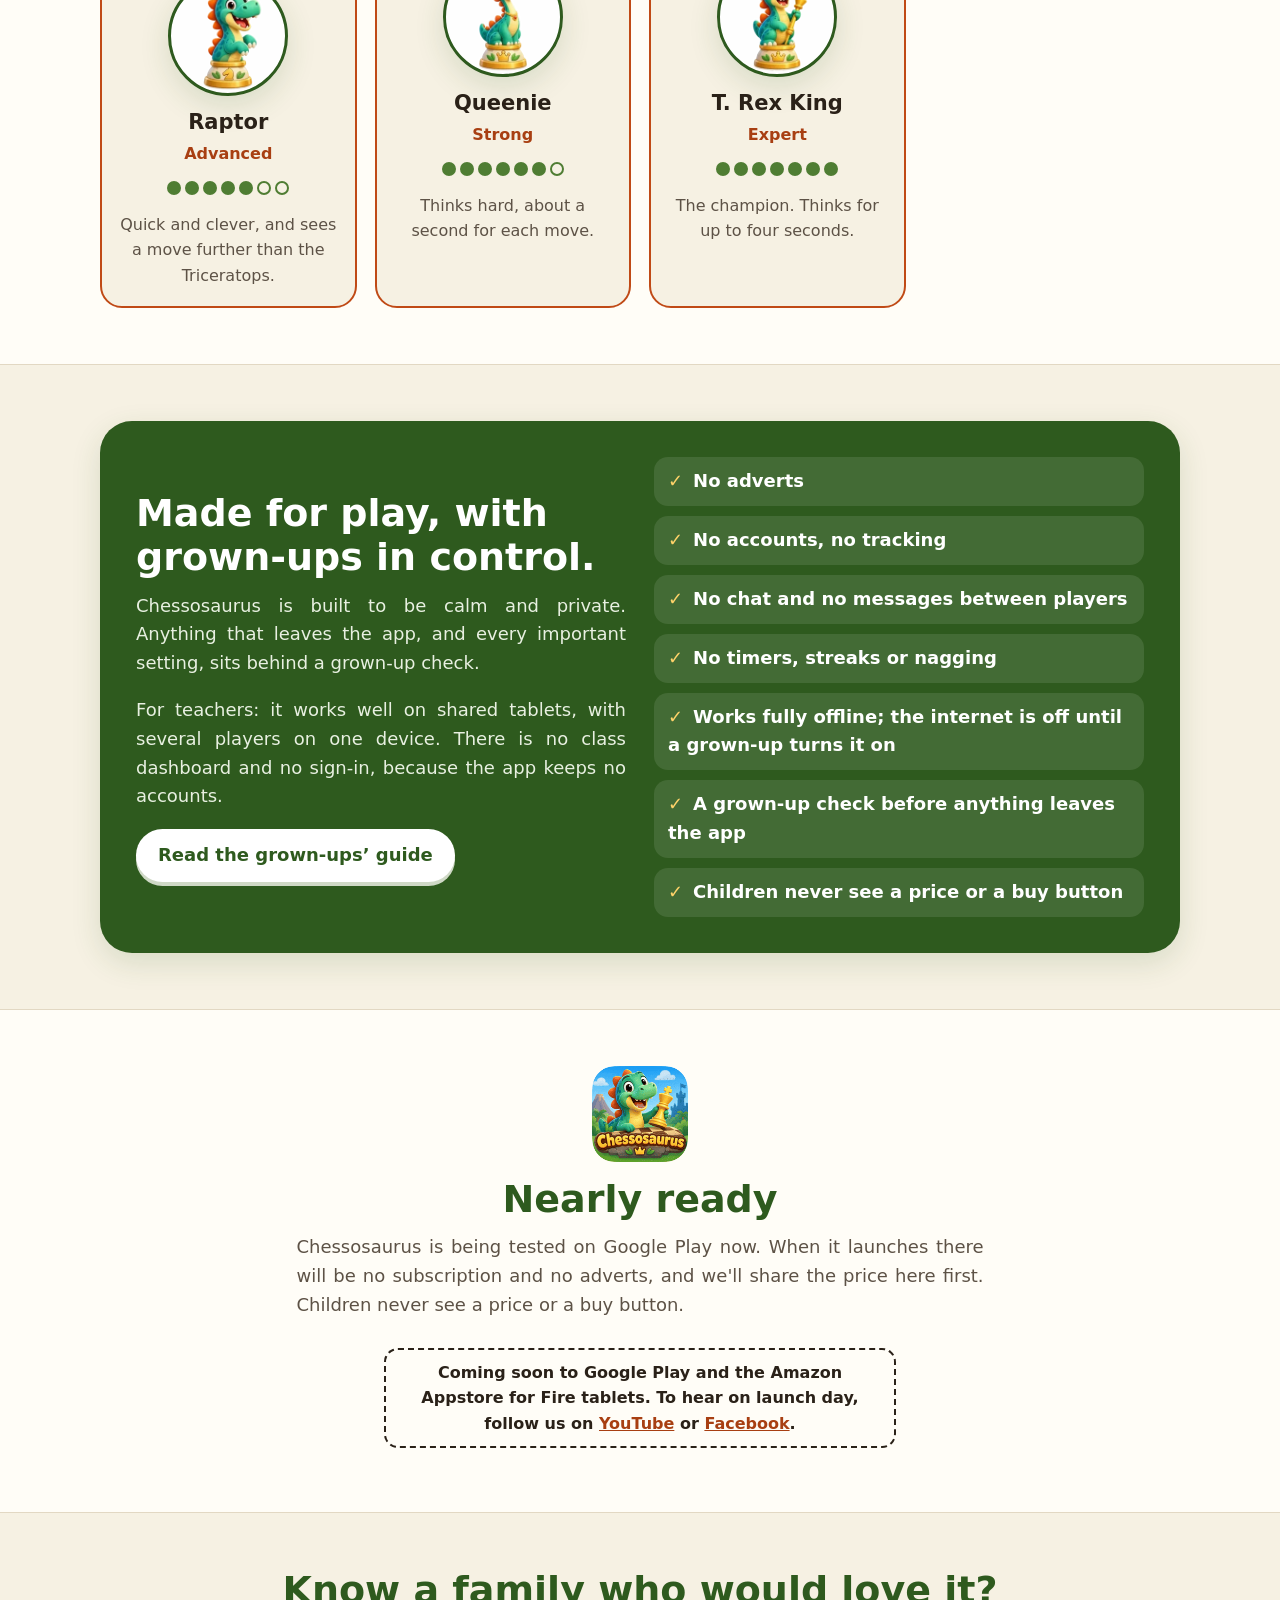
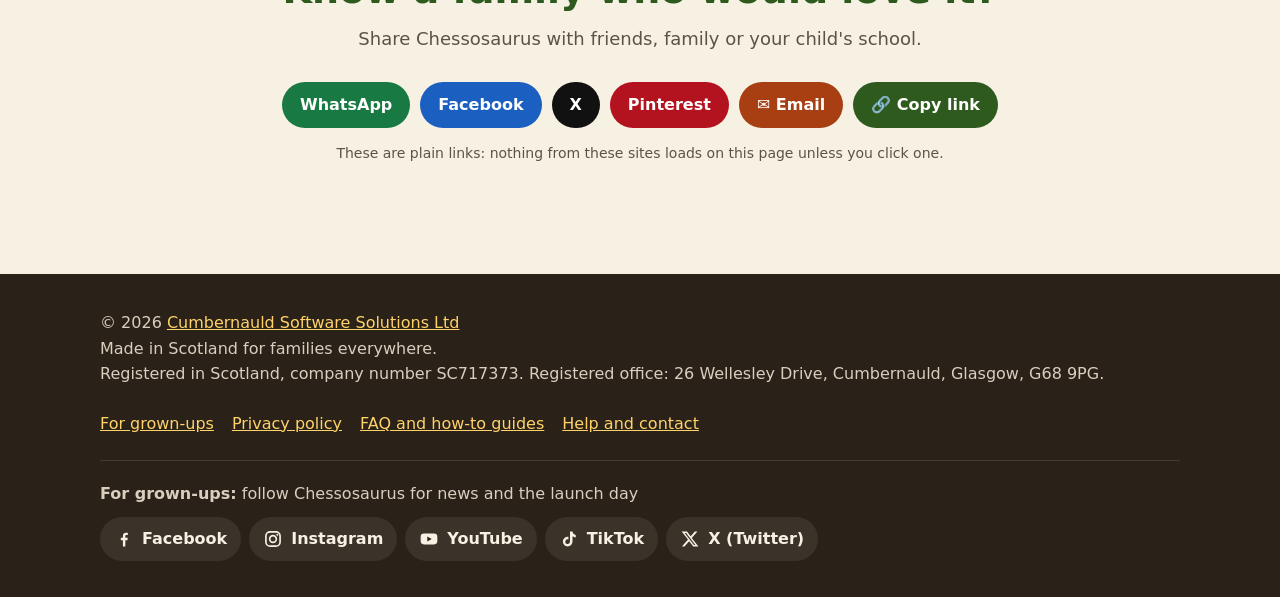
==== commit 5b16f22e: "FAQ and how-to guides with pictures from the app (1.0.7), including safety precautions Settings, pla" ====
--- a/index.html
+++ b/index.html
@@ -36,6 +36,7 @@
         <li><a href="./" aria-current="page">Home</a></li>
         <li><a href="grown-ups.html">For grown-ups</a></li>
         <li><a href="privacy.html">Privacy</a></li>
+        <li><a href="faq.html">FAQ</a></li>
         <li><a href="help.html">Help</a></li>
       </ul>
     </nav>
@@ -339,6 +340,7 @@
     <ul>
       <li><a href="grown-ups.html">For grown-ups</a></li>
       <li><a href="privacy.html">Privacy policy</a></li>
+      <li><a href="faq.html">FAQ and how-to guides</a></li>
       <li><a href="help.html">Help and contact</a></li>
     </ul>
     <nav class="follow" id="follow" aria-label="Follow Chessosaurus">
--- a/style.css
+++ b/style.css
@@ -398,3 +398,8 @@
 .not-found img { margin: 0 auto 16px; border-radius: 32px; }
 .not-found p, .not-found .page-head p { margin: 0 auto 24px; text-align: center !important; }
 .price-other { margin: -12px 0 20px; font-size: 15px; color: var(--muted); }
+
+/* FAQ: app screenshots, two side by side on wide screens */
+.faq-shots { display: grid; grid-template-columns: repeat(auto-fit, minmax(200px, 1fr)); gap: 24px; margin: 18px 0 8px; }
+.faq-shot { max-width: 260px; }
+.faq-shot img { border-width: 6px; border-radius: 24px; }
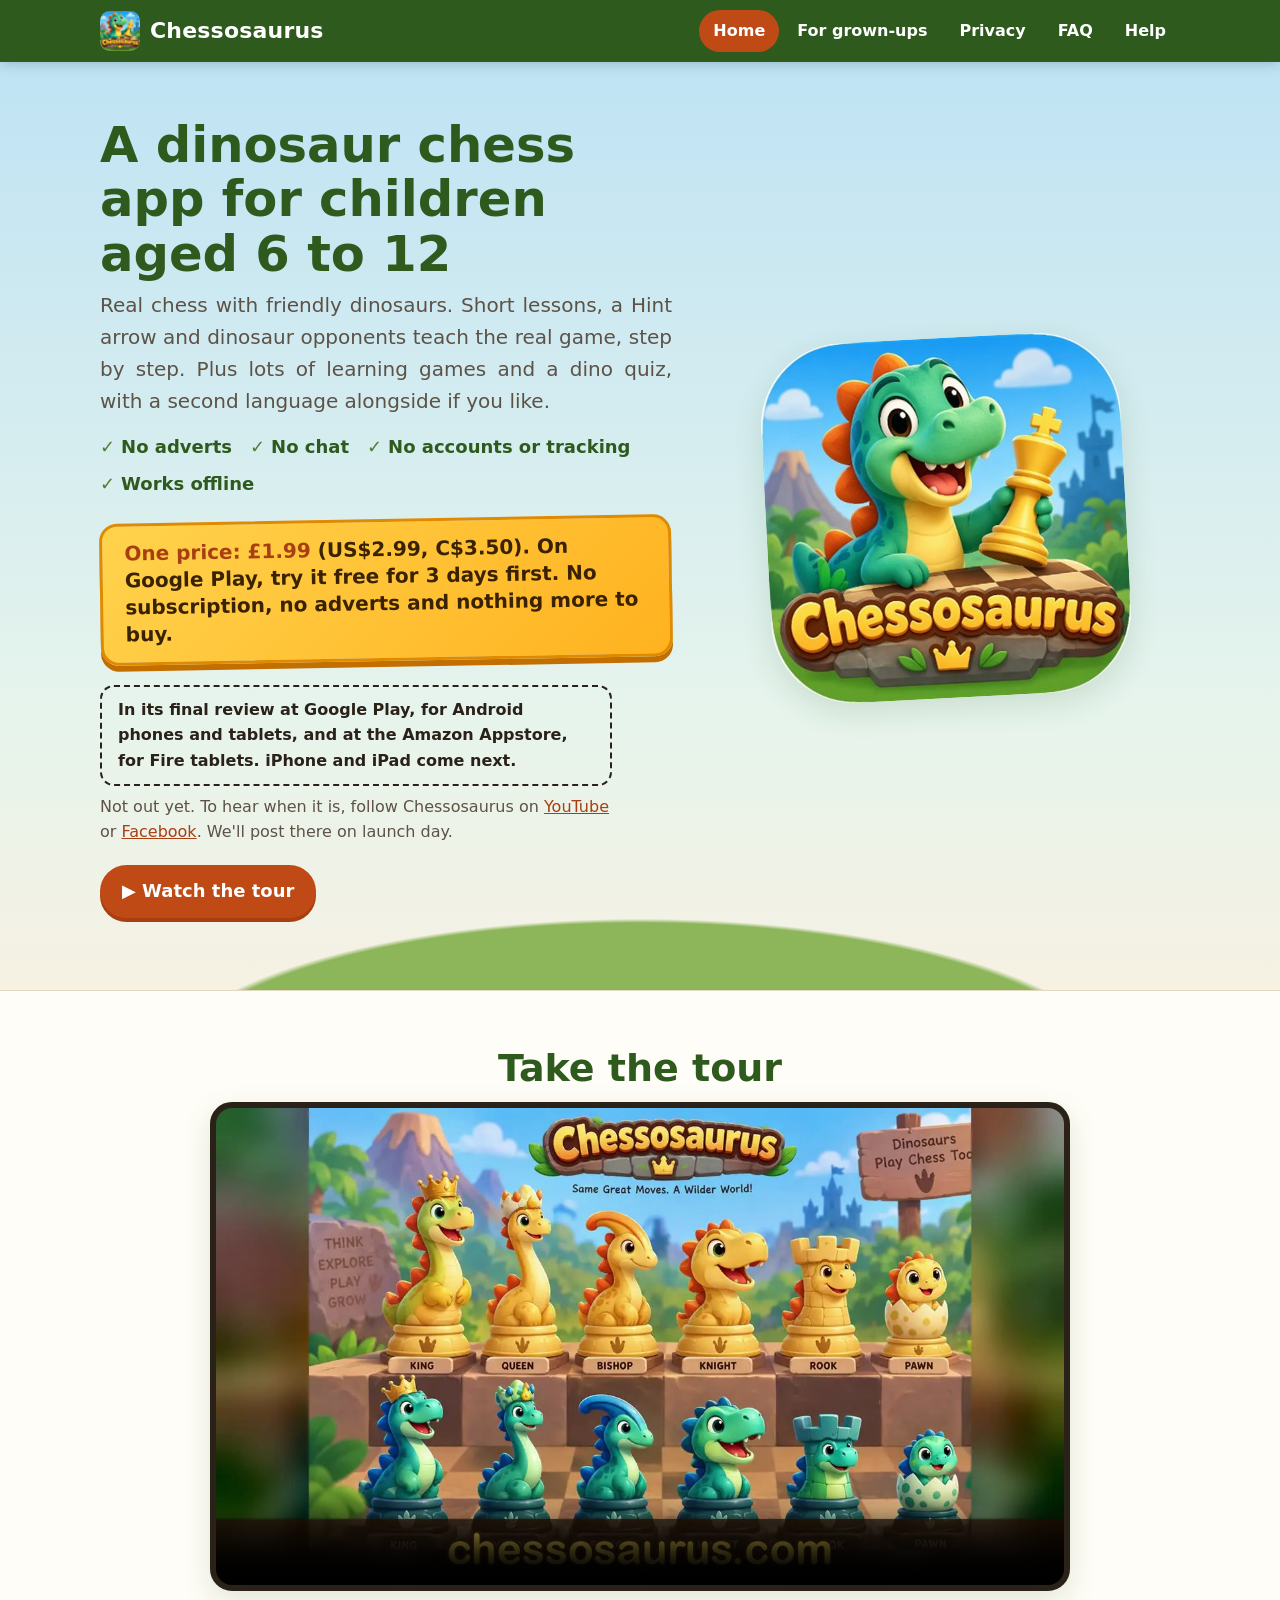
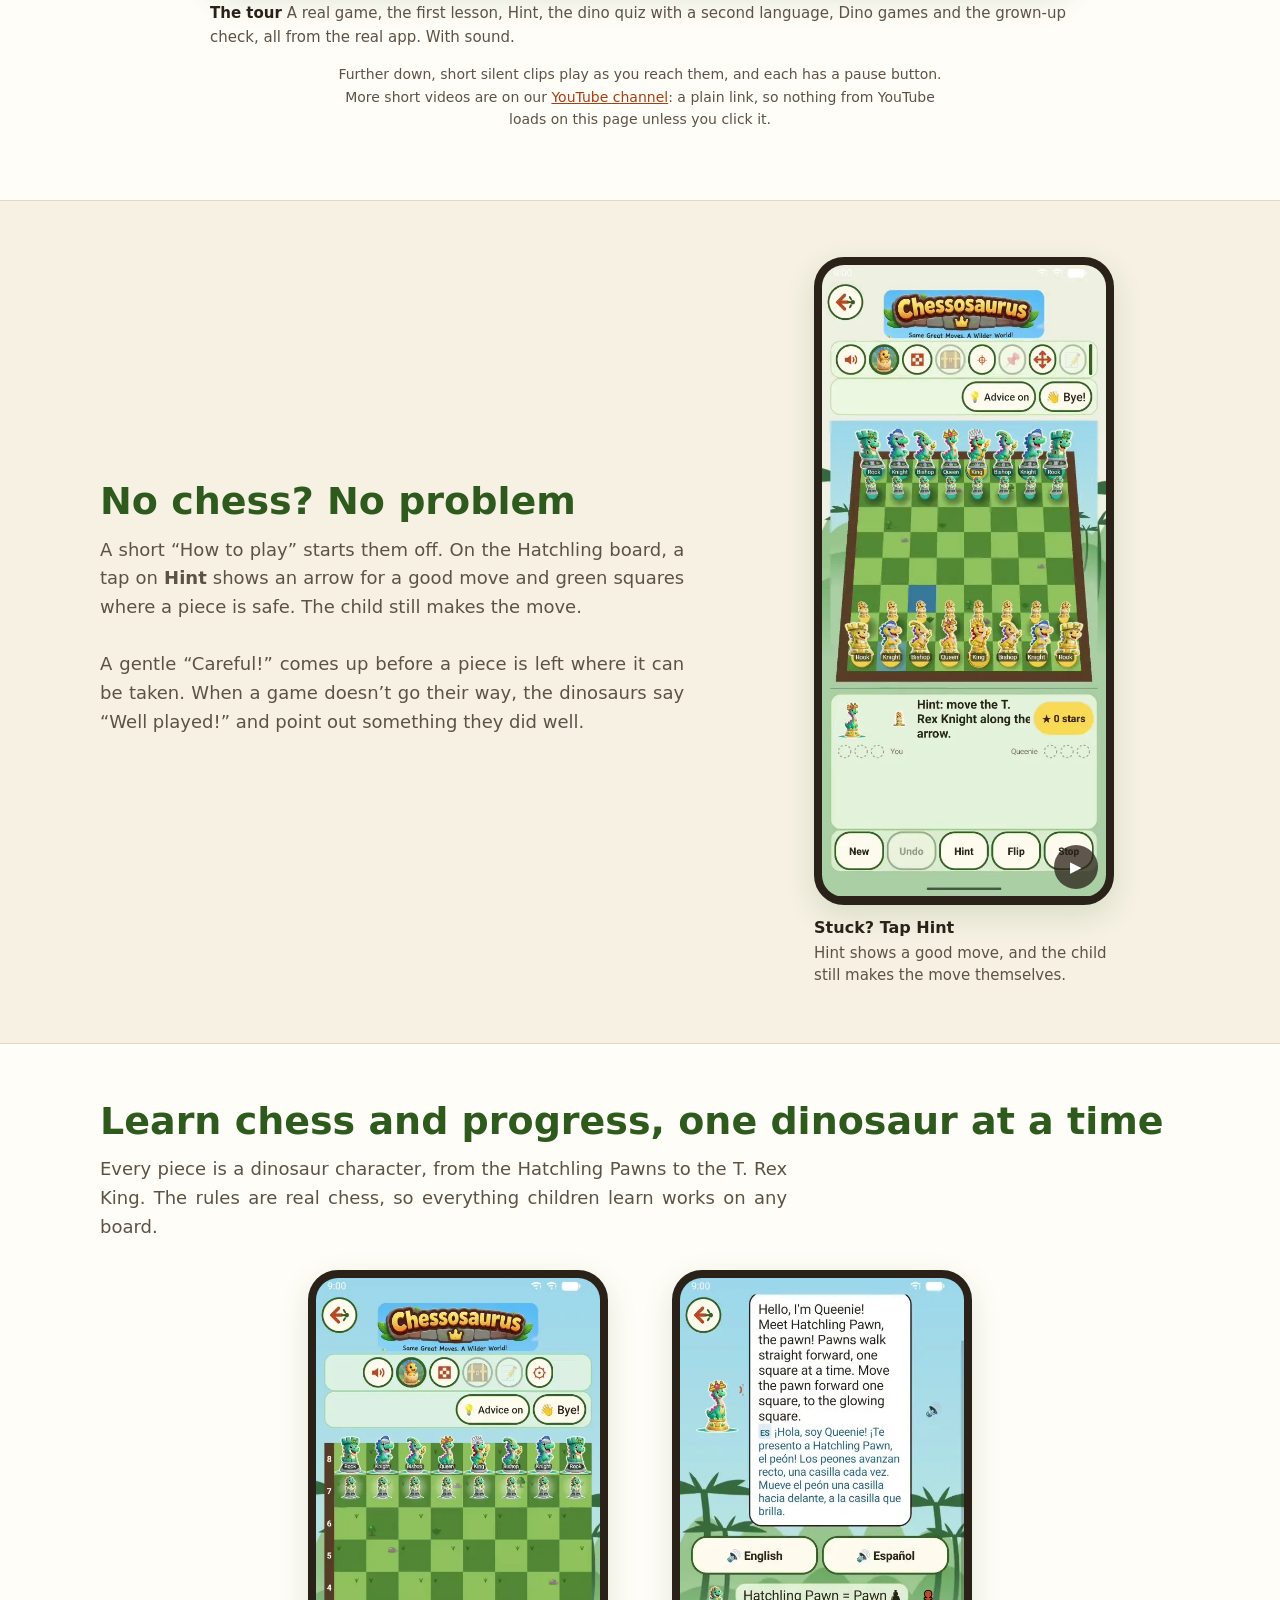
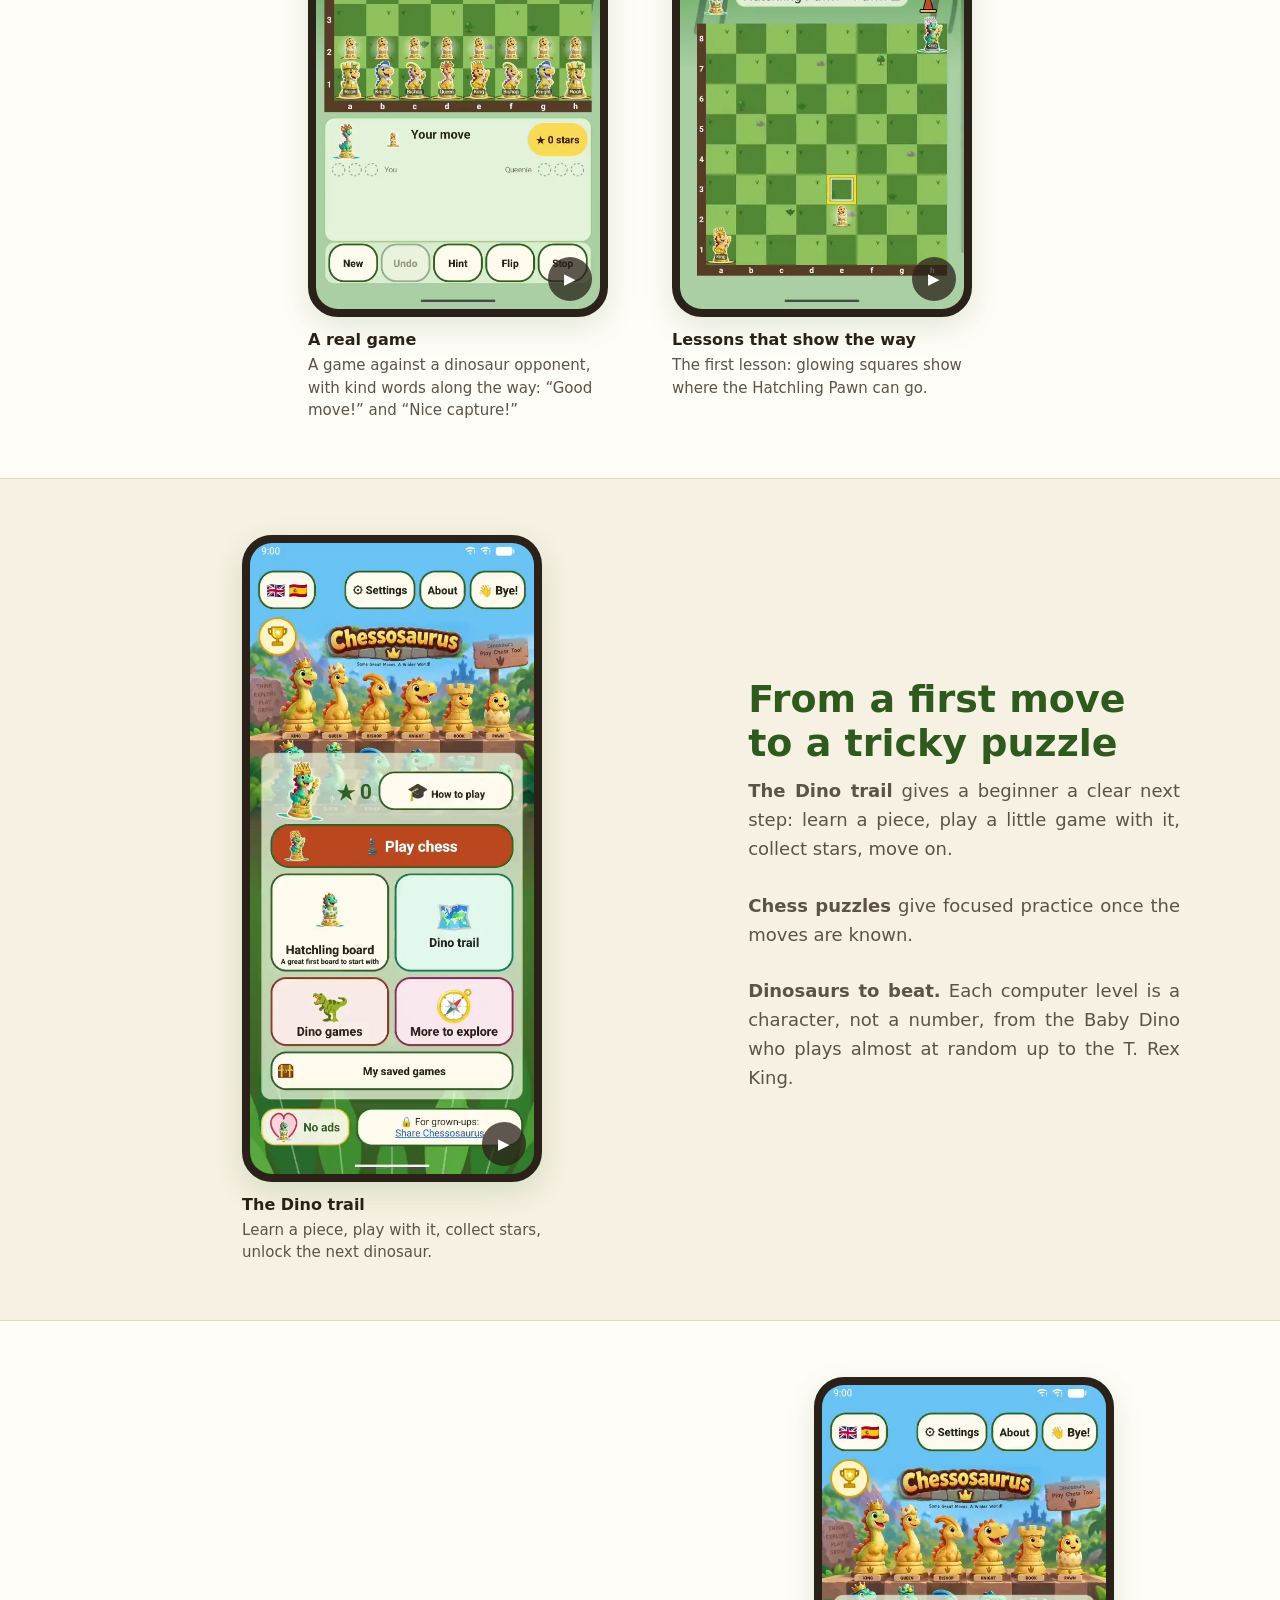
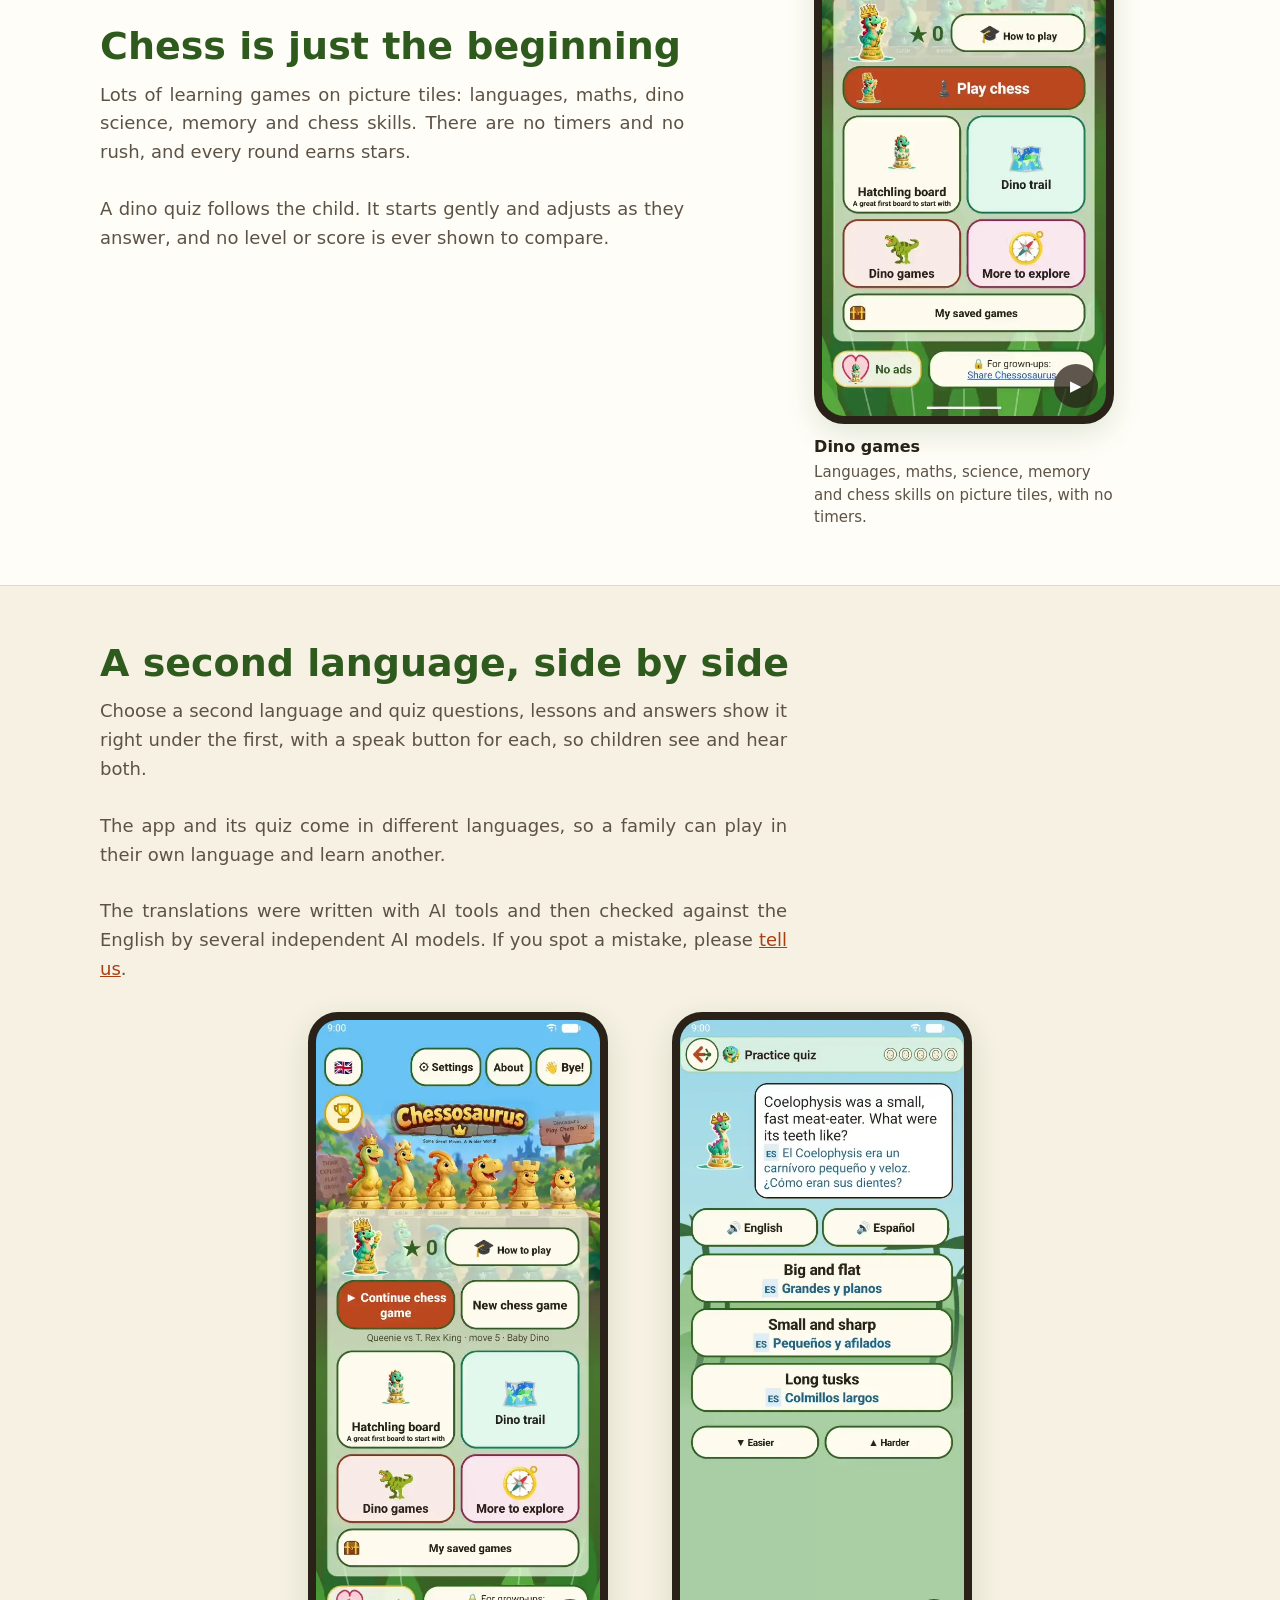
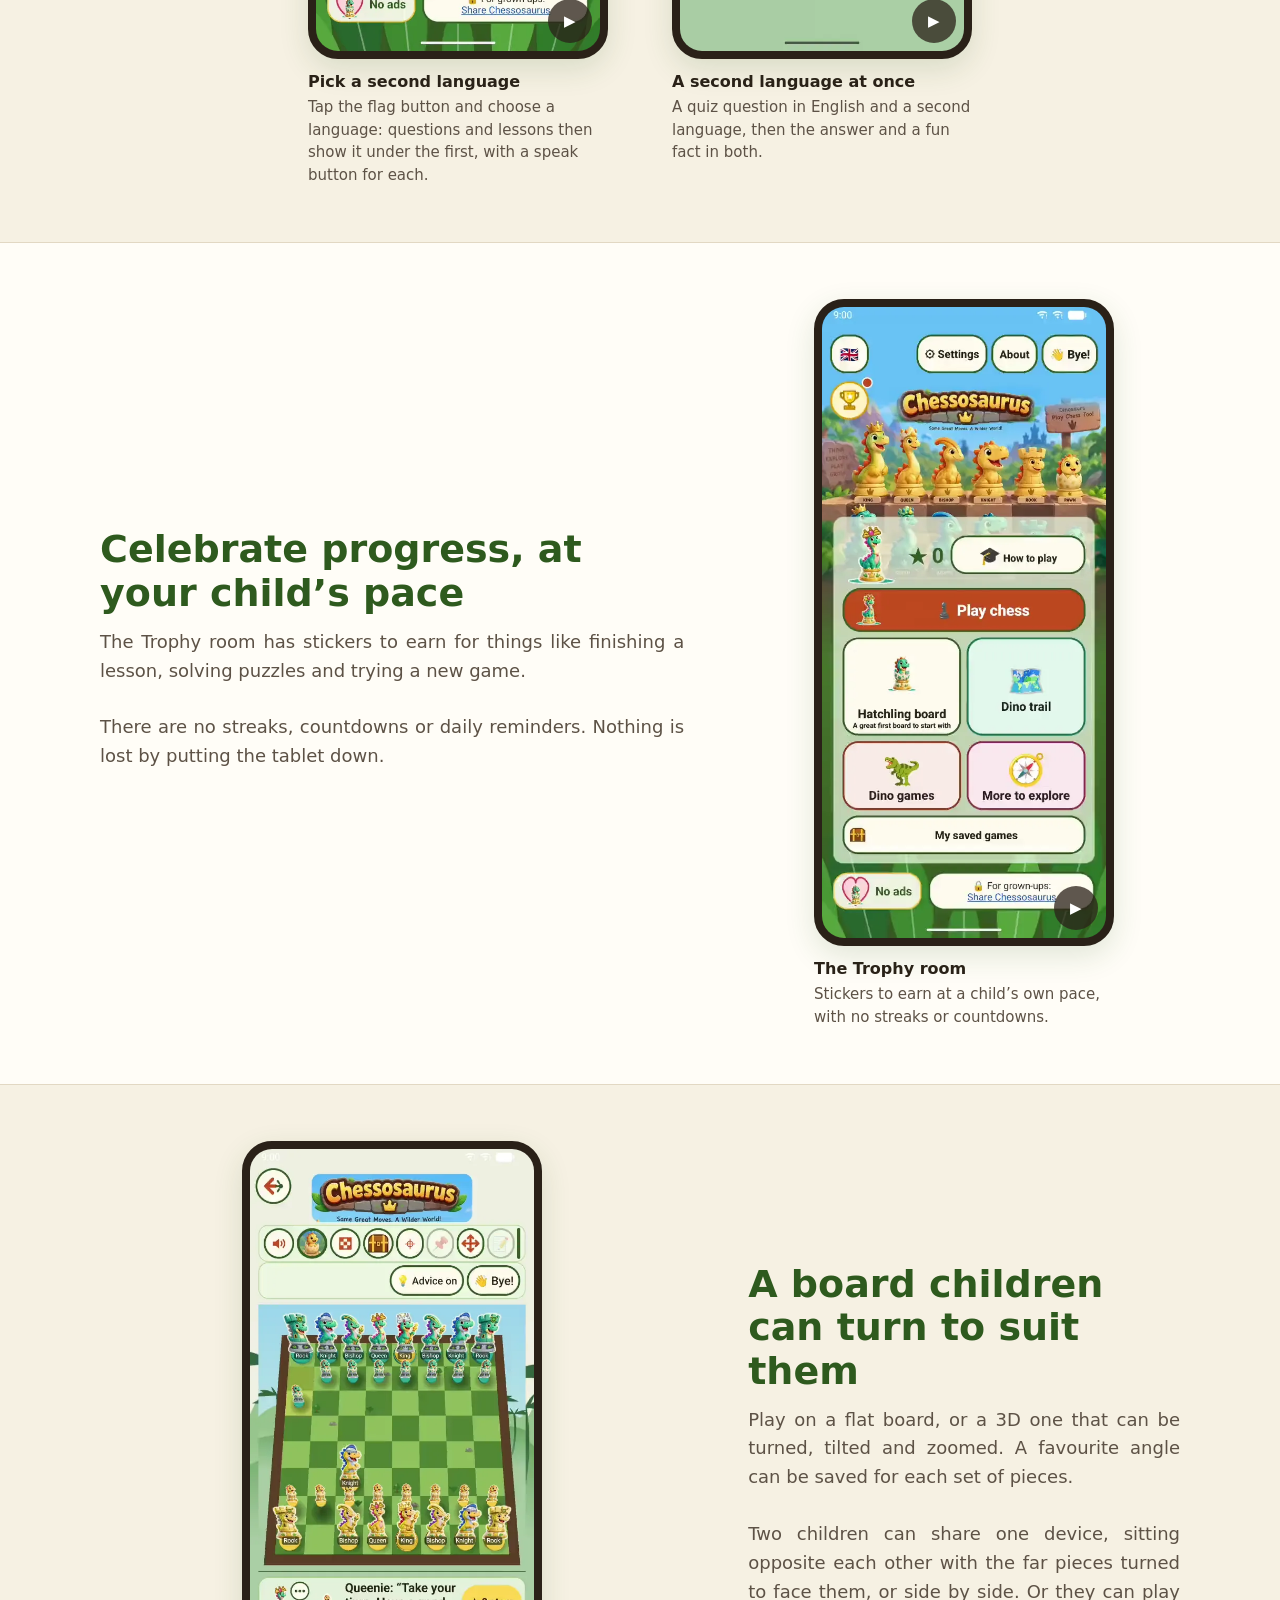
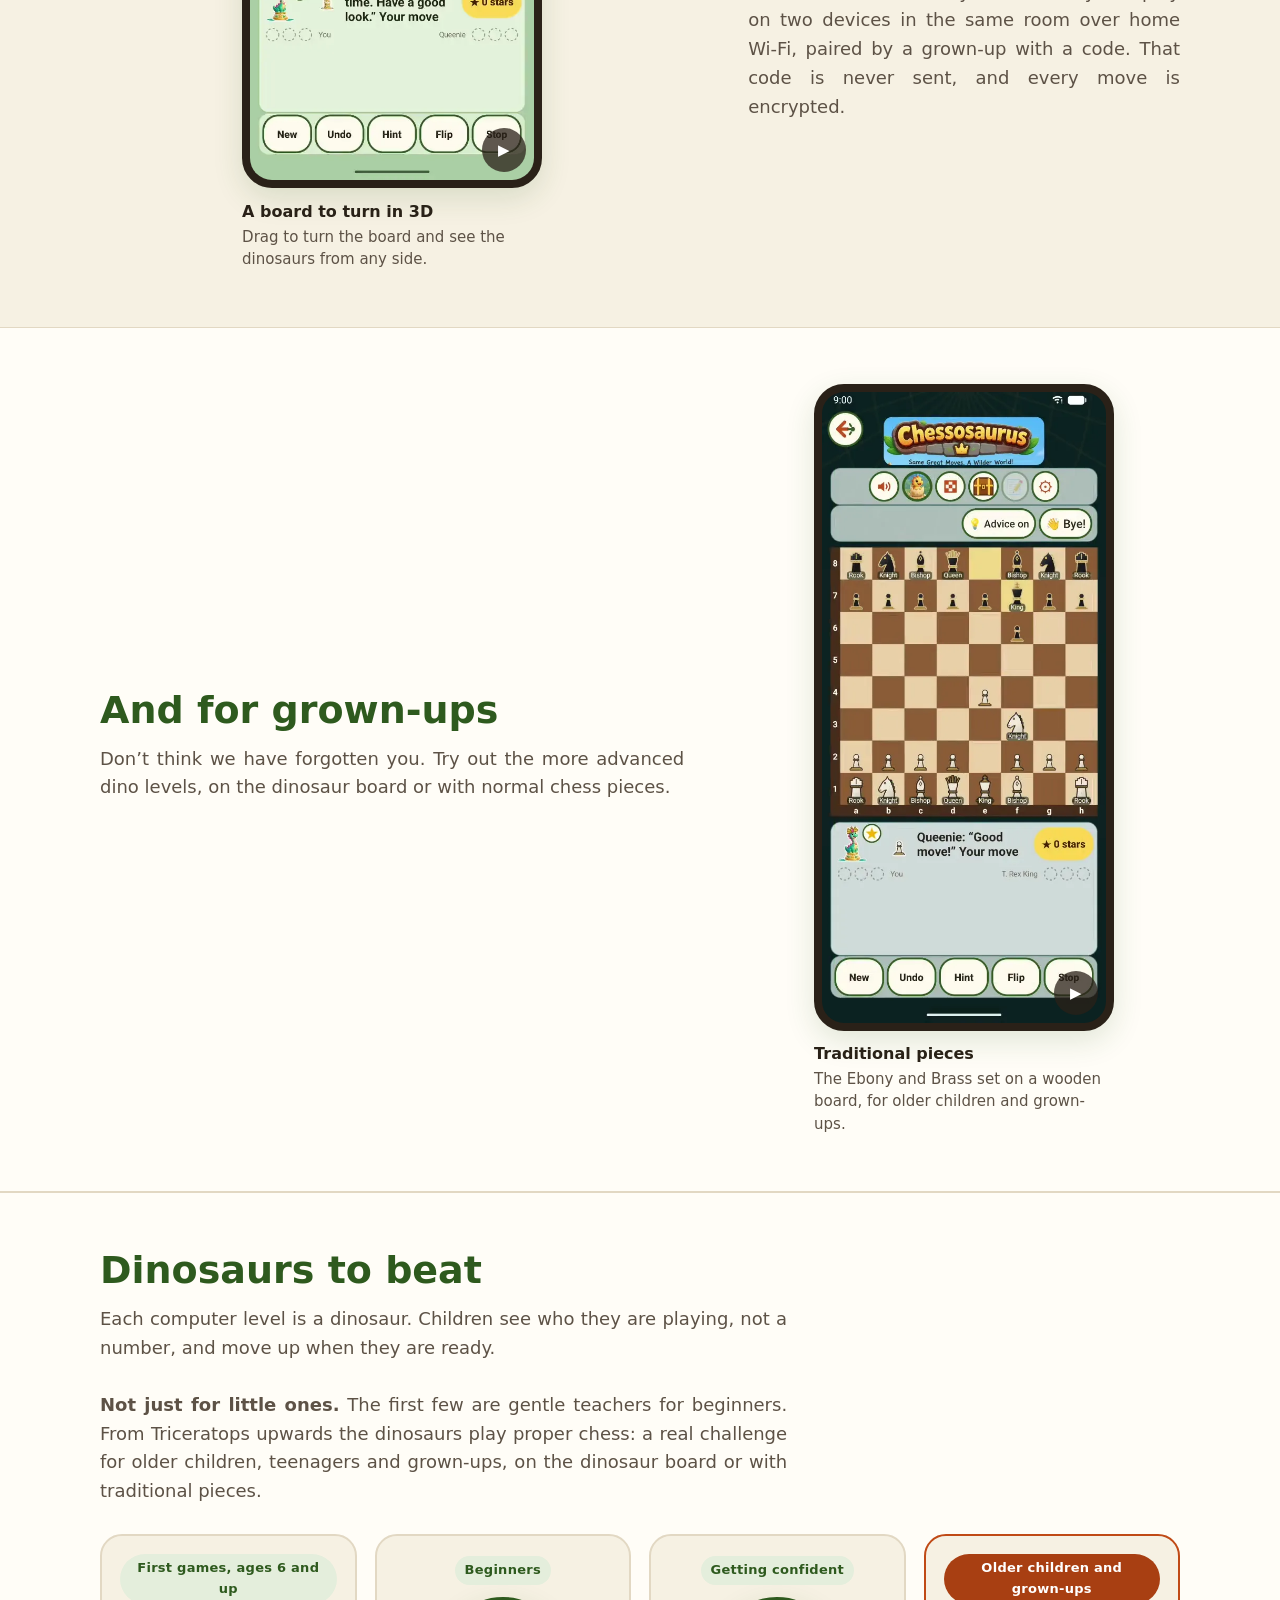
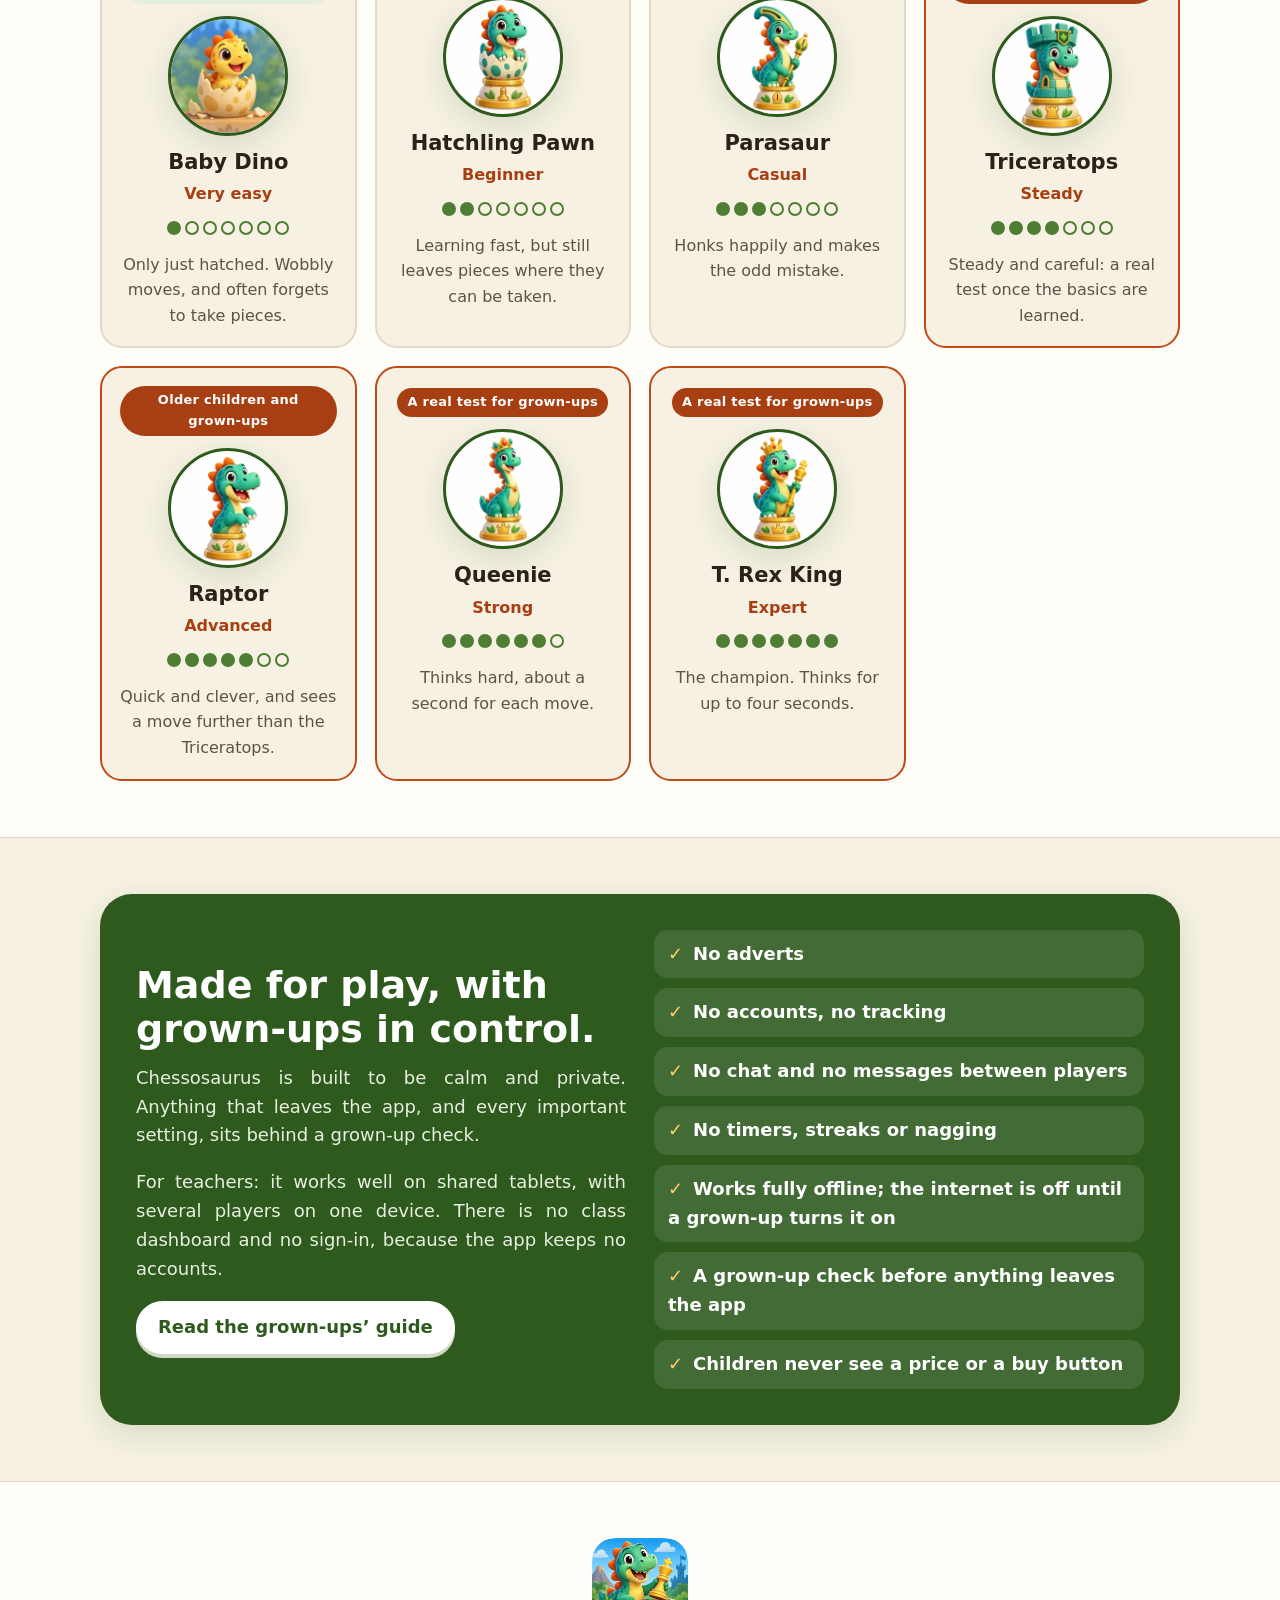
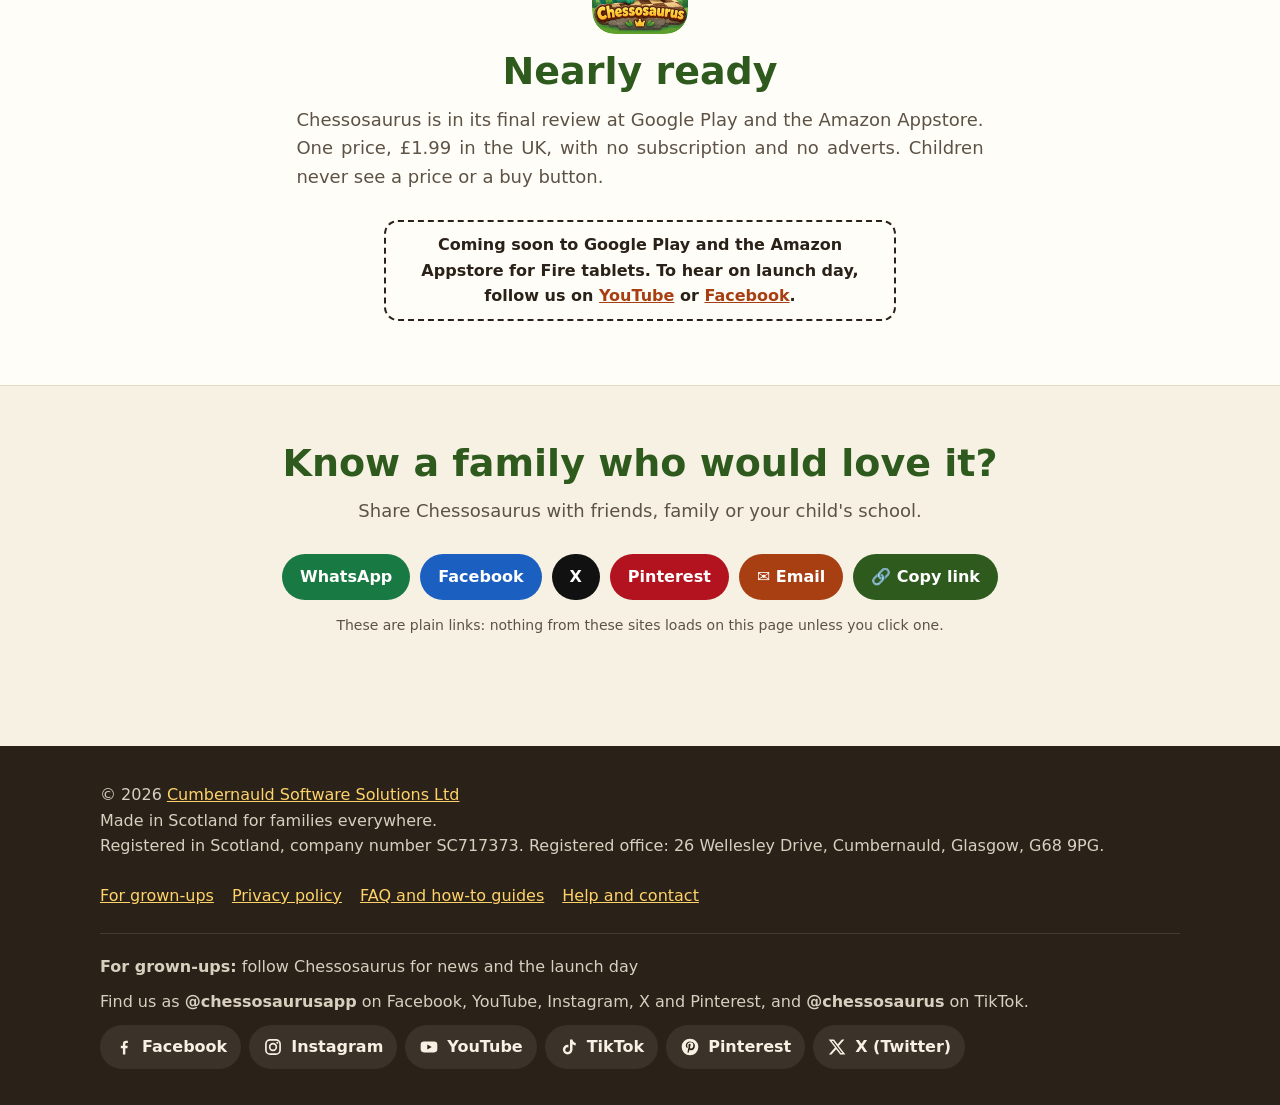
==== commit 9b3a5cda: "New clips in the 1.0.11 look, SEO fixes, Pinterest - Ten clips recorded from 1.0.11 (with the second" ====
--- a/index.html
+++ b/index.html
@@ -5,20 +5,21 @@
 <meta name="viewport" content="width=device-width, initial-scale=1">
 <meta name="color-scheme" content="only light">
 <title>Chessosaurus: dinosaur chess app for kids aged 6 to 12</title>
-<meta name="description" content="Real chess for children aged 6 to 12, taught by friendly dinosaurs: short lessons, a Hint arrow and dinosaur opponents. Coming soon to Google Play. No ads, no chat, no tracking.">
+<meta name="description" content="A dinosaur chess app for children aged 6 to 12: short lessons, Hint and friendly opponents teach real chess. Android and Fire tablets. No ads, no chat.">
 <link rel="canonical" href="https://www.chessosaurus.com/">
 <meta property="og:title" content="Chessosaurus: real chess with friendly dinosaurs, for ages 6 to 12">
-<meta property="og:description" content="Dinosaurs teach real chess to ages 6 to 12; traditional pieces and tougher opponents for those a little older. Coming soon to Google Play. No ads, no accounts, no tracking.">
+<meta property="og:description" content="Dinosaurs teach real chess to ages 6 to 12; traditional pieces and tougher opponents for those a little older. For Android and Fire tablets. No ads, no accounts, no tracking.">
 <meta property="og:image" content="https://www.chessosaurus.com/img/share.jpg">
 <meta property="og:url" content="https://www.chessosaurus.com/">
-<meta property="og:image:width" content="1024">
-<meta property="og:image:height" content="500">
+<meta property="og:image:width" content="1200">
+<meta property="og:image:height" content="630">
 <meta property="og:image:alt" content="The Chessosaurus icon: a smiling green dinosaur holding a golden chess king">
 <meta property="og:type" content="website">
 <meta property="og:site_name" content="Chessosaurus">
 <meta property="og:locale" content="en_GB">
 <meta name="twitter:card" content="summary_large_image">
-<script type="application/ld+json">{"@context":"https://schema.org","@graph":[{"@type":"Organization","@id":"https://www.chessosaurus.com/#maker","name":"Cumbernauld Software Solutions Ltd","url":"https://cumbernauldsoftwaresolutions.com/","address":{"@type":"PostalAddress","streetAddress":"26 Wellesley Drive","addressLocality":"Cumbernauld","postalCode":"G68 9PG","addressCountry":"GB"},"identifier":{"@type":"PropertyValue","propertyID":"Companies House company number","value":"SC717373"}},{"@type":"WebSite","@id":"https://www.chessosaurus.com/#site","url":"https://www.chessosaurus.com/","name":"Chessosaurus","inLanguage":"en-GB","publisher":{"@id":"https://www.chessosaurus.com/#maker"},"about":{"@id":"https://www.chessosaurus.com/#app"}},{"@type":["MobileApplication","VideoGame"],"@id":"https://www.chessosaurus.com/#app","name":"Chessosaurus","url":"https://www.chessosaurus.com/","description":"A chess and learning app for children aged 6 to 12, with traditional pieces and stronger opponents for older players: real chess taught by friendly dinosaurs, with short lessons, a Hint arrow, dinosaur opponents, chess puzzles, learning games and a quiz that can show a second language alongside. No adverts, no accounts, no chat and no tracking.","operatingSystem":"Android 8.0 or later; Fire OS 7 or later","gamePlatform":["Android devices","Amazon Fire tablets"],"applicationCategory":"EducationalApplication","applicationSubCategory":"Chess","genre":["Chess","Educational game"],"image":"https://www.chessosaurus.com/img/share.jpg","screenshot":["https://www.chessosaurus.com/video/clip-game.jpg","https://www.chessosaurus.com/video/clip-hint.jpg","https://www.chessosaurus.com/img/shot-board3d-classic.jpg"],"video":{"@id":"https://www.chessosaurus.com/#tour"},"inLanguage":["en","es","fr","de","it","pt","nl","pl","sv","zh-Hans","ja","ko"],"audience":{"@type":"PeopleAudience","suggestedMinAge":6,"suggestedMaxAge":12},"isFamilyFriendly":true,"countryOfOrigin":{"@type":"Country","name":"United Kingdom"},"author":{"@id":"https://www.chessosaurus.com/#maker"},"publisher":{"@id":"https://www.chessosaurus.com/#maker"},"sameAs":["https://www.youtube.com/@chessosaurusapp","https://www.facebook.com/chessosaurusapp","https://www.instagram.com/chessosaurusapp/","https://x.com/chessosaurusapp","https://www.tiktok.com/@chessosaurus"]},{"@type":"VideoObject","@id":"https://www.chessosaurus.com/#tour","name":"Chessosaurus: the tour","description":"A real game, the first lesson, Hint, the dino quiz with a second language, Dino games and the grown-up check, all recorded from the Chessosaurus app.","thumbnailUrl":"https://www.chessosaurus.com/video/tour.jpg","uploadDate":"2026-11-18T12:00:00+00:00","duration":"PT1M57S","contentUrl":"https://www.chessosaurus.com/video/tour.mp4","inLanguage":"en-GB","isFamilyFriendly":true,"publisher":{"@id":"https://www.chessosaurus.com/#maker"}}]}</script>
+<meta name="twitter:site" content="@chessosaurusapp">
+<script type="application/ld+json">{"@context":"https://schema.org","@graph":[{"@type":"Organization","@id":"https://www.chessosaurus.com/#maker","name":"Cumbernauld Software Solutions Ltd","url":"https://cumbernauldsoftwaresolutions.com/","logo":"https://www.chessosaurus.com/img/icon-512.png","email":"info@chessosaurus.com","address":{"@type":"PostalAddress","streetAddress":"26 Wellesley Drive","addressLocality":"Cumbernauld","postalCode":"G68 9PG","addressCountry":"GB"},"identifier":{"@type":"PropertyValue","propertyID":"Companies House company number","value":"SC717373"}},{"@type":"WebSite","@id":"https://www.chessosaurus.com/#site","url":"https://www.chessosaurus.com/","name":"Chessosaurus","alternateName":["Chessosaurus App","chessosaurusapp"],"inLanguage":"en-GB","publisher":{"@id":"https://www.chessosaurus.com/#maker"},"about":{"@id":"https://www.chessosaurus.com/#app"}},{"@type":["MobileApplication","VideoGame"],"@id":"https://www.chessosaurus.com/#app","name":"Chessosaurus","alternateName":["Chessosaurus App","chessosaurusapp"],"url":"https://www.chessosaurus.com/","offers":[{"@type":"Offer","price":"1.99","priceCurrency":"GBP","availability":"https://schema.org/PreOrder","eligibleRegion":{"@type":"Country","name":"GB"}},{"@type":"Offer","price":"2.99","priceCurrency":"USD","availability":"https://schema.org/PreOrder","eligibleRegion":{"@type":"Country","name":"US"}},{"@type":"Offer","price":"3.50","priceCurrency":"CAD","availability":"https://schema.org/PreOrder","eligibleRegion":{"@type":"Country","name":"CA"}}],"description":"A chess and learning app for children aged 6 to 12, with traditional pieces and stronger opponents for older players: real chess taught by friendly dinosaurs, with short lessons, a Hint arrow, dinosaur opponents, chess puzzles, learning games and a quiz that can show a second language alongside. No adverts, no accounts, no chat and no tracking.","operatingSystem":"Android 8.0 or later; Fire OS 7 or later","gamePlatform":["Android devices","Amazon Fire tablets"],"applicationCategory":"EducationalApplication","applicationSubCategory":"Chess","genre":["Chess","Educational game"],"image":"https://www.chessosaurus.com/img/share.jpg","screenshot":["https://www.chessosaurus.com/video/clip-game.jpg","https://www.chessosaurus.com/video/clip-hint.jpg","https://www.chessosaurus.com/video/clip-languages.jpg","https://www.chessosaurus.com/video/clip-ebony.jpg"],"video":{"@id":"https://www.chessosaurus.com/#tour"},"inLanguage":["en","es","fr","de","it","pt","nl","pl","sv","zh-Hans","ja","ko"],"audience":{"@type":"PeopleAudience","suggestedMinAge":6,"suggestedMaxAge":12},"isFamilyFriendly":true,"countryOfOrigin":{"@type":"Country","name":"United Kingdom"},"author":{"@id":"https://www.chessosaurus.com/#maker"},"publisher":{"@id":"https://www.chessosaurus.com/#maker"},"sameAs":["https://www.youtube.com/@chessosaurusapp","https://www.facebook.com/chessosaurusapp","https://www.instagram.com/chessosaurusapp/","https://x.com/chessosaurusapp","https://www.tiktok.com/@chessosaurus","https://www.pinterest.com/chessosaurusapp/"]},{"@type":"VideoObject","@id":"https://www.chessosaurus.com/#tour","name":"Chessosaurus: the tour","description":"A real game, the first lesson, Hint, the dino quiz with a second language, Dino games and the grown-up check, all recorded from the Chessosaurus app.","thumbnailUrl":"https://www.chessosaurus.com/video/tour.jpg","uploadDate":"2026-11-18T12:00:00+00:00","duration":"PT1M57S","contentUrl":"https://www.chessosaurus.com/video/tour.mp4","inLanguage":"en-GB","isFamilyFriendly":true,"publisher":{"@id":"https://www.chessosaurus.com/#maker"}}]}</script>
 <meta name="theme-color" content="#2e5a1e">
 <link rel="icon" href="/favicon.ico" sizes="48x48">
 <link rel="icon" href="/img/icon-192.png" type="image/png" sizes="192x192">
@@ -47,17 +48,17 @@
   <div class="hero">
     <div class="wrap">
       <div>
-        <h1>Real chess with friendly dinosaurs, for ages 6 to 12.</h1>
-        <p class="lead">Short lessons, a Hint arrow and dinosaur opponents teach the real game, step by step. Plus lots of learning games and a dino quiz, with a second language alongside if you like.</p>
+        <h1>A dinosaur chess app for children aged 6 to 12</h1>
+        <p class="lead">Real chess with friendly dinosaurs. Short lessons, a Hint arrow and dinosaur opponents teach the real game, step by step. Plus lots of learning games and a dino quiz, with a second language alongside if you like.</p>
         <ul class="ticks" aria-label="Safe by design">
           <li>No adverts</li>
           <li>No chat</li>
           <li>No accounts or tracking</li>
           <li>Works offline</li>
         </ul>
-        <p class="price-flash"><strong>Being tested on Google Play now.</strong> A small group of testers is trying it first, by invitation.</p>
+        <p class="price-flash"><strong>One price: £1.99</strong> (US$2.99, C$3.50). On Google Play, try it free for 3 days first. No subscription, no adverts and nothing more to buy.</p>
         <div class="launch">
-          <p class="soon"><strong>Coming soon</strong> to Google Play and the Amazon Appstore for Fire tablets: Android devices first, then iPhone and iPad. We'll share the price before launch day: no subscription, no adverts.</p>
+          <p class="soon"><strong>In its final review</strong> at Google Play, for Android phones and tablets, and at the Amazon Appstore, for Fire tablets. iPhone and iPad come next.</p>
           <p class="launch-news">Not out yet. To hear when it is, follow Chessosaurus on <a href="https://www.youtube.com/@chessosaurusapp" rel="noopener noreferrer">YouTube</a> or <a href="https://www.facebook.com/chessosaurusapp" rel="noopener noreferrer">Facebook</a>. We'll post there on launch day.</p>
         </div>
         <div class="hero-cta"><a class="btn" href="#tour-title">▶ Watch the tour</a></div>
@@ -93,7 +94,7 @@
           <video src="video/clip-hint.mp4" poster="video/clip-hint.webp" width="540" height="1200" muted loop playsinline preload="none" data-clip aria-describedby="cap-hint"></video>
           <button class="video-toggle" type="button" aria-label="Pause this clip" hidden>❚❚</button>
         </div>
-        <figcaption id="cap-hint"><strong>Stuck? Tap Hint</strong> An arrow shows a good move, and the child still makes the move themselves.</figcaption>
+        <figcaption id="cap-hint"><strong>Stuck? Tap Hint</strong> Hint shows a good move, and the child still makes the move themselves.</figcaption>
       </figure>
     </div>
   </section>
@@ -108,7 +109,7 @@
           <video src="video/clip-game.mp4" poster="video/clip-game.webp" width="540" height="1200" muted loop playsinline preload="none" data-clip aria-describedby="cap-game"></video>
           <button class="video-toggle" type="button" aria-label="Pause this clip" hidden>❚❚</button>
         </div>
-        <figcaption id="cap-game"><strong>A real game, three looks</strong> Dinosaur pieces in 2D and 3D, then traditional pieces on a marble board under a night sky, with kind words along the way.</figcaption>
+        <figcaption id="cap-game"><strong>A real game</strong> A game against a dinosaur opponent, with kind words along the way: “Good move!” and “Nice capture!”</figcaption>
       </figure>
         <figure class="frame clip">
         <div class="clip-box">
@@ -157,20 +158,27 @@
   </section>
 
   <section aria-labelledby="langs-title">
-    <div class="wrap feature flip">
-      <div class="feature-text">
-        <h2 id="langs-title">A second language, side by side</h2>
-        <p class="intro">Choose a second language and quiz questions, lessons and answers show it right under the first, with a speak button for each, so children see and hear both.</p>
-        <p class="intro">The app and its quiz come in different languages, so a family can play in their own language and learn another.</p>
-        <p class="intro">The translations were written with AI tools and then checked against the English by several independent AI models. If you spot a mistake, please <a href="help.html">tell us</a>.</p>
-      </div>
-      <figure class="frame clip">
+    <div class="wrap">
+      <h2 id="langs-title">A second language, side by side</h2>
+      <p class="intro">Choose a second language and quiz questions, lessons and answers show it right under the first, with a speak button for each, so children see and hear both.</p>
+      <p class="intro">The app and its quiz come in different languages, so a family can play in their own language and learn another.</p>
+      <p class="intro">The translations were written with AI tools and then checked against the English by several independent AI models. If you spot a mistake, please <a href="help.html">tell us</a>.</p>
+      <div class="pair">
+        <figure class="frame clip">
+        <div class="clip-box">
+          <video src="video/clip-languages.mp4" poster="video/clip-languages.webp" width="540" height="1200" muted loop playsinline preload="none" data-clip aria-describedby="cap-languages"></video>
+          <button class="video-toggle" type="button" aria-label="Pause this clip" hidden>❚❚</button>
+        </div>
+        <figcaption id="cap-languages"><strong>Pick a second language</strong> Tap the flag button and choose a language: questions and lessons then show it under the first, with a speak button for each.</figcaption>
+      </figure>
+        <figure class="frame clip">
         <div class="clip-box">
           <video src="video/clip-quiz.mp4" poster="video/clip-quiz.webp" width="540" height="1200" muted loop playsinline preload="none" data-clip aria-describedby="cap-quiz"></video>
           <button class="video-toggle" type="button" aria-label="Pause this clip" hidden>❚❚</button>
         </div>
         <figcaption id="cap-quiz"><strong>A second language at once</strong> A quiz question in English and a second language, then the answer and a fun fact in both.</figcaption>
       </figure>
+      </div>
     </div>
   </section>
 
@@ -214,7 +222,13 @@
         <h2 id="grownups-title">And for grown-ups</h2>
         <p class="intro">Don’t think we have forgotten you. Try out the more advanced dino levels, on the dinosaur board or with normal chess pieces.</p>
       </div>
-      <figure class="frame"><img src="img/shot-board3d-classic.jpg" alt="The 3D chess board with traditional chess pieces and a jungle behind it" width="540" height="1140" loading="lazy"><figcaption>Traditional pieces on the 3D board</figcaption></figure>
+              <figure class="frame clip">
+        <div class="clip-box">
+          <video src="video/clip-ebony.mp4" poster="video/clip-ebony.webp" width="540" height="1200" muted loop playsinline preload="none" data-clip aria-describedby="cap-ebony"></video>
+          <button class="video-toggle" type="button" aria-label="Pause this clip" hidden>❚❚</button>
+        </div>
+        <figcaption id="cap-ebony"><strong>Traditional pieces</strong> The Ebony and Brass set on a wooden board, for older children and grown-ups.</figcaption>
+      </figure>
     </div>
   </section>
 
@@ -310,7 +324,7 @@
     <div class="wrap closing">
       <img src="img/icon-180.png" alt="" width="96" height="96" loading="lazy">
       <h2 id="close-title">Nearly ready</h2>
-      <p class="intro">Chessosaurus is being tested on Google Play now. When it launches there will be no subscription and no adverts, and we'll share the price here first. Children never see a price or a buy button.</p>
+      <p class="intro">Chessosaurus is in its final review at Google Play and the Amazon Appstore. One price, £1.99 in the UK, with no subscription and no adverts. Children never see a price or a buy button.</p>
       <p class="soon centre"><strong>Coming soon</strong> to Google Play and the Amazon Appstore for Fire tablets. To hear on launch day, follow us on <a href="https://www.youtube.com/@chessosaurusapp" rel="noopener noreferrer">YouTube</a> or <a href="https://www.facebook.com/chessosaurusapp" rel="noopener noreferrer">Facebook</a>.</p>
     </div>
   </section>
@@ -345,11 +359,12 @@
     </ul>
     <nav class="follow" id="follow" aria-label="Follow Chessosaurus">
       <p class="follow-label"><strong>For grown-ups:</strong> follow Chessosaurus for news and the launch day</p>
+      <p class="follow-label">Find us as <strong>@chessosaurusapp</strong> on Facebook, YouTube, Instagram, X and Pinterest, and <strong>@chessosaurus</strong> on TikTok.</p>
       <ul>
         <li><a href="https://www.facebook.com/chessosaurusapp" rel="noopener noreferrer" aria-label="Facebook (opens the Facebook website)"><svg aria-hidden="true" focusable="false" width="20" height="20"><use href="img/social.svg#facebook"></use></svg><span>Facebook</span></a></li>
         <li><a href="https://www.instagram.com/chessosaurusapp/" rel="noopener noreferrer" aria-label="Instagram (opens the Instagram website)"><svg aria-hidden="true" focusable="false" width="20" height="20"><use href="img/social.svg#instagram"></use></svg><span>Instagram</span></a></li>
         <li><a href="https://www.youtube.com/@chessosaurusapp" rel="noopener noreferrer" aria-label="YouTube (opens the YouTube website)"><svg aria-hidden="true" focusable="false" width="20" height="20"><use href="img/social.svg#youtube"></use></svg><span>YouTube</span></a></li>
-        <li><a href="https://www.tiktok.com/@chessosaurus" rel="noopener noreferrer" aria-label="TikTok (opens the TikTok website)"><svg aria-hidden="true" focusable="false" width="20" height="20"><use href="img/social.svg#tiktok"></use></svg><span>TikTok</span></a></li>
+        <li><a href="https://www.tiktok.com/@chessosaurus" rel="noopener noreferrer" aria-label="TikTok (opens the TikTok website)"><svg aria-hidden="true" focusable="false" width="20" height="20"><use href="img/social.svg#tiktok"></use></svg><span>TikTok</span></a></li><li><a href="https://www.pinterest.com/chessosaurusapp/" rel="noopener noreferrer" aria-label="Pinterest (opens the Pinterest website)"><svg aria-hidden="true" focusable="false" width="20" height="20"><use href="img/social.svg#pinterest"></use></svg><span>Pinterest</span></a></li>
         <li><a href="https://x.com/chessosaurusapp" rel="noopener noreferrer" aria-label="X (Twitter) (opens the X website)"><svg aria-hidden="true" focusable="false" width="20" height="20"><use href="img/social.svg#x"></use></svg><span>X (Twitter)</span></a></li>
       </ul>
     </nav>
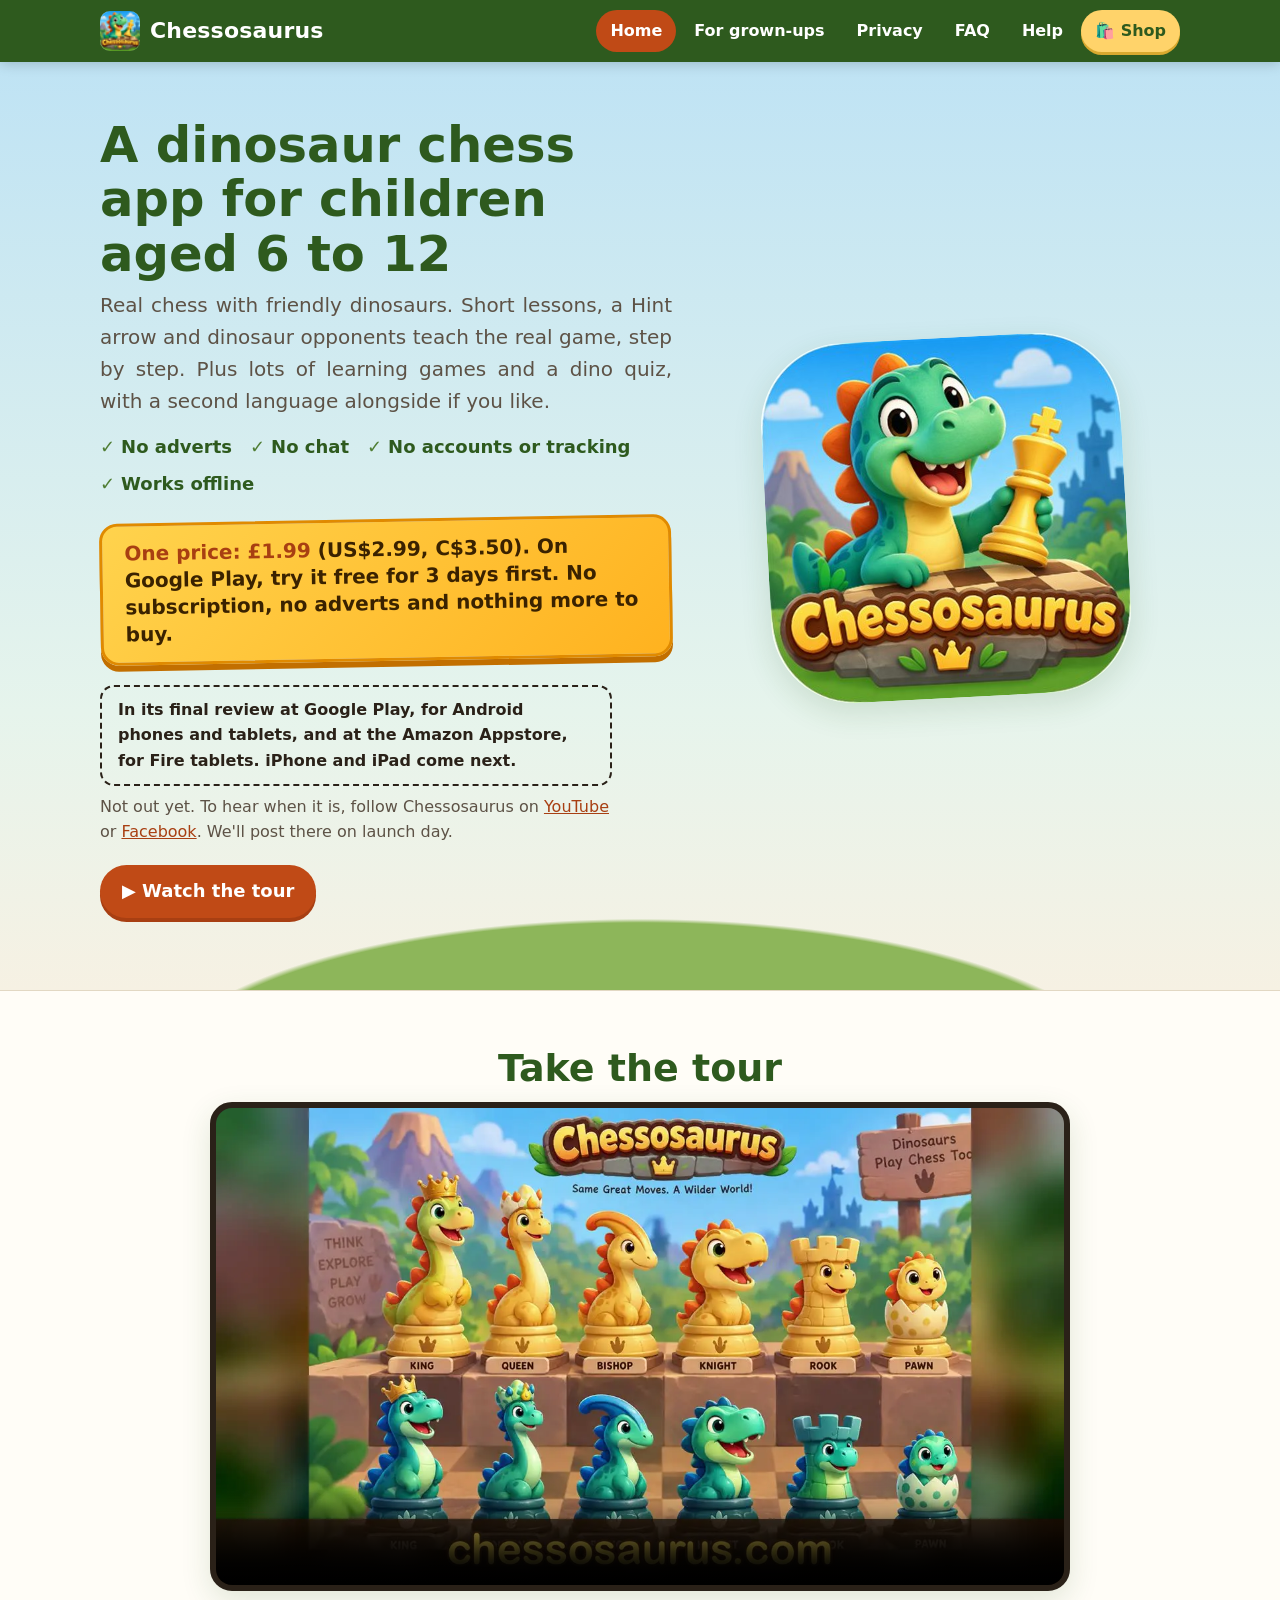
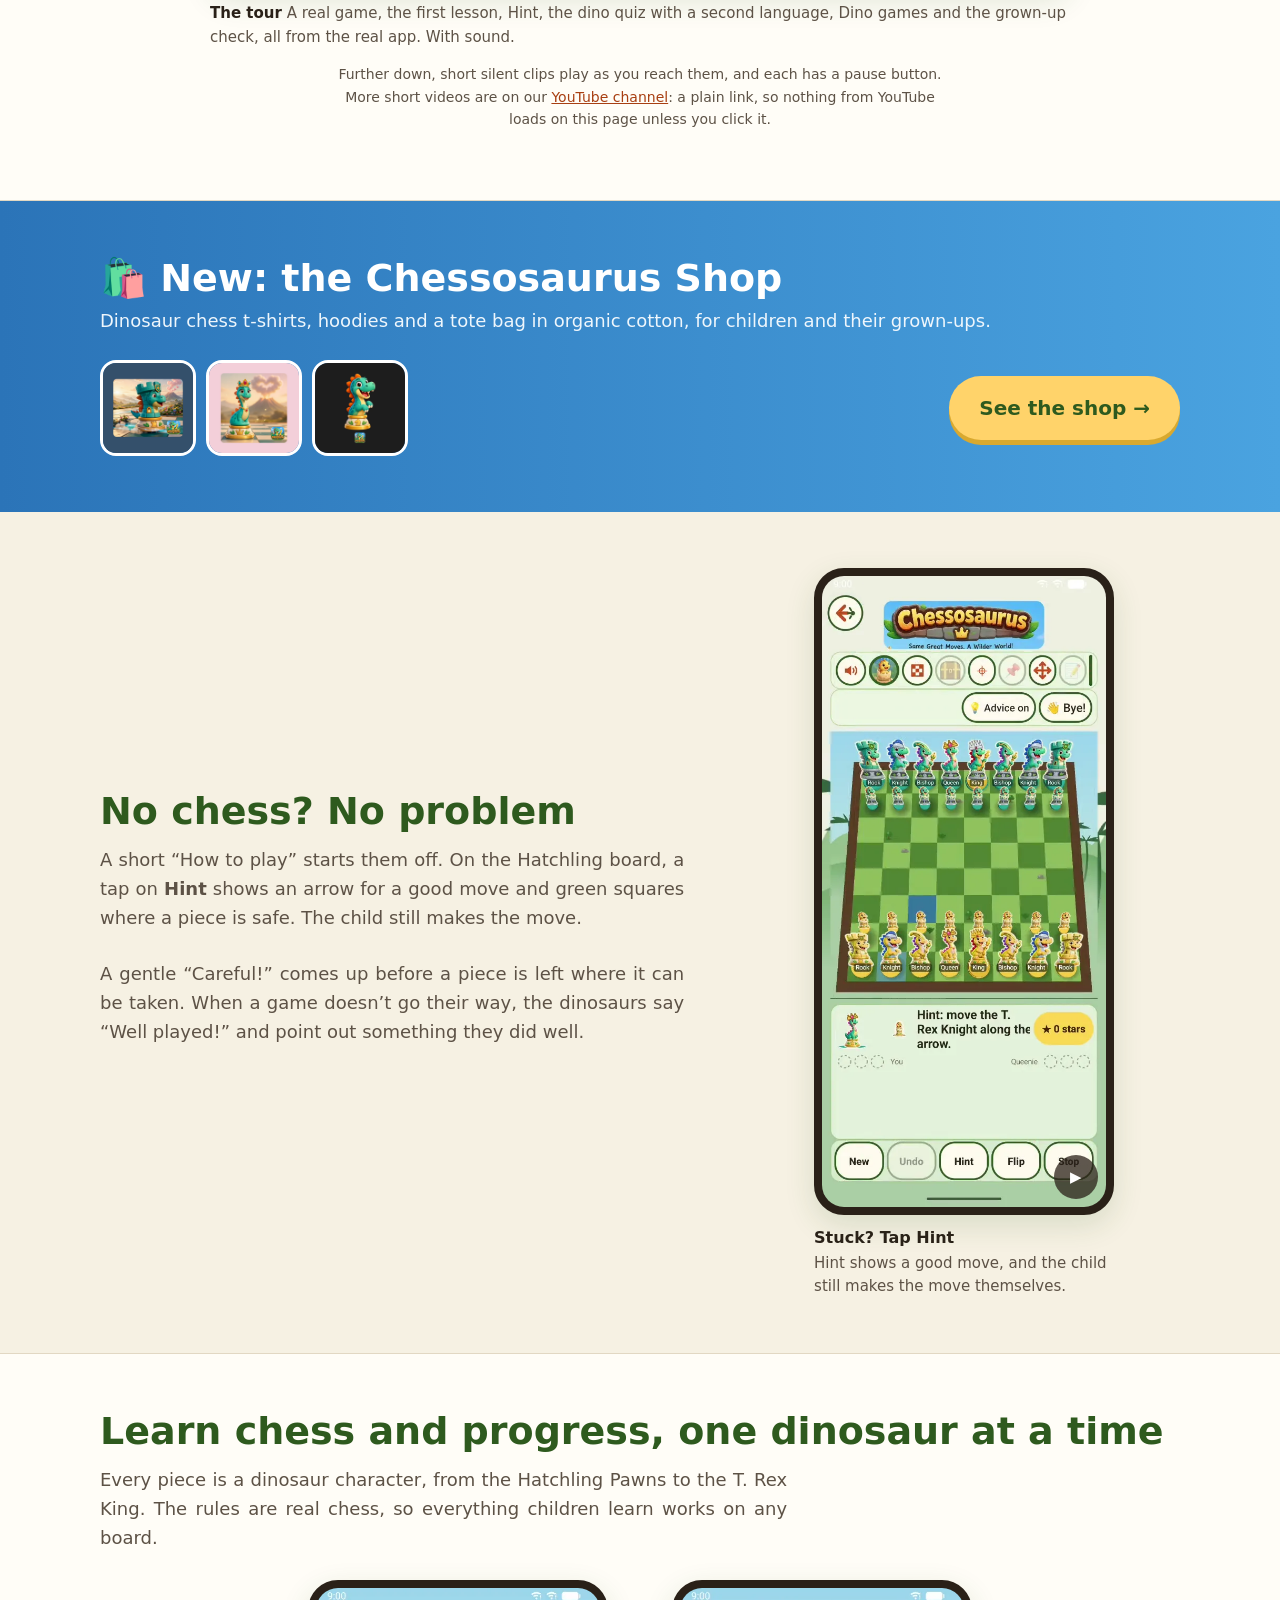
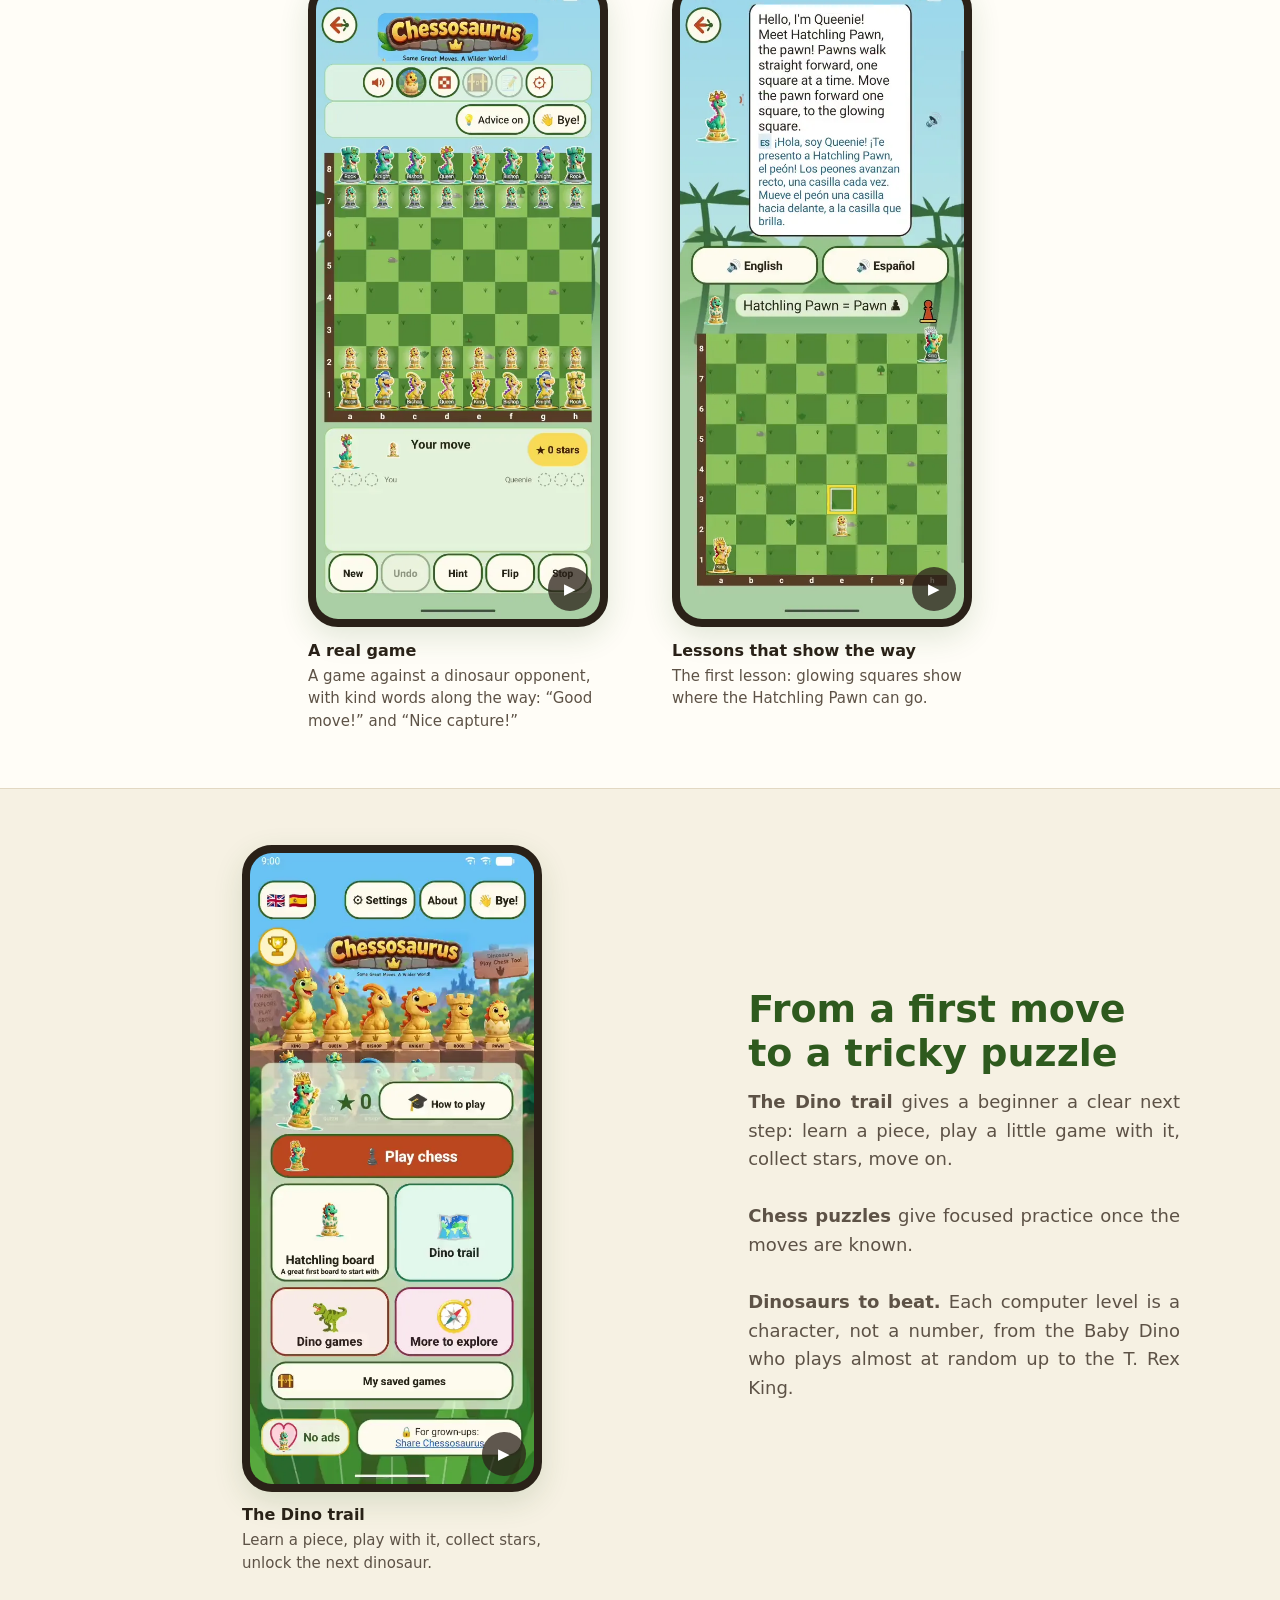
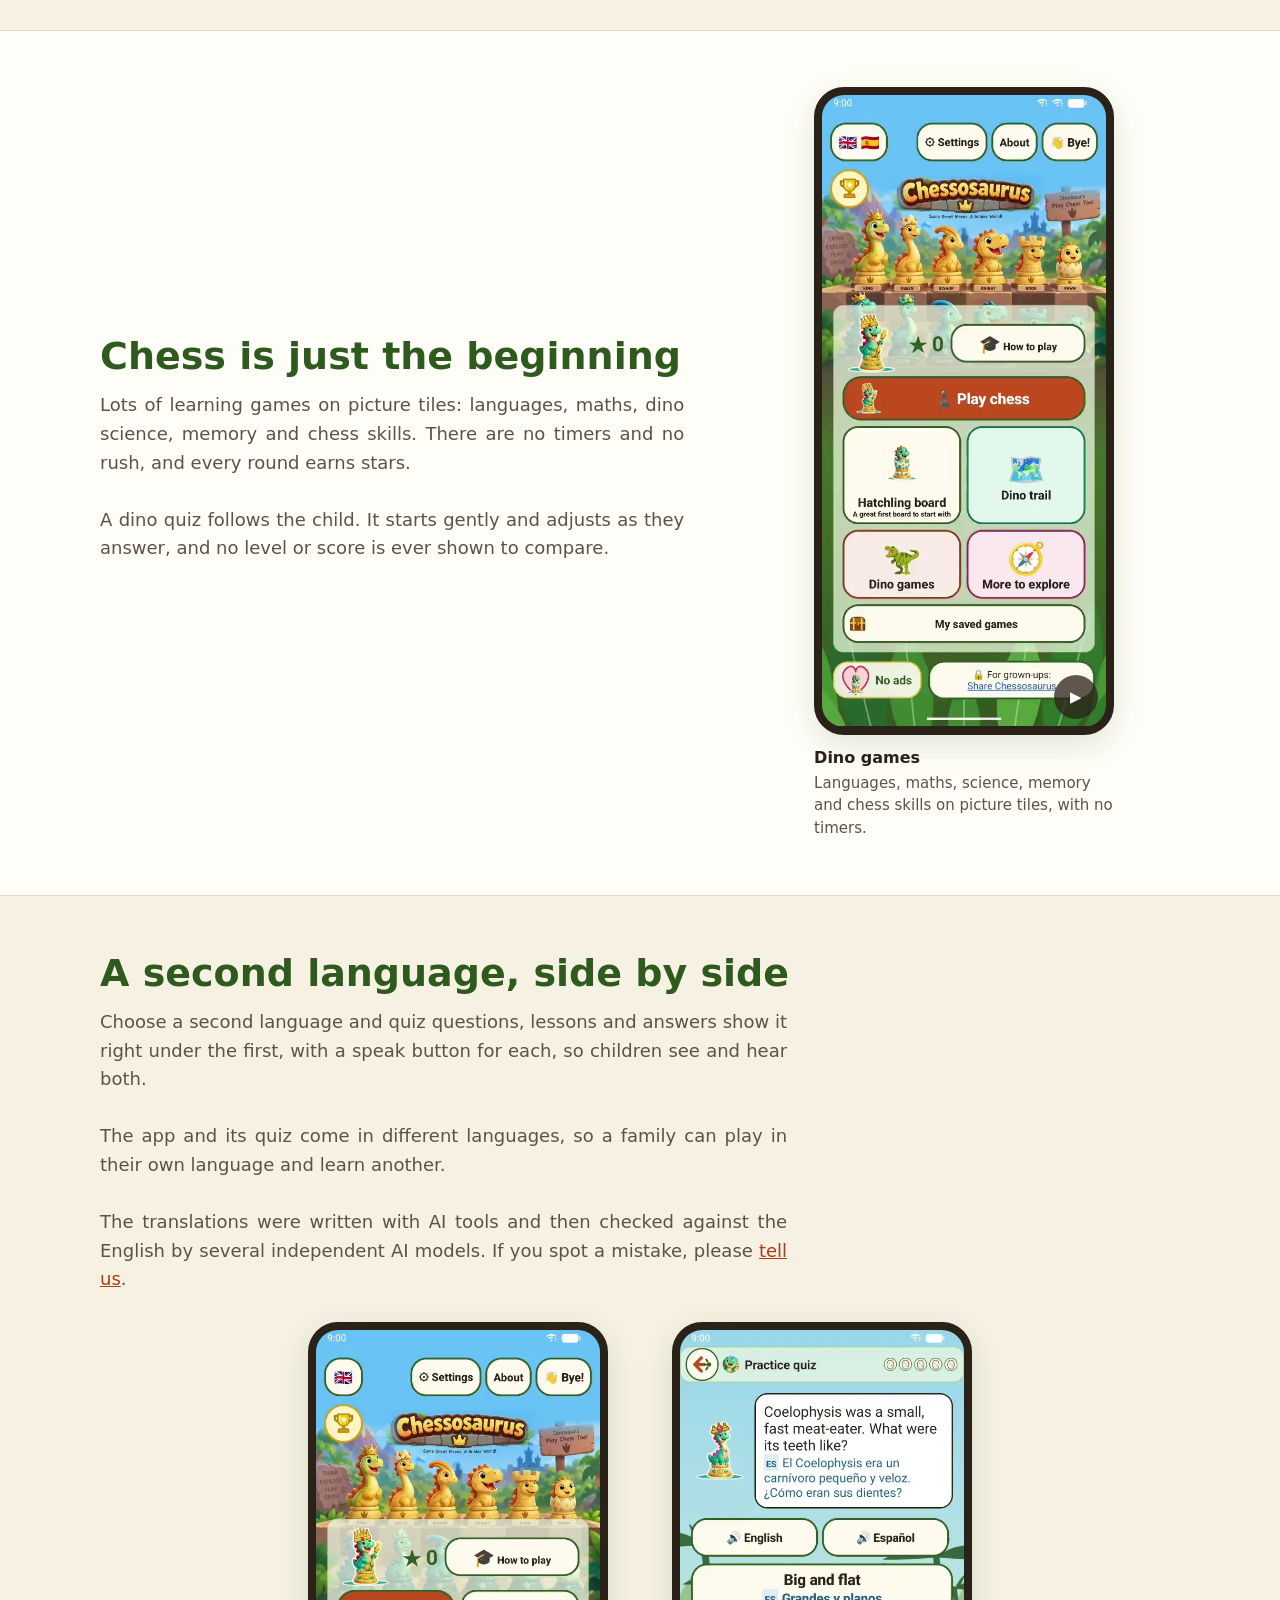
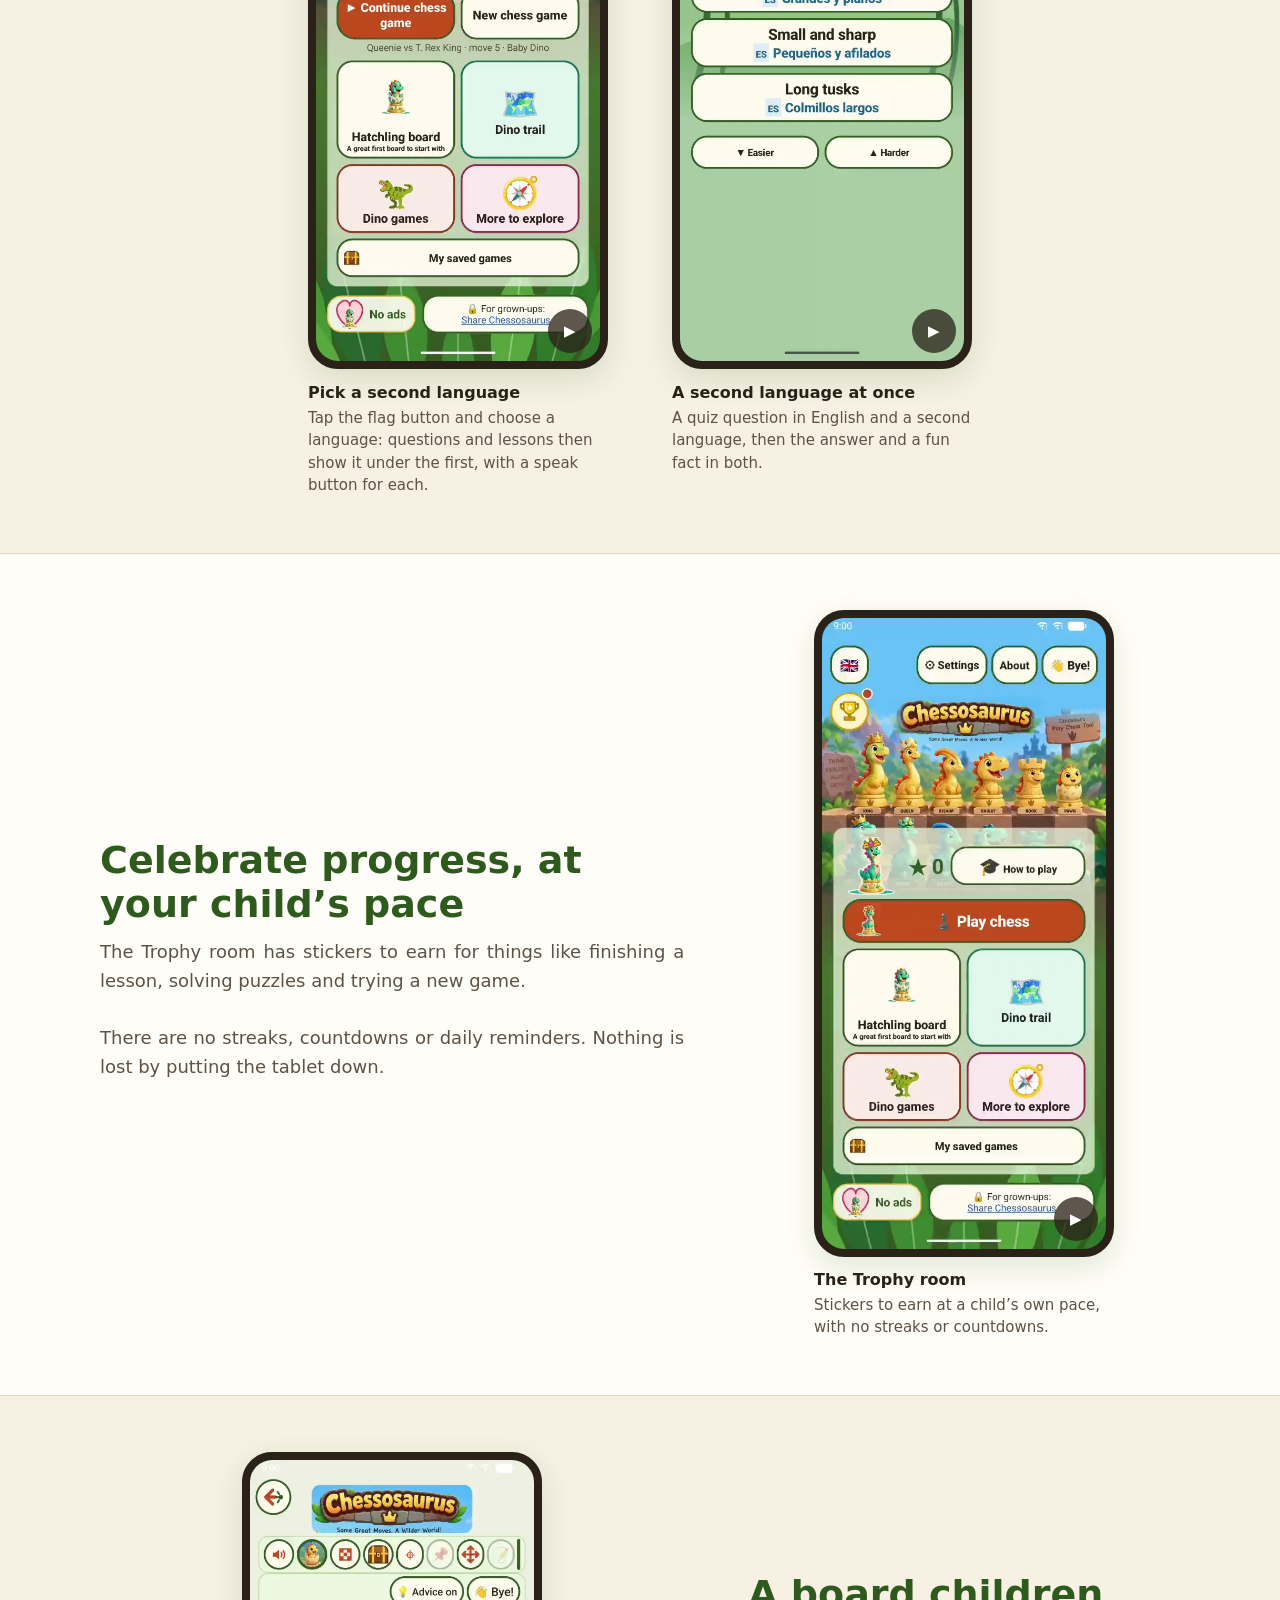
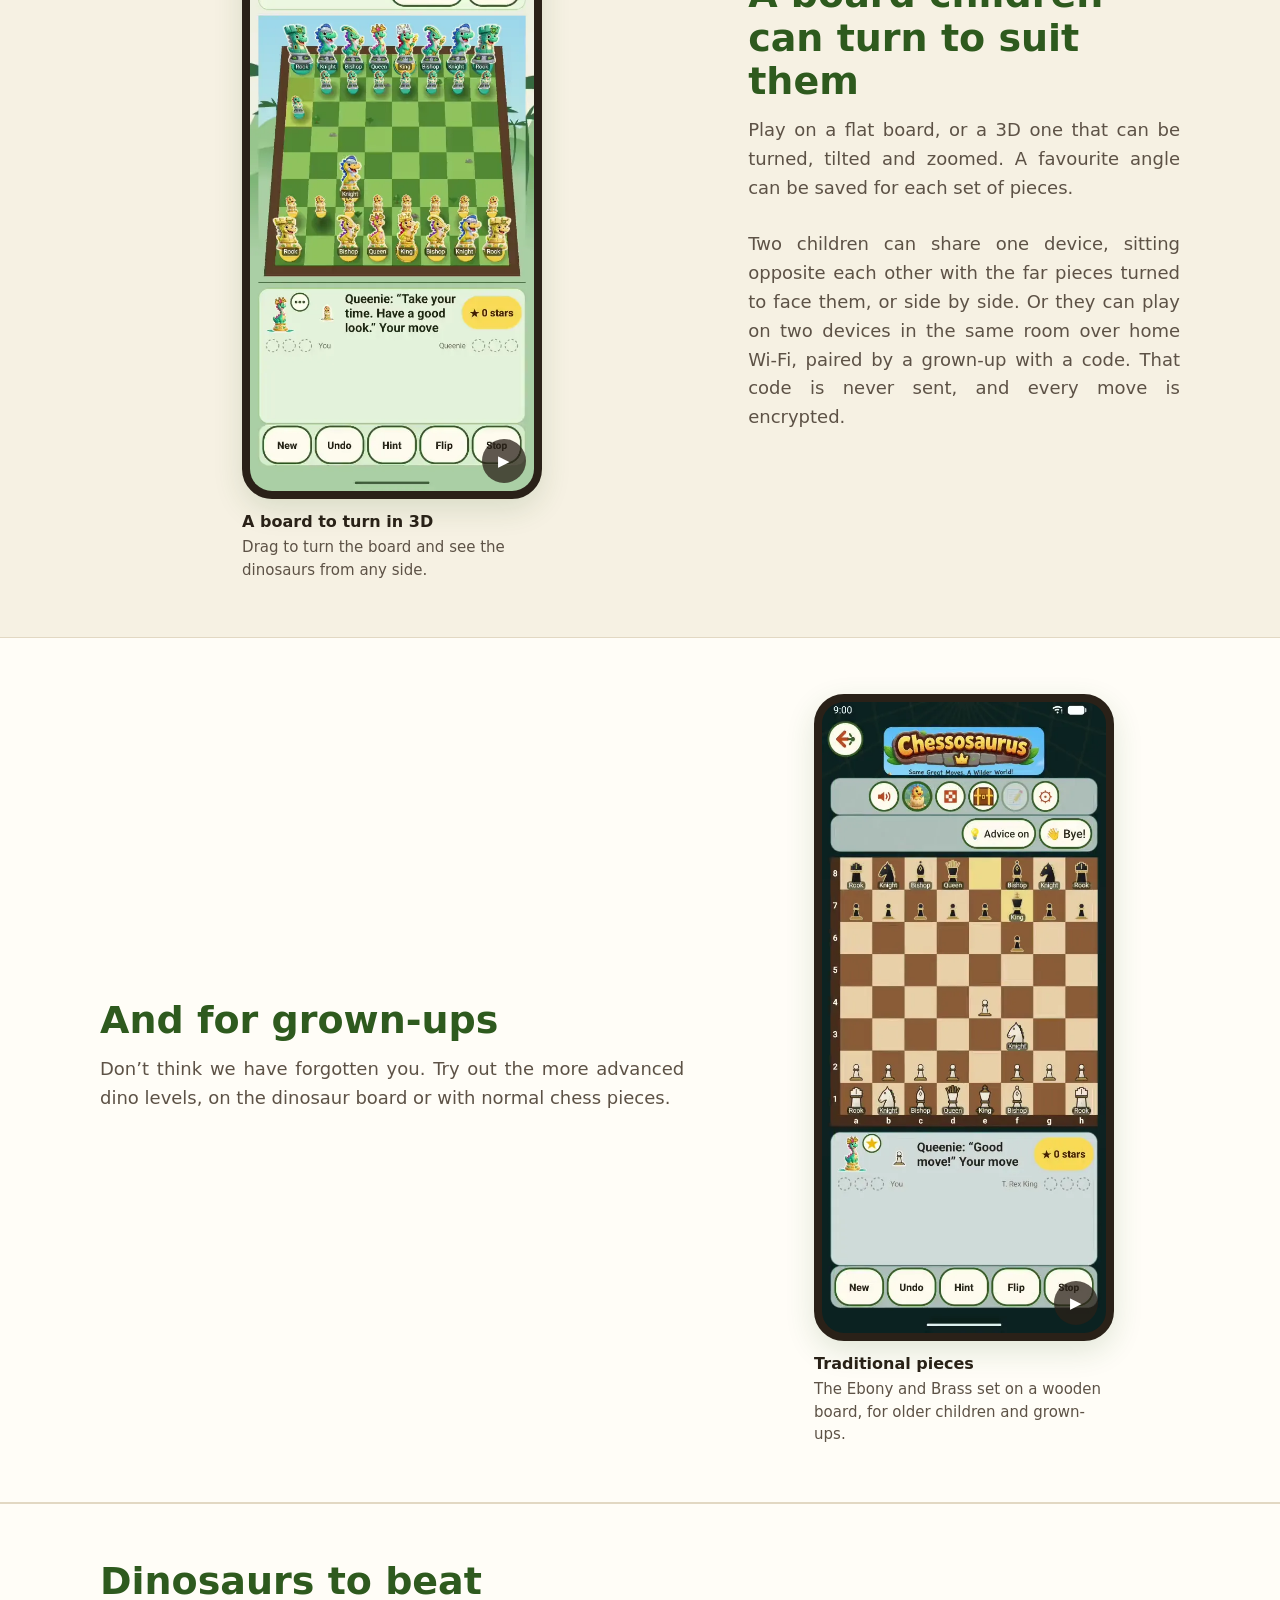
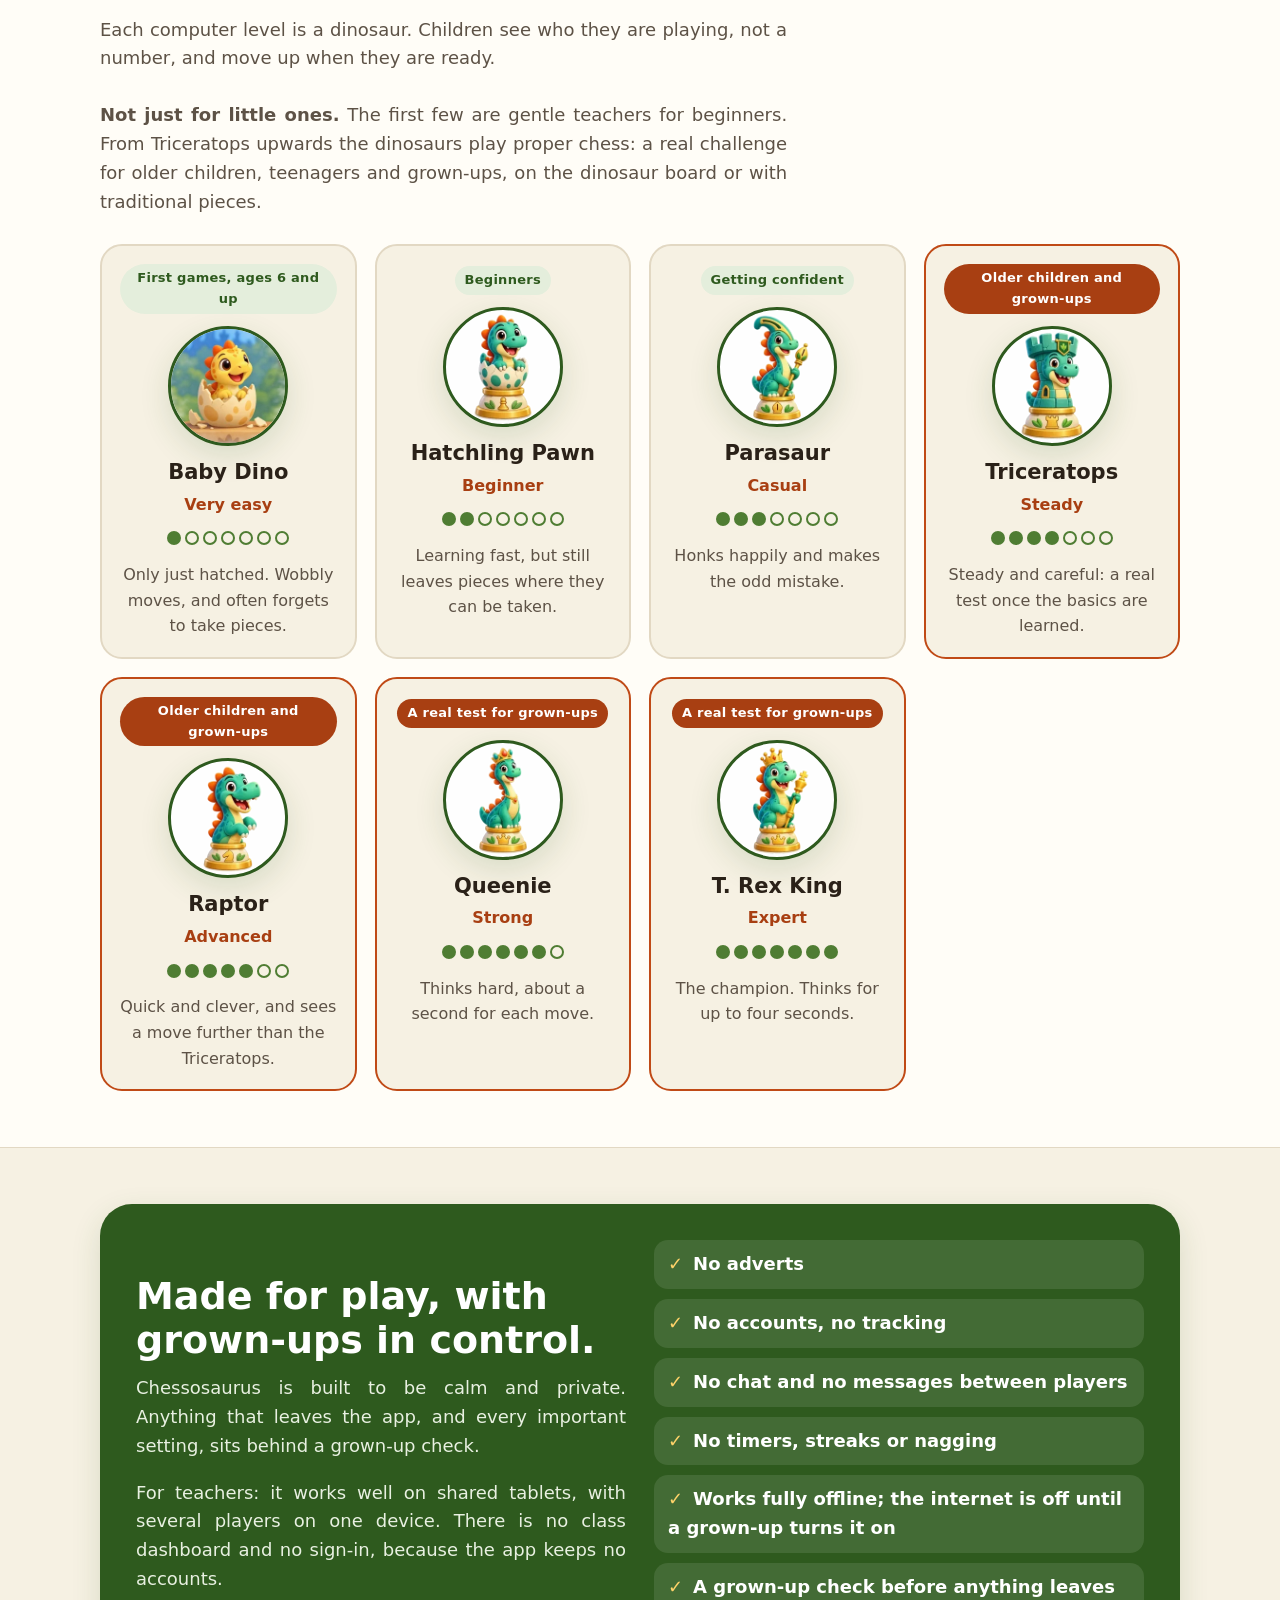
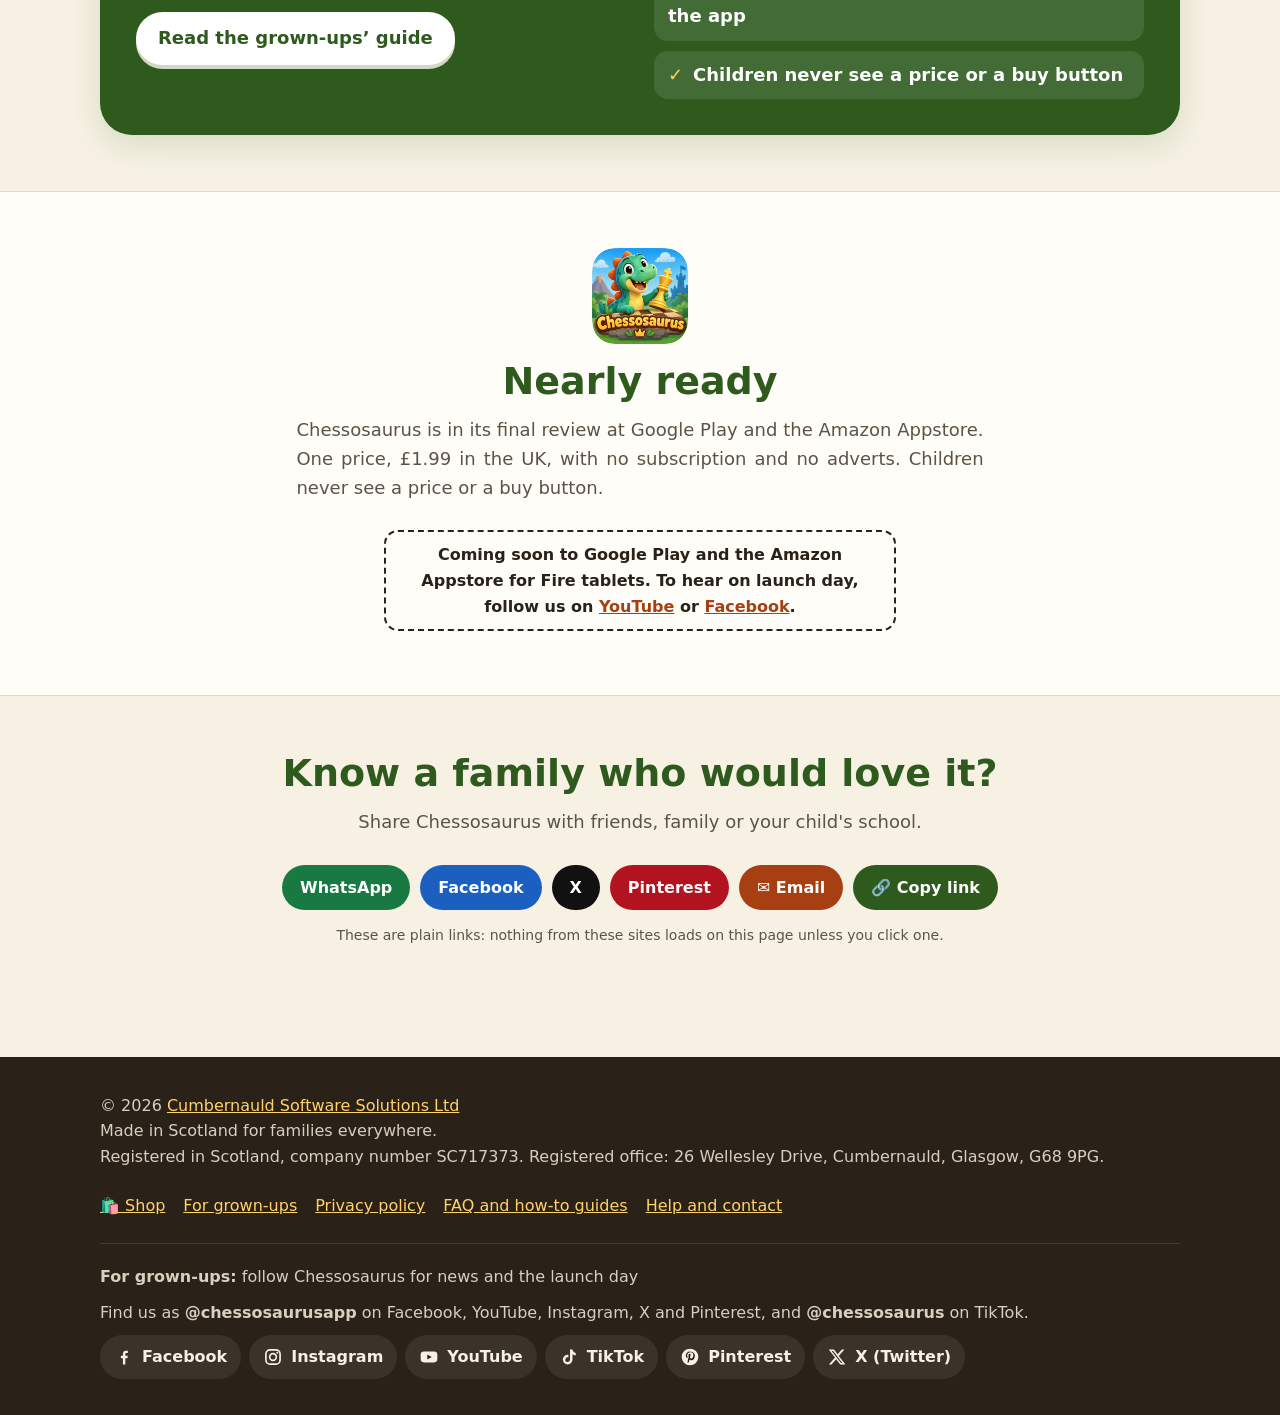
==== commit aaab8265: "Shop page for the Teemill store, a stand-out Shop link and a home page banner Owner, 27 Nov 2026: "o" ====
--- a/index.html
+++ b/index.html
@@ -35,10 +35,11 @@
     <nav class="main-nav" aria-label="Main">
       <ul>
         <li><a href="./" aria-current="page">Home</a></li>
-        <li><a href="grown-ups.html">For grown-ups</a></li>
+        <li><a href="grown-ups.html"><span class="nav-full">For grown-ups</span><span class="nav-short">Grown-ups</span></a></li>
         <li><a href="privacy.html">Privacy</a></li>
         <li><a href="faq.html">FAQ</a></li>
         <li><a href="help.html">Help</a></li>
+        <li><a class="nav-shop" href="shop.html" aria-label="Shop"><span aria-hidden="true">🛍️</span><span class="nav-shop-text"> Shop</span></a></li>
       </ul>
     </nav>
   </div>
@@ -79,6 +80,17 @@
         <figcaption id="tour-cap"><strong>The tour</strong> A real game, the first lesson, Hint, the dino quiz with a second language, Dino games and the grown-up check, all from the real app. With sound.</figcaption>
       </figure>
       <p class="small-note">Further down, short silent clips play as you reach them, and each has a pause button. More short videos are on our <a href="https://www.youtube.com/@chessosaurusapp" rel="noopener noreferrer">YouTube channel</a>: a plain link, so nothing from YouTube loads on this page unless you click it.</p>
+    </div>
+  </section>
+
+  <section class="shop-promo" aria-labelledby="shop-promo-title">
+    <div class="wrap">
+      <div>
+        <h2 id="shop-promo-title">🛍️ New: the Chessosaurus Shop</h2>
+        <p>Dinosaur chess t-shirts, hoodies and a tote bag in organic cotton, for children and their grown-ups.</p>
+      </div>
+      <div class="shop-thumbs" aria-hidden="true"><img src="img/shop/castle-dino.webp" alt="" width="96" height="96" loading="lazy"><img src="img/shop/queenie.webp" alt="" width="96" height="96" loading="lazy"><img src="img/shop/dino-knight.webp" alt="" width="96" height="96" loading="lazy"></div>
+      <a class="btn shop-cta" href="shop.html">See the shop <span aria-hidden="true">→</span></a>
     </div>
   </section>
 
@@ -352,6 +364,7 @@
   <div class="wrap">
     <div>© 2026 <a href="https://cumbernauldsoftwaresolutions.com/">Cumbernauld Software Solutions Ltd</a><br>Made in Scotland for families everywhere.<br>Registered in Scotland, company number SC717373. Registered office: 26 Wellesley Drive, Cumbernauld, Glasgow, G68 9PG.</div>
     <ul>
+      <li><a href="shop.html">🛍️ Shop</a></li>
       <li><a href="grown-ups.html">For grown-ups</a></li>
       <li><a href="privacy.html">Privacy policy</a></li>
       <li><a href="faq.html">FAQ and how-to guides</a></li>
--- a/style.css
+++ b/style.css
@@ -387,10 +387,12 @@
 /* Phone header: one row (logo and the four links), so it covers less of the screen */
 @media (max-width: 560px) {
   .site-head .wrap { flex-wrap: nowrap; justify-content: space-between; padding-block: 6px; gap: 6px; }
-  .brand { font-size: 0; gap: 0; }
+  .brand { font-size: 0; gap: 0; flex: none; }
   .brand img { width: 36px; height: 36px; }
   nav.main-nav ul { flex-wrap: nowrap; gap: 2px; }
-  nav.main-nav a { padding: 8px 8px; font-size: 14px; white-space: nowrap; }
+  nav.main-nav a { padding: 8px 4px; font-size: 13px; white-space: nowrap; }
+  nav.main-nav a.nav-shop { padding: 5px 7px; font-size: 16px; margin-left: 2px; }
+  .nav-shop-text { display: none; }
   html { scroll-padding-top: 64px; }
 }
 /* 404 page */
@@ -403,3 +405,38 @@
 .faq-shots { display: grid; grid-template-columns: repeat(auto-fit, minmax(200px, 1fr)); gap: 24px; margin: 18px 0 8px; }
 .faq-shot { max-width: 260px; }
 .faq-shot img { border-width: 6px; border-radius: 24px; }
+
+/* Shop (27 Nov 2026): the merchandise page and the stand-out Shop link */
+nav.main-nav a.nav-shop { background: #ffd36a; color: var(--green); font-weight: 800; box-shadow: 0 3px 0 #d9a92f; }
+nav.main-nav a.nav-shop:hover, nav.main-nav a.nav-shop[aria-current="page"] { background: #ffe08f; color: var(--green); }
+.shop-hero { background: #2b74b8 url(img/shop/shop-banner.webp) center / cover no-repeat; color: #fff; text-align: center; padding: 64px 0 56px; position: relative; overflow: hidden; }
+
+.shop-hero h1 { color: #fff; font-size: clamp(34px, 6vw, 56px); margin: 6px 0 12px; text-shadow: 0 3px 0 rgba(0, 0, 0, .18); }
+.shop-kicker { display: inline-block; margin: 0; padding: 6px 14px; border-radius: 999px; background: #ffd36a; color: var(--green); font-weight: 800; }
+.shop-lead { max-width: 640px; margin: 0 auto 22px; font-size: 19px; color: #eef6fc; }
+.btn.shop-cta { background: #ffd36a; color: var(--green); font-size: 20px; padding: 16px 30px; box-shadow: 0 5px 0 #d9a92f; }
+.btn.shop-cta:hover { background: #ffe08f; color: var(--green); }
+.shop-small { margin: 14px 0 0; font-size: 15px; color: #dcecf8; }
+.shop-grid { display: grid; grid-template-columns: repeat(3, 1fr); gap: 20px; }
+.shop-card { background: var(--paper); border: 1px solid var(--line); border-radius: var(--radius); box-shadow: var(--shadow); overflow: hidden; display: flex; flex-direction: column; transition: transform .15s ease; }
+.shop-card:hover { transform: translateY(-4px); }
+.shop-card img { display: block; width: 100%; height: auto; }
+.shop-body { padding: 16px 18px 20px; display: flex; flex-direction: column; gap: 6px; flex: 1; }
+.shop-body h3 { margin: 0; color: var(--green); }
+.shop-body p { margin: 0; color: var(--muted); }
+.shop-prices { font-weight: 700; color: var(--ink) !important; }
+.shop-link { margin-top: auto; align-self: flex-start; padding: 10px 16px; border-radius: 999px; background: var(--orange); color: #fff; font-weight: 700; text-decoration: none; }
+.shop-link:hover { background: var(--orange-dark); color: #fff; }
+.shop-again { text-align: center; margin: 30px 0 0; }
+.shop-promo { background: linear-gradient(90deg, #2b74b8, #4aa3e0); color: #fff; }
+.shop-promo .wrap { display: flex; align-items: center; gap: 24px; flex-wrap: wrap; justify-content: space-between; }
+.shop-promo h2 { color: #fff; margin: 0 0 6px; }
+.shop-promo p { margin: 0; color: #eef6fc; }
+.shop-promo .shop-thumbs { display: flex; gap: 10px; }
+.shop-promo .shop-thumbs img { width: 96px; height: 96px; border-radius: 16px; border: 3px solid #fff; object-fit: cover; }
+@media (max-width: 900px) { .shop-grid { grid-template-columns: 1fr 1fr; } }
+@media (max-width: 900px) { .shop-hero { background: linear-gradient(180deg, #4aa3e0 0%, #2b74b8 100%); } }
+@media (max-width: 560px) { .shop-grid { grid-template-columns: 1fr; } .shop-promo .shop-thumbs img { width: 72px; height: 72px; } }
+@media (prefers-reduced-motion: reduce) { .shop-card { transition: none; } .shop-card:hover { transform: none; } }
+.nav-short { display: none; }
+@media (max-width: 560px) { .nav-full { display: none; } .nav-short { display: inline; } }
